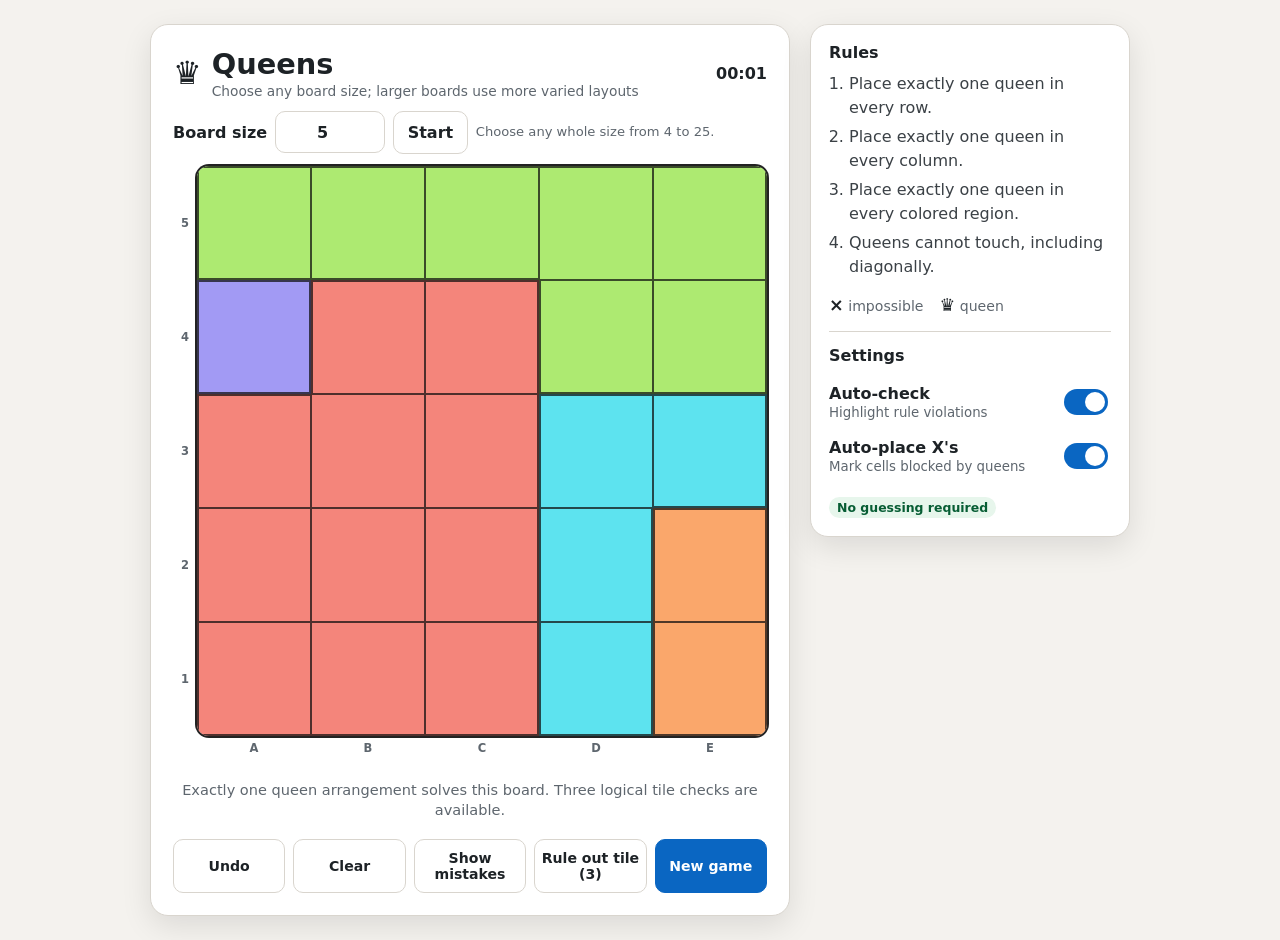
==== index.html @ d6d28327 "Add files via upload" ====
<!doctype html>
<html lang="en">
<head>
<meta charset="utf-8">
<meta name="viewport" content="width=device-width,initial-scale=1,viewport-fit=cover">
<title>Queens Logic</title>
<style>
:root{
  --bg:#f4f2ee;--panel:#fff;--ink:#1d2226;--muted:#5e666e;--line:#d9d5ce;
  --accent:#0a66c2;--danger:#b42318;--ok:#057642;--shadow:0 10px 30px rgba(0,0,0,.10);
  font-family:Inter,ui-sans-serif,system-ui,-apple-system,BlinkMacSystemFont,"Segoe UI",sans-serif;
}
*{box-sizing:border-box}
html,body{margin:0;min-height:100%;background:var(--bg);color:var(--ink)}
body{padding:clamp(10px,2vw,24px);touch-action:manipulation}
button,input{font:inherit}
button{border:1px solid var(--line);background:#fff;color:var(--ink);border-radius:999px;padding:.68rem 1rem;font-weight:700;cursor:pointer}
button:not(.cell):hover{background:#f7f7f7}button:active{transform:translateY(1px)}button:disabled{opacity:.5;cursor:not-allowed}
button.primary{background:var(--accent);border-color:var(--accent);color:#fff}
.app{width:min(100%,980px);margin:auto;display:grid;grid-template-columns:minmax(0,640px) minmax(250px,1fr);gap:20px;align-items:start}
.card{background:var(--panel);border:1px solid var(--line);border-radius:18px;box-shadow:var(--shadow)}
.main{padding:clamp(12px,2vw,22px)}
.topbar{display:flex;align-items:center;justify-content:space-between;gap:12px;margin-bottom:12px}
.title{display:flex;align-items:center;gap:10px}.logo{font-size:2rem;line-height:1}.title h1{font-size:clamp(1.25rem,4vw,1.8rem);margin:0}.subtitle{font-size:.86rem;color:var(--muted);margin-top:2px}
.timer{font-variant-numeric:tabular-nums;font-weight:800;white-space:nowrap}
.size-control{display:grid;grid-template-columns:auto minmax(78px,110px) auto 1fr;gap:8px;align-items:center;margin:12px 0}
.size-control label{font-weight:800;white-space:nowrap}.size-control input{width:100%;border:1px solid var(--line);border-radius:10px;padding:.66rem .72rem;background:#fff;color:var(--ink);font-weight:800;text-align:center}
.size-control input:focus{outline:3px solid rgba(10,102,194,.22);border-color:var(--accent)}.size-control button{border-radius:10px;padding:.68rem .85rem}.size-help{color:var(--muted);font-size:.82rem;line-height:1.25}
.board-shell{width:min(100%,646px);margin:auto;display:grid;grid-template-columns:24px minmax(0,1fr);grid-template-rows:auto 24px;align-items:stretch}.col-labels{grid-column:2;grid-row:2;display:grid;align-items:center;text-align:center;font-size:.72rem;font-weight:800;color:var(--muted)}.row-labels{grid-column:1;grid-row:1;display:grid;align-items:center;text-align:center;font-size:.72rem;font-weight:800;color:var(--muted)}.coord-label{display:grid;place-items:center;min-width:0;overflow:hidden}.board-wrap{grid-column:2;grid-row:1;position:relative;width:100%;margin:0;border-radius:12px;overflow:hidden;background:#ddd;box-shadow:0 0 0 2px #222}.board-wrap::before{content:"";display:block;padding-top:100%}
.board{position:absolute;top:0;right:0;bottom:0;left:0;display:grid;width:100%;height:100%;min-width:0;min-height:0;user-select:none;-webkit-user-select:none;touch-action:none}
.cell{appearance:none;-webkit-appearance:none;position:relative;width:100%;height:100%;min-width:0;min-height:0;overflow:hidden;border:0 solid rgba(15,15,15,.72);display:block;padding:0;margin:0;background-color:#fff;background-color:var(--cell);border-radius:0;outline:none;line-height:1}
.cell::after{content:"";position:absolute;top:8%;right:8%;bottom:8%;left:8%;border-radius:8px;pointer-events:none}.cell:focus-visible::after{box-shadow:inset 0 0 0 3px var(--accent)}
.cell .mark{position:absolute;z-index:2;top:0;right:0;bottom:0;left:0;display:grid;place-items:center;overflow:hidden;font-size:min(42px,calc(58vmin / var(--n)));font-weight:900;line-height:1;text-shadow:0 1px 0 rgba(255,255,255,.45);pointer-events:none}
.cell:active{transform:none}.cell.queen .mark{top:50%;left:50%;right:auto;bottom:auto;width:auto;height:auto;display:block;overflow:visible;text-align:center;transform:translate(-50%,-50%);line-height:1}
.cell.x .mark{font-size:0;opacity:.78;text-shadow:none}.cell.x .mark::before,.cell.x .mark::after{content:"";position:absolute;left:18%;top:calc(50% - 2px);width:64%;height:clamp(2px,.32em,4px);border-radius:999px;background:currentColor;transform-origin:center}.cell.x .mark::before{transform:rotate(45deg)}.cell.x .mark::after{transform:rotate(-45deg)}
.cell.conflict::after{background:repeating-linear-gradient(135deg,rgba(180,35,24,.20) 0 6px,rgba(180,35,24,.42) 6px 11px);box-shadow:inset 0 0 0 3px var(--danger)}
.cell.hint-area::before,.cell.hint-target::before{content:"";position:absolute;z-index:4;pointer-events:none;border-radius:8px}
.cell.hint-area::before{inset:7%;border:2px solid rgba(10,102,194,.72);background:rgba(255,255,255,.12)}
.cell.hint-target::before{inset:13%;border:3px solid var(--accent);background:rgba(10,102,194,.16);box-shadow:0 0 0 3px rgba(255,255,255,.70),0 0 0 6px rgba(10,102,194,.24);animation:hintPulse 1.15s ease-in-out infinite alternate}
.cell.hint-problem::before{border-color:var(--danger);background:rgba(180,35,24,.18);box-shadow:0 0 0 3px rgba(255,255,255,.72),0 0 0 6px rgba(180,35,24,.24)}
@keyframes hintPulse{from{transform:scale(.96);opacity:.72}to{transform:scale(1);opacity:1}}
.cell.idle-forced::before{content:"";position:absolute;z-index:5;inset:13%;border-radius:9px;pointer-events:none;border:3px solid rgba(255,255,255,.96);box-shadow:0 0 0 4px rgba(10,102,194,.82),0 0 18px 5px rgba(10,102,194,.45);animation:forcedTileFlash .9s ease-in-out infinite}
@keyframes forcedTileFlash{0%,100%{transform:scale(.84);opacity:.12}45%{transform:scale(1);opacity:1}}
.cell.simulated-queen .mark{color:var(--accent);filter:drop-shadow(0 1px 0 #fff) drop-shadow(0 0 5px rgba(10,102,194,.55));animation:simQueenPop .34s ease-out}
.cell.simulated-x{color:var(--accent)}
.cell.simulated-x .mark{opacity:.95}
.cell.hint-problem .mark,.cell.simulated-queen.hint-problem .mark{color:var(--danger);filter:drop-shadow(0 1px 0 #fff) drop-shadow(0 0 5px rgba(180,35,24,.55))}
@keyframes simQueenPop{from{transform:translate(-50%,-50%) scale(.45);opacity:.2}to{transform:translate(-50%,-50%) scale(1);opacity:1}}
.status.hint ol{margin:.15rem 0 .35rem;padding-left:1.7rem;width:100%}.status.hint li{padding:.18rem .35rem;border-radius:6px;opacity:.48;transition:.2s}.status.hint li.done{opacity:.78}.status.hint li.active{opacity:1;background:#dcecff;color:#123f6b;font-weight:800;box-shadow:inset 3px 0 0 var(--accent)}.status.hint .hint-footer{margin-top:.25rem;font-weight:750;color:#23415f}
.generating{position:absolute;top:0;right:0;bottom:0;left:0;z-index:10;display:none;place-items:center;background:rgba(255,255,255,.88);font-weight:800;text-align:center;padding:20px}.generating.show{display:grid}.spinner{width:32px;height:32px;border:4px solid #cfd8e3;border-top-color:var(--accent);border-radius:50%;animation:spin .8s linear infinite;margin:0 auto 10px}@keyframes spin{to{transform:rotate(360deg)}}
.status{min-height:3.25em;margin:12px 0 4px;padding:8px;text-align:center;color:var(--muted);font-size:.91rem;line-height:1.4;display:grid;place-items:center}.status.ok{color:var(--ok);font-weight:800}.status.bad{color:var(--danger);font-weight:800}.status.hint{color:#23415f;background:#f2f7fc;border:1px solid #c8dff5;border-radius:10px;white-space:pre-line;text-align:left;place-items:start}
.actions{display:grid;grid-template-columns:repeat(5,1fr);gap:8px;margin-top:10px}.actions button{padding:.65rem .3rem;border-radius:10px;font-size:.88rem}
.side{padding:18px}.side h2{font-size:1rem;margin:0 0 10px}.rules{margin:0;padding-left:1.25rem;color:#3b4146;line-height:1.5}.rules li+li{margin-top:5px}.legend{display:flex;gap:16px;margin:16px 0;color:var(--muted);font-size:.88rem}.legend b{color:var(--ink);font-size:1.1rem}
.settings{border-top:1px solid var(--line);padding-top:14px;margin-top:14px}.setting{display:flex;align-items:center;justify-content:space-between;gap:12px;padding:9px 0}.setting label{font-weight:650}.setting small{display:block;color:var(--muted);font-weight:400;margin-top:2px}.switch{appearance:none;width:44px;height:26px;border-radius:999px;background:#aeb4b9;position:relative;cursor:pointer;flex:0 0 auto}.switch::after{content:"";position:absolute;width:20px;height:20px;top:3px;left:3px;border-radius:50%;background:#fff;transition:.18s}.switch:checked{background:var(--accent)}.switch:checked::after{left:21px}.meta{margin-top:14px}.badge{display:inline-block;padding:3px 8px;border-radius:999px;background:#e7f6ec;color:#075d34;font-size:.78rem;font-weight:800}
.win{position:fixed;top:0;right:0;bottom:0;left:0;display:none;place-items:center;background:rgba(0,0,0,.45);z-index:30;padding:18px}.win.show{display:grid}.win-card{width:min(92vw,390px);background:#fff;border-radius:20px;padding:26px;text-align:center;box-shadow:var(--shadow)}.win-crown{font-size:4.2rem}.win h2{margin:.2rem 0}.win p{color:var(--muted)}.win .row{display:flex;gap:8px;justify-content:center;margin-top:16px}
@media(max-width:760px){body{padding:8px}.app{grid-template-columns:1fr;gap:10px}.side{box-shadow:none}.main,.side{border-radius:14px}.actions{grid-template-columns:repeat(2,1fr)}.board-shell{width:100%;grid-template-columns:20px minmax(0,1fr);grid-template-rows:auto 20px}.col-labels,.row-labels{font-size:.62rem}.board-wrap{width:100%;min-width:0;min-height:0}.subtitle{display:none}.size-control{grid-template-columns:auto minmax(72px,95px) auto}.size-help{grid-column:1/-1}}
@media(max-width:360px){.topbar{align-items:flex-start}.main{padding:10px}.size-control{gap:6px}.size-control button{padding:.65rem .55rem}}
</style>
</head>
<body>
<div class="app">
  <main class="card main">
    <div class="topbar"><div class="title"><div class="logo">♛</div><div><h1>Queens</h1><div class="subtitle">Choose any board size; larger boards use more varied layouts</div></div></div><div class="timer" id="timer">00:00</div></div>
    <div class="size-control"><label for="boardSize">Board size</label><input id="boardSize" type="number" min="4" max="25" step="1" value="5" inputmode="numeric"><button id="applySize">Start</button><span class="size-help" id="sizeHelp">Choose any whole size from 4 to 25.</span></div>
    <div class="board-shell"><div class="col-labels" id="colLabels" aria-hidden="true"></div><div class="row-labels" id="rowLabels" aria-hidden="true"></div><div class="board-wrap"><div class="board" id="board" role="grid" aria-label="Queens board"></div><div class="generating" id="generating"><div><div class="spinner"></div>Generating a unique logic puzzle…</div></div></div></div>
    <div class="status" id="status" aria-live="polite">Click: empty → × → queen. Drag across cells to paint X marks.</div>
    <div class="actions"><button id="undo">Undo</button><button id="clear">Clear</button><button id="mistakes">Show mistakes</button><button id="hint">Rule out tile (3)</button><button class="primary" id="newGame">New game</button></div>
  </main>
  <aside class="card side"><h2>Rules</h2><ol class="rules"><li>Place exactly one queen in every row.</li><li>Place exactly one queen in every column.</li><li>Place exactly one queen in every colored region.</li><li>Queens cannot touch, including diagonally.</li></ol><div class="legend"><span><b>×</b> impossible</span><span><b>♛</b> queen</span></div><div class="settings"><h2>Settings</h2><div class="setting"><label for="autoCheck">Auto-check<small>Highlight rule violations</small></label><input class="switch" id="autoCheck" type="checkbox" checked></div><div class="setting"><label for="autoXs">Auto-place X's<small>Mark cells blocked by queens</small></label><input class="switch" id="autoXs" type="checkbox" checked></div></div><div class="meta"><span class="badge">No guessing required</span></div></aside>
</div>
<div class="win" id="win"><div class="win-card"><div class="win-crown">♛</div><h2>Puzzle solved</h2><p id="winText"></p><div class="row"><button id="closeWin">View board</button><button class="primary" id="winNew">New game</button></div></div></div>
<script>
(function(){
'use strict';
var MIN_SIZE=4,MAX_SIZE=25,MAX_GENERATED_BASE=9;
var $=function(s){return document.querySelector(s)};
var boardEl=$('#board'),colLabelsEl=$('#colLabels'),rowLabelsEl=$('#rowLabels'),statusEl=$('#status'),genEl=$('#generating'),timerEl=$('#timer'),sizeInput=$('#boardSize');
var n=5,regions=[],solution=[],regionColors=[],cells=[],history=[],moves=0,startedAt=0,timerId=null,solved=false,generationToken=0,dragState=null,hintsLeft=3,hintHistory=[],hintFocus=null,hintVisual=null,recentSolutionFamilies={},IDLE_HINT_MS=30000,idleHintTimer=null,idleFlashTimer=null,idleForcedTiles=[],lastValidMarkAt=0,hintPlaybackTimer=null,hintPlaybackToken=0;
function randInt(max){return Math.floor(Math.random()*max)}
function shuffle(a){for(var i=a.length-1;i>0;i--){var j=randInt(i+1),t=a[i];a[i]=a[j];a[j]=t}return a}
function fmtTime(ms){var s=Math.max(0,Math.floor(ms/1000)),m=Math.floor(s/60);return String(m).padStart(2,'0')+':'+String(s%60).padStart(2,'0')}
function startTimer(){clearInterval(timerId);startedAt=Date.now();timerEl.textContent='00:00';timerId=setInterval(function(){if(!solved)timerEl.textContent=fmtTime(Date.now()-startedAt)},500)}
function setStatus(text,type){statusEl.textContent=text;statusEl.className='status'+(type?' '+type:'')}
function baseConfig(size){return{maxAttempts:size<=5?55:size===6?75:size===7?100:size===8?135:190,preferSingleton:size<=5,minRegion:size>=8?2:1}}
var COLORS=[[5,85,72],[215,88,72],[125,66,67],[48,96,68],[282,76,75],[185,82,65],[330,84,75],[90,74,68],[25,94,70],[245,80,78],[160,74,64],[60,94,72],[350,76,62],[205,80,60],[110,56,78],[40,86,82],[295,64,62],[175,66,80],[320,66,65],[80,66,80],[15,78,82],[230,66,62],[145,60,80],[55,78,58],[270,60,82],[195,70,78],[340,66,84],[100,58,58],[30,70,58],[255,58,62]];
function colorDistance(a,b){var dh=Math.abs(a[0]-b[0]);dh=Math.min(dh,360-dh)/180;return dh*3+Math.abs(a[1]-b[1])/34+Math.abs(a[2]-b[2])/18}
function makePalette(count,map,size){var adjacency=Array.from({length:count},function(){return new Set()});for(var r=0;r<size;r++)for(var c=0;c<size;c++){var i=r*size+c,id=map[i];if(c+1<size&&map[i+1]!==id){adjacency[id].add(map[i+1]);adjacency[map[i+1]].add(id)}if(r+1<size&&map[i+size]!==id){adjacency[id].add(map[i+size]);adjacency[map[i+size]].add(id)}}var order=Array.from({length:count},function(_,i){return i}).sort(function(a,b){return adjacency[b].size-adjacency[a].size||a-b}),assigned=Array(count).fill(-1),used=new Set(),limit=size>11?COLORS.length:Math.min(12,COLORS.length);for(var oi=0;oi<order.length;oi++){var rid=order[oi],best=-1,bestScore=-Infinity;for(var ci=0;ci<limit;ci++){if(used.has(ci))continue;var ns=Array.from(adjacency[rid]).map(function(x){return assigned[x]}).filter(function(x){return x>=0});var sep=ns.length?Math.min.apply(null,ns.map(function(x){return colorDistance(COLORS[ci],COLORS[x])})):5;var all=assigned.filter(function(x){return x>=0});var spread=all.length?Math.min.apply(null,all.map(function(x){return colorDistance(COLORS[ci],COLORS[x])})):2;var score=sep*4+spread;if(score>bestScore){bestScore=score;best=ci}}if(best<0){for(ci=0;ci<COLORS.length;ci++)if(!used.has(ci)){best=ci;break}}assigned[rid]=best;used.add(best)}return assigned.map(function(ci){var c=COLORS[ci];return 'hsl('+c[0]+', '+c[1]+'%, '+c[2]+'%)'})}
function makeSolution(size){var used=Array(size).fill(false),out=[];function dfs(r){var opts=shuffle(Array.from({length:size},function(_,i){return i}));for(var k=0;k<opts.length;k++){var c=opts[k];if(used[c]||(r>0&&Math.abs(c-out[r-1])===1))continue;used[c]=true;out[r]=c;if(r===size-1||dfs(r+1))return true;used[c]=false}return false}return dfs(0)?out.slice():null}
function solvePuzzle(map,size,limit){limit=limit||2;var count=0,first=null,assigned=Array(size).fill(-1),rows=Array.from({length:size},function(){return[]});for(var r=0;r<size;r++)for(var c=0;c<size;c++)if(map[r*size+c]>=0)rows[r].push(c);function legalForRow(row,usedCols,usedRegions){var out=[],above=row>0?assigned[row-1]:-1,below=row<size-1?assigned[row+1]:-1;for(var k=0;k<rows[row].length;k++){var c=rows[row][k],rid=map[row*size+c],colBit=1<<c,regionBit=1<<rid;if((usedCols&colBit)||(usedRegions&regionBit))continue;if(above>=0&&Math.abs(c-above)<=1)continue;if(below>=0&&Math.abs(c-below)<=1)continue;out.push(c)}return out}function dfs(depth,usedCols,usedRegions){if(count>=limit)return;if(depth===size){count++;if(!first)first=assigned.slice();return}var chosen=-1,choices=null;for(var row=0;row<size;row++)if(assigned[row]<0){var legal=legalForRow(row,usedCols,usedRegions);if(!legal.length)return;if(choices===null||legal.length<choices.length){chosen=row;choices=legal;if(legal.length===1)break}}for(var i=0;i<choices.length;i++){var c=choices[i],rid=map[chosen*size+c];assigned[chosen]=c;dfs(depth+1,usedCols|(1<<c),usedRegions|(1<<rid));assigned[chosen]=-1;if(count>=limit)return}}dfs(0,0,0);return{count:count,solution:first}}
function solveCount(map,size,limit){return solvePuzzle(map,size,limit).count}
function growUnique(size,sol,conf){var map=Array(size*size).fill(-1),sizes=Array(size).fill(1);for(var r=0;r<size;r++)map[r*size+sol[r]]=r;var frozen=conf.preferSingleton?randInt(size):-1,remaining=size*size-size;while(remaining){var options=[];for(r=0;r<size;r++)for(var c=0;c<size;c++){var i=r*size+c;if(map[i]>=0)continue;var near=new Set();if(r>0&&map[i-size]>=0)near.add(map[i-size]);if(r<size-1&&map[i+size]>=0)near.add(map[i+size]);if(c>0&&map[i-1]>=0)near.add(map[i-1]);if(c<size-1&&map[i+1]>=0)near.add(map[i+1]);Array.from(near).forEach(function(rid){if(rid!==frozen)options.push([i,rid,sizes[rid]])})}if(!options.length)return null;shuffle(options);options.sort(function(a,b){return a[2]-b[2]+(Math.random()-.5)*2.2});var placed=false;for(var o=0;o<options.length;o++){i=options[o][0];var rid=options[o][1];map[i]=rid;if(solveCount(map,size,2)===1){sizes[rid]++;remaining--;placed=true;break}map[i]=-1}if(!placed)return null}if(Math.min.apply(null,sizes)<conf.minRegion)return null;return map}
var FALLBACK={4:{sol:[1,3,0,2],map:[0,0,0,1,0,1,1,1,2,2,3,3,2,3,3,3]},5:{sol:[4,2,0,3,1],map:[1,1,0,0,0,2,1,1,3,0,2,1,1,3,0,2,4,4,3,0,4,4,3,3,3]},6:{sol:[2,4,0,3,1,5],map:[0,0,0,1,5,5,2,2,0,1,1,5,2,2,3,3,3,5,2,4,4,3,5,5,2,4,4,3,5,5,2,2,5,5,5,5]},7:{sol:[6,2,0,4,1,5,3],map:[1,1,3,3,0,0,0,2,1,1,3,0,0,0,2,1,3,3,0,3,0,2,2,3,3,3,3,0,4,4,3,3,3,5,0,4,4,4,5,5,5,0,6,6,6,6,5,5,5]},8:{sol:[6,0,3,7,5,2,4,1],map:[0,0,0,0,0,0,0,0,1,0,0,0,0,0,0,0,1,1,1,2,2,0,0,0,1,1,2,2,2,3,3,3,1,5,2,2,2,4,4,3,7,5,5,5,6,4,4,3,7,7,5,5,6,6,4,3,7,7,5,6,6,6,4,4]},9:{sol:[5,2,4,7,0,8,3,1,6],map:[1,1,1,1,1,0,0,0,0,4,4,1,1,1,0,3,0,0,4,4,1,1,2,2,3,3,3,4,4,6,1,1,2,2,3,3,4,4,6,6,6,2,2,5,5,4,4,6,6,6,2,2,8,5,4,4,6,6,6,2,2,8,8,4,7,7,7,7,7,2,8,8,7,7,7,7,7,7,8,8,8]}};
function transformPuzzle(data,size){var turns=randInt(4),mirror=Math.random()<.5,newMap=Array(size*size),newSol=Array(size);function tx(r,c){if(mirror)c=size-1-c;for(var k=0;k<turns;k++){var t=r;r=c;c=size-1-t}return[r,c]}for(var r=0;r<size;r++)for(var c=0;c<size;c++){var p=tx(r,c);newMap[p[0]*size+p[1]]=data.map[r*size+c]}for(r=0;r<size;r++){p=tx(r,data.sol[r]);newSol[p[0]]=p[1]}return{map:newMap,sol:newSol,unique:data.unique===true}}
function insertionCandidates(data,size){var out=[];for(var row=0;row<=size;row++)for(var col=0;col<=size;col++){var up=row>0?(data.sol[row-1]>=col?data.sol[row-1]+1:data.sol[row-1]):-99,down=row<size?(data.sol[row]>=col?data.sol[row]+1:data.sol[row]):-99;if(row>0&&Math.abs(up-col)<=1)continue;if(row<size&&Math.abs(down-col)<=1)continue;out.push({row:row,col:col,edge:(row===0||row===size?1:0)+(col===0||col===size?1:0)})}shuffle(out);out.sort(function(a,b){return a.edge-b.edge+(Math.random()-.5)*.7});return out}
function buildInsertedPuzzle(data,size,row,col,arms){var next=size+1,map=Array(next*next).fill(-1),sol=Array(next);for(var r=0;r<size;r++)for(var c=0;c<size;c++){var nr=r>=row?r+1:r,nc=c>=col?c+1:c;map[nr*next+nc]=data.map[r*size+c]}for(r=0;r<size;r++){nr=r>=row?r+1:r;sol[nr]=data.sol[r]>=col?data.sol[r]+1:data.sol[r]}sol[row]=col;var lower=Math.random()<.5,run=1+randInt(3);for(c=0;c<next;c++)if(c!==col){if(--run<=0){lower=!lower;run=1+randInt(4)}var oc=c<col?c:c-1,orow=row===0?0:row===size?size-1:(lower?row:row-1);map[row*next+c]=data.map[orow*size+oc]}var right=Math.random()<.5;run=1+randInt(3);for(r=0;r<next;r++)if(r!==row){if(--run<=0){right=!right;run=1+randInt(4)}orow=r<row?r:r-1;oc=col===0?0:col===size?size-1:(right?col:col-1);map[r*next+col]=data.map[orow*size+oc]}map[row*next+col]=size;var around=shuffle([[row-1,col],[row+1,col],[row,col-1],[row,col+1]]).filter(function(p){return p[0]>=0&&p[0]<next&&p[1]>=0&&p[1]<next});for(var a=0;a<arms&&a<around.length;a++)map[around[a][0]*next+around[a][1]]=size;return{map:map,sol:sol}}
function guaranteedEdgeExtension(data,size){var options=[];if(data.sol[0]!==0)options.push({row:0,col:0});if(data.sol[0]!==size-1)options.push({row:0,col:size});if(data.sol[size-1]!==0)options.push({row:size,col:0});if(data.sol[size-1]!==size-1)options.push({row:size,col:size});if(!options.length)return null;var pick=options[randInt(options.length)],candidate=buildInsertedPuzzle(data,size,pick.row,pick.col,0);candidate.unique=data.unique===true;return candidate}
function extendPuzzle(data,size){var picks=insertionCandidates(data,size),tries=size<10?8:size<12?3:size<14?1:0;for(var i=0;i<tries&&i<picks.length;i++){var pick=picks[i],maxArms=size>=11?2:4,arms=1+randInt(maxArms),expanded=buildInsertedPuzzle(data,size,pick.row,pick.col,arms),checked=solvePuzzle(expanded.map,size+1,2);if(checked.count===1){expanded.sol=checked.solution;expanded.unique=true;return expanded}expanded=buildInsertedPuzzle(data,size,pick.row,pick.col,0);checked=solvePuzzle(expanded.map,size+1,2);if(checked.count===1){expanded.sol=checked.solution;expanded.unique=true;return expanded}}return guaranteedEdgeExtension(data,size)}
function relabelRegions(map,size){var ids=shuffle(Array.from({length:size},function(_,i){return i}));return map.map(function(id){return ids[id]})}
function solutionFamilySignature(sol,size){var signatures=[];for(var mirror=0;mirror<2;mirror++)for(var turns=0;turns<4;turns++){var transformed=Array(size);for(var r=0;r<size;r++){var rr=r,c=sol[r];if(mirror)c=size-1-c;for(var k=0;k<turns;k++){var t=rr;rr=c;c=size-1-t}transformed[rr]=c}signatures.push(transformed.join(','))}signatures.sort();return signatures[0]}
function isRecentSolution(size,sol){var list=recentSolutionFamilies[size]||[];return list.indexOf(solutionFamilySignature(sol,size))>=0}
function rememberSolution(size,sol){var key=solutionFamilySignature(sol,size),list=recentSolutionFamilies[size]||(recentSolutionFamilies[size]=[]);if(list.indexOf(key)<0)list.push(key);if(list.length>18)list.shift()}
function validSolvedLayout(map,sol,size){if(!sol||sol.length!==size)return false;var cols=new Set(),usedRegions=new Set();for(var r=0;r<size;r++){var c=sol[r];if(!Number.isInteger(c)||c<0||c>=size||cols.has(c))return false;var rid=map[r*size+c];if(rid<0||rid>=size||usedRegions.has(rid))return false;if(r>0&&Math.abs(c-sol[r-1])<=1)return false;cols.add(c);usedRegions.add(rid)}return cols.size===size&&usedRegions.size===size}
function finalUniqueValidation(candidate,size){return!!candidate&&candidate.unique===true&&validSolvedLayout(candidate.map,candidate.sol,size)}
function buildBasePuzzle(size,conf){for(var attempt=0;attempt<conf.maxAttempts;attempt++){var sol=makeSolution(size);if(!sol)continue;var map=growUnique(size,sol,conf);if(map){var checked=solvePuzzle(map,size,2);if(checked.count===1)return{map:map,sol:checked.solution,unique:true}}}var fallback=FALLBACK[size],candidate=transformPuzzle({map:fallback.map.slice(),sol:fallback.sol.slice()},size),verified=solvePuzzle(candidate.map,size,2);return verified.count===1?{map:candidate.map,sol:verified.solution,unique:true}:null}
async function generateGame(){stopHintPlayback();cancelIdleHint();var token=++generationToken,target=n,base=Math.min(target,MAX_GENERATED_BASE),conf=baseConfig(base);solved=false;genEl.classList.add('show');setControls(false);setStatus('Creating a varied board with exactly one solution…');await new Promise(function(r){setTimeout(r,30)});var best=null,firstValid=null,boardAttempts=target<=6?10:target<=9?8:6;for(var boardTry=0;boardTry<boardAttempts&&token===generationToken;boardTry++){var candidate=buildBasePuzzle(base,conf);if(!candidate)continue;var current=base,failed=false;while(current<target){candidate=extendPuzzle(candidate,current);if(!candidate){failed=true;break}current++}if(failed)continue;candidate=transformPuzzle(candidate,target);candidate.map=relabelRegions(candidate.map,target);if(!finalUniqueValidation(candidate,target))continue;if(!firstValid)firstValid=candidate;if(!isRecentSolution(target,candidate.sol)){best=candidate;break}if(boardTry%2===1)await new Promise(function(r){setTimeout(r,0)})}if(token!==generationToken)return;best=best||firstValid;if(!best){var emergency=buildBasePuzzle(base,conf),emergencySize=base;while(emergency&&emergencySize<target){emergency=guaranteedEdgeExtension(emergency,emergencySize);emergencySize++}if(emergency){emergency=transformPuzzle(emergency,target);emergency.map=relabelRegions(emergency.map,target);if(finalUniqueValidation(emergency,target))best=emergency}}if(!best){genEl.classList.remove('show');setControls(true);setStatus('A unique board could not be created. Press New game to try again.','bad');return}rememberSolution(target,best.sol);regions=best.map;solution=best.sol;regionColors=makePalette(target,regions,target);cells=Array(target*target).fill(0);history=[];moves=0;hintsLeft=3;hintHistory=[];hintFocus=null;hintVisual=null;renderBoard();genEl.classList.remove('show');setControls(true);setStatus('Exactly one queen arrangement solves this board. Three logical tile checks are available.');startTimer();resetIdleHint()}
function borderStyle(i){var r=Math.floor(i/n),c=i%n,id=regions[i];return{top:r===0?2.5:(regions[i-n]!==id?2.5:.4),right:c===n-1?2.5:(regions[i+1]!==id?2.5:.4),bottom:r===n-1?2.5:(regions[i+n]!==id?2.5:.4),left:c===0?2.5:(regions[i-1]!==id?2.5:.4)}}
function autoBlockedSet(){var out=new Set(),queens=[];cells.forEach(function(v,i){if(v===2)queens.push(i)});for(var q=0;q<queens.length;q++){var qi=queens[q],qr=Math.floor(qi/n),qc=qi%n,rid=regions[qi];for(var i=0;i<n*n;i++){if(i===qi||cells[i]===2)continue;var r=Math.floor(i/n),c=i%n;if(r===qr||c===qc||regions[i]===rid||(Math.abs(r-qr)<=1&&Math.abs(c-qc)<=1))out.add(i)}}return out}
function conflictSet(force){var bad=new Set();if(!force&&!$('#autoCheck').checked)return bad;var qs=[];cells.forEach(function(v,i){if(v===2)qs.push(i)});for(var a=0;a<qs.length;a++)for(var b=a+1;b<qs.length;b++){var i=qs[a],j=qs[b],r1=Math.floor(i/n),c1=i%n,r2=Math.floor(j/n),c2=j%n;if(r1===r2||c1===c2||regions[i]===regions[j]||(Math.abs(r1-r2)<=1&&Math.abs(c1-c2)<=1)){bad.add(i);bad.add(j)}}return bad}
function columnName(c){return String.fromCharCode(65+c)}
function rowNumber(r){return n-r}
function renderBoard(){
  boardEl.style.gridTemplateColumns='repeat('+n+',minmax(0,1fr))';boardEl.style.gridTemplateRows='repeat('+n+',minmax(0,1fr))';boardEl.style.setProperty('--n',n);colLabelsEl.style.gridTemplateColumns='repeat('+n+',minmax(0,1fr))';rowLabelsEl.style.gridTemplateRows='repeat('+n+',minmax(0,1fr))';colLabelsEl.innerHTML='';rowLabelsEl.innerHTML='';
  for(var label=0;label<n;label++){var col=document.createElement('span');col.className='coord-label';col.textContent=columnName(label);colLabelsEl.appendChild(col);var row=document.createElement('span');row.className='coord-label';row.textContent=String(rowNumber(label));rowLabelsEl.appendChild(row)}
  boardEl.innerHTML='';
  var auto=autoBlockedSet(),bad=conflictSet(false),hintArea=new Set(hintVisual&&hintVisual.area||[]),hintTargets=new Set(hintVisual&&hintVisual.targets||[]),hintProblem=!!(hintVisual&&hintVisual.problem),problemTiles=new Set(hintVisual&&hintVisual.problemTiles||[]),simQueens=new Set(hintVisual&&hintVisual.simQueens||[]),simXs=new Set(hintVisual&&hintVisual.simXs||[]),idleForced=new Set(idleForcedTiles);
  for(var i=0;i<n*n;i++){
    var b=borderStyle(i),base=cells[i],simQueen=base!==2&&simQueens.has(i),simX=base===0&&!simQueen&&simXs.has(i),effective=base===0&&$('#autoXs').checked&&auto.has(i)?1:base,xShown=!simQueen&&(effective===1||simX),isProblem=problemTiles.has(i)||(hintProblem&&hintTargets.has(i)),btn=document.createElement('button');
    btn.className='cell'+(xShown?' x':'')+(simX?' simulated-x':'')+(base===2?' queen':'')+(simQueen?' queen simulated-queen':'')+(bad.has(i)?' conflict':'')+(hintArea.has(i)?' hint-area':'')+((hintTargets.has(i)||problemTiles.has(i))?' hint-target':'')+(isProblem?' hint-problem':'')+(idleForced.has(i)&&base===0?' idle-forced':'');
    btn.style.setProperty('--cell',regionColors[regions[i]]);btn.style.borderTopWidth=b.top+'px';btn.style.borderRightWidth=b.right+'px';btn.style.borderBottomWidth=b.bottom+'px';btn.style.borderLeftWidth=b.left+'px';btn.dataset.i=i;btn.setAttribute('aria-label',squareName(i));btn.innerHTML='<span class="mark">'+(base===2||simQueen?'♛':'')+'</span>';boardEl.appendChild(btn)
  }
  updateButtons()
}
function pushHistory(){history.push(cells.slice());if(history.length>200)history.shift()}
function stopHintPlayback(){hintPlaybackToken++;clearTimeout(hintPlaybackTimer);hintPlaybackTimer=null}
function clearHintVisual(){stopHintPlayback();hintVisual=null}
function placedMarkIsValid(i){var r=Math.floor(i/n),isSolutionTile=solution[r]===i%n;if(cells[i]===1)return!isSolutionTile;if(cells[i]===2)return isSolutionTile;return false}
function cycleCell(i,isAuto,reverse){if(solved)return;clearHintVisual();pushHistory();var effective=cells[i]===0&&isAuto?1:cells[i];cells[i]=reverse?(effective===0?2:effective===2?1:0):(effective===0?1:effective===1?2:0);moves++;if(placedMarkIsValid(i))resetIdleHint();else resumeIdleHint();renderBoard();checkProgress()}
function checkProgress(){var bad=conflictSet(false);if(bad.size){setStatus('Two or more queens break a rule.','bad');return}var queens=cells.filter(function(v){return v===2}).length;if(queens===n){var valid=solution.every(function(c,r){return cells[r*n+c]===2});if(valid){solved=true;clearHintVisual();cancelIdleHint();clearInterval(timerId);setStatus('Solved without guessing.','ok');renderBoard();$('#winText').textContent=n+'×'+n+' · '+timerEl.textContent+' · '+moves+' moves';$('#win').classList.add('show')}else setStatus('The board is full, but at least one queen is misplaced.','bad')}else setStatus(queens+' of '+n+' queens placed.')}
function updateButtons(){var hasMarks=cells.some(function(v){return v!==0});$('#undo').disabled=!history.length||solved;$('#clear').disabled=!hasMarks||solved;$('#mistakes').disabled=!hasMarks||solved;$('#hint').disabled=solved||hintsLeft<=0;$('#hint').textContent='Rule out tile ('+hintsLeft+')'}
function setControls(on){document.querySelectorAll('.actions button,.size-control button,.size-control input').forEach(function(el){el.disabled=!on})}
function undo(){if(!history.length||solved)return;clearHintVisual();cells=history.pop();moves++;resetIdleHint();renderBoard();checkProgress()}
function clearBoard(){if(!cells.some(function(v){return v!==0})||solved)return;clearHintVisual();pushHistory();cells.fill(0);moves++;resetIdleHint();renderBoard();setStatus('Board cleared.')}
function playableCells(){var blocked=autoBlockedSet(),out=[];for(var i=0;i<n*n;i++)if(cells[i]===0&&!blocked.has(i))out.push(i);return out}
function unitHasQueen(type,index){for(var i=0;i<n*n;i++)if(cells[i]===2){var r=Math.floor(i/n),c=i%n;if(type==='row'&&r===index||type==='col'&&c===index||type==='region'&&regions[i]===index)return true}return false}
function unitCandidates(type,index,playable){return playable.filter(function(i){var r=Math.floor(i/n),c=i%n;return type==='row'?r===index:type==='col'?c===index:regions[i]===index})}
function coordinate(i){return{row:rowNumber(Math.floor(i/n)),col:columnName(i%n)}}
function unitText(u,stage){
  var ref=coordinate(u.cells[Math.floor((u.cells.length-1)/2)]);
  if(stage===0){
    if(u.type==='row')return'Focus on row '+rowNumber(u.index)+'. Compare its open cells with their colored regions.';
    if(u.type==='col')return'Focus on column '+columnName(u.index)+'. Compare its open cells with the rows they affect.';
    return'Focus on the colored region containing the available cell at row '+ref.row+', column '+ref.col+'. Compare its open rows and columns.';
  }
  if(stage===1){
    if(u.count===1){
      if(u.type==='row')return'Row '+rowNumber(u.index)+' now has one playable cell left. Verify it using both the column and region rules.';
      if(u.type==='col')return'Column '+columnName(u.index)+' now has one playable cell left. Verify it using both the row and region rules.';
      return'The colored region containing the available cell at row '+ref.row+', column '+ref.col+' has one playable cell left. Verify its row and column.';
    }
    if(u.type==='row')return'Row '+rowNumber(u.index)+' has '+u.count+' playable cells left. Check which colored region creates the tightest restriction.';
    if(u.type==='col')return'Column '+columnName(u.index)+' has '+u.count+' playable cells left. Check which row loses an option first.';
    return'The colored region containing the available cell at row '+ref.row+', column '+ref.col+' has '+u.count+' playable cells left. Compare their rows and columns.';
  }
  if(u.count===1){
    if(u.type==='row')return'Row '+rowNumber(u.index)+' is forced, but the exact square still follows from its column and colored region.';
    if(u.type==='col')return'Column '+columnName(u.index)+' is forced, but the exact square still follows from its row and colored region.';
    return'The colored region containing the available cell at row '+ref.row+', column '+ref.col+' is forced. Confirm the square from its row and column.';
  }
  if(u.count===2){
    if(u.type==='row')return'Row '+rowNumber(u.index)+' has two playable cells. Test which one would leave another column without a place.';
    if(u.type==='col')return'Column '+columnName(u.index)+' has two playable cells. Test which one would leave another row without a place.';
    return'The colored region containing the available cell at row '+ref.row+', column '+ref.col+' has two playable cells. One makes another unit impossible.';
  }
  if(u.type==='row')return'Row '+rowNumber(u.index)+' is down to '+u.count+' playable cells. Eliminate the choice that creates a dead end in another column.';
  if(u.type==='col')return'Column '+columnName(u.index)+' is down to '+u.count+' playable cells. Eliminate the choice that creates a dead end in another row.';
  return'The colored region containing the available cell at row '+ref.row+', column '+ref.col+' is down to '+u.count+' playable cells. Eliminate the choice that blocks another unit.';
}
function unitBoardCells(type,index){var out=[];for(var i=0;i<n*n;i++){var r=Math.floor(i/n),c=i%n;if(type==='row'&&r===index||type==='col'&&c===index||type==='region'&&regions[i]===index)out.push(i)}return out}
function hintVisualFor(key){
  var m,type,index,area=[],targets=[],problem=false,playable=playableCells();
  if((m=/^(row|col|region)-(\d+)$/.exec(key))){
    type=m[1];index=Number(m[2]);area=unitBoardCells(type,index);targets=unitCandidates(type,index,playable);return{area:area,targets:targets,problem:false};
  }
  if((m=/^conflict-(\d+)$/.exec(key))){index=Number(m[1])-1;area=unitBoardCells('row',index);targets=Array.from(conflictSet(true));problem=true;return{area:area,targets:targets,problem:problem}}
  if((m=/^wrongq-(\d+)$/.exec(key))){index=Number(m[1])-1;area=unitBoardCells('row',index);targets=area.filter(function(i){return cells[i]===2});problem=true;return{area:area,targets:targets,problem:problem}}
  if((m=/^wrongx-(\d+)$/.exec(key))){index=Number(m[1]);area=unitBoardCells('row',index);targets=area.filter(function(i){return cells[i]===1});problem=true;return{area:area,targets:targets.length?targets:area,problem:problem}}
  return{area:[],targets:[],problem:false};
}
function problemHint(kind,row,stage){
  if(kind==='conflict'){
    if(stage===0)return'Recheck the queens involving row '+row+'; one of the four rules is broken.';
    if(stage===1)return'A queen involving row '+row+' shares a row, column, colored region, or neighboring square with another queen.';
    return'Move or remove a conflicting queen involving row '+row+' before continuing elsewhere.';
  }
  if(kind==='wrongq'){
    if(stage===0)return'Reconsider the queen in row '+row+'.';
    if(stage===1)return'Keeping the queen in row '+row+' prevents all remaining rows from being completed.';
    return'Move the queen in row '+row+' before working on another area.';
  }
  if(stage===0)return'Recheck the X marks in row '+row+'.';
  if(stage===1)return'One X in row '+row+' removes every complete solution.';
  return'Restore one possible square in row '+row+' before continuing.';
}
function buildHint(){
  var stage=3-hintsLeft,bad=Array.from(conflictSet(true));
  if(bad.length){var rr=Math.floor(bad[0]/n)+1;hintFocus='conflict-'+rr;return{key:hintFocus,text:problemHint('conflict',rowNumber(rr-1),stage)}}
  var wrongQ=[];for(var i=0;i<n*n;i++)if(cells[i]===2&&solution[Math.floor(i/n)]!==i%n)wrongQ.push(i);
  if(wrongQ.length){rr=Math.floor(wrongQ[0]/n)+1;hintFocus='wrongq-'+rr;return{key:hintFocus,text:problemHint('wrongq',rowNumber(rr-1),stage)}}
  var wrongX=[];for(var r=0;r<n;r++){i=r*n+solution[r];if(cells[i]===1)wrongX.push(r)}
  if(wrongX.length){r=wrongX[0];hintFocus='wrongx-'+r;return{key:hintFocus,text:problemHint('wrongx',rowNumber(r),stage)}}
  var playable=playableCells(),units=[],contradictions=[];
  for(r=0;r<n;r++)if(!unitHasQueen('row',r)){var list=unitCandidates('row',r,playable),u={key:'row-'+r,type:'row',index:r,count:list.length,cells:list};(list.length?units:contradictions).push(u)}
  for(var c=0;c<n;c++)if(!unitHasQueen('col',c)){list=unitCandidates('col',c,playable);u={key:'col-'+c,type:'col',index:c,count:list.length,cells:list};(list.length?units:contradictions).push(u)}
  for(var rid=0;rid<n;rid++)if(!unitHasQueen('region',rid)){list=unitCandidates('region',rid,playable);u={key:'region-'+rid,type:'region',index:rid,count:list.length,cells:list};(list.length?units:contradictions).push(u)}
  if(contradictions.length){
    u=contradictions.find(function(x){return x.key===hintFocus})||contradictions.find(function(x){return hintHistory.indexOf(x.key)<0})||contradictions[0];hintFocus=u.key;
    if(u.type==='row')return{key:u.key,text:'Row '+rowNumber(u.index)+' has no playable cell left. Recheck nearby X marks.'};
    if(u.type==='col')return{key:u.key,text:'Column '+columnName(u.index)+' has no playable cell left. Recheck nearby X marks.'};
    return{key:u.key,text:'A colored region has no playable cell left. Recheck the X marks around its boundary.'};
  }
  var focused=stage>0&&hintFocus?units.find(function(x){return x.key===hintFocus}):null;
  if(focused)return{key:focused.key,text:unitText(focused,stage)};
  var fresh=units.filter(function(x){return hintHistory.indexOf(x.key)<0}),pool=fresh.length?fresh:units,preferred;
  if(stage===0){preferred=pool.filter(function(x){return x.count>=2&&x.count<=5});if(!preferred.length)preferred=pool.filter(function(x){return x.count<=6})}
  else if(stage===1){preferred=pool.filter(function(x){return x.count>=1&&x.count<=4});if(!preferred.length)preferred=pool.filter(function(x){return x.count<=5})}
  else preferred=pool.filter(function(x){return x.count<=3});
  if(!preferred||!preferred.length)preferred=pool;
  if(!preferred.length)return{key:'general',text:'Compare two unresolved neighboring rows; their queens cannot use adjacent columns.'};
  preferred.sort(function(a,b){var pa=a.type==='region'?-0.2:0,pb=b.type==='region'?-0.2:0;return a.count+pa-(b.count+pb)});
  u=preferred[0];hintFocus=u.key;return{key:u.key,text:unitText(u,stage)};
}
function queenConflictReason(a,b){
  var ar=Math.floor(a/n),ac=a%n,br=Math.floor(b/n),bc=b%n;
  if(ar===br)return'same row';
  if(ac===bc)return'same column';
  if(regions[a]===regions[b])return'same colored region';
  if(Math.abs(ar-br)<=1&&Math.abs(ac-bc)<=1)return'queens cannot touch';
  return'';
}
function currentQueens(){var out=[];for(var i=0;i<n*n;i++)if(cells[i]===2)out.push(i);return out}
function directBlock(i,queens){
  for(var q=0;q<queens.length;q++){var why=queenConflictReason(i,queens[q]);if(why)return{queen:queens[q],why:why}}
  return null;
}
function openCandidates(){
  var queens=currentQueens(),out=[];
  for(var i=0;i<n*n;i++)if(cells[i]===0&&!directBlock(i,queens))out.push(i);
  return out;
}
function squareName(i){return columnName(i%n)+rowNumber(Math.floor(i/n))}
function forcedQueenDeductions(open){
  var forced=[],seen=new Set();
  function add(type,index,list){if(list.length===1&&!seen.has(list[0])){seen.add(list[0]);forced.push({tile:list[0],type:type,index:index})}}
  for(var r=0;r<n;r++)if(!unitHasQueen('row',r))add('row',r,unitCandidates('row',r,open));
  for(var c=0;c<n;c++)if(!unitHasQueen('col',c))add('col',c,unitCandidates('col',c,open));
  for(var rid=0;rid<n;rid++)if(!unitHasQueen('region',rid))add('region',rid,unitCandidates('region',rid,open));
  return forced;
}
function cancelIdleHint(){clearTimeout(idleHintTimer);clearTimeout(idleFlashTimer);idleHintTimer=null;idleFlashTimer=null;idleForcedTiles=[]}
function armIdleHint(resetClock){
  cancelIdleHint();if(solved||!cells.length)return;
  if(resetClock||!lastValidMarkAt)lastValidMarkAt=Date.now();
  var delay=Math.max(0,IDLE_HINT_MS-(Date.now()-lastValidMarkAt));
  idleHintTimer=setTimeout(showIdleForcedFlash,delay)
}
function resetIdleHint(){armIdleHint(true)}
function resumeIdleHint(){armIdleHint(false)}
function retryIdleForcedCheck(){clearTimeout(idleHintTimer);if(!solved)idleHintTimer=setTimeout(showIdleForcedFlash,1000)}
function showIdleForcedFlash(){
  idleHintTimer=null;
  if(solved)return;
  if(hintPlaybackTimer||hintVisual||conflictSet(true).size){retryIdleForcedCheck();return}
  var forced=forcedQueenDeductions(openCandidates());
  if(!forced.length){retryIdleForcedCheck();return}
  idleForcedTiles=forced.map(function(f){return f.tile});renderBoard()
}
function forcedReason(f){
  var where=squareName(f.tile);
  if(f.type==='row')return'Row '+rowNumber(f.index)+' has only one possible queen tile ('+where+')';
  if(f.type==='col')return'Column '+columnName(f.index)+' has only one possible queen tile ('+where+')';
  return'The colored region has only one possible queen tile ('+where+')';
}
function blockReasonText(block){
  var where=squareName(block.queen);
  if(block.why==='same row')return'A queen at '+where+' already uses this row.';
  if(block.why==='same column')return'A queen at '+where+' already uses this column.';
  if(block.why==='same colored region')return'A queen at '+where+' already uses this colored region.';
  return'A queen at '+where+' would touch this tile.';
}
function unitLabel(type,index,reference){
  if(type==='row')return'Row '+rowNumber(index);
  if(type==='col')return'Column '+columnName(index);
  return'The colored region containing '+squareName(reference!=null?reference:unitBoardCells('region',index)[0]);
}
function ruleText(why,a,b){
  if(why==='same row')return squareName(a)+' and '+squareName(b)+' would place two queens in row '+rowNumber(Math.floor(a/n))+'.';
  if(why==='same column')return squareName(a)+' and '+squareName(b)+' would place two queens in column '+columnName(a%n)+'.';
  if(why==='same colored region')return squareName(a)+' and '+squareName(b)+' would place two queens in the same colored region.';
  return squareName(a)+' would touch '+squareName(b)+'.';
}
function logicalProofForTile(extraQueen){
  var queens=new Set(),eliminated=new Set(),reasons=new Map(),steps=[],events=[],baseQueens=new Set(),baseXs=new Set(),maxSteps=Math.max(12,n*2);
  for(var seed=0;seed<n*n;seed++){if(cells[seed]===2)baseQueens.add(seed);if(cells[seed]===1)baseXs.add(seed)}
  function recordElimination(i,text){if(!queens.has(i)&&!eliminated.has(i)){eliminated.add(i);reasons.set(i,text);return true}return false}
  function unique(list){return Array.from(new Set(list||[]))}
  function snapshot(text,opt){
    opt=opt||{};steps.push(text);
    var simulated=Array.from(queens).filter(function(q){return!baseQueens.has(q)}).concat(opt.extraQueens||[]),shownXs=Array.from(eliminated).filter(function(x){return!baseXs.has(x)&&!queens.has(x)});
    events.push({text:text,simQueens:unique(simulated),simXs:unique(shownXs),targets:unique(opt.targets||[]),problemTiles:unique(opt.problemTiles||[]),area:unique(opt.area||[])})
  }
  function addQueen(i){
    if(queens.has(i))return null;
    var existing=Array.from(queens).sort(function(a,b){return a-b});
    for(var q=0;q<existing.length;q++){var why=queenConflictReason(i,existing[q]);if(why)return{contradiction:ruleText(why,i,existing[q]),problemTiles:[i,existing[q]]}}
    if(eliminated.has(i))return{contradiction:squareName(i)+' is unavailable: '+reasons.get(i)+'.',problemTiles:[i]};
    queens.add(i);
    for(var t=0;t<n*n;t++)if(t!==i){var why2=queenConflictReason(t,i);if(why2)recordElimination(t,'blocked by queen at '+squareName(i)+' ('+why2+')')}
    return null
  }
  for(var i=0;i<n*n;i++)if(cells[i]===1)recordElimination(i,'marked X');
  for(i=0;i<n*n;i++)if(cells[i]===2){var seeded=addQueen(i);if(seeded)return{baselineInvalid:true,text:'The current board already contains a contradiction: '+seeded.contradiction}}
  if(extraQueen>=0){
    var assumed=addQueen(extraQueen);snapshot('Assume a queen at '+squareName(extraQueen)+'.',{targets:[extraQueen],extraQueens:assumed?[extraQueen]:[]});
    if(assumed){snapshot('Contradiction: '+assumed.contradiction,{problemTiles:assumed.problemTiles,extraQueens:[extraQueen]});return{tile:extraQueen,steps:steps,events:events}}
  }
  function candidateList(type,index){return unitBoardCells(type,index).filter(function(x){return!queens.has(x)&&!eliminated.has(x)})}
  function queenInUnit(type,index){var found=-1;queens.forEach(function(q){var r=Math.floor(q/n),c=q%n;if(type==='row'&&r===index||type==='col'&&c===index||type==='region'&&regions[q]===index)found=q});return found}
  function contradictionFor(type,index,reference){var tiles=unitBoardCells(type,index).map(squareName);return unitLabel(type,index,reference)+' has no legal tile'+(tiles.length<=8?' ('+tiles.join(', ')+')':'')+'.'}
  function forcedStep(type,index,tile){if(type==='row')return'Row '+rowNumber(index)+': only '+squareName(tile)+' remains, so a queen is forced there.';if(type==='col')return'Column '+columnName(index)+': only '+squareName(tile)+' remains, so a queen is forced there.';return'Only '+squareName(tile)+' remains in its colored region, so a queen is forced there.'}
  function ruledOutText(list){return list.map(squareName).join(', ')+' '+(list.length===1?'is':'are')+' ruled out.'}
  function forcePass(){
    var types=['row','col','region'];
    for(var ti=0;ti<types.length;ti++)for(var index=0;index<n;index++){
      var type=types[ti];if(queenInUnit(type,index)>=0)continue;var list=candidateList(type,index),unit=unitBoardCells(type,index),reference=list[0]!=null?list[0]:unit[0];
      if(!list.length)return{contradiction:contradictionFor(type,index,reference),area:unit,problemTiles:unit};
      if(list.length===1){var tile=list[0],result=addQueen(tile),text=forcedStep(type,index,tile);if(result)return{contradiction:result.contradiction,area:unit,problemTiles:result.problemTiles,extraQueens:[tile]};snapshot(text,{targets:[tile],area:unit});return{changed:true}}
    }
    return{changed:false}
  }
  function lockedPass(){
    var source,target,newTiles,desc,reference;
    for(var r=0;r<n;r++)if(queenInUnit('row',r)<0){source=candidateList('row',r);if(source.length>1){var regs=Array.from(new Set(source.map(function(x){return regions[x]})));if(regs.length===1){target=unitBoardCells('region',regs[0]).filter(function(x){return Math.floor(x/n)!==r});newTiles=target.filter(function(x){return recordElimination(x,'row '+rowNumber(r)+' must place its queen inside this colored region')});if(newTiles.length){reference=source[0];desc='Row '+rowNumber(r)+' is confined to the region at '+squareName(reference)+', so '+ruledOutText(newTiles);snapshot(desc,{area:source.concat(newTiles),targets:newTiles});return true}}}}
    for(var c=0;c<n;c++)if(queenInUnit('col',c)<0){source=candidateList('col',c);if(source.length>1){regs=Array.from(new Set(source.map(function(x){return regions[x]})));if(regs.length===1){target=unitBoardCells('region',regs[0]).filter(function(x){return x%n!==c});newTiles=target.filter(function(x){return recordElimination(x,'column '+columnName(c)+' must place its queen inside this colored region')});if(newTiles.length){reference=source[0];desc='Column '+columnName(c)+' is confined to the region at '+squareName(reference)+', so '+ruledOutText(newTiles);snapshot(desc,{area:source.concat(newTiles),targets:newTiles});return true}}}}
    for(var rid=0;rid<n;rid++)if(queenInUnit('region',rid)<0){source=candidateList('region',rid);if(source.length>1){var rows=Array.from(new Set(source.map(function(x){return Math.floor(x/n)})));if(rows.length===1){target=unitBoardCells('row',rows[0]).filter(function(x){return regions[x]!==rid});newTiles=target.filter(function(x){return recordElimination(x,'this colored region must place its queen in row '+rowNumber(rows[0]))});if(newTiles.length){reference=source[0];snapshot('The region at '+squareName(reference)+' is confined to row '+rowNumber(rows[0])+', so '+ruledOutText(newTiles),{area:source.concat(newTiles),targets:newTiles});return true}}var cols=Array.from(new Set(source.map(function(x){return x%n})));if(cols.length===1){target=unitBoardCells('col',cols[0]).filter(function(x){return regions[x]!==rid});newTiles=target.filter(function(x){return recordElimination(x,'this colored region must place its queen in column '+columnName(cols[0]))});if(newTiles.length){reference=source[0];snapshot('The region at '+squareName(reference)+' is confined to column '+columnName(cols[0])+', so '+ruledOutText(newTiles),{area:source.concat(newTiles),targets:newTiles});return true}}}}
    return false
  }
  for(var pass=0;pass<maxSteps;pass++){
    var forced=forcePass();
    if(forced.contradiction){snapshot('Contradiction: '+forced.contradiction,{area:forced.area,problemTiles:forced.problemTiles,extraQueens:forced.extraQueens});return{tile:extraQueen,steps:steps,events:events}}
    if(forced.changed)continue;
    if(lockedPass())continue;
    break
  }
  return null
}
function formatProof(steps){var seen=new Set(),clean=[];steps.forEach(function(step){var key=step.replace(/\s+/g,' ').trim();if(key&&!seen.has(key)){seen.add(key);clean.push(key)}});return clean.map(function(step,index){return(index+1)+'. '+step}).join('\n')}
function findImpossibleTile(){
  var baseline=logicalProofForTile(-1);if(baseline){if(baseline.baselineInvalid)return{tile:-1,text:baseline.text};if(baseline.steps)return{tile:-1,text:'The current queens or X marks already cause a contradiction:\n'+formatProof(baseline.steps)}};
  var shownBlocked=$('#autoXs').checked?autoBlockedSet():new Set(),candidates=[];
  for(var i=0;i<n*n;i++)if(cells[i]===0&&!shownBlocked.has(i)&&hintHistory.indexOf(i)<0)candidates.push(i);
  var proofs=[];
  for(var k=0;k<candidates.length;k++){var proof=logicalProofForTile(candidates[k]);if(proof&&proof.steps)proofs.push(proof)}
  proofs.sort(function(a,b){return a.steps.length-b.steps.length||a.tile-b.tile});
  return proofs.length?proofs[0]:null;
}
function setHintProofStatus(events,activeIndex,remaining,finished){
  statusEl.textContent='';statusEl.className='status hint';var list=document.createElement('ol');
  events.forEach(function(event,index){var item=document.createElement('li');item.textContent=event.text;if(index<activeIndex||finished)item.className='done';if(index===activeIndex&&!finished)item.className='active';list.appendChild(item)});statusEl.appendChild(list);
  var footer=document.createElement('div');footer.className='hint-footer';footer.textContent=remaining+' check'+(remaining===1?'':'s')+' left.';statusEl.appendChild(footer)
}
function hintVisualFromEvent(event){return{area:event.area||[],targets:event.targets||[],problem:false,problemTiles:event.problemTiles||[],simQueens:event.simQueens||[],simXs:event.simXs||[]}}
function playHintProof(result){
  stopHintPlayback();cancelIdleHint();
  var events=(result.events||[]).slice(),last=events.length?events[events.length-1]:{area:[],targets:[],problemTiles:[],simQueens:[],simXs:[]};
  function merged(a,b){return Array.from(new Set((a||[]).concat(b||[])))}
  var finalEvent={
    text:'Therefore '+squareName(result.tile)+' cannot contain a queen.',
    area:last.area||[],
    targets:merged(last.targets,[result.tile]),
    problemTiles:last.problemTiles||[],
    simQueens:last.simQueens||[],
    simXs:merged(last.simXs,[result.tile])
  };
  events.push(finalEvent);
  hintVisual=hintVisualFromEvent(finalEvent);
  renderBoard();
  setHintProofStatus(events,-1,hintsLeft,true)
}
function hint(){
  if(solved||hintsLeft<=0)return;
  clearHintVisual();var result=findImpossibleTile();
  if(!result||result.tile<0){renderBoard();setStatus(result&&result.text||'No empty, unmarked tile can currently be ruled out by a direct logical contradiction. Add more queens or X marks first.','hint');resetIdleHint();return}
  hintsLeft--;hintHistory.push(result.tile);playHintProof(result)
}
function showMistakes(){if(solved)return;var wrong=[];for(var i=0;i<n*n;i++){var r=Math.floor(i/n),correct=solution[r]===i%n;if(cells[i]===2&&!correct||cells[i]===1&&correct)wrong.push(i)}hintVisual={area:[],targets:wrong,problem:true};renderBoard();if(wrong.length)setStatus(wrong.length+' incorrectly marked tile'+(wrong.length===1?' is':'s are')+' highlighted.','bad');else setStatus('No incorrectly placed marks found.','ok')}
function cellFromTarget(target){var cell=target&&target.closest?target.closest('.cell'):null;return cell&&boardEl.contains(cell)?Number(cell.dataset.i):-1}
function cellFromPoint(x,y){return cellFromTarget(document.elementFromPoint(x,y))}
function lineCells(from,to){var r1=Math.floor(from/n),c1=from%n,r2=Math.floor(to/n),c2=to%n,steps=Math.max(Math.abs(r2-r1),Math.abs(c2-c1)),out=[];if(!steps)return[from];for(var k=0;k<=steps;k++){var r=Math.round(r1+(r2-r1)*k/steps),c=Math.round(c1+(c2-c1)*k/steps),i=r*n+c;if(out[out.length-1]!==i)out.push(i)}return out}
function paintXs(indices){var changed=indices.filter(function(i){return i>=0&&cells[i]!==1&&cells[i]!==2});if(!changed.length)return false;clearHintVisual();if(!dragState.historySaved){pushHistory();dragState.historySaved=true}changed.forEach(function(i){cells[i]=1;if(solution[Math.floor(i/n)]!==i%n)dragState.validPlaced=true});dragState.changed=true;renderBoard();return true}
function finishDrag(click){var state=dragState;if(!state)return;dragState=null;if(state.active){if(state.changed){moves++;if(state.validPlaced)resetIdleHint();else resumeIdleHint();renderBoard();checkProgress()}else setStatus('No cells changed.')}else if(click)cycleCell(state.start,autoBlockedSet().has(state.start),false)}
function beginDrag(id,i){dragState={pointerId:id,start:i,last:i,active:false,historySaved:false,changed:false,validPlaced:false}}
function moveDrag(id,x,y){if(!dragState||dragState.pointerId!==id)return;var i=cellFromPoint(x,y);if(i<0||i===dragState.last)return;var prev=dragState.last;dragState.last=i;dragState.active=true;paintXs(lineCells(prev,i).concat(dragState.historySaved?[]:[dragState.start]))}
if(window.PointerEvent){boardEl.addEventListener('pointerdown',function(e){if(solved||e.button!==0)return;var i=cellFromTarget(e.target);if(i<0)return;e.preventDefault();beginDrag(e.pointerId,i);try{boardEl.setPointerCapture(e.pointerId)}catch(err){}});boardEl.addEventListener('pointermove',function(e){if(!dragState||dragState.pointerId!==e.pointerId)return;e.preventDefault();moveDrag(e.pointerId,e.clientX,e.clientY)});boardEl.addEventListener('pointerup',function(e){if(dragState&&dragState.pointerId===e.pointerId){e.preventDefault();finishDrag(true)}});boardEl.addEventListener('pointercancel',function(e){if(dragState&&dragState.pointerId===e.pointerId)finishDrag(false)})}else{boardEl.addEventListener('touchstart',function(e){if(!e.touches.length)return;var t=e.touches[0],i=cellFromPoint(t.clientX,t.clientY);if(i<0)return;e.preventDefault();beginDrag('touch',i)},{passive:false});boardEl.addEventListener('touchmove',function(e){if(!dragState||!e.touches.length)return;var t=e.touches[0];e.preventDefault();moveDrag('touch',t.clientX,t.clientY)},{passive:false});boardEl.addEventListener('touchend',function(e){if(dragState){e.preventDefault();finishDrag(true)}},{passive:false});boardEl.addEventListener('mousedown',function(e){var i=cellFromTarget(e.target);if(i>=0){e.preventDefault();beginDrag('mouse',i)}});window.addEventListener('mousemove',function(e){if(dragState&&dragState.pointerId==='mouse')moveDrag('mouse',e.clientX,e.clientY)});window.addEventListener('mouseup',function(){if(dragState&&dragState.pointerId==='mouse')finishDrag(true)})}
boardEl.addEventListener('click',function(e){if(e.detail!==0)return;var i=cellFromTarget(e.target);if(i>=0)cycleCell(i,autoBlockedSet().has(i),false)});boardEl.addEventListener('contextmenu',function(e){var i=cellFromTarget(e.target);if(i>=0){e.preventDefault();cycleCell(i,autoBlockedSet().has(i),true)}});
function applySize(){var value=Number(sizeInput.value);if(!Number.isInteger(value)||value<MIN_SIZE||value>MAX_SIZE){setStatus('Enter a whole board size from 4 to 25.','bad');return}n=value;generateGame()}
$('#applySize').addEventListener('click',applySize);sizeInput.addEventListener('keydown',function(e){if(e.key==='Enter')applySize()});$('#newGame').addEventListener('click',generateGame);$('#undo').addEventListener('click',undo);$('#clear').addEventListener('click',clearBoard);$('#mistakes').addEventListener('click',showMistakes);$('#hint').addEventListener('click',hint);$('#autoCheck').addEventListener('change',function(){clearHintVisual();resetIdleHint();renderBoard();checkProgress()});$('#autoXs').addEventListener('change',function(){clearHintVisual();resetIdleHint();renderBoard()});$('#closeWin').addEventListener('click',function(){$('#win').classList.remove('show')});$('#winNew').addEventListener('click',function(){$('#win').classList.remove('show');generateGame()});
window.__queensDebug={playableCells:playableCells,findImpossibleTile:findImpossibleTile,getCells:function(){return cells.slice()},getN:function(){return n},forcedQueenDeductions:function(){return forcedQueenDeductions(openCandidates())},showIdleForcedFlash:showIdleForcedFlash,getHintVisual:function(){return hintVisual}};
generateGame();
})();
</script>
</body>
</html>
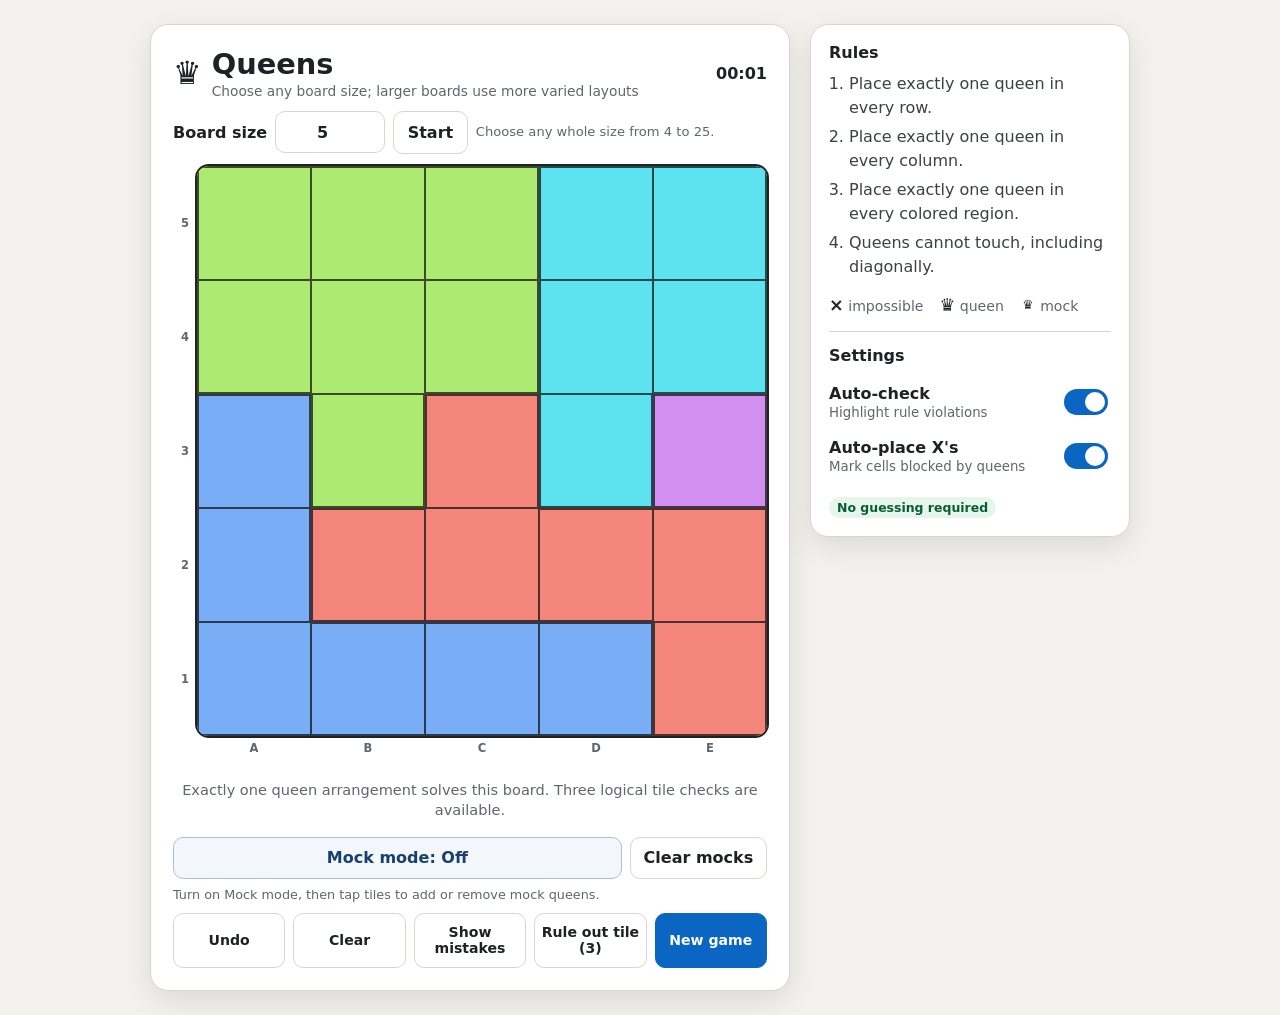
==== commit cb46313a: "Add files via upload" ====
--- a/index.html
+++ b/index.html
@@ -30,7 +30,7 @@
 .board{position:absolute;top:0;right:0;bottom:0;left:0;display:grid;width:100%;height:100%;min-width:0;min-height:0;user-select:none;-webkit-user-select:none;touch-action:none}
 .cell{appearance:none;-webkit-appearance:none;position:relative;width:100%;height:100%;min-width:0;min-height:0;overflow:hidden;border:0 solid rgba(15,15,15,.72);display:block;padding:0;margin:0;background-color:#fff;background-color:var(--cell);border-radius:0;outline:none;line-height:1}
 .cell::after{content:"";position:absolute;top:8%;right:8%;bottom:8%;left:8%;border-radius:8px;pointer-events:none}.cell:focus-visible::after{box-shadow:inset 0 0 0 3px var(--accent)}
-.cell .mark{position:absolute;z-index:2;top:0;right:0;bottom:0;left:0;display:grid;place-items:center;overflow:hidden;font-size:min(42px,calc(58vmin / var(--n)));font-weight:900;line-height:1;text-shadow:0 1px 0 rgba(255,255,255,.45);pointer-events:none}
+.cell .mark{position:absolute;z-index:5;top:0;right:0;bottom:0;left:0;display:grid;place-items:center;overflow:hidden;font-size:min(42px,calc(58vmin / var(--n)));font-weight:900;line-height:1;text-shadow:0 1px 0 rgba(255,255,255,.45);pointer-events:none}
 .cell:active{transform:none}.cell.queen .mark{top:50%;left:50%;right:auto;bottom:auto;width:auto;height:auto;display:block;overflow:visible;text-align:center;transform:translate(-50%,-50%);line-height:1}
 .cell.x .mark{font-size:0;opacity:.78;text-shadow:none}.cell.x .mark::before,.cell.x .mark::after{content:"";position:absolute;left:18%;top:calc(50% - 2px);width:64%;height:clamp(2px,.32em,4px);border-radius:999px;background:currentColor;transform-origin:center}.cell.x .mark::before{transform:rotate(45deg)}.cell.x .mark::after{transform:rotate(-45deg)}
 .cell.conflict::after{background:repeating-linear-gradient(135deg,rgba(180,35,24,.20) 0 6px,rgba(180,35,24,.42) 6px 11px);box-shadow:inset 0 0 0 3px var(--danger)}
@@ -39,6 +39,14 @@
 .cell.hint-target::before{inset:13%;border:3px solid var(--accent);background:rgba(10,102,194,.16);box-shadow:0 0 0 3px rgba(255,255,255,.70),0 0 0 6px rgba(10,102,194,.24);animation:hintPulse 1.15s ease-in-out infinite alternate}
 .cell.hint-problem::before{border-color:var(--danger);background:rgba(180,35,24,.18);box-shadow:0 0 0 3px rgba(255,255,255,.72),0 0 0 6px rgba(180,35,24,.24)}
 @keyframes hintPulse{from{transform:scale(.96);opacity:.72}to{transform:scale(1);opacity:1}}
+
+.cell .mock-shade{position:absolute;z-index:3;inset:7%;border-radius:7px;background:rgba(0,0,0,.20);box-shadow:inset 0 0 0 1px rgba(0,0,0,.10);pointer-events:none}.cell .mock-shade.overlap{background:rgba(0,0,0,.28)}
+.cell .mock-mark{position:absolute;z-index:7;left:50%;top:50%;transform:translate(-50%,-50%) scale(.64);font-size:min(42px,calc(58vmin / var(--n)));font-weight:900;line-height:1;color:#174ea6;text-shadow:0 1px 0 rgba(255,255,255,.9);filter:drop-shadow(0 0 4px rgba(23,78,166,.45));pointer-events:none}
+.cell .mock-count{position:absolute;z-index:8;right:7%;top:7%;min-width:1.4em;height:1.4em;padding:0 .24em;display:grid;place-items:center;border-radius:999px;background:#174ea6;color:#fff;border:2px solid rgba(255,255,255,.92);box-shadow:0 1px 5px rgba(0,0,0,.25);font-size:min(16px,calc(25vmin / var(--n)));font-weight:900;line-height:1;pointer-events:none}
+.cell.mock-queen::after{box-shadow:inset 0 0 0 2px rgba(23,78,166,.72)}
+.mock-tools{display:grid;grid-template-columns:minmax(145px,1fr) auto;gap:8px;align-items:center;margin:8px 0 2px}.mock-tools button{border-radius:10px;padding:.67rem .8rem}.mock-tools .mock-toggle{background:#f3f6fb;border-color:#a9bfdf;color:#17406f}.mock-tools .mock-toggle.active{background:#174ea6;border-color:#174ea6;color:#fff;box-shadow:0 0 0 3px rgba(23,78,166,.16)}.mock-tools .mock-help{grid-column:1/-1;color:var(--muted);font-size:.8rem;line-height:1.25;min-height:1.25em}.mock-tools .mock-help.active{color:#17406f;font-weight:700}
+.mock-legend{display:inline-block;transform:scale(.72);color:#174ea6}
+
 .cell.idle-forced::before{content:"";position:absolute;z-index:5;inset:13%;border-radius:9px;pointer-events:none;border:3px solid rgba(255,255,255,.96);box-shadow:0 0 0 4px rgba(10,102,194,.82),0 0 18px 5px rgba(10,102,194,.45);animation:forcedTileFlash .9s ease-in-out infinite}
 @keyframes forcedTileFlash{0%,100%{transform:scale(.84);opacity:.12}45%{transform:scale(1);opacity:1}}
 .cell.simulated-queen .mark{color:var(--accent);filter:drop-shadow(0 1px 0 #fff) drop-shadow(0 0 5px rgba(10,102,194,.55));animation:simQueenPop .34s ease-out}
@@ -53,7 +61,7 @@
 .side{padding:18px}.side h2{font-size:1rem;margin:0 0 10px}.rules{margin:0;padding-left:1.25rem;color:#3b4146;line-height:1.5}.rules li+li{margin-top:5px}.legend{display:flex;gap:16px;margin:16px 0;color:var(--muted);font-size:.88rem}.legend b{color:var(--ink);font-size:1.1rem}
 .settings{border-top:1px solid var(--line);padding-top:14px;margin-top:14px}.setting{display:flex;align-items:center;justify-content:space-between;gap:12px;padding:9px 0}.setting label{font-weight:650}.setting small{display:block;color:var(--muted);font-weight:400;margin-top:2px}.switch{appearance:none;width:44px;height:26px;border-radius:999px;background:#aeb4b9;position:relative;cursor:pointer;flex:0 0 auto}.switch::after{content:"";position:absolute;width:20px;height:20px;top:3px;left:3px;border-radius:50%;background:#fff;transition:.18s}.switch:checked{background:var(--accent)}.switch:checked::after{left:21px}.meta{margin-top:14px}.badge{display:inline-block;padding:3px 8px;border-radius:999px;background:#e7f6ec;color:#075d34;font-size:.78rem;font-weight:800}
 .win{position:fixed;top:0;right:0;bottom:0;left:0;display:none;place-items:center;background:rgba(0,0,0,.45);z-index:30;padding:18px}.win.show{display:grid}.win-card{width:min(92vw,390px);background:#fff;border-radius:20px;padding:26px;text-align:center;box-shadow:var(--shadow)}.win-crown{font-size:4.2rem}.win h2{margin:.2rem 0}.win p{color:var(--muted)}.win .row{display:flex;gap:8px;justify-content:center;margin-top:16px}
-@media(max-width:760px){body{padding:8px}.app{grid-template-columns:1fr;gap:10px}.side{box-shadow:none}.main,.side{border-radius:14px}.actions{grid-template-columns:repeat(2,1fr)}.board-shell{width:100%;grid-template-columns:20px minmax(0,1fr);grid-template-rows:auto 20px}.col-labels,.row-labels{font-size:.62rem}.board-wrap{width:100%;min-width:0;min-height:0}.subtitle{display:none}.size-control{grid-template-columns:auto minmax(72px,95px) auto}.size-help{grid-column:1/-1}}
+@media(max-width:760px){body{padding:8px}.app{grid-template-columns:1fr;gap:10px}.side{box-shadow:none}.main,.side{border-radius:14px}.actions{grid-template-columns:repeat(2,1fr)}.mock-tools{grid-template-columns:1fr auto}.board-shell{width:100%;grid-template-columns:20px minmax(0,1fr);grid-template-rows:auto 20px}.col-labels,.row-labels{font-size:.62rem}.board-wrap{width:100%;min-width:0;min-height:0}.subtitle{display:none}.size-control{grid-template-columns:auto minmax(72px,95px) auto}.size-help{grid-column:1/-1}}
 @media(max-width:360px){.topbar{align-items:flex-start}.main{padding:10px}.size-control{gap:6px}.size-control button{padding:.65rem .55rem}}
 </style>
 </head>
@@ -64,9 +72,10 @@
     <div class="size-control"><label for="boardSize">Board size</label><input id="boardSize" type="number" min="4" max="25" step="1" value="5" inputmode="numeric"><button id="applySize">Start</button><span class="size-help" id="sizeHelp">Choose any whole size from 4 to 25.</span></div>
     <div class="board-shell"><div class="col-labels" id="colLabels" aria-hidden="true"></div><div class="row-labels" id="rowLabels" aria-hidden="true"></div><div class="board-wrap"><div class="board" id="board" role="grid" aria-label="Queens board"></div><div class="generating" id="generating"><div><div class="spinner"></div>Generating a unique logic puzzle…</div></div></div></div>
     <div class="status" id="status" aria-live="polite">Click: empty → × → queen. Drag across cells to paint X marks.</div>
+    <div class="mock-tools"><button class="mock-toggle" id="mockMode" type="button" aria-pressed="false">Mock mode: Off</button><button id="clearMocks" type="button" disabled>Clear mocks</button><div class="mock-help" id="mockHelp">Turn on Mock mode, then tap tiles to add or remove mock queens.</div></div>
     <div class="actions"><button id="undo">Undo</button><button id="clear">Clear</button><button id="mistakes">Show mistakes</button><button id="hint">Rule out tile (3)</button><button class="primary" id="newGame">New game</button></div>
   </main>
-  <aside class="card side"><h2>Rules</h2><ol class="rules"><li>Place exactly one queen in every row.</li><li>Place exactly one queen in every column.</li><li>Place exactly one queen in every colored region.</li><li>Queens cannot touch, including diagonally.</li></ol><div class="legend"><span><b>×</b> impossible</span><span><b>♛</b> queen</span></div><div class="settings"><h2>Settings</h2><div class="setting"><label for="autoCheck">Auto-check<small>Highlight rule violations</small></label><input class="switch" id="autoCheck" type="checkbox" checked></div><div class="setting"><label for="autoXs">Auto-place X's<small>Mark cells blocked by queens</small></label><input class="switch" id="autoXs" type="checkbox" checked></div></div><div class="meta"><span class="badge">No guessing required</span></div></aside>
+  <aside class="card side"><h2>Rules</h2><ol class="rules"><li>Place exactly one queen in every row.</li><li>Place exactly one queen in every column.</li><li>Place exactly one queen in every colored region.</li><li>Queens cannot touch, including diagonally.</li></ol><div class="legend"><span><b>×</b> impossible</span><span><b>♛</b> queen</span><span><b class="mock-legend">♛</b> mock</span></div><div class="settings"><h2>Settings</h2><div class="setting"><label for="autoCheck">Auto-check<small>Highlight rule violations</small></label><input class="switch" id="autoCheck" type="checkbox" checked></div><div class="setting"><label for="autoXs">Auto-place X's<small>Mark cells blocked by queens</small></label><input class="switch" id="autoXs" type="checkbox" checked></div></div><div class="meta"><span class="badge">No guessing required</span></div></aside>
 </div>
 <div class="win" id="win"><div class="win-card"><div class="win-crown">♛</div><h2>Puzzle solved</h2><p id="winText"></p><div class="row"><button id="closeWin">View board</button><button class="primary" id="winNew">New game</button></div></div></div>
 <script>
@@ -75,7 +84,7 @@
 var MIN_SIZE=4,MAX_SIZE=25,MAX_GENERATED_BASE=9;
 var $=function(s){return document.querySelector(s)};
 var boardEl=$('#board'),colLabelsEl=$('#colLabels'),rowLabelsEl=$('#rowLabels'),statusEl=$('#status'),genEl=$('#generating'),timerEl=$('#timer'),sizeInput=$('#boardSize');
-var n=5,regions=[],solution=[],regionColors=[],cells=[],history=[],moves=0,startedAt=0,timerId=null,solved=false,generationToken=0,dragState=null,hintsLeft=3,hintHistory=[],hintFocus=null,hintVisual=null,recentSolutionFamilies={},IDLE_HINT_MS=30000,idleHintTimer=null,idleFlashTimer=null,idleForcedTiles=[],lastValidMarkAt=0,hintPlaybackTimer=null,hintPlaybackToken=0;
+var n=5,regions=[],solution=[],regionColors=[],cells=[],history=[],moves=0,startedAt=0,timerId=null,solved=false,generationToken=0,dragState=null,hintsLeft=3,hintHistory=[],hintFocus=null,hintVisual=null,recentSolutionFamilies={},IDLE_HINT_MS=30000,idleHintTimer=null,idleFlashTimer=null,idleForcedTiles=[],lastValidMarkAt=0,hintPlaybackTimer=null,hintPlaybackToken=0,mockMode=false,mockQueens=new Set(),mockClearOnNextPress=false,mockClearTimer=null;
 function randInt(max){return Math.floor(Math.random()*max)}
 function shuffle(a){for(var i=a.length-1;i>0;i--){var j=randInt(i+1),t=a[i];a[i]=a[j];a[j]=t}return a}
 function fmtTime(ms){var s=Math.max(0,Math.floor(ms/1000)),m=Math.floor(s/60);return String(m).padStart(2,'0')+':'+String(s%60).padStart(2,'0')}
@@ -102,23 +111,51 @@
 function validSolvedLayout(map,sol,size){if(!sol||sol.length!==size)return false;var cols=new Set(),usedRegions=new Set();for(var r=0;r<size;r++){var c=sol[r];if(!Number.isInteger(c)||c<0||c>=size||cols.has(c))return false;var rid=map[r*size+c];if(rid<0||rid>=size||usedRegions.has(rid))return false;if(r>0&&Math.abs(c-sol[r-1])<=1)return false;cols.add(c);usedRegions.add(rid)}return cols.size===size&&usedRegions.size===size}
 function finalUniqueValidation(candidate,size){return!!candidate&&candidate.unique===true&&validSolvedLayout(candidate.map,candidate.sol,size)}
 function buildBasePuzzle(size,conf){for(var attempt=0;attempt<conf.maxAttempts;attempt++){var sol=makeSolution(size);if(!sol)continue;var map=growUnique(size,sol,conf);if(map){var checked=solvePuzzle(map,size,2);if(checked.count===1)return{map:map,sol:checked.solution,unique:true}}}var fallback=FALLBACK[size],candidate=transformPuzzle({map:fallback.map.slice(),sol:fallback.sol.slice()},size),verified=solvePuzzle(candidate.map,size,2);return verified.count===1?{map:candidate.map,sol:verified.solution,unique:true}:null}
-async function generateGame(){stopHintPlayback();cancelIdleHint();var token=++generationToken,target=n,base=Math.min(target,MAX_GENERATED_BASE),conf=baseConfig(base);solved=false;genEl.classList.add('show');setControls(false);setStatus('Creating a varied board with exactly one solution…');await new Promise(function(r){setTimeout(r,30)});var best=null,firstValid=null,boardAttempts=target<=6?10:target<=9?8:6;for(var boardTry=0;boardTry<boardAttempts&&token===generationToken;boardTry++){var candidate=buildBasePuzzle(base,conf);if(!candidate)continue;var current=base,failed=false;while(current<target){candidate=extendPuzzle(candidate,current);if(!candidate){failed=true;break}current++}if(failed)continue;candidate=transformPuzzle(candidate,target);candidate.map=relabelRegions(candidate.map,target);if(!finalUniqueValidation(candidate,target))continue;if(!firstValid)firstValid=candidate;if(!isRecentSolution(target,candidate.sol)){best=candidate;break}if(boardTry%2===1)await new Promise(function(r){setTimeout(r,0)})}if(token!==generationToken)return;best=best||firstValid;if(!best){var emergency=buildBasePuzzle(base,conf),emergencySize=base;while(emergency&&emergencySize<target){emergency=guaranteedEdgeExtension(emergency,emergencySize);emergencySize++}if(emergency){emergency=transformPuzzle(emergency,target);emergency.map=relabelRegions(emergency.map,target);if(finalUniqueValidation(emergency,target))best=emergency}}if(!best){genEl.classList.remove('show');setControls(true);setStatus('A unique board could not be created. Press New game to try again.','bad');return}rememberSolution(target,best.sol);regions=best.map;solution=best.sol;regionColors=makePalette(target,regions,target);cells=Array(target*target).fill(0);history=[];moves=0;hintsLeft=3;hintHistory=[];hintFocus=null;hintVisual=null;renderBoard();genEl.classList.remove('show');setControls(true);setStatus('Exactly one queen arrangement solves this board. Three logical tile checks are available.');startTimer();resetIdleHint()}
+async function generateGame(){stopHintPlayback();cancelIdleHint();clearTimeout(mockClearTimer);mockClearTimer=null;var token=++generationToken,target=n,base=Math.min(target,MAX_GENERATED_BASE),conf=baseConfig(base);solved=false;genEl.classList.add('show');setControls(false);setStatus('Creating a varied board with exactly one solution…');await new Promise(function(r){setTimeout(r,30)});var best=null,firstValid=null,boardAttempts=target<=6?10:target<=9?8:6;for(var boardTry=0;boardTry<boardAttempts&&token===generationToken;boardTry++){var candidate=buildBasePuzzle(base,conf);if(!candidate)continue;var current=base,failed=false;while(current<target){candidate=extendPuzzle(candidate,current);if(!candidate){failed=true;break}current++}if(failed)continue;candidate=transformPuzzle(candidate,target);candidate.map=relabelRegions(candidate.map,target);if(!finalUniqueValidation(candidate,target))continue;if(!firstValid)firstValid=candidate;if(!isRecentSolution(target,candidate.sol)){best=candidate;break}if(boardTry%2===1)await new Promise(function(r){setTimeout(r,0)})}if(token!==generationToken)return;best=best||firstValid;if(!best){var emergency=buildBasePuzzle(base,conf),emergencySize=base;while(emergency&&emergencySize<target){emergency=guaranteedEdgeExtension(emergency,emergencySize);emergencySize++}if(emergency){emergency=transformPuzzle(emergency,target);emergency.map=relabelRegions(emergency.map,target);if(finalUniqueValidation(emergency,target))best=emergency}}if(!best){genEl.classList.remove('show');setControls(true);setStatus('A unique board could not be created. Press New game to try again.','bad');return}rememberSolution(target,best.sol);regions=best.map;solution=best.sol;regionColors=makePalette(target,regions,target);cells=Array(target*target).fill(0);history=[];moves=0;hintsLeft=3;hintHistory=[];hintFocus=null;hintVisual=null;mockQueens.clear();mockClearOnNextPress=false;renderBoard();genEl.classList.remove('show');setControls(true);setStatus('Exactly one queen arrangement solves this board. Three logical tile checks are available.');startTimer();resetIdleHint()}
 function borderStyle(i){var r=Math.floor(i/n),c=i%n,id=regions[i];return{top:r===0?2.5:(regions[i-n]!==id?2.5:.4),right:c===n-1?2.5:(regions[i+1]!==id?2.5:.4),bottom:r===n-1?2.5:(regions[i+n]!==id?2.5:.4),left:c===0?2.5:(regions[i-1]!==id?2.5:.4)}}
 function autoBlockedSet(){var out=new Set(),queens=[];cells.forEach(function(v,i){if(v===2)queens.push(i)});for(var q=0;q<queens.length;q++){var qi=queens[q],qr=Math.floor(qi/n),qc=qi%n,rid=regions[qi];for(var i=0;i<n*n;i++){if(i===qi||cells[i]===2)continue;var r=Math.floor(i/n),c=i%n;if(r===qr||c===qc||regions[i]===rid||(Math.abs(r-qr)<=1&&Math.abs(c-qc)<=1))out.add(i)}}return out}
 function conflictSet(force){var bad=new Set();if(!force&&!$('#autoCheck').checked)return bad;var qs=[];cells.forEach(function(v,i){if(v===2)qs.push(i)});for(var a=0;a<qs.length;a++)for(var b=a+1;b<qs.length;b++){var i=qs[a],j=qs[b],r1=Math.floor(i/n),c1=i%n,r2=Math.floor(j/n),c2=j%n;if(r1===r2||c1===c2||regions[i]===regions[j]||(Math.abs(r1-r2)<=1&&Math.abs(c1-c2)<=1)){bad.add(i);bad.add(j)}}return bad}
 function columnName(c){return String.fromCharCode(65+c)}
 function rowNumber(r){return n-r}
+function mockAffectedTiles(q){
+  var out=[],qr=Math.floor(q/n),qc=q%n,rid=regions[q];
+  for(var i=0;i<n*n;i++)if(i!==q){var r=Math.floor(i/n),c=i%n;if(r===qr||c===qc||regions[i]===rid||(Math.abs(r-qr)<=1&&Math.abs(c-qc)<=1))out.push(i)}
+  return out
+}
+function mockInfluenceData(){
+  var sources=Array.from({length:n*n},function(){return new Set()});
+  mockQueens.forEach(function(q){mockAffectedTiles(q).forEach(function(tile){sources[tile].add(q)})});
+  return{counts:sources.map(function(set){return set.size})}
+}
+function updateMockControls(){
+  var button=$('#mockMode'),help=$('#mockHelp');button.textContent='Mock mode: '+(mockMode?'On':'Off');button.classList.toggle('active',mockMode);button.setAttribute('aria-pressed',String(mockMode));$('#clearMocks').disabled=!mockQueens.size||solved;help.classList.toggle('active',mockMode);help.textContent=mockMode?'Mock mode is on: tap a tile to add or remove a small mock queen. Translucent black squares show blocked tiles; numbers show overlaps.':mockClearOnNextPress?'Mock queens are frozen for inspection and will disappear on your next press.':'Turn on Mock mode, then tap tiles to add or remove mock queens.'
+}
+function setMockMode(on){
+  mockMode=!!on;mockClearOnNextPress=!mockMode&&mockQueens.size>0;clearHintVisual();updateMockControls();renderBoard();setStatus(mockMode?'Mock mode on. Tap tiles to shade every square that a mock queen blocks; tap it again to remove it.':mockClearOnNextPress?'Mock mode off. Mock queens remain visible until your next press.':'Mock mode off.')
+}
+function toggleMockQueen(i){
+  if(solved)return;clearHintVisual();
+  if(cells[i]===2){setStatus('A mock queen cannot be placed on a real queen.','bad');renderBoard();return}
+  if(mockQueens.has(i))mockQueens.delete(i);else mockQueens.add(i);
+  renderBoard();setStatus(mockQueens.size+' mock queen'+(mockQueens.size===1?'':'s')+' placed. Black squares show blocked tiles; overlap numbers count contributing mock queens.')
+}
+function clearMockQueens(showStatus){
+  clearTimeout(mockClearTimer);mockClearTimer=null;mockClearOnNextPress=false;if(!mockQueens.size){updateMockControls();return}mockQueens.clear();renderBoard();if(showStatus!==false)setStatus('Mock queens cleared.')
+}
+function clearHeldMocksOnPress(){
+  if(mockMode||!mockClearOnNextPress)return false;mockClearOnNextPress=false;updateMockControls();clearTimeout(mockClearTimer);mockClearTimer=setTimeout(function(){mockClearTimer=null;if(!mockQueens.size){updateMockControls();return}mockQueens.clear();renderBoard();setStatus('Mock queens cleared.')},0);return true
+}
 function renderBoard(){
   boardEl.style.gridTemplateColumns='repeat('+n+',minmax(0,1fr))';boardEl.style.gridTemplateRows='repeat('+n+',minmax(0,1fr))';boardEl.style.setProperty('--n',n);colLabelsEl.style.gridTemplateColumns='repeat('+n+',minmax(0,1fr))';rowLabelsEl.style.gridTemplateRows='repeat('+n+',minmax(0,1fr))';colLabelsEl.innerHTML='';rowLabelsEl.innerHTML='';
   for(var label=0;label<n;label++){var col=document.createElement('span');col.className='coord-label';col.textContent=columnName(label);colLabelsEl.appendChild(col);var row=document.createElement('span');row.className='coord-label';row.textContent=String(rowNumber(label));rowLabelsEl.appendChild(row)}
   boardEl.innerHTML='';
-  var auto=autoBlockedSet(),bad=conflictSet(false),hintArea=new Set(hintVisual&&hintVisual.area||[]),hintTargets=new Set(hintVisual&&hintVisual.targets||[]),hintProblem=!!(hintVisual&&hintVisual.problem),problemTiles=new Set(hintVisual&&hintVisual.problemTiles||[]),simQueens=new Set(hintVisual&&hintVisual.simQueens||[]),simXs=new Set(hintVisual&&hintVisual.simXs||[]),idleForced=new Set(idleForcedTiles);
+  var auto=autoBlockedSet(),bad=conflictSet(false),hintArea=new Set(hintVisual&&hintVisual.area||[]),hintTargets=new Set(hintVisual&&hintVisual.targets||[]),hintProblem=!!(hintVisual&&hintVisual.problem),problemTiles=new Set(hintVisual&&hintVisual.problemTiles||[]),simQueens=new Set(hintVisual&&hintVisual.simQueens||[]),simXs=new Set(hintVisual&&hintVisual.simXs||[]),idleForced=new Set(idleForcedTiles),mockData=mockInfluenceData();
   for(var i=0;i<n*n;i++){
     var b=borderStyle(i),base=cells[i],simQueen=base!==2&&simQueens.has(i),simX=base===0&&!simQueen&&simXs.has(i),effective=base===0&&$('#autoXs').checked&&auto.has(i)?1:base,xShown=!simQueen&&(effective===1||simX),isProblem=problemTiles.has(i)||(hintProblem&&hintTargets.has(i)),btn=document.createElement('button');
-    btn.className='cell'+(xShown?' x':'')+(simX?' simulated-x':'')+(base===2?' queen':'')+(simQueen?' queen simulated-queen':'')+(bad.has(i)?' conflict':'')+(hintArea.has(i)?' hint-area':'')+((hintTargets.has(i)||problemTiles.has(i))?' hint-target':'')+(isProblem?' hint-problem':'')+(idleForced.has(i)&&base===0?' idle-forced':'');
-    btn.style.setProperty('--cell',regionColors[regions[i]]);btn.style.borderTopWidth=b.top+'px';btn.style.borderRightWidth=b.right+'px';btn.style.borderBottomWidth=b.bottom+'px';btn.style.borderLeftWidth=b.left+'px';btn.dataset.i=i;btn.setAttribute('aria-label',squareName(i));btn.innerHTML='<span class="mark">'+(base===2||simQueen?'♛':'')+'</span>';boardEl.appendChild(btn)
-  }
-  updateButtons()
+    btn.className='cell'+(xShown?' x':'')+(simX?' simulated-x':'')+(base===2?' queen':'')+(simQueen?' queen simulated-queen':'')+(bad.has(i)?' conflict':'')+(hintArea.has(i)?' hint-area':'')+((hintTargets.has(i)||problemTiles.has(i))?' hint-target':'')+(isProblem?' hint-problem':'')+(idleForced.has(i)&&base===0?' idle-forced':'')+(mockQueens.has(i)?' mock-queen':'');
+    btn.style.setProperty('--cell',regionColors[regions[i]]);btn.style.borderTopWidth=b.top+'px';btn.style.borderRightWidth=b.right+'px';btn.style.borderBottomWidth=b.bottom+'px';btn.style.borderLeftWidth=b.left+'px';btn.dataset.i=i;btn.setAttribute('aria-label',squareName(i));btn.innerHTML='<span class="mark">'+(base===2||simQueen?'♛':'')+'</span>'+(mockData.counts[i]>0?'<span class="mock-shade'+(mockData.counts[i]>=2?' overlap':'')+'"></span>':'')+(mockQueens.has(i)?'<span class="mock-mark">♛</span>':'')+(mockData.counts[i]>=2?'<span class="mock-count">'+mockData.counts[i]+'</span>':'');boardEl.appendChild(btn)
+  }
+  updateButtons();updateMockControls()
 }
 function pushHistory(){history.push(cells.slice());if(history.length>200)history.shift()}
 function stopHintPlayback(){hintPlaybackToken++;clearTimeout(hintPlaybackTimer);hintPlaybackTimer=null}
@@ -126,10 +163,10 @@
 function placedMarkIsValid(i){var r=Math.floor(i/n),isSolutionTile=solution[r]===i%n;if(cells[i]===1)return!isSolutionTile;if(cells[i]===2)return isSolutionTile;return false}
 function cycleCell(i,isAuto,reverse){if(solved)return;clearHintVisual();pushHistory();var effective=cells[i]===0&&isAuto?1:cells[i];cells[i]=reverse?(effective===0?2:effective===2?1:0):(effective===0?1:effective===1?2:0);moves++;if(placedMarkIsValid(i))resetIdleHint();else resumeIdleHint();renderBoard();checkProgress()}
 function checkProgress(){var bad=conflictSet(false);if(bad.size){setStatus('Two or more queens break a rule.','bad');return}var queens=cells.filter(function(v){return v===2}).length;if(queens===n){var valid=solution.every(function(c,r){return cells[r*n+c]===2});if(valid){solved=true;clearHintVisual();cancelIdleHint();clearInterval(timerId);setStatus('Solved without guessing.','ok');renderBoard();$('#winText').textContent=n+'×'+n+' · '+timerEl.textContent+' · '+moves+' moves';$('#win').classList.add('show')}else setStatus('The board is full, but at least one queen is misplaced.','bad')}else setStatus(queens+' of '+n+' queens placed.')}
-function updateButtons(){var hasMarks=cells.some(function(v){return v!==0});$('#undo').disabled=!history.length||solved;$('#clear').disabled=!hasMarks||solved;$('#mistakes').disabled=!hasMarks||solved;$('#hint').disabled=solved||hintsLeft<=0;$('#hint').textContent='Rule out tile ('+hintsLeft+')'}
-function setControls(on){document.querySelectorAll('.actions button,.size-control button,.size-control input').forEach(function(el){el.disabled=!on})}
+function updateButtons(){var hasMarks=cells.some(function(v){return v!==0});$('#undo').disabled=!history.length||solved;$('#clear').disabled=(!hasMarks&&!mockQueens.size)||solved;$('#mistakes').disabled=!hasMarks||solved;$('#hint').disabled=solved||hintsLeft<=0;$('#hint').textContent='Rule out tile ('+hintsLeft+')'}
+function setControls(on){document.querySelectorAll('.actions button,.mock-tools button,.size-control button,.size-control input').forEach(function(el){el.disabled=!on})}
 function undo(){if(!history.length||solved)return;clearHintVisual();cells=history.pop();moves++;resetIdleHint();renderBoard();checkProgress()}
-function clearBoard(){if(!cells.some(function(v){return v!==0})||solved)return;clearHintVisual();pushHistory();cells.fill(0);moves++;resetIdleHint();renderBoard();setStatus('Board cleared.')}
+function clearBoard(){var hasReal=cells.some(function(v){return v!==0});if((!hasReal&&!mockQueens.size)||solved)return;clearHintVisual();if(hasReal){pushHistory();cells.fill(0);moves++;resetIdleHint()}mockQueens.clear();mockClearOnNextPress=false;renderBoard();setStatus('Board cleared.')}
 function playableCells(){var blocked=autoBlockedSet(),out=[];for(var i=0;i<n*n;i++)if(cells[i]===0&&!blocked.has(i))out.push(i);return out}
 function unitHasQueen(type,index){for(var i=0;i<n*n;i++)if(cells[i]===2){var r=Math.floor(i/n),c=i%n;if(type==='row'&&r===index||type==='col'&&c===index||type==='region'&&regions[i]===index)return true}return false}
 function unitCandidates(type,index,playable){return playable.filter(function(i){var r=Math.floor(i/n),c=i%n;return type==='row'?r===index:type==='col'?c===index:regions[i]===index})}
@@ -387,14 +424,15 @@
 function cellFromPoint(x,y){return cellFromTarget(document.elementFromPoint(x,y))}
 function lineCells(from,to){var r1=Math.floor(from/n),c1=from%n,r2=Math.floor(to/n),c2=to%n,steps=Math.max(Math.abs(r2-r1),Math.abs(c2-c1)),out=[];if(!steps)return[from];for(var k=0;k<=steps;k++){var r=Math.round(r1+(r2-r1)*k/steps),c=Math.round(c1+(c2-c1)*k/steps),i=r*n+c;if(out[out.length-1]!==i)out.push(i)}return out}
 function paintXs(indices){var changed=indices.filter(function(i){return i>=0&&cells[i]!==1&&cells[i]!==2});if(!changed.length)return false;clearHintVisual();if(!dragState.historySaved){pushHistory();dragState.historySaved=true}changed.forEach(function(i){cells[i]=1;if(solution[Math.floor(i/n)]!==i%n)dragState.validPlaced=true});dragState.changed=true;renderBoard();return true}
-function finishDrag(click){var state=dragState;if(!state)return;dragState=null;if(state.active){if(state.changed){moves++;if(state.validPlaced)resetIdleHint();else resumeIdleHint();renderBoard();checkProgress()}else setStatus('No cells changed.')}else if(click)cycleCell(state.start,autoBlockedSet().has(state.start),false)}
-function beginDrag(id,i){dragState={pointerId:id,start:i,last:i,active:false,historySaved:false,changed:false,validPlaced:false}}
-function moveDrag(id,x,y){if(!dragState||dragState.pointerId!==id)return;var i=cellFromPoint(x,y);if(i<0||i===dragState.last)return;var prev=dragState.last;dragState.last=i;dragState.active=true;paintXs(lineCells(prev,i).concat(dragState.historySaved?[]:[dragState.start]))}
+function finishDrag(click){var state=dragState;if(!state)return;dragState=null;if(state.mock){if(click)toggleMockQueen(state.start);return}if(state.active){if(state.changed){moves++;if(state.validPlaced)resetIdleHint();else resumeIdleHint();renderBoard();checkProgress()}else setStatus('No cells changed.')}else if(click)cycleCell(state.start,autoBlockedSet().has(state.start),false)}
+function beginDrag(id,i){dragState={pointerId:id,start:i,last:i,active:false,historySaved:false,changed:false,validPlaced:false,mock:mockMode}}
+function moveDrag(id,x,y){if(!dragState||dragState.pointerId!==id||dragState.mock)return;var i=cellFromPoint(x,y);if(i<0||i===dragState.last)return;var prev=dragState.last;dragState.last=i;dragState.active=true;paintXs(lineCells(prev,i).concat(dragState.historySaved?[]:[dragState.start]))}
 if(window.PointerEvent){boardEl.addEventListener('pointerdown',function(e){if(solved||e.button!==0)return;var i=cellFromTarget(e.target);if(i<0)return;e.preventDefault();beginDrag(e.pointerId,i);try{boardEl.setPointerCapture(e.pointerId)}catch(err){}});boardEl.addEventListener('pointermove',function(e){if(!dragState||dragState.pointerId!==e.pointerId)return;e.preventDefault();moveDrag(e.pointerId,e.clientX,e.clientY)});boardEl.addEventListener('pointerup',function(e){if(dragState&&dragState.pointerId===e.pointerId){e.preventDefault();finishDrag(true)}});boardEl.addEventListener('pointercancel',function(e){if(dragState&&dragState.pointerId===e.pointerId)finishDrag(false)})}else{boardEl.addEventListener('touchstart',function(e){if(!e.touches.length)return;var t=e.touches[0],i=cellFromPoint(t.clientX,t.clientY);if(i<0)return;e.preventDefault();beginDrag('touch',i)},{passive:false});boardEl.addEventListener('touchmove',function(e){if(!dragState||!e.touches.length)return;var t=e.touches[0];e.preventDefault();moveDrag('touch',t.clientX,t.clientY)},{passive:false});boardEl.addEventListener('touchend',function(e){if(dragState){e.preventDefault();finishDrag(true)}},{passive:false});boardEl.addEventListener('mousedown',function(e){var i=cellFromTarget(e.target);if(i>=0){e.preventDefault();beginDrag('mouse',i)}});window.addEventListener('mousemove',function(e){if(dragState&&dragState.pointerId==='mouse')moveDrag('mouse',e.clientX,e.clientY)});window.addEventListener('mouseup',function(){if(dragState&&dragState.pointerId==='mouse')finishDrag(true)})}
-boardEl.addEventListener('click',function(e){if(e.detail!==0)return;var i=cellFromTarget(e.target);if(i>=0)cycleCell(i,autoBlockedSet().has(i),false)});boardEl.addEventListener('contextmenu',function(e){var i=cellFromTarget(e.target);if(i>=0){e.preventDefault();cycleCell(i,autoBlockedSet().has(i),true)}});
+boardEl.addEventListener('click',function(e){if(e.detail!==0)return;var i=cellFromTarget(e.target);if(i>=0){if(mockMode)toggleMockQueen(i);else cycleCell(i,autoBlockedSet().has(i),false)}});boardEl.addEventListener('contextmenu',function(e){var i=cellFromTarget(e.target);if(i>=0){e.preventDefault();if(mockMode)toggleMockQueen(i);else cycleCell(i,autoBlockedSet().has(i),true)}});
 function applySize(){var value=Number(sizeInput.value);if(!Number.isInteger(value)||value<MIN_SIZE||value>MAX_SIZE){setStatus('Enter a whole board size from 4 to 25.','bad');return}n=value;generateGame()}
-$('#applySize').addEventListener('click',applySize);sizeInput.addEventListener('keydown',function(e){if(e.key==='Enter')applySize()});$('#newGame').addEventListener('click',generateGame);$('#undo').addEventListener('click',undo);$('#clear').addEventListener('click',clearBoard);$('#mistakes').addEventListener('click',showMistakes);$('#hint').addEventListener('click',hint);$('#autoCheck').addEventListener('change',function(){clearHintVisual();resetIdleHint();renderBoard();checkProgress()});$('#autoXs').addEventListener('change',function(){clearHintVisual();resetIdleHint();renderBoard()});$('#closeWin').addEventListener('click',function(){$('#win').classList.remove('show')});$('#winNew').addEventListener('click',function(){$('#win').classList.remove('show');generateGame()});
-window.__queensDebug={playableCells:playableCells,findImpossibleTile:findImpossibleTile,getCells:function(){return cells.slice()},getN:function(){return n},forcedQueenDeductions:function(){return forcedQueenDeductions(openCandidates())},showIdleForcedFlash:showIdleForcedFlash,getHintVisual:function(){return hintVisual}};
+['pointerdown','mousedown','touchstart'].forEach(function(type){document.addEventListener(type,function(){clearHeldMocksOnPress()},true)});document.addEventListener('keydown',function(){clearHeldMocksOnPress()},true);
+$('#mockMode').addEventListener('click',function(){setMockMode(!mockMode)});$('#clearMocks').addEventListener('click',function(){clearHintVisual();clearMockQueens(true)});document.addEventListener('keydown',function(e){if((e.key==='m'||e.key==='M')&&!/INPUT|TEXTAREA|SELECT/.test((e.target&&e.target.tagName)||'')){e.preventDefault();setMockMode(!mockMode)}});$('#applySize').addEventListener('click',applySize);sizeInput.addEventListener('keydown',function(e){if(e.key==='Enter')applySize()});$('#newGame').addEventListener('click',generateGame);$('#undo').addEventListener('click',undo);$('#clear').addEventListener('click',clearBoard);$('#mistakes').addEventListener('click',showMistakes);$('#hint').addEventListener('click',hint);$('#autoCheck').addEventListener('change',function(){clearHintVisual();resetIdleHint();renderBoard();checkProgress()});$('#autoXs').addEventListener('change',function(){clearHintVisual();resetIdleHint();renderBoard()});$('#closeWin').addEventListener('click',function(){$('#win').classList.remove('show')});$('#winNew').addEventListener('click',function(){$('#win').classList.remove('show');generateGame()});
+window.__queensDebug={playableCells:playableCells,findImpossibleTile:findImpossibleTile,getCells:function(){return cells.slice()},getN:function(){return n},forcedQueenDeductions:function(){return forcedQueenDeductions(openCandidates())},showIdleForcedFlash:showIdleForcedFlash,getHintVisual:function(){return hintVisual},getMockQueens:function(){return Array.from(mockQueens)},setMockMode:setMockMode,toggleMockQueen:toggleMockQueen,mockInfluenceData:mockInfluenceData,clearHeldMocksOnPress:clearHeldMocksOnPress,isMockClearArmed:function(){return mockClearOnNextPress}};
 generateGame();
 })();
 </script>
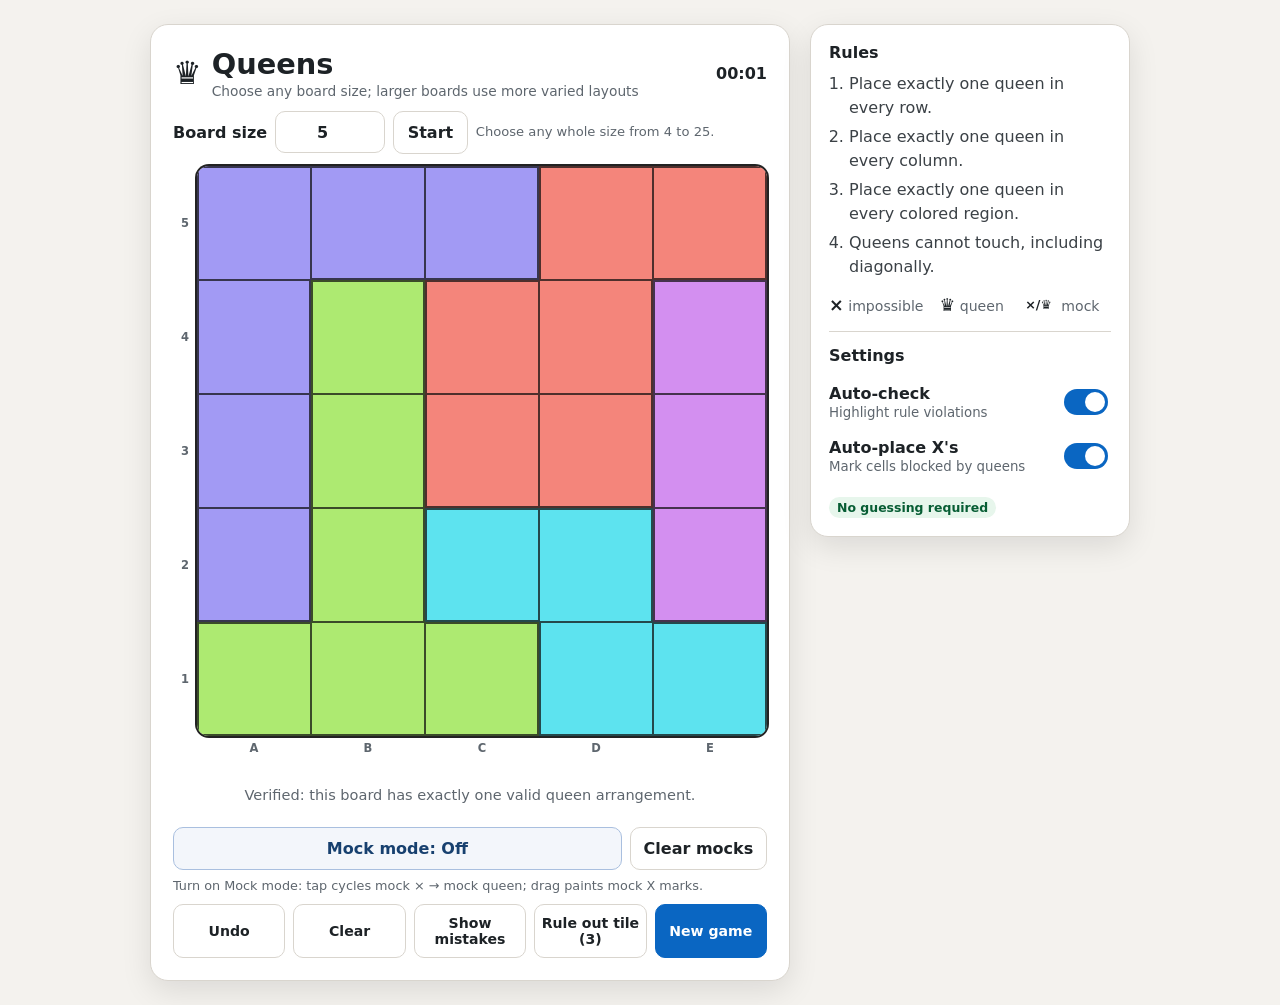
==== commit e4e8df00: "Add files via upload" ====
--- a/index.html
+++ b/index.html
@@ -42,8 +42,9 @@
 
 .cell .mock-shade{position:absolute;z-index:3;inset:7%;border-radius:7px;background:rgba(0,0,0,.20);box-shadow:inset 0 0 0 1px rgba(0,0,0,.10);pointer-events:none}.cell .mock-shade.overlap{background:rgba(0,0,0,.28)}
 .cell .mock-mark{position:absolute;z-index:7;left:50%;top:50%;transform:translate(-50%,-50%) scale(.64);font-size:min(42px,calc(58vmin / var(--n)));font-weight:900;line-height:1;color:#174ea6;text-shadow:0 1px 0 rgba(255,255,255,.9);filter:drop-shadow(0 0 4px rgba(23,78,166,.45));pointer-events:none}
+.cell .mock-x-mark{position:absolute;z-index:7;inset:0;color:#174ea6;opacity:.9;pointer-events:none}.cell .mock-x-mark::before,.cell .mock-x-mark::after{content:"";position:absolute;left:25%;top:calc(50% - 1.5px);width:50%;height:clamp(2px,.25em,3px);border-radius:999px;background:currentColor;box-shadow:0 0 0 1px rgba(255,255,255,.65);transform-origin:center}.cell .mock-x-mark::before{transform:rotate(45deg)}.cell .mock-x-mark::after{transform:rotate(-45deg)}
 .cell .mock-count{position:absolute;z-index:8;right:7%;top:7%;min-width:1.4em;height:1.4em;padding:0 .24em;display:grid;place-items:center;border-radius:999px;background:#174ea6;color:#fff;border:2px solid rgba(255,255,255,.92);box-shadow:0 1px 5px rgba(0,0,0,.25);font-size:min(16px,calc(25vmin / var(--n)));font-weight:900;line-height:1;pointer-events:none}
-.cell.mock-queen::after{box-shadow:inset 0 0 0 2px rgba(23,78,166,.72)}
+.cell.mock-queen::after,.cell.mock-x::after{box-shadow:inset 0 0 0 2px rgba(23,78,166,.72)}
 .mock-tools{display:grid;grid-template-columns:minmax(145px,1fr) auto;gap:8px;align-items:center;margin:8px 0 2px}.mock-tools button{border-radius:10px;padding:.67rem .8rem}.mock-tools .mock-toggle{background:#f3f6fb;border-color:#a9bfdf;color:#17406f}.mock-tools .mock-toggle.active{background:#174ea6;border-color:#174ea6;color:#fff;box-shadow:0 0 0 3px rgba(23,78,166,.16)}.mock-tools .mock-help{grid-column:1/-1;color:var(--muted);font-size:.8rem;line-height:1.25;min-height:1.25em}.mock-tools .mock-help.active{color:#17406f;font-weight:700}
 .mock-legend{display:inline-block;transform:scale(.72);color:#174ea6}
 
@@ -72,10 +73,10 @@
     <div class="size-control"><label for="boardSize">Board size</label><input id="boardSize" type="number" min="4" max="25" step="1" value="5" inputmode="numeric"><button id="applySize">Start</button><span class="size-help" id="sizeHelp">Choose any whole size from 4 to 25.</span></div>
     <div class="board-shell"><div class="col-labels" id="colLabels" aria-hidden="true"></div><div class="row-labels" id="rowLabels" aria-hidden="true"></div><div class="board-wrap"><div class="board" id="board" role="grid" aria-label="Queens board"></div><div class="generating" id="generating"><div><div class="spinner"></div>Generating a unique logic puzzle…</div></div></div></div>
     <div class="status" id="status" aria-live="polite">Click: empty → × → queen. Drag across cells to paint X marks.</div>
-    <div class="mock-tools"><button class="mock-toggle" id="mockMode" type="button" aria-pressed="false">Mock mode: Off</button><button id="clearMocks" type="button" disabled>Clear mocks</button><div class="mock-help" id="mockHelp">Turn on Mock mode, then tap tiles to add or remove mock queens.</div></div>
+    <div class="mock-tools"><button class="mock-toggle" id="mockMode" type="button" aria-pressed="false">Mock mode: Off</button><button id="clearMocks" type="button" disabled>Clear mocks</button><div class="mock-help" id="mockHelp">Turn on Mock mode: tap cycles mock × → mock queen; drag paints mock X's.</div></div>
     <div class="actions"><button id="undo">Undo</button><button id="clear">Clear</button><button id="mistakes">Show mistakes</button><button id="hint">Rule out tile (3)</button><button class="primary" id="newGame">New game</button></div>
   </main>
-  <aside class="card side"><h2>Rules</h2><ol class="rules"><li>Place exactly one queen in every row.</li><li>Place exactly one queen in every column.</li><li>Place exactly one queen in every colored region.</li><li>Queens cannot touch, including diagonally.</li></ol><div class="legend"><span><b>×</b> impossible</span><span><b>♛</b> queen</span><span><b class="mock-legend">♛</b> mock</span></div><div class="settings"><h2>Settings</h2><div class="setting"><label for="autoCheck">Auto-check<small>Highlight rule violations</small></label><input class="switch" id="autoCheck" type="checkbox" checked></div><div class="setting"><label for="autoXs">Auto-place X's<small>Mark cells blocked by queens</small></label><input class="switch" id="autoXs" type="checkbox" checked></div></div><div class="meta"><span class="badge">No guessing required</span></div></aside>
+  <aside class="card side"><h2>Rules</h2><ol class="rules"><li>Place exactly one queen in every row.</li><li>Place exactly one queen in every column.</li><li>Place exactly one queen in every colored region.</li><li>Queens cannot touch, including diagonally.</li></ol><div class="legend"><span><b>×</b> impossible</span><span><b>♛</b> queen</span><span><b class="mock-legend">×/♛</b> mock</span></div><div class="settings"><h2>Settings</h2><div class="setting"><label for="autoCheck">Auto-check<small>Highlight rule violations</small></label><input class="switch" id="autoCheck" type="checkbox" checked></div><div class="setting"><label for="autoXs">Auto-place X's<small>Mark cells blocked by queens</small></label><input class="switch" id="autoXs" type="checkbox" checked></div></div><div class="meta"><span class="badge">No guessing required</span></div></aside>
 </div>
 <div class="win" id="win"><div class="win-card"><div class="win-crown">♛</div><h2>Puzzle solved</h2><p id="winText"></p><div class="row"><button id="closeWin">View board</button><button class="primary" id="winNew">New game</button></div></div></div>
 <script>
@@ -84,7 +85,7 @@
 var MIN_SIZE=4,MAX_SIZE=25,MAX_GENERATED_BASE=9;
 var $=function(s){return document.querySelector(s)};
 var boardEl=$('#board'),colLabelsEl=$('#colLabels'),rowLabelsEl=$('#rowLabels'),statusEl=$('#status'),genEl=$('#generating'),timerEl=$('#timer'),sizeInput=$('#boardSize');
-var n=5,regions=[],solution=[],regionColors=[],cells=[],history=[],moves=0,startedAt=0,timerId=null,solved=false,generationToken=0,dragState=null,hintsLeft=3,hintHistory=[],hintFocus=null,hintVisual=null,recentSolutionFamilies={},IDLE_HINT_MS=30000,idleHintTimer=null,idleFlashTimer=null,idleForcedTiles=[],lastValidMarkAt=0,hintPlaybackTimer=null,hintPlaybackToken=0,mockMode=false,mockQueens=new Set(),mockClearOnNextPress=false,mockClearTimer=null;
+var n=5,regions=[],solution=[],regionColors=[],cells=[],history=[],moves=0,startedAt=0,timerId=null,solved=false,generationToken=0,dragState=null,hintsLeft=3,hintHistory=[],hintFocus=null,hintVisual=null,recentSolutionFamilies={},IDLE_HINT_MS=30000,idleHintTimer=null,idleFlashTimer=null,idleForcedTiles=[],lastValidMarkAt=0,hintPlaybackTimer=null,hintPlaybackToken=0,mockMode=false,mockQueens=new Set(),mockXs=new Set(),mockClearOnNextPress=false,mockClearTimer=null;
 function randInt(max){return Math.floor(Math.random()*max)}
 function shuffle(a){for(var i=a.length-1;i>0;i--){var j=randInt(i+1),t=a[i];a[i]=a[j];a[j]=t}return a}
 function fmtTime(ms){var s=Math.max(0,Math.floor(ms/1000)),m=Math.floor(s/60);return String(m).padStart(2,'0')+':'+String(s%60).padStart(2,'0')}
@@ -95,23 +96,87 @@
 function colorDistance(a,b){var dh=Math.abs(a[0]-b[0]);dh=Math.min(dh,360-dh)/180;return dh*3+Math.abs(a[1]-b[1])/34+Math.abs(a[2]-b[2])/18}
 function makePalette(count,map,size){var adjacency=Array.from({length:count},function(){return new Set()});for(var r=0;r<size;r++)for(var c=0;c<size;c++){var i=r*size+c,id=map[i];if(c+1<size&&map[i+1]!==id){adjacency[id].add(map[i+1]);adjacency[map[i+1]].add(id)}if(r+1<size&&map[i+size]!==id){adjacency[id].add(map[i+size]);adjacency[map[i+size]].add(id)}}var order=Array.from({length:count},function(_,i){return i}).sort(function(a,b){return adjacency[b].size-adjacency[a].size||a-b}),assigned=Array(count).fill(-1),used=new Set(),limit=size>11?COLORS.length:Math.min(12,COLORS.length);for(var oi=0;oi<order.length;oi++){var rid=order[oi],best=-1,bestScore=-Infinity;for(var ci=0;ci<limit;ci++){if(used.has(ci))continue;var ns=Array.from(adjacency[rid]).map(function(x){return assigned[x]}).filter(function(x){return x>=0});var sep=ns.length?Math.min.apply(null,ns.map(function(x){return colorDistance(COLORS[ci],COLORS[x])})):5;var all=assigned.filter(function(x){return x>=0});var spread=all.length?Math.min.apply(null,all.map(function(x){return colorDistance(COLORS[ci],COLORS[x])})):2;var score=sep*4+spread;if(score>bestScore){bestScore=score;best=ci}}if(best<0){for(ci=0;ci<COLORS.length;ci++)if(!used.has(ci)){best=ci;break}}assigned[rid]=best;used.add(best)}return assigned.map(function(ci){var c=COLORS[ci];return 'hsl('+c[0]+', '+c[1]+'%, '+c[2]+'%)'})}
 function makeSolution(size){var used=Array(size).fill(false),out=[];function dfs(r){var opts=shuffle(Array.from({length:size},function(_,i){return i}));for(var k=0;k<opts.length;k++){var c=opts[k];if(used[c]||(r>0&&Math.abs(c-out[r-1])===1))continue;used[c]=true;out[r]=c;if(r===size-1||dfs(r+1))return true;used[c]=false}return false}return dfs(0)?out.slice():null}
-function solvePuzzle(map,size,limit){limit=limit||2;var count=0,first=null,assigned=Array(size).fill(-1),rows=Array.from({length:size},function(){return[]});for(var r=0;r<size;r++)for(var c=0;c<size;c++)if(map[r*size+c]>=0)rows[r].push(c);function legalForRow(row,usedCols,usedRegions){var out=[],above=row>0?assigned[row-1]:-1,below=row<size-1?assigned[row+1]:-1;for(var k=0;k<rows[row].length;k++){var c=rows[row][k],rid=map[row*size+c],colBit=1<<c,regionBit=1<<rid;if((usedCols&colBit)||(usedRegions&regionBit))continue;if(above>=0&&Math.abs(c-above)<=1)continue;if(below>=0&&Math.abs(c-below)<=1)continue;out.push(c)}return out}function dfs(depth,usedCols,usedRegions){if(count>=limit)return;if(depth===size){count++;if(!first)first=assigned.slice();return}var chosen=-1,choices=null;for(var row=0;row<size;row++)if(assigned[row]<0){var legal=legalForRow(row,usedCols,usedRegions);if(!legal.length)return;if(choices===null||legal.length<choices.length){chosen=row;choices=legal;if(legal.length===1)break}}for(var i=0;i<choices.length;i++){var c=choices[i],rid=map[chosen*size+c];assigned[chosen]=c;dfs(depth+1,usedCols|(1<<c),usedRegions|(1<<rid));assigned[chosen]=-1;if(count>=limit)return}}dfs(0,0,0);return{count:count,solution:first}}
+function solvePuzzle(map,size,limit){
+  limit=limit||2;
+  if(!Array.isArray(map)||map.length!==size*size)return{count:0,solution:null};
+  var count=0,first=null,assigned=Array(size).fill(-1),regionTiles=Array.from({length:size},function(){return[]});
+  for(var r=0;r<size;r++)for(var c=0;c<size;c++){var rid=map[r*size+c];if(!Number.isInteger(rid)||rid<0||rid>=size)return{count:0,solution:null};regionTiles[rid].push([r,c])}
+  for(r=0;r<size;r++)if(!regionTiles[r].length)return{count:0,solution:null};
+  function legal(r,c,usedCols,usedRegions){var rid=map[r*size+c],cb=1<<c,rb=1<<rid;if(assigned[r]>=0||(usedCols&cb)||(usedRegions&rb))return false;if(r>0&&assigned[r-1]>=0&&Math.abs(c-assigned[r-1])<=1)return false;if(r<size-1&&assigned[r+1]>=0&&Math.abs(c-assigned[r+1])<=1)return false;return true}
+  function dfs(depth,usedCols,usedRegions){
+    if(count>=limit)return;
+    if(depth===size){count++;if(!first)first=assigned.slice();return}
+    var best=null,list,i,p,r,c,rid;
+    function consider(candidate){if(!candidate.length)return false;if(best===null||candidate.length<best.length)best=candidate;return true}
+    for(r=0;r<size;r++)if(assigned[r]<0){list=[];for(c=0;c<size;c++)if(legal(r,c,usedCols,usedRegions))list.push([r,c]);if(!consider(list))return;if(best.length===1)break}
+    if(best.length!==1)for(c=0;c<size;c++)if(!(usedCols&(1<<c))){list=[];for(r=0;r<size;r++)if(legal(r,c,usedCols,usedRegions))list.push([r,c]);if(!consider(list))return;if(best.length===1)break}
+    if(best.length!==1)for(rid=0;rid<size;rid++)if(!(usedRegions&(1<<rid))){list=[];for(i=0;i<regionTiles[rid].length;i++){p=regionTiles[rid][i];if(legal(p[0],p[1],usedCols,usedRegions))list.push(p)}if(!consider(list))return;if(best.length===1)break}
+    for(i=0;i<best.length;i++){r=best[i][0];c=best[i][1];rid=map[r*size+c];assigned[r]=c;dfs(depth+1,usedCols|(1<<c),usedRegions|(1<<rid));assigned[r]=-1;if(count>=limit)return}
+  }
+  dfs(0,0,0);return{count:count,solution:first}
+}
 function solveCount(map,size,limit){return solvePuzzle(map,size,limit).count}
 function growUnique(size,sol,conf){var map=Array(size*size).fill(-1),sizes=Array(size).fill(1);for(var r=0;r<size;r++)map[r*size+sol[r]]=r;var frozen=conf.preferSingleton?randInt(size):-1,remaining=size*size-size;while(remaining){var options=[];for(r=0;r<size;r++)for(var c=0;c<size;c++){var i=r*size+c;if(map[i]>=0)continue;var near=new Set();if(r>0&&map[i-size]>=0)near.add(map[i-size]);if(r<size-1&&map[i+size]>=0)near.add(map[i+size]);if(c>0&&map[i-1]>=0)near.add(map[i-1]);if(c<size-1&&map[i+1]>=0)near.add(map[i+1]);Array.from(near).forEach(function(rid){if(rid!==frozen)options.push([i,rid,sizes[rid]])})}if(!options.length)return null;shuffle(options);options.sort(function(a,b){return a[2]-b[2]+(Math.random()-.5)*2.2});var placed=false;for(var o=0;o<options.length;o++){i=options[o][0];var rid=options[o][1];map[i]=rid;if(solveCount(map,size,2)===1){sizes[rid]++;remaining--;placed=true;break}map[i]=-1}if(!placed)return null}if(Math.min.apply(null,sizes)<conf.minRegion)return null;return map}
 var FALLBACK={4:{sol:[1,3,0,2],map:[0,0,0,1,0,1,1,1,2,2,3,3,2,3,3,3]},5:{sol:[4,2,0,3,1],map:[1,1,0,0,0,2,1,1,3,0,2,1,1,3,0,2,4,4,3,0,4,4,3,3,3]},6:{sol:[2,4,0,3,1,5],map:[0,0,0,1,5,5,2,2,0,1,1,5,2,2,3,3,3,5,2,4,4,3,5,5,2,4,4,3,5,5,2,2,5,5,5,5]},7:{sol:[6,2,0,4,1,5,3],map:[1,1,3,3,0,0,0,2,1,1,3,0,0,0,2,1,3,3,0,3,0,2,2,3,3,3,3,0,4,4,3,3,3,5,0,4,4,4,5,5,5,0,6,6,6,6,5,5,5]},8:{sol:[6,0,3,7,5,2,4,1],map:[0,0,0,0,0,0,0,0,1,0,0,0,0,0,0,0,1,1,1,2,2,0,0,0,1,1,2,2,2,3,3,3,1,5,2,2,2,4,4,3,7,5,5,5,6,4,4,3,7,7,5,5,6,6,4,3,7,7,5,6,6,6,4,4]},9:{sol:[5,2,4,7,0,8,3,1,6],map:[1,1,1,1,1,0,0,0,0,4,4,1,1,1,0,3,0,0,4,4,1,1,2,2,3,3,3,4,4,6,1,1,2,2,3,3,4,4,6,6,6,2,2,5,5,4,4,6,6,6,2,2,8,5,4,4,6,6,6,2,2,8,8,4,7,7,7,7,7,2,8,8,7,7,7,7,7,7,8,8,8]}};
 function transformPuzzle(data,size){var turns=randInt(4),mirror=Math.random()<.5,newMap=Array(size*size),newSol=Array(size);function tx(r,c){if(mirror)c=size-1-c;for(var k=0;k<turns;k++){var t=r;r=c;c=size-1-t}return[r,c]}for(var r=0;r<size;r++)for(var c=0;c<size;c++){var p=tx(r,c);newMap[p[0]*size+p[1]]=data.map[r*size+c]}for(r=0;r<size;r++){p=tx(r,data.sol[r]);newSol[p[0]]=p[1]}return{map:newMap,sol:newSol,unique:data.unique===true}}
 function insertionCandidates(data,size){var out=[];for(var row=0;row<=size;row++)for(var col=0;col<=size;col++){var up=row>0?(data.sol[row-1]>=col?data.sol[row-1]+1:data.sol[row-1]):-99,down=row<size?(data.sol[row]>=col?data.sol[row]+1:data.sol[row]):-99;if(row>0&&Math.abs(up-col)<=1)continue;if(row<size&&Math.abs(down-col)<=1)continue;out.push({row:row,col:col,edge:(row===0||row===size?1:0)+(col===0||col===size?1:0)})}shuffle(out);out.sort(function(a,b){return a.edge-b.edge+(Math.random()-.5)*.7});return out}
 function buildInsertedPuzzle(data,size,row,col,arms){var next=size+1,map=Array(next*next).fill(-1),sol=Array(next);for(var r=0;r<size;r++)for(var c=0;c<size;c++){var nr=r>=row?r+1:r,nc=c>=col?c+1:c;map[nr*next+nc]=data.map[r*size+c]}for(r=0;r<size;r++){nr=r>=row?r+1:r;sol[nr]=data.sol[r]>=col?data.sol[r]+1:data.sol[r]}sol[row]=col;var lower=Math.random()<.5,run=1+randInt(3);for(c=0;c<next;c++)if(c!==col){if(--run<=0){lower=!lower;run=1+randInt(4)}var oc=c<col?c:c-1,orow=row===0?0:row===size?size-1:(lower?row:row-1);map[row*next+c]=data.map[orow*size+oc]}var right=Math.random()<.5;run=1+randInt(3);for(r=0;r<next;r++)if(r!==row){if(--run<=0){right=!right;run=1+randInt(4)}orow=r<row?r:r-1;oc=col===0?0:col===size?size-1:(right?col:col-1);map[r*next+col]=data.map[orow*size+oc]}map[row*next+col]=size;var around=shuffle([[row-1,col],[row+1,col],[row,col-1],[row,col+1]]).filter(function(p){return p[0]>=0&&p[0]<next&&p[1]>=0&&p[1]<next});for(var a=0;a<arms&&a<around.length;a++)map[around[a][0]*next+around[a][1]]=size;return{map:map,sol:sol}}
-function guaranteedEdgeExtension(data,size){var options=[];if(data.sol[0]!==0)options.push({row:0,col:0});if(data.sol[0]!==size-1)options.push({row:0,col:size});if(data.sol[size-1]!==0)options.push({row:size,col:0});if(data.sol[size-1]!==size-1)options.push({row:size,col:size});if(!options.length)return null;var pick=options[randInt(options.length)],candidate=buildInsertedPuzzle(data,size,pick.row,pick.col,0);candidate.unique=data.unique===true;return candidate}
-function extendPuzzle(data,size){var picks=insertionCandidates(data,size),tries=size<10?8:size<12?3:size<14?1:0;for(var i=0;i<tries&&i<picks.length;i++){var pick=picks[i],maxArms=size>=11?2:4,arms=1+randInt(maxArms),expanded=buildInsertedPuzzle(data,size,pick.row,pick.col,arms),checked=solvePuzzle(expanded.map,size+1,2);if(checked.count===1){expanded.sol=checked.solution;expanded.unique=true;return expanded}expanded=buildInsertedPuzzle(data,size,pick.row,pick.col,0);checked=solvePuzzle(expanded.map,size+1,2);if(checked.count===1){expanded.sol=checked.solution;expanded.unique=true;return expanded}}return guaranteedEdgeExtension(data,size)}
+function verifiedInsertedPuzzle(data,size,pick,arms){var expanded=buildInsertedPuzzle(data,size,pick.row,pick.col,arms);return finalUniqueValidation(expanded,size+1)?expanded:null}
+function guaranteedUniqueExtension(data,size){
+  var picks=insertionCandidates(data,size);
+  for(var round=0;round<6;round++)for(var i=0;i<picks.length;i++){var expanded=verifiedInsertedPuzzle(data,size,picks[i],0);if(expanded)return expanded}
+  return null
+}
+function extendPuzzle(data,size){
+  var picks=insertionCandidates(data,size),tries=Math.min(picks.length,size<10?12:size<14?8:4);
+  for(var i=0;i<tries;i++){var pick=picks[i],maxArms=size>=14?1:size>=11?2:4,arms=1+randInt(maxArms),expanded=verifiedInsertedPuzzle(data,size,pick,arms);if(expanded)return expanded}
+  return guaranteedUniqueExtension(data,size)
+}
 function relabelRegions(map,size){var ids=shuffle(Array.from({length:size},function(_,i){return i}));return map.map(function(id){return ids[id]})}
 function solutionFamilySignature(sol,size){var signatures=[];for(var mirror=0;mirror<2;mirror++)for(var turns=0;turns<4;turns++){var transformed=Array(size);for(var r=0;r<size;r++){var rr=r,c=sol[r];if(mirror)c=size-1-c;for(var k=0;k<turns;k++){var t=rr;rr=c;c=size-1-t}transformed[rr]=c}signatures.push(transformed.join(','))}signatures.sort();return signatures[0]}
 function isRecentSolution(size,sol){var list=recentSolutionFamilies[size]||[];return list.indexOf(solutionFamilySignature(sol,size))>=0}
 function rememberSolution(size,sol){var key=solutionFamilySignature(sol,size),list=recentSolutionFamilies[size]||(recentSolutionFamilies[size]=[]);if(list.indexOf(key)<0)list.push(key);if(list.length>18)list.shift()}
 function validSolvedLayout(map,sol,size){if(!sol||sol.length!==size)return false;var cols=new Set(),usedRegions=new Set();for(var r=0;r<size;r++){var c=sol[r];if(!Number.isInteger(c)||c<0||c>=size||cols.has(c))return false;var rid=map[r*size+c];if(rid<0||rid>=size||usedRegions.has(rid))return false;if(r>0&&Math.abs(c-sol[r-1])<=1)return false;cols.add(c);usedRegions.add(rid)}return cols.size===size&&usedRegions.size===size}
-function finalUniqueValidation(candidate,size){return!!candidate&&candidate.unique===true&&validSolvedLayout(candidate.map,candidate.sol,size)}
+function validRegionMap(map,size){
+  if(!Array.isArray(map)||map.length!==size*size)return false;
+  var counts=Array(size).fill(0),starts=Array(size).fill(-1);
+  for(var i=0;i<map.length;i++){var rid=map[i];if(!Number.isInteger(rid)||rid<0||rid>=size)return false;counts[rid]++;if(starts[rid]<0)starts[rid]=i}
+  for(rid=0;rid<size;rid++){
+    if(!counts[rid])return false;
+    var seen=new Set([starts[rid]]),stack=[starts[rid]];
+    while(stack.length){var at=stack.pop(),r=Math.floor(at/size),c=at%size,near=[];if(r>0)near.push(at-size);if(r<size-1)near.push(at+size);if(c>0)near.push(at-1);if(c<size-1)near.push(at+1);for(var k=0;k<near.length;k++)if(map[near[k]]===rid&&!seen.has(near[k])){seen.add(near[k]);stack.push(near[k])}}
+    if(seen.size!==counts[rid])return false
+  }
+  return true
+}
+function finalUniqueValidation(candidate,size){
+  if(!candidate||!validRegionMap(candidate.map,size))return false;
+  var checked=solvePuzzle(candidate.map,size,2);
+  if(checked.count!==1||!validSolvedLayout(candidate.map,checked.solution,size))return false;
+  candidate.sol=checked.solution;candidate.unique=true;return true
+}
 function buildBasePuzzle(size,conf){for(var attempt=0;attempt<conf.maxAttempts;attempt++){var sol=makeSolution(size);if(!sol)continue;var map=growUnique(size,sol,conf);if(map){var checked=solvePuzzle(map,size,2);if(checked.count===1)return{map:map,sol:checked.solution,unique:true}}}var fallback=FALLBACK[size],candidate=transformPuzzle({map:fallback.map.slice(),sol:fallback.sol.slice()},size),verified=solvePuzzle(candidate.map,size,2);return verified.count===1?{map:candidate.map,sol:verified.solution,unique:true}:null}
-async function generateGame(){stopHintPlayback();cancelIdleHint();clearTimeout(mockClearTimer);mockClearTimer=null;var token=++generationToken,target=n,base=Math.min(target,MAX_GENERATED_BASE),conf=baseConfig(base);solved=false;genEl.classList.add('show');setControls(false);setStatus('Creating a varied board with exactly one solution…');await new Promise(function(r){setTimeout(r,30)});var best=null,firstValid=null,boardAttempts=target<=6?10:target<=9?8:6;for(var boardTry=0;boardTry<boardAttempts&&token===generationToken;boardTry++){var candidate=buildBasePuzzle(base,conf);if(!candidate)continue;var current=base,failed=false;while(current<target){candidate=extendPuzzle(candidate,current);if(!candidate){failed=true;break}current++}if(failed)continue;candidate=transformPuzzle(candidate,target);candidate.map=relabelRegions(candidate.map,target);if(!finalUniqueValidation(candidate,target))continue;if(!firstValid)firstValid=candidate;if(!isRecentSolution(target,candidate.sol)){best=candidate;break}if(boardTry%2===1)await new Promise(function(r){setTimeout(r,0)})}if(token!==generationToken)return;best=best||firstValid;if(!best){var emergency=buildBasePuzzle(base,conf),emergencySize=base;while(emergency&&emergencySize<target){emergency=guaranteedEdgeExtension(emergency,emergencySize);emergencySize++}if(emergency){emergency=transformPuzzle(emergency,target);emergency.map=relabelRegions(emergency.map,target);if(finalUniqueValidation(emergency,target))best=emergency}}if(!best){genEl.classList.remove('show');setControls(true);setStatus('A unique board could not be created. Press New game to try again.','bad');return}rememberSolution(target,best.sol);regions=best.map;solution=best.sol;regionColors=makePalette(target,regions,target);cells=Array(target*target).fill(0);history=[];moves=0;hintsLeft=3;hintHistory=[];hintFocus=null;hintVisual=null;mockQueens.clear();mockClearOnNextPress=false;renderBoard();genEl.classList.remove('show');setControls(true);setStatus('Exactly one queen arrangement solves this board. Three logical tile checks are available.');startTimer();resetIdleHint()}
+async function generateGame(){
+  stopHintPlayback();cancelIdleHint();clearTimeout(mockClearTimer);mockClearTimer=null;
+  var token=++generationToken,target=n,base=Math.min(target,MAX_GENERATED_BASE),conf=baseConfig(base);solved=false;genEl.classList.add('show');setControls(false);setStatus('Creating and verifying a puzzle with exactly one solution…');await new Promise(function(r){setTimeout(r,30)});
+  var best=null,firstValid=null,boardAttempts=target<=6?10:target<=9?8:6;
+  for(var boardTry=0;boardTry<boardAttempts&&token===generationToken;boardTry++){
+    var candidate=buildBasePuzzle(base,conf);if(!candidate)continue;var current=base,failed=false;
+    while(current<target){candidate=extendPuzzle(candidate,current);if(!candidate){failed=true;break}current++}
+    if(failed)continue;candidate=transformPuzzle(candidate,target);candidate.map=relabelRegions(candidate.map,target);if(!finalUniqueValidation(candidate,target))continue;
+    if(!firstValid)firstValid=candidate;if(!isRecentSolution(target,candidate.sol)){best=candidate;break}if(boardTry%2===1)await new Promise(function(r){setTimeout(r,0)})
+  }
+  if(token!==generationToken)return;best=best||firstValid;
+  if(!best){
+    var fb=FALLBACK[base],emergency=transformPuzzle({map:fb.map.slice(),sol:fb.sol.slice(),unique:true},base),emergencySize=base;
+    if(!finalUniqueValidation(emergency,base))emergency=null;
+    while(emergency&&emergencySize<target){emergency=guaranteedUniqueExtension(emergency,emergencySize);emergencySize++}
+    if(emergency){emergency=transformPuzzle(emergency,target);emergency.map=relabelRegions(emergency.map,target);if(finalUniqueValidation(emergency,target))best=emergency}
+  }
+  if(best&&!finalUniqueValidation(best,target))best=null;
+  if(!best){setStatus('Verification failed before display. Retrying automatically; no unverified board will be shown.');setTimeout(function(){if(token===generationToken)generateGame()},80);return}
+  rememberSolution(target,best.sol);regions=best.map;solution=best.sol;regionColors=makePalette(target,regions,target);cells=Array(target*target).fill(0);history=[];moves=0;hintsLeft=3;hintHistory=[];hintFocus=null;hintVisual=null;mockQueens.clear();mockXs.clear();mockClearOnNextPress=false;renderBoard();genEl.classList.remove('show');setControls(true);setStatus('Verified: this board has exactly one valid queen arrangement.');startTimer();resetIdleHint()
+}
 function borderStyle(i){var r=Math.floor(i/n),c=i%n,id=regions[i];return{top:r===0?2.5:(regions[i-n]!==id?2.5:.4),right:c===n-1?2.5:(regions[i+1]!==id?2.5:.4),bottom:r===n-1?2.5:(regions[i+n]!==id?2.5:.4),left:c===0?2.5:(regions[i-1]!==id?2.5:.4)}}
 function autoBlockedSet(){var out=new Set(),queens=[];cells.forEach(function(v,i){if(v===2)queens.push(i)});for(var q=0;q<queens.length;q++){var qi=queens[q],qr=Math.floor(qi/n),qc=qi%n,rid=regions[qi];for(var i=0;i<n*n;i++){if(i===qi||cells[i]===2)continue;var r=Math.floor(i/n),c=i%n;if(r===qr||c===qc||regions[i]===rid||(Math.abs(r-qr)<=1&&Math.abs(c-qc)<=1))out.add(i)}}return out}
 function conflictSet(force){var bad=new Set();if(!force&&!$('#autoCheck').checked)return bad;var qs=[];cells.forEach(function(v,i){if(v===2)qs.push(i)});for(var a=0;a<qs.length;a++)for(var b=a+1;b<qs.length;b++){var i=qs[a],j=qs[b],r1=Math.floor(i/n),c1=i%n,r2=Math.floor(j/n),c2=j%n;if(r1===r2||c1===c2||regions[i]===regions[j]||(Math.abs(r1-r2)<=1&&Math.abs(c1-c2)<=1)){bad.add(i);bad.add(j)}}return bad}
@@ -127,23 +192,28 @@
   mockQueens.forEach(function(q){mockAffectedTiles(q).forEach(function(tile){sources[tile].add(q)})});
   return{counts:sources.map(function(set){return set.size})}
 }
+function mockMarkCount(){return mockQueens.size+mockXs.size}
 function updateMockControls(){
-  var button=$('#mockMode'),help=$('#mockHelp');button.textContent='Mock mode: '+(mockMode?'On':'Off');button.classList.toggle('active',mockMode);button.setAttribute('aria-pressed',String(mockMode));$('#clearMocks').disabled=!mockQueens.size||solved;help.classList.toggle('active',mockMode);help.textContent=mockMode?'Mock mode is on: tap a tile to add or remove a small mock queen. Translucent black squares show blocked tiles; numbers show overlaps.':mockClearOnNextPress?'Mock queens are frozen for inspection and will disappear on your next press.':'Turn on Mock mode, then tap tiles to add or remove mock queens.'
+  var button=$('#mockMode'),help=$('#mockHelp'),count=mockMarkCount();button.textContent='Mock mode: '+(mockMode?'On':'Off');button.classList.toggle('active',mockMode);button.setAttribute('aria-pressed',String(mockMode));$('#clearMocks').disabled=!count||solved;help.classList.toggle('active',mockMode);help.textContent=mockMode?'Mock mode is on: tap cycles mock × → mock queen → empty. Drag paints mock X marks. Black squares show mock-queen blocking; numbers show overlaps.':mockClearOnNextPress?'Mock queens and X marks are frozen for inspection and will disappear on your next press.':'Turn on Mock mode: tap cycles mock × → mock queen; drag paints mock X marks.'
 }
 function setMockMode(on){
-  mockMode=!!on;mockClearOnNextPress=!mockMode&&mockQueens.size>0;clearHintVisual();updateMockControls();renderBoard();setStatus(mockMode?'Mock mode on. Tap tiles to shade every square that a mock queen blocks; tap it again to remove it.':mockClearOnNextPress?'Mock mode off. Mock queens remain visible until your next press.':'Mock mode off.')
-}
-function toggleMockQueen(i){
-  if(solved)return;clearHintVisual();
-  if(cells[i]===2){setStatus('A mock queen cannot be placed on a real queen.','bad');renderBoard();return}
-  if(mockQueens.has(i))mockQueens.delete(i);else mockQueens.add(i);
-  renderBoard();setStatus(mockQueens.size+' mock queen'+(mockQueens.size===1?'':'s')+' placed. Black squares show blocked tiles; overlap numbers count contributing mock queens.')
+  mockMode=!!on;mockClearOnNextPress=!mockMode&&mockMarkCount()>0;clearHintVisual();updateMockControls();renderBoard();setStatus(mockMode?'Mock mode on. Tap: empty → mock × → mock queen. Drag to paint mock X marks.':mockClearOnNextPress?'Mock mode off. All mock marks remain visible until your next press.':'Mock mode off.')
+}
+function cycleMockCell(i,reverse){
+  if(solved)return;clearHintVisual();var hasQ=mockQueens.has(i),hasX=mockXs.has(i);
+  if(reverse){if(hasX){mockXs.delete(i)}else if(hasQ){mockQueens.delete(i);mockXs.add(i)}else if(cells[i]!==2){mockQueens.add(i)}}
+  else{if(hasQ){mockQueens.delete(i)}else if(hasX){mockXs.delete(i);if(cells[i]!==2)mockQueens.add(i)}else mockXs.add(i)}
+  renderBoard();setStatus(mockQueens.size+' mock queen'+(mockQueens.size===1?'':'s')+' and '+mockXs.size+' mock X'+(mockXs.size===1?'':'s')+'. Black squares show tiles blocked by mock queens.')
+}
+function toggleMockQueen(i){if(mockQueens.has(i)){mockQueens.delete(i)}else if(cells[i]!==2){mockXs.delete(i);mockQueens.add(i)}renderBoard();updateMockControls()}
+function paintMockXs(indices){
+  var changed=false;indices.forEach(function(i){if(i>=0&&!mockXs.has(i)){mockQueens.delete(i);mockXs.add(i);changed=true}});if(changed)renderBoard();return changed
 }
 function clearMockQueens(showStatus){
-  clearTimeout(mockClearTimer);mockClearTimer=null;mockClearOnNextPress=false;if(!mockQueens.size){updateMockControls();return}mockQueens.clear();renderBoard();if(showStatus!==false)setStatus('Mock queens cleared.')
+  clearTimeout(mockClearTimer);mockClearTimer=null;mockClearOnNextPress=false;if(!mockMarkCount()){updateMockControls();return}mockQueens.clear();mockXs.clear();renderBoard();if(showStatus!==false)setStatus('Mock queens and X marks cleared.')
 }
 function clearHeldMocksOnPress(){
-  if(mockMode||!mockClearOnNextPress)return false;mockClearOnNextPress=false;updateMockControls();clearTimeout(mockClearTimer);mockClearTimer=setTimeout(function(){mockClearTimer=null;if(!mockQueens.size){updateMockControls();return}mockQueens.clear();renderBoard();setStatus('Mock queens cleared.')},0);return true
+  if(mockMode||!mockClearOnNextPress)return false;mockClearOnNextPress=false;updateMockControls();clearTimeout(mockClearTimer);mockClearTimer=setTimeout(function(){mockClearTimer=null;if(!mockMarkCount()){updateMockControls();return}mockQueens.clear();mockXs.clear();renderBoard();setStatus('Mock queens and X marks cleared.')},0);return true
 }
 function renderBoard(){
   boardEl.style.gridTemplateColumns='repeat('+n+',minmax(0,1fr))';boardEl.style.gridTemplateRows='repeat('+n+',minmax(0,1fr))';boardEl.style.setProperty('--n',n);colLabelsEl.style.gridTemplateColumns='repeat('+n+',minmax(0,1fr))';rowLabelsEl.style.gridTemplateRows='repeat('+n+',minmax(0,1fr))';colLabelsEl.innerHTML='';rowLabelsEl.innerHTML='';
@@ -152,8 +222,8 @@
   var auto=autoBlockedSet(),bad=conflictSet(false),hintArea=new Set(hintVisual&&hintVisual.area||[]),hintTargets=new Set(hintVisual&&hintVisual.targets||[]),hintProblem=!!(hintVisual&&hintVisual.problem),problemTiles=new Set(hintVisual&&hintVisual.problemTiles||[]),simQueens=new Set(hintVisual&&hintVisual.simQueens||[]),simXs=new Set(hintVisual&&hintVisual.simXs||[]),idleForced=new Set(idleForcedTiles),mockData=mockInfluenceData();
   for(var i=0;i<n*n;i++){
     var b=borderStyle(i),base=cells[i],simQueen=base!==2&&simQueens.has(i),simX=base===0&&!simQueen&&simXs.has(i),effective=base===0&&$('#autoXs').checked&&auto.has(i)?1:base,xShown=!simQueen&&(effective===1||simX),isProblem=problemTiles.has(i)||(hintProblem&&hintTargets.has(i)),btn=document.createElement('button');
-    btn.className='cell'+(xShown?' x':'')+(simX?' simulated-x':'')+(base===2?' queen':'')+(simQueen?' queen simulated-queen':'')+(bad.has(i)?' conflict':'')+(hintArea.has(i)?' hint-area':'')+((hintTargets.has(i)||problemTiles.has(i))?' hint-target':'')+(isProblem?' hint-problem':'')+(idleForced.has(i)&&base===0?' idle-forced':'')+(mockQueens.has(i)?' mock-queen':'');
-    btn.style.setProperty('--cell',regionColors[regions[i]]);btn.style.borderTopWidth=b.top+'px';btn.style.borderRightWidth=b.right+'px';btn.style.borderBottomWidth=b.bottom+'px';btn.style.borderLeftWidth=b.left+'px';btn.dataset.i=i;btn.setAttribute('aria-label',squareName(i));btn.innerHTML='<span class="mark">'+(base===2||simQueen?'♛':'')+'</span>'+(mockData.counts[i]>0?'<span class="mock-shade'+(mockData.counts[i]>=2?' overlap':'')+'"></span>':'')+(mockQueens.has(i)?'<span class="mock-mark">♛</span>':'')+(mockData.counts[i]>=2?'<span class="mock-count">'+mockData.counts[i]+'</span>':'');boardEl.appendChild(btn)
+    btn.className='cell'+(xShown?' x':'')+(simX?' simulated-x':'')+(base===2?' queen':'')+(simQueen?' queen simulated-queen':'')+(bad.has(i)?' conflict':'')+(hintArea.has(i)?' hint-area':'')+((hintTargets.has(i)||problemTiles.has(i))?' hint-target':'')+(isProblem?' hint-problem':'')+(idleForced.has(i)&&base===0?' idle-forced':'')+(mockQueens.has(i)?' mock-queen':'')+(mockXs.has(i)?' mock-x':'');
+    btn.style.setProperty('--cell',regionColors[regions[i]]);btn.style.borderTopWidth=b.top+'px';btn.style.borderRightWidth=b.right+'px';btn.style.borderBottomWidth=b.bottom+'px';btn.style.borderLeftWidth=b.left+'px';btn.dataset.i=i;btn.setAttribute('aria-label',squareName(i));btn.innerHTML='<span class="mark">'+(base===2||simQueen?'♛':'')+'</span>'+(mockData.counts[i]>0?'<span class="mock-shade'+(mockData.counts[i]>=2?' overlap':'')+'"></span>':'')+(mockQueens.has(i)?'<span class="mock-mark">♛</span>':'')+(mockXs.has(i)?'<span class="mock-x-mark"></span>':'')+(mockData.counts[i]>=2?'<span class="mock-count">'+mockData.counts[i]+'</span>':'');boardEl.appendChild(btn)
   }
   updateButtons();updateMockControls()
 }
@@ -163,10 +233,10 @@
 function placedMarkIsValid(i){var r=Math.floor(i/n),isSolutionTile=solution[r]===i%n;if(cells[i]===1)return!isSolutionTile;if(cells[i]===2)return isSolutionTile;return false}
 function cycleCell(i,isAuto,reverse){if(solved)return;clearHintVisual();pushHistory();var effective=cells[i]===0&&isAuto?1:cells[i];cells[i]=reverse?(effective===0?2:effective===2?1:0):(effective===0?1:effective===1?2:0);moves++;if(placedMarkIsValid(i))resetIdleHint();else resumeIdleHint();renderBoard();checkProgress()}
 function checkProgress(){var bad=conflictSet(false);if(bad.size){setStatus('Two or more queens break a rule.','bad');return}var queens=cells.filter(function(v){return v===2}).length;if(queens===n){var valid=solution.every(function(c,r){return cells[r*n+c]===2});if(valid){solved=true;clearHintVisual();cancelIdleHint();clearInterval(timerId);setStatus('Solved without guessing.','ok');renderBoard();$('#winText').textContent=n+'×'+n+' · '+timerEl.textContent+' · '+moves+' moves';$('#win').classList.add('show')}else setStatus('The board is full, but at least one queen is misplaced.','bad')}else setStatus(queens+' of '+n+' queens placed.')}
-function updateButtons(){var hasMarks=cells.some(function(v){return v!==0});$('#undo').disabled=!history.length||solved;$('#clear').disabled=(!hasMarks&&!mockQueens.size)||solved;$('#mistakes').disabled=!hasMarks||solved;$('#hint').disabled=solved||hintsLeft<=0;$('#hint').textContent='Rule out tile ('+hintsLeft+')'}
+function updateButtons(){var hasMarks=cells.some(function(v){return v!==0});$('#undo').disabled=!history.length||solved;$('#clear').disabled=(!hasMarks&&!mockMarkCount())||solved;$('#mistakes').disabled=!hasMarks||solved;$('#hint').disabled=solved||hintsLeft<=0;$('#hint').textContent='Rule out tile ('+hintsLeft+')'}
 function setControls(on){document.querySelectorAll('.actions button,.mock-tools button,.size-control button,.size-control input').forEach(function(el){el.disabled=!on})}
 function undo(){if(!history.length||solved)return;clearHintVisual();cells=history.pop();moves++;resetIdleHint();renderBoard();checkProgress()}
-function clearBoard(){var hasReal=cells.some(function(v){return v!==0});if((!hasReal&&!mockQueens.size)||solved)return;clearHintVisual();if(hasReal){pushHistory();cells.fill(0);moves++;resetIdleHint()}mockQueens.clear();mockClearOnNextPress=false;renderBoard();setStatus('Board cleared.')}
+function clearBoard(){var hasReal=cells.some(function(v){return v!==0});if((!hasReal&&!mockMarkCount())||solved)return;clearHintVisual();if(hasReal){pushHistory();cells.fill(0);moves++;resetIdleHint()}mockQueens.clear();mockXs.clear();mockClearOnNextPress=false;renderBoard();setStatus('Board cleared.')}
 function playableCells(){var blocked=autoBlockedSet(),out=[];for(var i=0;i<n*n;i++)if(cells[i]===0&&!blocked.has(i))out.push(i);return out}
 function unitHasQueen(type,index){for(var i=0;i<n*n;i++)if(cells[i]===2){var r=Math.floor(i/n),c=i%n;if(type==='row'&&r===index||type==='col'&&c===index||type==='region'&&regions[i]===index)return true}return false}
 function unitCandidates(type,index,playable){return playable.filter(function(i){var r=Math.floor(i/n),c=i%n;return type==='row'?r===index:type==='col'?c===index:regions[i]===index})}
@@ -424,15 +494,15 @@
 function cellFromPoint(x,y){return cellFromTarget(document.elementFromPoint(x,y))}
 function lineCells(from,to){var r1=Math.floor(from/n),c1=from%n,r2=Math.floor(to/n),c2=to%n,steps=Math.max(Math.abs(r2-r1),Math.abs(c2-c1)),out=[];if(!steps)return[from];for(var k=0;k<=steps;k++){var r=Math.round(r1+(r2-r1)*k/steps),c=Math.round(c1+(c2-c1)*k/steps),i=r*n+c;if(out[out.length-1]!==i)out.push(i)}return out}
 function paintXs(indices){var changed=indices.filter(function(i){return i>=0&&cells[i]!==1&&cells[i]!==2});if(!changed.length)return false;clearHintVisual();if(!dragState.historySaved){pushHistory();dragState.historySaved=true}changed.forEach(function(i){cells[i]=1;if(solution[Math.floor(i/n)]!==i%n)dragState.validPlaced=true});dragState.changed=true;renderBoard();return true}
-function finishDrag(click){var state=dragState;if(!state)return;dragState=null;if(state.mock){if(click)toggleMockQueen(state.start);return}if(state.active){if(state.changed){moves++;if(state.validPlaced)resetIdleHint();else resumeIdleHint();renderBoard();checkProgress()}else setStatus('No cells changed.')}else if(click)cycleCell(state.start,autoBlockedSet().has(state.start),false)}
+function finishDrag(click){var state=dragState;if(!state)return;dragState=null;if(state.mock){if(state.active){setStatus(mockQueens.size+' mock queen'+(mockQueens.size===1?'':'s')+' and '+mockXs.size+' mock X'+(mockXs.size===1?'':'s')+'.')}else if(click)cycleMockCell(state.start,false);return}if(state.active){if(state.changed){moves++;if(state.validPlaced)resetIdleHint();else resumeIdleHint();renderBoard();checkProgress()}else setStatus('No cells changed.')}else if(click)cycleCell(state.start,autoBlockedSet().has(state.start),false)}
 function beginDrag(id,i){dragState={pointerId:id,start:i,last:i,active:false,historySaved:false,changed:false,validPlaced:false,mock:mockMode}}
-function moveDrag(id,x,y){if(!dragState||dragState.pointerId!==id||dragState.mock)return;var i=cellFromPoint(x,y);if(i<0||i===dragState.last)return;var prev=dragState.last;dragState.last=i;dragState.active=true;paintXs(lineCells(prev,i).concat(dragState.historySaved?[]:[dragState.start]))}
+function moveDrag(id,x,y){if(!dragState||dragState.pointerId!==id)return;var i=cellFromPoint(x,y);if(i<0||i===dragState.last)return;var prev=dragState.last;dragState.last=i;dragState.active=true;if(dragState.mock){paintMockXs(lineCells(prev,i).concat([dragState.start]));return}paintXs(lineCells(prev,i).concat(dragState.historySaved?[]:[dragState.start]))}
 if(window.PointerEvent){boardEl.addEventListener('pointerdown',function(e){if(solved||e.button!==0)return;var i=cellFromTarget(e.target);if(i<0)return;e.preventDefault();beginDrag(e.pointerId,i);try{boardEl.setPointerCapture(e.pointerId)}catch(err){}});boardEl.addEventListener('pointermove',function(e){if(!dragState||dragState.pointerId!==e.pointerId)return;e.preventDefault();moveDrag(e.pointerId,e.clientX,e.clientY)});boardEl.addEventListener('pointerup',function(e){if(dragState&&dragState.pointerId===e.pointerId){e.preventDefault();finishDrag(true)}});boardEl.addEventListener('pointercancel',function(e){if(dragState&&dragState.pointerId===e.pointerId)finishDrag(false)})}else{boardEl.addEventListener('touchstart',function(e){if(!e.touches.length)return;var t=e.touches[0],i=cellFromPoint(t.clientX,t.clientY);if(i<0)return;e.preventDefault();beginDrag('touch',i)},{passive:false});boardEl.addEventListener('touchmove',function(e){if(!dragState||!e.touches.length)return;var t=e.touches[0];e.preventDefault();moveDrag('touch',t.clientX,t.clientY)},{passive:false});boardEl.addEventListener('touchend',function(e){if(dragState){e.preventDefault();finishDrag(true)}},{passive:false});boardEl.addEventListener('mousedown',function(e){var i=cellFromTarget(e.target);if(i>=0){e.preventDefault();beginDrag('mouse',i)}});window.addEventListener('mousemove',function(e){if(dragState&&dragState.pointerId==='mouse')moveDrag('mouse',e.clientX,e.clientY)});window.addEventListener('mouseup',function(){if(dragState&&dragState.pointerId==='mouse')finishDrag(true)})}
-boardEl.addEventListener('click',function(e){if(e.detail!==0)return;var i=cellFromTarget(e.target);if(i>=0){if(mockMode)toggleMockQueen(i);else cycleCell(i,autoBlockedSet().has(i),false)}});boardEl.addEventListener('contextmenu',function(e){var i=cellFromTarget(e.target);if(i>=0){e.preventDefault();if(mockMode)toggleMockQueen(i);else cycleCell(i,autoBlockedSet().has(i),true)}});
+boardEl.addEventListener('click',function(e){if(e.detail!==0)return;var i=cellFromTarget(e.target);if(i>=0){if(mockMode)cycleMockCell(i,false);else cycleCell(i,autoBlockedSet().has(i),false)}});boardEl.addEventListener('contextmenu',function(e){var i=cellFromTarget(e.target);if(i>=0){e.preventDefault();if(mockMode)cycleMockCell(i,true);else cycleCell(i,autoBlockedSet().has(i),true)}});
 function applySize(){var value=Number(sizeInput.value);if(!Number.isInteger(value)||value<MIN_SIZE||value>MAX_SIZE){setStatus('Enter a whole board size from 4 to 25.','bad');return}n=value;generateGame()}
 ['pointerdown','mousedown','touchstart'].forEach(function(type){document.addEventListener(type,function(){clearHeldMocksOnPress()},true)});document.addEventListener('keydown',function(){clearHeldMocksOnPress()},true);
 $('#mockMode').addEventListener('click',function(){setMockMode(!mockMode)});$('#clearMocks').addEventListener('click',function(){clearHintVisual();clearMockQueens(true)});document.addEventListener('keydown',function(e){if((e.key==='m'||e.key==='M')&&!/INPUT|TEXTAREA|SELECT/.test((e.target&&e.target.tagName)||'')){e.preventDefault();setMockMode(!mockMode)}});$('#applySize').addEventListener('click',applySize);sizeInput.addEventListener('keydown',function(e){if(e.key==='Enter')applySize()});$('#newGame').addEventListener('click',generateGame);$('#undo').addEventListener('click',undo);$('#clear').addEventListener('click',clearBoard);$('#mistakes').addEventListener('click',showMistakes);$('#hint').addEventListener('click',hint);$('#autoCheck').addEventListener('change',function(){clearHintVisual();resetIdleHint();renderBoard();checkProgress()});$('#autoXs').addEventListener('change',function(){clearHintVisual();resetIdleHint();renderBoard()});$('#closeWin').addEventListener('click',function(){$('#win').classList.remove('show')});$('#winNew').addEventListener('click',function(){$('#win').classList.remove('show');generateGame()});
-window.__queensDebug={playableCells:playableCells,findImpossibleTile:findImpossibleTile,getCells:function(){return cells.slice()},getN:function(){return n},forcedQueenDeductions:function(){return forcedQueenDeductions(openCandidates())},showIdleForcedFlash:showIdleForcedFlash,getHintVisual:function(){return hintVisual},getMockQueens:function(){return Array.from(mockQueens)},setMockMode:setMockMode,toggleMockQueen:toggleMockQueen,mockInfluenceData:mockInfluenceData,clearHeldMocksOnPress:clearHeldMocksOnPress,isMockClearArmed:function(){return mockClearOnNextPress}};
+window.__queensDebug={playableCells:playableCells,findImpossibleTile:findImpossibleTile,getCells:function(){return cells.slice()},getN:function(){return n},forcedQueenDeductions:function(){return forcedQueenDeductions(openCandidates())},showIdleForcedFlash:showIdleForcedFlash,getHintVisual:function(){return hintVisual},getMockQueens:function(){return Array.from(mockQueens)},getMockXs:function(){return Array.from(mockXs)},setMockMode:setMockMode,toggleMockQueen:toggleMockQueen,cycleMockCell:cycleMockCell,mockInfluenceData:mockInfluenceData,clearHeldMocksOnPress:clearHeldMocksOnPress,isMockClearArmed:function(){return mockClearOnNextPress},verifyCurrentBoard:function(){var checked=solvePuzzle(regions,n,2);return{count:checked.count,solution:checked.solution,regionsValid:validRegionMap(regions,n)}}};
 generateGame();
 })();
 </script>
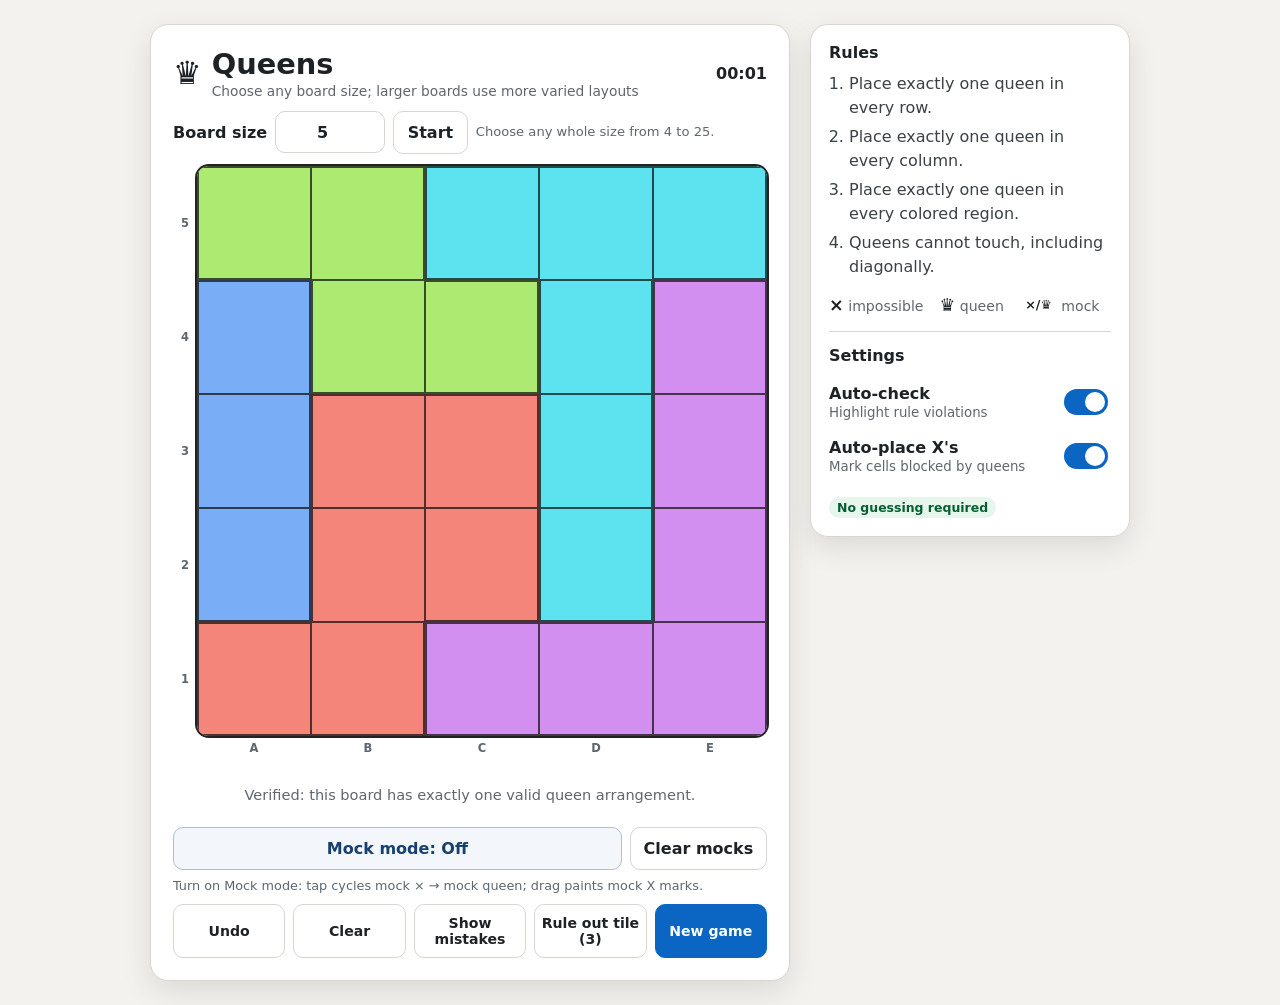
==== commit 63ead2f5: "Add files via upload" ====
--- a/index.html
+++ b/index.html
@@ -40,10 +40,8 @@
 .cell.hint-problem::before{border-color:var(--danger);background:rgba(180,35,24,.18);box-shadow:0 0 0 3px rgba(255,255,255,.72),0 0 0 6px rgba(180,35,24,.24)}
 @keyframes hintPulse{from{transform:scale(.96);opacity:.72}to{transform:scale(1);opacity:1}}
 
-.cell .mock-shade{position:absolute;z-index:3;inset:7%;border-radius:7px;background:rgba(0,0,0,.20);box-shadow:inset 0 0 0 1px rgba(0,0,0,.10);pointer-events:none}.cell .mock-shade.overlap{background:rgba(0,0,0,.28)}
 .cell .mock-mark{position:absolute;z-index:7;left:50%;top:50%;transform:translate(-50%,-50%) scale(.64);font-size:min(42px,calc(58vmin / var(--n)));font-weight:900;line-height:1;color:#174ea6;text-shadow:0 1px 0 rgba(255,255,255,.9);filter:drop-shadow(0 0 4px rgba(23,78,166,.45));pointer-events:none}
-.cell .mock-x-mark{position:absolute;z-index:7;inset:0;color:#174ea6;opacity:.9;pointer-events:none}.cell .mock-x-mark::before,.cell .mock-x-mark::after{content:"";position:absolute;left:25%;top:calc(50% - 1.5px);width:50%;height:clamp(2px,.25em,3px);border-radius:999px;background:currentColor;box-shadow:0 0 0 1px rgba(255,255,255,.65);transform-origin:center}.cell .mock-x-mark::before{transform:rotate(45deg)}.cell .mock-x-mark::after{transform:rotate(-45deg)}
-.cell .mock-count{position:absolute;z-index:8;right:7%;top:7%;min-width:1.4em;height:1.4em;padding:0 .24em;display:grid;place-items:center;border-radius:999px;background:#174ea6;color:#fff;border:2px solid rgba(255,255,255,.92);box-shadow:0 1px 5px rgba(0,0,0,.25);font-size:min(16px,calc(25vmin / var(--n)));font-weight:900;line-height:1;pointer-events:none}
+.cell .mock-x-mark{position:absolute;z-index:6;inset:0;color:#174ea6;opacity:.9;pointer-events:none}.cell .mock-x-mark::before,.cell .mock-x-mark::after{content:"";position:absolute;left:25%;top:calc(50% - 1.5px);width:50%;height:clamp(2px,.25em,3px);border-radius:999px;background:currentColor;box-shadow:0 0 0 1px rgba(255,255,255,.72),0 0 4px rgba(23,78,166,.22);transform-origin:center}.cell .mock-x-mark::before{transform:rotate(45deg)}.cell .mock-x-mark::after{transform:rotate(-45deg)}
 .cell.mock-queen::after,.cell.mock-x::after{box-shadow:inset 0 0 0 2px rgba(23,78,166,.72)}
 .mock-tools{display:grid;grid-template-columns:minmax(145px,1fr) auto;gap:8px;align-items:center;margin:8px 0 2px}.mock-tools button{border-radius:10px;padding:.67rem .8rem}.mock-tools .mock-toggle{background:#f3f6fb;border-color:#a9bfdf;color:#17406f}.mock-tools .mock-toggle.active{background:#174ea6;border-color:#174ea6;color:#fff;box-shadow:0 0 0 3px rgba(23,78,166,.16)}.mock-tools .mock-help{grid-column:1/-1;color:var(--muted);font-size:.8rem;line-height:1.25;min-height:1.25em}.mock-tools .mock-help.active{color:#17406f;font-weight:700}
 .mock-legend{display:inline-block;transform:scale(.72);color:#174ea6}
@@ -194,7 +192,7 @@
 }
 function mockMarkCount(){return mockQueens.size+mockXs.size}
 function updateMockControls(){
-  var button=$('#mockMode'),help=$('#mockHelp'),count=mockMarkCount();button.textContent='Mock mode: '+(mockMode?'On':'Off');button.classList.toggle('active',mockMode);button.setAttribute('aria-pressed',String(mockMode));$('#clearMocks').disabled=!count||solved;help.classList.toggle('active',mockMode);help.textContent=mockMode?'Mock mode is on: tap cycles mock × → mock queen → empty. Drag paints mock X marks. Black squares show mock-queen blocking; numbers show overlaps.':mockClearOnNextPress?'Mock queens and X marks are frozen for inspection and will disappear on your next press.':'Turn on Mock mode: tap cycles mock × → mock queen; drag paints mock X marks.'
+  var button=$('#mockMode'),help=$('#mockHelp'),count=mockMarkCount();button.textContent='Mock mode: '+(mockMode?'On':'Off');button.classList.toggle('active',mockMode);button.setAttribute('aria-pressed',String(mockMode));$('#clearMocks').disabled=!count||solved;help.classList.toggle('active',mockMode);help.textContent=mockMode?'Mock mode is on: tap cycles mock × → mock queen → empty. Drag paints mock X marks. Blue mock X marks show mock-queen blocking.':mockClearOnNextPress?'Mock queens and X marks are frozen for inspection and will disappear on your next press.':'Turn on Mock mode: tap cycles mock × → mock queen; drag paints mock X marks.'
 }
 function setMockMode(on){
   mockMode=!!on;mockClearOnNextPress=!mockMode&&mockMarkCount()>0;clearHintVisual();updateMockControls();renderBoard();setStatus(mockMode?'Mock mode on. Tap: empty → mock × → mock queen. Drag to paint mock X marks.':mockClearOnNextPress?'Mock mode off. All mock marks remain visible until your next press.':'Mock mode off.')
@@ -203,7 +201,7 @@
   if(solved)return;clearHintVisual();var hasQ=mockQueens.has(i),hasX=mockXs.has(i);
   if(reverse){if(hasX){mockXs.delete(i)}else if(hasQ){mockQueens.delete(i);mockXs.add(i)}else if(cells[i]!==2){mockQueens.add(i)}}
   else{if(hasQ){mockQueens.delete(i)}else if(hasX){mockXs.delete(i);if(cells[i]!==2)mockQueens.add(i)}else mockXs.add(i)}
-  renderBoard();setStatus(mockQueens.size+' mock queen'+(mockQueens.size===1?'':'s')+' and '+mockXs.size+' mock X'+(mockXs.size===1?'':'s')+'. Black squares show tiles blocked by mock queens.')
+  renderBoard();setStatus(mockQueens.size+' mock queen'+(mockQueens.size===1?'':'s')+' and '+mockXs.size+' mock X'+(mockXs.size===1?'':'s')+'. Blue mock X marks show tiles blocked by mock queens.')
 }
 function toggleMockQueen(i){if(mockQueens.has(i)){mockQueens.delete(i)}else if(cells[i]!==2){mockXs.delete(i);mockQueens.add(i)}renderBoard();updateMockControls()}
 function paintMockXs(indices){
@@ -221,9 +219,9 @@
   boardEl.innerHTML='';
   var auto=autoBlockedSet(),bad=conflictSet(false),hintArea=new Set(hintVisual&&hintVisual.area||[]),hintTargets=new Set(hintVisual&&hintVisual.targets||[]),hintProblem=!!(hintVisual&&hintVisual.problem),problemTiles=new Set(hintVisual&&hintVisual.problemTiles||[]),simQueens=new Set(hintVisual&&hintVisual.simQueens||[]),simXs=new Set(hintVisual&&hintVisual.simXs||[]),idleForced=new Set(idleForcedTiles),mockData=mockInfluenceData();
   for(var i=0;i<n*n;i++){
-    var b=borderStyle(i),base=cells[i],simQueen=base!==2&&simQueens.has(i),simX=base===0&&!simQueen&&simXs.has(i),effective=base===0&&$('#autoXs').checked&&auto.has(i)?1:base,xShown=!simQueen&&(effective===1||simX),isProblem=problemTiles.has(i)||(hintProblem&&hintTargets.has(i)),btn=document.createElement('button');
-    btn.className='cell'+(xShown?' x':'')+(simX?' simulated-x':'')+(base===2?' queen':'')+(simQueen?' queen simulated-queen':'')+(bad.has(i)?' conflict':'')+(hintArea.has(i)?' hint-area':'')+((hintTargets.has(i)||problemTiles.has(i))?' hint-target':'')+(isProblem?' hint-problem':'')+(idleForced.has(i)&&base===0?' idle-forced':'')+(mockQueens.has(i)?' mock-queen':'')+(mockXs.has(i)?' mock-x':'');
-    btn.style.setProperty('--cell',regionColors[regions[i]]);btn.style.borderTopWidth=b.top+'px';btn.style.borderRightWidth=b.right+'px';btn.style.borderBottomWidth=b.bottom+'px';btn.style.borderLeftWidth=b.left+'px';btn.dataset.i=i;btn.setAttribute('aria-label',squareName(i));btn.innerHTML='<span class="mark">'+(base===2||simQueen?'♛':'')+'</span>'+(mockData.counts[i]>0?'<span class="mock-shade'+(mockData.counts[i]>=2?' overlap':'')+'"></span>':'')+(mockQueens.has(i)?'<span class="mock-mark">♛</span>':'')+(mockXs.has(i)?'<span class="mock-x-mark"></span>':'')+(mockData.counts[i]>=2?'<span class="mock-count">'+mockData.counts[i]+'</span>':'');boardEl.appendChild(btn)
+    var b=borderStyle(i),base=cells[i],simQueen=base!==2&&simQueens.has(i),simX=base===0&&!simQueen&&simXs.has(i),effective=base===0&&$('#autoXs').checked&&auto.has(i)?1:base,xShown=!simQueen&&(effective===1||simX),isProblem=problemTiles.has(i)||(hintProblem&&hintTargets.has(i)),mockXVisible=mockData.counts[i]>0||mockXs.has(i),btn=document.createElement('button');
+    btn.className='cell'+(xShown?' x':'')+(simX?' simulated-x':'')+(base===2?' queen':'')+(simQueen?' queen simulated-queen':'')+(bad.has(i)?' conflict':'')+(hintArea.has(i)?' hint-area':'')+((hintTargets.has(i)||problemTiles.has(i))?' hint-target':'')+(isProblem?' hint-problem':'')+(idleForced.has(i)&&base===0?' idle-forced':'')+(mockQueens.has(i)?' mock-queen':'')+(mockXVisible?' mock-x':'');
+    btn.style.setProperty('--cell',regionColors[regions[i]]);btn.style.borderTopWidth=b.top+'px';btn.style.borderRightWidth=b.right+'px';btn.style.borderBottomWidth=b.bottom+'px';btn.style.borderLeftWidth=b.left+'px';btn.dataset.i=i;btn.setAttribute('aria-label',squareName(i));btn.innerHTML='<span class="mark">'+(base===2||simQueen?'♛':'')+'</span>'+(mockXVisible?'<span class="mock-x-mark"></span>':'')+(mockQueens.has(i)?'<span class="mock-mark">♛</span>':'');boardEl.appendChild(btn)
   }
   updateButtons();updateMockControls()
 }
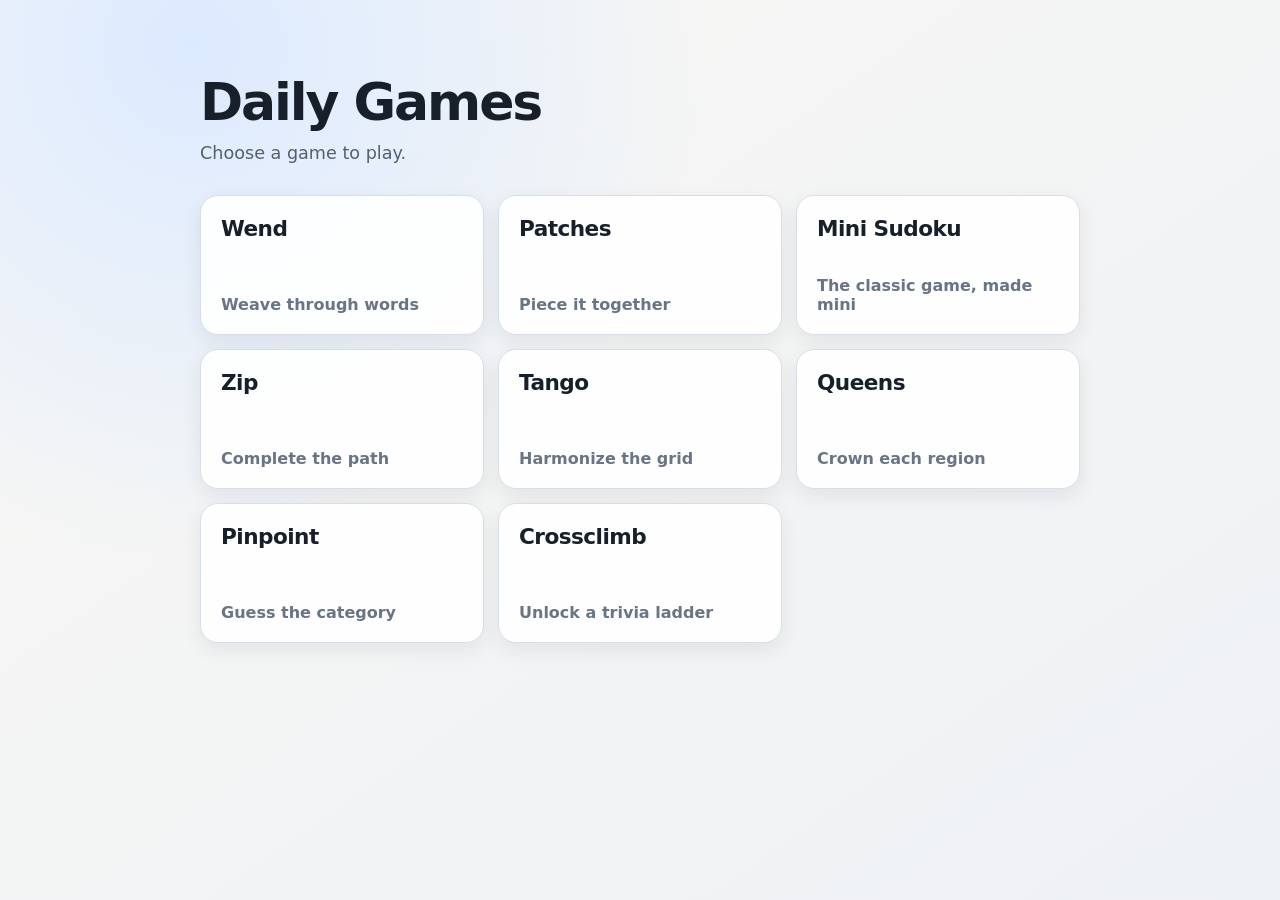
==== commit 45d76d7e: "Initial commit" ====
--- a/index.html
+++ b/index.html
@@ -1,508 +1,37 @@
 <!doctype html>
 <html lang="en">
 <head>
-<meta charset="utf-8">
-<meta name="viewport" content="width=device-width,initial-scale=1,viewport-fit=cover">
-<title>Queens Logic</title>
-<style>
-:root{
-  --bg:#f4f2ee;--panel:#fff;--ink:#1d2226;--muted:#5e666e;--line:#d9d5ce;
-  --accent:#0a66c2;--danger:#b42318;--ok:#057642;--shadow:0 10px 30px rgba(0,0,0,.10);
-  font-family:Inter,ui-sans-serif,system-ui,-apple-system,BlinkMacSystemFont,"Segoe UI",sans-serif;
-}
-*{box-sizing:border-box}
-html,body{margin:0;min-height:100%;background:var(--bg);color:var(--ink)}
-body{padding:clamp(10px,2vw,24px);touch-action:manipulation}
-button,input{font:inherit}
-button{border:1px solid var(--line);background:#fff;color:var(--ink);border-radius:999px;padding:.68rem 1rem;font-weight:700;cursor:pointer}
-button:not(.cell):hover{background:#f7f7f7}button:active{transform:translateY(1px)}button:disabled{opacity:.5;cursor:not-allowed}
-button.primary{background:var(--accent);border-color:var(--accent);color:#fff}
-.app{width:min(100%,980px);margin:auto;display:grid;grid-template-columns:minmax(0,640px) minmax(250px,1fr);gap:20px;align-items:start}
-.card{background:var(--panel);border:1px solid var(--line);border-radius:18px;box-shadow:var(--shadow)}
-.main{padding:clamp(12px,2vw,22px)}
-.topbar{display:flex;align-items:center;justify-content:space-between;gap:12px;margin-bottom:12px}
-.title{display:flex;align-items:center;gap:10px}.logo{font-size:2rem;line-height:1}.title h1{font-size:clamp(1.25rem,4vw,1.8rem);margin:0}.subtitle{font-size:.86rem;color:var(--muted);margin-top:2px}
-.timer{font-variant-numeric:tabular-nums;font-weight:800;white-space:nowrap}
-.size-control{display:grid;grid-template-columns:auto minmax(78px,110px) auto 1fr;gap:8px;align-items:center;margin:12px 0}
-.size-control label{font-weight:800;white-space:nowrap}.size-control input{width:100%;border:1px solid var(--line);border-radius:10px;padding:.66rem .72rem;background:#fff;color:var(--ink);font-weight:800;text-align:center}
-.size-control input:focus{outline:3px solid rgba(10,102,194,.22);border-color:var(--accent)}.size-control button{border-radius:10px;padding:.68rem .85rem}.size-help{color:var(--muted);font-size:.82rem;line-height:1.25}
-.board-shell{width:min(100%,646px);margin:auto;display:grid;grid-template-columns:24px minmax(0,1fr);grid-template-rows:auto 24px;align-items:stretch}.col-labels{grid-column:2;grid-row:2;display:grid;align-items:center;text-align:center;font-size:.72rem;font-weight:800;color:var(--muted)}.row-labels{grid-column:1;grid-row:1;display:grid;align-items:center;text-align:center;font-size:.72rem;font-weight:800;color:var(--muted)}.coord-label{display:grid;place-items:center;min-width:0;overflow:hidden}.board-wrap{grid-column:2;grid-row:1;position:relative;width:100%;margin:0;border-radius:12px;overflow:hidden;background:#ddd;box-shadow:0 0 0 2px #222}.board-wrap::before{content:"";display:block;padding-top:100%}
-.board{position:absolute;top:0;right:0;bottom:0;left:0;display:grid;width:100%;height:100%;min-width:0;min-height:0;user-select:none;-webkit-user-select:none;touch-action:none}
-.cell{appearance:none;-webkit-appearance:none;position:relative;width:100%;height:100%;min-width:0;min-height:0;overflow:hidden;border:0 solid rgba(15,15,15,.72);display:block;padding:0;margin:0;background-color:#fff;background-color:var(--cell);border-radius:0;outline:none;line-height:1}
-.cell::after{content:"";position:absolute;top:8%;right:8%;bottom:8%;left:8%;border-radius:8px;pointer-events:none}.cell:focus-visible::after{box-shadow:inset 0 0 0 3px var(--accent)}
-.cell .mark{position:absolute;z-index:5;top:0;right:0;bottom:0;left:0;display:grid;place-items:center;overflow:hidden;font-size:min(42px,calc(58vmin / var(--n)));font-weight:900;line-height:1;text-shadow:0 1px 0 rgba(255,255,255,.45);pointer-events:none}
-.cell:active{transform:none}.cell.queen .mark{top:50%;left:50%;right:auto;bottom:auto;width:auto;height:auto;display:block;overflow:visible;text-align:center;transform:translate(-50%,-50%);line-height:1}
-.cell.x .mark{font-size:0;opacity:.78;text-shadow:none}.cell.x .mark::before,.cell.x .mark::after{content:"";position:absolute;left:18%;top:calc(50% - 2px);width:64%;height:clamp(2px,.32em,4px);border-radius:999px;background:currentColor;transform-origin:center}.cell.x .mark::before{transform:rotate(45deg)}.cell.x .mark::after{transform:rotate(-45deg)}
-.cell.conflict::after{background:repeating-linear-gradient(135deg,rgba(180,35,24,.20) 0 6px,rgba(180,35,24,.42) 6px 11px);box-shadow:inset 0 0 0 3px var(--danger)}
-.cell.hint-area::before,.cell.hint-target::before{content:"";position:absolute;z-index:4;pointer-events:none;border-radius:8px}
-.cell.hint-area::before{inset:7%;border:2px solid rgba(10,102,194,.72);background:rgba(255,255,255,.12)}
-.cell.hint-target::before{inset:13%;border:3px solid var(--accent);background:rgba(10,102,194,.16);box-shadow:0 0 0 3px rgba(255,255,255,.70),0 0 0 6px rgba(10,102,194,.24);animation:hintPulse 1.15s ease-in-out infinite alternate}
-.cell.hint-problem::before{border-color:var(--danger);background:rgba(180,35,24,.18);box-shadow:0 0 0 3px rgba(255,255,255,.72),0 0 0 6px rgba(180,35,24,.24)}
-@keyframes hintPulse{from{transform:scale(.96);opacity:.72}to{transform:scale(1);opacity:1}}
-
-.cell .mock-mark{position:absolute;z-index:7;left:50%;top:50%;transform:translate(-50%,-50%) scale(.64);font-size:min(42px,calc(58vmin / var(--n)));font-weight:900;line-height:1;color:#174ea6;text-shadow:0 1px 0 rgba(255,255,255,.9);filter:drop-shadow(0 0 4px rgba(23,78,166,.45));pointer-events:none}
-.cell .mock-x-mark{position:absolute;z-index:6;inset:0;color:#174ea6;opacity:.9;pointer-events:none}.cell .mock-x-mark::before,.cell .mock-x-mark::after{content:"";position:absolute;left:25%;top:calc(50% - 1.5px);width:50%;height:clamp(2px,.25em,3px);border-radius:999px;background:currentColor;box-shadow:0 0 0 1px rgba(255,255,255,.72),0 0 4px rgba(23,78,166,.22);transform-origin:center}.cell .mock-x-mark::before{transform:rotate(45deg)}.cell .mock-x-mark::after{transform:rotate(-45deg)}
-.cell.mock-queen::after,.cell.mock-x::after{box-shadow:inset 0 0 0 2px rgba(23,78,166,.72)}
-.mock-tools{display:grid;grid-template-columns:minmax(145px,1fr) auto;gap:8px;align-items:center;margin:8px 0 2px}.mock-tools button{border-radius:10px;padding:.67rem .8rem}.mock-tools .mock-toggle{background:#f3f6fb;border-color:#a9bfdf;color:#17406f}.mock-tools .mock-toggle.active{background:#174ea6;border-color:#174ea6;color:#fff;box-shadow:0 0 0 3px rgba(23,78,166,.16)}.mock-tools .mock-help{grid-column:1/-1;color:var(--muted);font-size:.8rem;line-height:1.25;min-height:1.25em}.mock-tools .mock-help.active{color:#17406f;font-weight:700}
-.mock-legend{display:inline-block;transform:scale(.72);color:#174ea6}
-
-.cell.idle-forced::before{content:"";position:absolute;z-index:5;inset:13%;border-radius:9px;pointer-events:none;border:3px solid rgba(255,255,255,.96);box-shadow:0 0 0 4px rgba(10,102,194,.82),0 0 18px 5px rgba(10,102,194,.45);animation:forcedTileFlash .9s ease-in-out infinite}
-@keyframes forcedTileFlash{0%,100%{transform:scale(.84);opacity:.12}45%{transform:scale(1);opacity:1}}
-.cell.simulated-queen .mark{color:var(--accent);filter:drop-shadow(0 1px 0 #fff) drop-shadow(0 0 5px rgba(10,102,194,.55));animation:simQueenPop .34s ease-out}
-.cell.simulated-x{color:var(--accent)}
-.cell.simulated-x .mark{opacity:.95}
-.cell.hint-problem .mark,.cell.simulated-queen.hint-problem .mark{color:var(--danger);filter:drop-shadow(0 1px 0 #fff) drop-shadow(0 0 5px rgba(180,35,24,.55))}
-@keyframes simQueenPop{from{transform:translate(-50%,-50%) scale(.45);opacity:.2}to{transform:translate(-50%,-50%) scale(1);opacity:1}}
-.status.hint ol{margin:.15rem 0 .35rem;padding-left:1.7rem;width:100%}.status.hint li{padding:.18rem .35rem;border-radius:6px;opacity:.48;transition:.2s}.status.hint li.done{opacity:.78}.status.hint li.active{opacity:1;background:#dcecff;color:#123f6b;font-weight:800;box-shadow:inset 3px 0 0 var(--accent)}.status.hint .hint-footer{margin-top:.25rem;font-weight:750;color:#23415f}
-.generating{position:absolute;top:0;right:0;bottom:0;left:0;z-index:10;display:none;place-items:center;background:rgba(255,255,255,.88);font-weight:800;text-align:center;padding:20px}.generating.show{display:grid}.spinner{width:32px;height:32px;border:4px solid #cfd8e3;border-top-color:var(--accent);border-radius:50%;animation:spin .8s linear infinite;margin:0 auto 10px}@keyframes spin{to{transform:rotate(360deg)}}
-.status{min-height:3.25em;margin:12px 0 4px;padding:8px;text-align:center;color:var(--muted);font-size:.91rem;line-height:1.4;display:grid;place-items:center}.status.ok{color:var(--ok);font-weight:800}.status.bad{color:var(--danger);font-weight:800}.status.hint{color:#23415f;background:#f2f7fc;border:1px solid #c8dff5;border-radius:10px;white-space:pre-line;text-align:left;place-items:start}
-.actions{display:grid;grid-template-columns:repeat(5,1fr);gap:8px;margin-top:10px}.actions button{padding:.65rem .3rem;border-radius:10px;font-size:.88rem}
-.side{padding:18px}.side h2{font-size:1rem;margin:0 0 10px}.rules{margin:0;padding-left:1.25rem;color:#3b4146;line-height:1.5}.rules li+li{margin-top:5px}.legend{display:flex;gap:16px;margin:16px 0;color:var(--muted);font-size:.88rem}.legend b{color:var(--ink);font-size:1.1rem}
-.settings{border-top:1px solid var(--line);padding-top:14px;margin-top:14px}.setting{display:flex;align-items:center;justify-content:space-between;gap:12px;padding:9px 0}.setting label{font-weight:650}.setting small{display:block;color:var(--muted);font-weight:400;margin-top:2px}.switch{appearance:none;width:44px;height:26px;border-radius:999px;background:#aeb4b9;position:relative;cursor:pointer;flex:0 0 auto}.switch::after{content:"";position:absolute;width:20px;height:20px;top:3px;left:3px;border-radius:50%;background:#fff;transition:.18s}.switch:checked{background:var(--accent)}.switch:checked::after{left:21px}.meta{margin-top:14px}.badge{display:inline-block;padding:3px 8px;border-radius:999px;background:#e7f6ec;color:#075d34;font-size:.78rem;font-weight:800}
-.win{position:fixed;top:0;right:0;bottom:0;left:0;display:none;place-items:center;background:rgba(0,0,0,.45);z-index:30;padding:18px}.win.show{display:grid}.win-card{width:min(92vw,390px);background:#fff;border-radius:20px;padding:26px;text-align:center;box-shadow:var(--shadow)}.win-crown{font-size:4.2rem}.win h2{margin:.2rem 0}.win p{color:var(--muted)}.win .row{display:flex;gap:8px;justify-content:center;margin-top:16px}
-@media(max-width:760px){body{padding:8px}.app{grid-template-columns:1fr;gap:10px}.side{box-shadow:none}.main,.side{border-radius:14px}.actions{grid-template-columns:repeat(2,1fr)}.mock-tools{grid-template-columns:1fr auto}.board-shell{width:100%;grid-template-columns:20px minmax(0,1fr);grid-template-rows:auto 20px}.col-labels,.row-labels{font-size:.62rem}.board-wrap{width:100%;min-width:0;min-height:0}.subtitle{display:none}.size-control{grid-template-columns:auto minmax(72px,95px) auto}.size-help{grid-column:1/-1}}
-@media(max-width:360px){.topbar{align-items:flex-start}.main{padding:10px}.size-control{gap:6px}.size-control button{padding:.65rem .55rem}}
-</style>
+  <meta charset="utf-8">
+  <meta name="viewport" content="width=device-width, initial-scale=1">
+  <title>Daily Games</title>
+  <style>
+    :root { font-family: Inter, ui-sans-serif, system-ui, -apple-system, BlinkMacSystemFont, "Segoe UI", sans-serif; color: #17202a; background: #eef1f5; }
+    * { box-sizing: border-box; }
+    body { min-height: 100vh; margin: 0; padding: clamp(24px, 6vw, 72px) 20px; background: radial-gradient(circle at 15% 5%, #dceaff, transparent 32rem), linear-gradient(145deg, #f8f7f4, #eef1f5); }
+    main { width: min(100%, 880px); margin: auto; }
+    h1 { margin: 0; font-size: clamp(2rem, 5vw, 3.25rem); letter-spacing: -.04em; }
+    p { margin: .7rem 0 2rem; color: #526171; font-size: 1.1rem; }
+    .games { display: grid; grid-template-columns: repeat(auto-fit, minmax(210px, 1fr)); gap: 14px; }
+    a { min-height: 140px; display: flex; flex-direction: column; justify-content: space-between; padding: 20px; border: 1px solid #d7dee7; border-radius: 18px; background: rgba(255,255,255,.92); color: inherit; box-shadow: 0 7px 20px rgba(25,39,55,.08); text-decoration: none; transition: transform 150ms ease, box-shadow 150ms ease, border-color 150ms ease; }
+    a:hover, a:focus-visible { transform: translateY(-3px); border-color: #1769d2; box-shadow: 0 14px 30px rgba(25,39,55,.14); outline: none; }
+    .name { font-size: 1.35rem; font-weight: 800; letter-spacing: -.025em; }
+    .tag { color: #687586; font-weight: 650; }
+  </style>
 </head>
 <body>
-<div class="app">
-  <main class="card main">
-    <div class="topbar"><div class="title"><div class="logo">♛</div><div><h1>Queens</h1><div class="subtitle">Choose any board size; larger boards use more varied layouts</div></div></div><div class="timer" id="timer">00:00</div></div>
-    <div class="size-control"><label for="boardSize">Board size</label><input id="boardSize" type="number" min="4" max="25" step="1" value="5" inputmode="numeric"><button id="applySize">Start</button><span class="size-help" id="sizeHelp">Choose any whole size from 4 to 25.</span></div>
-    <div class="board-shell"><div class="col-labels" id="colLabels" aria-hidden="true"></div><div class="row-labels" id="rowLabels" aria-hidden="true"></div><div class="board-wrap"><div class="board" id="board" role="grid" aria-label="Queens board"></div><div class="generating" id="generating"><div><div class="spinner"></div>Generating a unique logic puzzle…</div></div></div></div>
-    <div class="status" id="status" aria-live="polite">Click: empty → × → queen. Drag across cells to paint X marks.</div>
-    <div class="mock-tools"><button class="mock-toggle" id="mockMode" type="button" aria-pressed="false">Mock mode: Off</button><button id="clearMocks" type="button" disabled>Clear mocks</button><div class="mock-help" id="mockHelp">Turn on Mock mode: tap cycles mock × → mock queen; drag paints mock X's.</div></div>
-    <div class="actions"><button id="undo">Undo</button><button id="clear">Clear</button><button id="mistakes">Show mistakes</button><button id="hint">Rule out tile (3)</button><button class="primary" id="newGame">New game</button></div>
+  <main>
+    <h1>Daily Games</h1>
+    <p>Choose a game to play.</p>
+    <nav class="games" aria-label="Games">
+      <a href="wend.html"><span class="name">Wend</span><span class="tag">Weave through words</span></a>
+      <a href="patches.html"><span class="name">Patches</span><span class="tag">Piece it together</span></a>
+      <a href="sudoku.html"><span class="name">Mini Sudoku</span><span class="tag">The classic game, made mini</span></a>
+      <a href="zip.html"><span class="name">Zip</span><span class="tag">Complete the path</span></a>
+      <a href="tango.html"><span class="name">Tango</span><span class="tag">Harmonize the grid</span></a>
+      <a href="queens.html"><span class="name">Queens</span><span class="tag">Crown each region</span></a>
+      <a href="pinpoint.html"><span class="name">Pinpoint</span><span class="tag">Guess the category</span></a>
+      <a href="crossclimb.html"><span class="name">Crossclimb</span><span class="tag">Unlock a trivia ladder</span></a>
+    </nav>
   </main>
-  <aside class="card side"><h2>Rules</h2><ol class="rules"><li>Place exactly one queen in every row.</li><li>Place exactly one queen in every column.</li><li>Place exactly one queen in every colored region.</li><li>Queens cannot touch, including diagonally.</li></ol><div class="legend"><span><b>×</b> impossible</span><span><b>♛</b> queen</span><span><b class="mock-legend">×/♛</b> mock</span></div><div class="settings"><h2>Settings</h2><div class="setting"><label for="autoCheck">Auto-check<small>Highlight rule violations</small></label><input class="switch" id="autoCheck" type="checkbox" checked></div><div class="setting"><label for="autoXs">Auto-place X's<small>Mark cells blocked by queens</small></label><input class="switch" id="autoXs" type="checkbox" checked></div></div><div class="meta"><span class="badge">No guessing required</span></div></aside>
-</div>
-<div class="win" id="win"><div class="win-card"><div class="win-crown">♛</div><h2>Puzzle solved</h2><p id="winText"></p><div class="row"><button id="closeWin">View board</button><button class="primary" id="winNew">New game</button></div></div></div>
-<script>
-(function(){
-'use strict';
-var MIN_SIZE=4,MAX_SIZE=25,MAX_GENERATED_BASE=9;
-var $=function(s){return document.querySelector(s)};
-var boardEl=$('#board'),colLabelsEl=$('#colLabels'),rowLabelsEl=$('#rowLabels'),statusEl=$('#status'),genEl=$('#generating'),timerEl=$('#timer'),sizeInput=$('#boardSize');
-var n=5,regions=[],solution=[],regionColors=[],cells=[],history=[],moves=0,startedAt=0,timerId=null,solved=false,generationToken=0,dragState=null,hintsLeft=3,hintHistory=[],hintFocus=null,hintVisual=null,recentSolutionFamilies={},IDLE_HINT_MS=30000,idleHintTimer=null,idleFlashTimer=null,idleForcedTiles=[],lastValidMarkAt=0,hintPlaybackTimer=null,hintPlaybackToken=0,mockMode=false,mockQueens=new Set(),mockXs=new Set(),mockClearOnNextPress=false,mockClearTimer=null;
-function randInt(max){return Math.floor(Math.random()*max)}
-function shuffle(a){for(var i=a.length-1;i>0;i--){var j=randInt(i+1),t=a[i];a[i]=a[j];a[j]=t}return a}
-function fmtTime(ms){var s=Math.max(0,Math.floor(ms/1000)),m=Math.floor(s/60);return String(m).padStart(2,'0')+':'+String(s%60).padStart(2,'0')}
-function startTimer(){clearInterval(timerId);startedAt=Date.now();timerEl.textContent='00:00';timerId=setInterval(function(){if(!solved)timerEl.textContent=fmtTime(Date.now()-startedAt)},500)}
-function setStatus(text,type){statusEl.textContent=text;statusEl.className='status'+(type?' '+type:'')}
-function baseConfig(size){return{maxAttempts:size<=5?55:size===6?75:size===7?100:size===8?135:190,preferSingleton:size<=5,minRegion:size>=8?2:1}}
-var COLORS=[[5,85,72],[215,88,72],[125,66,67],[48,96,68],[282,76,75],[185,82,65],[330,84,75],[90,74,68],[25,94,70],[245,80,78],[160,74,64],[60,94,72],[350,76,62],[205,80,60],[110,56,78],[40,86,82],[295,64,62],[175,66,80],[320,66,65],[80,66,80],[15,78,82],[230,66,62],[145,60,80],[55,78,58],[270,60,82],[195,70,78],[340,66,84],[100,58,58],[30,70,58],[255,58,62]];
-function colorDistance(a,b){var dh=Math.abs(a[0]-b[0]);dh=Math.min(dh,360-dh)/180;return dh*3+Math.abs(a[1]-b[1])/34+Math.abs(a[2]-b[2])/18}
-function makePalette(count,map,size){var adjacency=Array.from({length:count},function(){return new Set()});for(var r=0;r<size;r++)for(var c=0;c<size;c++){var i=r*size+c,id=map[i];if(c+1<size&&map[i+1]!==id){adjacency[id].add(map[i+1]);adjacency[map[i+1]].add(id)}if(r+1<size&&map[i+size]!==id){adjacency[id].add(map[i+size]);adjacency[map[i+size]].add(id)}}var order=Array.from({length:count},function(_,i){return i}).sort(function(a,b){return adjacency[b].size-adjacency[a].size||a-b}),assigned=Array(count).fill(-1),used=new Set(),limit=size>11?COLORS.length:Math.min(12,COLORS.length);for(var oi=0;oi<order.length;oi++){var rid=order[oi],best=-1,bestScore=-Infinity;for(var ci=0;ci<limit;ci++){if(used.has(ci))continue;var ns=Array.from(adjacency[rid]).map(function(x){return assigned[x]}).filter(function(x){return x>=0});var sep=ns.length?Math.min.apply(null,ns.map(function(x){return colorDistance(COLORS[ci],COLORS[x])})):5;var all=assigned.filter(function(x){return x>=0});var spread=all.length?Math.min.apply(null,all.map(function(x){return colorDistance(COLORS[ci],COLORS[x])})):2;var score=sep*4+spread;if(score>bestScore){bestScore=score;best=ci}}if(best<0){for(ci=0;ci<COLORS.length;ci++)if(!used.has(ci)){best=ci;break}}assigned[rid]=best;used.add(best)}return assigned.map(function(ci){var c=COLORS[ci];return 'hsl('+c[0]+', '+c[1]+'%, '+c[2]+'%)'})}
-function makeSolution(size){var used=Array(size).fill(false),out=[];function dfs(r){var opts=shuffle(Array.from({length:size},function(_,i){return i}));for(var k=0;k<opts.length;k++){var c=opts[k];if(used[c]||(r>0&&Math.abs(c-out[r-1])===1))continue;used[c]=true;out[r]=c;if(r===size-1||dfs(r+1))return true;used[c]=false}return false}return dfs(0)?out.slice():null}
-function solvePuzzle(map,size,limit){
-  limit=limit||2;
-  if(!Array.isArray(map)||map.length!==size*size)return{count:0,solution:null};
-  var count=0,first=null,assigned=Array(size).fill(-1),regionTiles=Array.from({length:size},function(){return[]});
-  for(var r=0;r<size;r++)for(var c=0;c<size;c++){var rid=map[r*size+c];if(!Number.isInteger(rid)||rid<0||rid>=size)return{count:0,solution:null};regionTiles[rid].push([r,c])}
-  for(r=0;r<size;r++)if(!regionTiles[r].length)return{count:0,solution:null};
-  function legal(r,c,usedCols,usedRegions){var rid=map[r*size+c],cb=1<<c,rb=1<<rid;if(assigned[r]>=0||(usedCols&cb)||(usedRegions&rb))return false;if(r>0&&assigned[r-1]>=0&&Math.abs(c-assigned[r-1])<=1)return false;if(r<size-1&&assigned[r+1]>=0&&Math.abs(c-assigned[r+1])<=1)return false;return true}
-  function dfs(depth,usedCols,usedRegions){
-    if(count>=limit)return;
-    if(depth===size){count++;if(!first)first=assigned.slice();return}
-    var best=null,list,i,p,r,c,rid;
-    function consider(candidate){if(!candidate.length)return false;if(best===null||candidate.length<best.length)best=candidate;return true}
-    for(r=0;r<size;r++)if(assigned[r]<0){list=[];for(c=0;c<size;c++)if(legal(r,c,usedCols,usedRegions))list.push([r,c]);if(!consider(list))return;if(best.length===1)break}
-    if(best.length!==1)for(c=0;c<size;c++)if(!(usedCols&(1<<c))){list=[];for(r=0;r<size;r++)if(legal(r,c,usedCols,usedRegions))list.push([r,c]);if(!consider(list))return;if(best.length===1)break}
-    if(best.length!==1)for(rid=0;rid<size;rid++)if(!(usedRegions&(1<<rid))){list=[];for(i=0;i<regionTiles[rid].length;i++){p=regionTiles[rid][i];if(legal(p[0],p[1],usedCols,usedRegions))list.push(p)}if(!consider(list))return;if(best.length===1)break}
-    for(i=0;i<best.length;i++){r=best[i][0];c=best[i][1];rid=map[r*size+c];assigned[r]=c;dfs(depth+1,usedCols|(1<<c),usedRegions|(1<<rid));assigned[r]=-1;if(count>=limit)return}
-  }
-  dfs(0,0,0);return{count:count,solution:first}
-}
-function solveCount(map,size,limit){return solvePuzzle(map,size,limit).count}
-function growUnique(size,sol,conf){var map=Array(size*size).fill(-1),sizes=Array(size).fill(1);for(var r=0;r<size;r++)map[r*size+sol[r]]=r;var frozen=conf.preferSingleton?randInt(size):-1,remaining=size*size-size;while(remaining){var options=[];for(r=0;r<size;r++)for(var c=0;c<size;c++){var i=r*size+c;if(map[i]>=0)continue;var near=new Set();if(r>0&&map[i-size]>=0)near.add(map[i-size]);if(r<size-1&&map[i+size]>=0)near.add(map[i+size]);if(c>0&&map[i-1]>=0)near.add(map[i-1]);if(c<size-1&&map[i+1]>=0)near.add(map[i+1]);Array.from(near).forEach(function(rid){if(rid!==frozen)options.push([i,rid,sizes[rid]])})}if(!options.length)return null;shuffle(options);options.sort(function(a,b){return a[2]-b[2]+(Math.random()-.5)*2.2});var placed=false;for(var o=0;o<options.length;o++){i=options[o][0];var rid=options[o][1];map[i]=rid;if(solveCount(map,size,2)===1){sizes[rid]++;remaining--;placed=true;break}map[i]=-1}if(!placed)return null}if(Math.min.apply(null,sizes)<conf.minRegion)return null;return map}
-var FALLBACK={4:{sol:[1,3,0,2],map:[0,0,0,1,0,1,1,1,2,2,3,3,2,3,3,3]},5:{sol:[4,2,0,3,1],map:[1,1,0,0,0,2,1,1,3,0,2,1,1,3,0,2,4,4,3,0,4,4,3,3,3]},6:{sol:[2,4,0,3,1,5],map:[0,0,0,1,5,5,2,2,0,1,1,5,2,2,3,3,3,5,2,4,4,3,5,5,2,4,4,3,5,5,2,2,5,5,5,5]},7:{sol:[6,2,0,4,1,5,3],map:[1,1,3,3,0,0,0,2,1,1,3,0,0,0,2,1,3,3,0,3,0,2,2,3,3,3,3,0,4,4,3,3,3,5,0,4,4,4,5,5,5,0,6,6,6,6,5,5,5]},8:{sol:[6,0,3,7,5,2,4,1],map:[0,0,0,0,0,0,0,0,1,0,0,0,0,0,0,0,1,1,1,2,2,0,0,0,1,1,2,2,2,3,3,3,1,5,2,2,2,4,4,3,7,5,5,5,6,4,4,3,7,7,5,5,6,6,4,3,7,7,5,6,6,6,4,4]},9:{sol:[5,2,4,7,0,8,3,1,6],map:[1,1,1,1,1,0,0,0,0,4,4,1,1,1,0,3,0,0,4,4,1,1,2,2,3,3,3,4,4,6,1,1,2,2,3,3,4,4,6,6,6,2,2,5,5,4,4,6,6,6,2,2,8,5,4,4,6,6,6,2,2,8,8,4,7,7,7,7,7,2,8,8,7,7,7,7,7,7,8,8,8]}};
-function transformPuzzle(data,size){var turns=randInt(4),mirror=Math.random()<.5,newMap=Array(size*size),newSol=Array(size);function tx(r,c){if(mirror)c=size-1-c;for(var k=0;k<turns;k++){var t=r;r=c;c=size-1-t}return[r,c]}for(var r=0;r<size;r++)for(var c=0;c<size;c++){var p=tx(r,c);newMap[p[0]*size+p[1]]=data.map[r*size+c]}for(r=0;r<size;r++){p=tx(r,data.sol[r]);newSol[p[0]]=p[1]}return{map:newMap,sol:newSol,unique:data.unique===true}}
-function insertionCandidates(data,size){var out=[];for(var row=0;row<=size;row++)for(var col=0;col<=size;col++){var up=row>0?(data.sol[row-1]>=col?data.sol[row-1]+1:data.sol[row-1]):-99,down=row<size?(data.sol[row]>=col?data.sol[row]+1:data.sol[row]):-99;if(row>0&&Math.abs(up-col)<=1)continue;if(row<size&&Math.abs(down-col)<=1)continue;out.push({row:row,col:col,edge:(row===0||row===size?1:0)+(col===0||col===size?1:0)})}shuffle(out);out.sort(function(a,b){return a.edge-b.edge+(Math.random()-.5)*.7});return out}
-function buildInsertedPuzzle(data,size,row,col,arms){var next=size+1,map=Array(next*next).fill(-1),sol=Array(next);for(var r=0;r<size;r++)for(var c=0;c<size;c++){var nr=r>=row?r+1:r,nc=c>=col?c+1:c;map[nr*next+nc]=data.map[r*size+c]}for(r=0;r<size;r++){nr=r>=row?r+1:r;sol[nr]=data.sol[r]>=col?data.sol[r]+1:data.sol[r]}sol[row]=col;var lower=Math.random()<.5,run=1+randInt(3);for(c=0;c<next;c++)if(c!==col){if(--run<=0){lower=!lower;run=1+randInt(4)}var oc=c<col?c:c-1,orow=row===0?0:row===size?size-1:(lower?row:row-1);map[row*next+c]=data.map[orow*size+oc]}var right=Math.random()<.5;run=1+randInt(3);for(r=0;r<next;r++)if(r!==row){if(--run<=0){right=!right;run=1+randInt(4)}orow=r<row?r:r-1;oc=col===0?0:col===size?size-1:(right?col:col-1);map[r*next+col]=data.map[orow*size+oc]}map[row*next+col]=size;var around=shuffle([[row-1,col],[row+1,col],[row,col-1],[row,col+1]]).filter(function(p){return p[0]>=0&&p[0]<next&&p[1]>=0&&p[1]<next});for(var a=0;a<arms&&a<around.length;a++)map[around[a][0]*next+around[a][1]]=size;return{map:map,sol:sol}}
-function verifiedInsertedPuzzle(data,size,pick,arms){var expanded=buildInsertedPuzzle(data,size,pick.row,pick.col,arms);return finalUniqueValidation(expanded,size+1)?expanded:null}
-function guaranteedUniqueExtension(data,size){
-  var picks=insertionCandidates(data,size);
-  for(var round=0;round<6;round++)for(var i=0;i<picks.length;i++){var expanded=verifiedInsertedPuzzle(data,size,picks[i],0);if(expanded)return expanded}
-  return null
-}
-function extendPuzzle(data,size){
-  var picks=insertionCandidates(data,size),tries=Math.min(picks.length,size<10?12:size<14?8:4);
-  for(var i=0;i<tries;i++){var pick=picks[i],maxArms=size>=14?1:size>=11?2:4,arms=1+randInt(maxArms),expanded=verifiedInsertedPuzzle(data,size,pick,arms);if(expanded)return expanded}
-  return guaranteedUniqueExtension(data,size)
-}
-function relabelRegions(map,size){var ids=shuffle(Array.from({length:size},function(_,i){return i}));return map.map(function(id){return ids[id]})}
-function solutionFamilySignature(sol,size){var signatures=[];for(var mirror=0;mirror<2;mirror++)for(var turns=0;turns<4;turns++){var transformed=Array(size);for(var r=0;r<size;r++){var rr=r,c=sol[r];if(mirror)c=size-1-c;for(var k=0;k<turns;k++){var t=rr;rr=c;c=size-1-t}transformed[rr]=c}signatures.push(transformed.join(','))}signatures.sort();return signatures[0]}
-function isRecentSolution(size,sol){var list=recentSolutionFamilies[size]||[];return list.indexOf(solutionFamilySignature(sol,size))>=0}
-function rememberSolution(size,sol){var key=solutionFamilySignature(sol,size),list=recentSolutionFamilies[size]||(recentSolutionFamilies[size]=[]);if(list.indexOf(key)<0)list.push(key);if(list.length>18)list.shift()}
-function validSolvedLayout(map,sol,size){if(!sol||sol.length!==size)return false;var cols=new Set(),usedRegions=new Set();for(var r=0;r<size;r++){var c=sol[r];if(!Number.isInteger(c)||c<0||c>=size||cols.has(c))return false;var rid=map[r*size+c];if(rid<0||rid>=size||usedRegions.has(rid))return false;if(r>0&&Math.abs(c-sol[r-1])<=1)return false;cols.add(c);usedRegions.add(rid)}return cols.size===size&&usedRegions.size===size}
-function validRegionMap(map,size){
-  if(!Array.isArray(map)||map.length!==size*size)return false;
-  var counts=Array(size).fill(0),starts=Array(size).fill(-1);
-  for(var i=0;i<map.length;i++){var rid=map[i];if(!Number.isInteger(rid)||rid<0||rid>=size)return false;counts[rid]++;if(starts[rid]<0)starts[rid]=i}
-  for(rid=0;rid<size;rid++){
-    if(!counts[rid])return false;
-    var seen=new Set([starts[rid]]),stack=[starts[rid]];
-    while(stack.length){var at=stack.pop(),r=Math.floor(at/size),c=at%size,near=[];if(r>0)near.push(at-size);if(r<size-1)near.push(at+size);if(c>0)near.push(at-1);if(c<size-1)near.push(at+1);for(var k=0;k<near.length;k++)if(map[near[k]]===rid&&!seen.has(near[k])){seen.add(near[k]);stack.push(near[k])}}
-    if(seen.size!==counts[rid])return false
-  }
-  return true
-}
-function finalUniqueValidation(candidate,size){
-  if(!candidate||!validRegionMap(candidate.map,size))return false;
-  var checked=solvePuzzle(candidate.map,size,2);
-  if(checked.count!==1||!validSolvedLayout(candidate.map,checked.solution,size))return false;
-  candidate.sol=checked.solution;candidate.unique=true;return true
-}
-function buildBasePuzzle(size,conf){for(var attempt=0;attempt<conf.maxAttempts;attempt++){var sol=makeSolution(size);if(!sol)continue;var map=growUnique(size,sol,conf);if(map){var checked=solvePuzzle(map,size,2);if(checked.count===1)return{map:map,sol:checked.solution,unique:true}}}var fallback=FALLBACK[size],candidate=transformPuzzle({map:fallback.map.slice(),sol:fallback.sol.slice()},size),verified=solvePuzzle(candidate.map,size,2);return verified.count===1?{map:candidate.map,sol:verified.solution,unique:true}:null}
-async function generateGame(){
-  stopHintPlayback();cancelIdleHint();clearTimeout(mockClearTimer);mockClearTimer=null;
-  var token=++generationToken,target=n,base=Math.min(target,MAX_GENERATED_BASE),conf=baseConfig(base);solved=false;genEl.classList.add('show');setControls(false);setStatus('Creating and verifying a puzzle with exactly one solution…');await new Promise(function(r){setTimeout(r,30)});
-  var best=null,firstValid=null,boardAttempts=target<=6?10:target<=9?8:6;
-  for(var boardTry=0;boardTry<boardAttempts&&token===generationToken;boardTry++){
-    var candidate=buildBasePuzzle(base,conf);if(!candidate)continue;var current=base,failed=false;
-    while(current<target){candidate=extendPuzzle(candidate,current);if(!candidate){failed=true;break}current++}
-    if(failed)continue;candidate=transformPuzzle(candidate,target);candidate.map=relabelRegions(candidate.map,target);if(!finalUniqueValidation(candidate,target))continue;
-    if(!firstValid)firstValid=candidate;if(!isRecentSolution(target,candidate.sol)){best=candidate;break}if(boardTry%2===1)await new Promise(function(r){setTimeout(r,0)})
-  }
-  if(token!==generationToken)return;best=best||firstValid;
-  if(!best){
-    var fb=FALLBACK[base],emergency=transformPuzzle({map:fb.map.slice(),sol:fb.sol.slice(),unique:true},base),emergencySize=base;
-    if(!finalUniqueValidation(emergency,base))emergency=null;
-    while(emergency&&emergencySize<target){emergency=guaranteedUniqueExtension(emergency,emergencySize);emergencySize++}
-    if(emergency){emergency=transformPuzzle(emergency,target);emergency.map=relabelRegions(emergency.map,target);if(finalUniqueValidation(emergency,target))best=emergency}
-  }
-  if(best&&!finalUniqueValidation(best,target))best=null;
-  if(!best){setStatus('Verification failed before display. Retrying automatically; no unverified board will be shown.');setTimeout(function(){if(token===generationToken)generateGame()},80);return}
-  rememberSolution(target,best.sol);regions=best.map;solution=best.sol;regionColors=makePalette(target,regions,target);cells=Array(target*target).fill(0);history=[];moves=0;hintsLeft=3;hintHistory=[];hintFocus=null;hintVisual=null;mockQueens.clear();mockXs.clear();mockClearOnNextPress=false;renderBoard();genEl.classList.remove('show');setControls(true);setStatus('Verified: this board has exactly one valid queen arrangement.');startTimer();resetIdleHint()
-}
-function borderStyle(i){var r=Math.floor(i/n),c=i%n,id=regions[i];return{top:r===0?2.5:(regions[i-n]!==id?2.5:.4),right:c===n-1?2.5:(regions[i+1]!==id?2.5:.4),bottom:r===n-1?2.5:(regions[i+n]!==id?2.5:.4),left:c===0?2.5:(regions[i-1]!==id?2.5:.4)}}
-function autoBlockedSet(){var out=new Set(),queens=[];cells.forEach(function(v,i){if(v===2)queens.push(i)});for(var q=0;q<queens.length;q++){var qi=queens[q],qr=Math.floor(qi/n),qc=qi%n,rid=regions[qi];for(var i=0;i<n*n;i++){if(i===qi||cells[i]===2)continue;var r=Math.floor(i/n),c=i%n;if(r===qr||c===qc||regions[i]===rid||(Math.abs(r-qr)<=1&&Math.abs(c-qc)<=1))out.add(i)}}return out}
-function conflictSet(force){var bad=new Set();if(!force&&!$('#autoCheck').checked)return bad;var qs=[];cells.forEach(function(v,i){if(v===2)qs.push(i)});for(var a=0;a<qs.length;a++)for(var b=a+1;b<qs.length;b++){var i=qs[a],j=qs[b],r1=Math.floor(i/n),c1=i%n,r2=Math.floor(j/n),c2=j%n;if(r1===r2||c1===c2||regions[i]===regions[j]||(Math.abs(r1-r2)<=1&&Math.abs(c1-c2)<=1)){bad.add(i);bad.add(j)}}return bad}
-function columnName(c){return String.fromCharCode(65+c)}
-function rowNumber(r){return n-r}
-function mockAffectedTiles(q){
-  var out=[],qr=Math.floor(q/n),qc=q%n,rid=regions[q];
-  for(var i=0;i<n*n;i++)if(i!==q){var r=Math.floor(i/n),c=i%n;if(r===qr||c===qc||regions[i]===rid||(Math.abs(r-qr)<=1&&Math.abs(c-qc)<=1))out.push(i)}
-  return out
-}
-function mockInfluenceData(){
-  var sources=Array.from({length:n*n},function(){return new Set()});
-  mockQueens.forEach(function(q){mockAffectedTiles(q).forEach(function(tile){sources[tile].add(q)})});
-  return{counts:sources.map(function(set){return set.size})}
-}
-function mockMarkCount(){return mockQueens.size+mockXs.size}
-function updateMockControls(){
-  var button=$('#mockMode'),help=$('#mockHelp'),count=mockMarkCount();button.textContent='Mock mode: '+(mockMode?'On':'Off');button.classList.toggle('active',mockMode);button.setAttribute('aria-pressed',String(mockMode));$('#clearMocks').disabled=!count||solved;help.classList.toggle('active',mockMode);help.textContent=mockMode?'Mock mode is on: tap cycles mock × → mock queen → empty. Drag paints mock X marks. Blue mock X marks show mock-queen blocking.':mockClearOnNextPress?'Mock queens and X marks are frozen for inspection and will disappear on your next press.':'Turn on Mock mode: tap cycles mock × → mock queen; drag paints mock X marks.'
-}
-function setMockMode(on){
-  mockMode=!!on;mockClearOnNextPress=!mockMode&&mockMarkCount()>0;clearHintVisual();updateMockControls();renderBoard();setStatus(mockMode?'Mock mode on. Tap: empty → mock × → mock queen. Drag to paint mock X marks.':mockClearOnNextPress?'Mock mode off. All mock marks remain visible until your next press.':'Mock mode off.')
-}
-function cycleMockCell(i,reverse){
-  if(solved)return;clearHintVisual();var hasQ=mockQueens.has(i),hasX=mockXs.has(i);
-  if(reverse){if(hasX){mockXs.delete(i)}else if(hasQ){mockQueens.delete(i);mockXs.add(i)}else if(cells[i]!==2){mockQueens.add(i)}}
-  else{if(hasQ){mockQueens.delete(i)}else if(hasX){mockXs.delete(i);if(cells[i]!==2)mockQueens.add(i)}else mockXs.add(i)}
-  renderBoard();setStatus(mockQueens.size+' mock queen'+(mockQueens.size===1?'':'s')+' and '+mockXs.size+' mock X'+(mockXs.size===1?'':'s')+'. Blue mock X marks show tiles blocked by mock queens.')
-}
-function toggleMockQueen(i){if(mockQueens.has(i)){mockQueens.delete(i)}else if(cells[i]!==2){mockXs.delete(i);mockQueens.add(i)}renderBoard();updateMockControls()}
-function paintMockXs(indices){
-  var changed=false;indices.forEach(function(i){if(i>=0&&!mockXs.has(i)){mockQueens.delete(i);mockXs.add(i);changed=true}});if(changed)renderBoard();return changed
-}
-function clearMockQueens(showStatus){
-  clearTimeout(mockClearTimer);mockClearTimer=null;mockClearOnNextPress=false;if(!mockMarkCount()){updateMockControls();return}mockQueens.clear();mockXs.clear();renderBoard();if(showStatus!==false)setStatus('Mock queens and X marks cleared.')
-}
-function clearHeldMocksOnPress(){
-  if(mockMode||!mockClearOnNextPress)return false;mockClearOnNextPress=false;updateMockControls();clearTimeout(mockClearTimer);mockClearTimer=setTimeout(function(){mockClearTimer=null;if(!mockMarkCount()){updateMockControls();return}mockQueens.clear();mockXs.clear();renderBoard();setStatus('Mock queens and X marks cleared.')},0);return true
-}
-function renderBoard(){
-  boardEl.style.gridTemplateColumns='repeat('+n+',minmax(0,1fr))';boardEl.style.gridTemplateRows='repeat('+n+',minmax(0,1fr))';boardEl.style.setProperty('--n',n);colLabelsEl.style.gridTemplateColumns='repeat('+n+',minmax(0,1fr))';rowLabelsEl.style.gridTemplateRows='repeat('+n+',minmax(0,1fr))';colLabelsEl.innerHTML='';rowLabelsEl.innerHTML='';
-  for(var label=0;label<n;label++){var col=document.createElement('span');col.className='coord-label';col.textContent=columnName(label);colLabelsEl.appendChild(col);var row=document.createElement('span');row.className='coord-label';row.textContent=String(rowNumber(label));rowLabelsEl.appendChild(row)}
-  boardEl.innerHTML='';
-  var auto=autoBlockedSet(),bad=conflictSet(false),hintArea=new Set(hintVisual&&hintVisual.area||[]),hintTargets=new Set(hintVisual&&hintVisual.targets||[]),hintProblem=!!(hintVisual&&hintVisual.problem),problemTiles=new Set(hintVisual&&hintVisual.problemTiles||[]),simQueens=new Set(hintVisual&&hintVisual.simQueens||[]),simXs=new Set(hintVisual&&hintVisual.simXs||[]),idleForced=new Set(idleForcedTiles),mockData=mockInfluenceData();
-  for(var i=0;i<n*n;i++){
-    var b=borderStyle(i),base=cells[i],simQueen=base!==2&&simQueens.has(i),simX=base===0&&!simQueen&&simXs.has(i),effective=base===0&&$('#autoXs').checked&&auto.has(i)?1:base,xShown=!simQueen&&(effective===1||simX),isProblem=problemTiles.has(i)||(hintProblem&&hintTargets.has(i)),mockXVisible=mockData.counts[i]>0||mockXs.has(i),btn=document.createElement('button');
-    btn.className='cell'+(xShown?' x':'')+(simX?' simulated-x':'')+(base===2?' queen':'')+(simQueen?' queen simulated-queen':'')+(bad.has(i)?' conflict':'')+(hintArea.has(i)?' hint-area':'')+((hintTargets.has(i)||problemTiles.has(i))?' hint-target':'')+(isProblem?' hint-problem':'')+(idleForced.has(i)&&base===0?' idle-forced':'')+(mockQueens.has(i)?' mock-queen':'')+(mockXVisible?' mock-x':'');
-    btn.style.setProperty('--cell',regionColors[regions[i]]);btn.style.borderTopWidth=b.top+'px';btn.style.borderRightWidth=b.right+'px';btn.style.borderBottomWidth=b.bottom+'px';btn.style.borderLeftWidth=b.left+'px';btn.dataset.i=i;btn.setAttribute('aria-label',squareName(i));btn.innerHTML='<span class="mark">'+(base===2||simQueen?'♛':'')+'</span>'+(mockXVisible?'<span class="mock-x-mark"></span>':'')+(mockQueens.has(i)?'<span class="mock-mark">♛</span>':'');boardEl.appendChild(btn)
-  }
-  updateButtons();updateMockControls()
-}
-function pushHistory(){history.push(cells.slice());if(history.length>200)history.shift()}
-function stopHintPlayback(){hintPlaybackToken++;clearTimeout(hintPlaybackTimer);hintPlaybackTimer=null}
-function clearHintVisual(){stopHintPlayback();hintVisual=null}
-function placedMarkIsValid(i){var r=Math.floor(i/n),isSolutionTile=solution[r]===i%n;if(cells[i]===1)return!isSolutionTile;if(cells[i]===2)return isSolutionTile;return false}
-function cycleCell(i,isAuto,reverse){if(solved)return;clearHintVisual();pushHistory();var effective=cells[i]===0&&isAuto?1:cells[i];cells[i]=reverse?(effective===0?2:effective===2?1:0):(effective===0?1:effective===1?2:0);moves++;if(placedMarkIsValid(i))resetIdleHint();else resumeIdleHint();renderBoard();checkProgress()}
-function checkProgress(){var bad=conflictSet(false);if(bad.size){setStatus('Two or more queens break a rule.','bad');return}var queens=cells.filter(function(v){return v===2}).length;if(queens===n){var valid=solution.every(function(c,r){return cells[r*n+c]===2});if(valid){solved=true;clearHintVisual();cancelIdleHint();clearInterval(timerId);setStatus('Solved without guessing.','ok');renderBoard();$('#winText').textContent=n+'×'+n+' · '+timerEl.textContent+' · '+moves+' moves';$('#win').classList.add('show')}else setStatus('The board is full, but at least one queen is misplaced.','bad')}else setStatus(queens+' of '+n+' queens placed.')}
-function updateButtons(){var hasMarks=cells.some(function(v){return v!==0});$('#undo').disabled=!history.length||solved;$('#clear').disabled=(!hasMarks&&!mockMarkCount())||solved;$('#mistakes').disabled=!hasMarks||solved;$('#hint').disabled=solved||hintsLeft<=0;$('#hint').textContent='Rule out tile ('+hintsLeft+')'}
-function setControls(on){document.querySelectorAll('.actions button,.mock-tools button,.size-control button,.size-control input').forEach(function(el){el.disabled=!on})}
-function undo(){if(!history.length||solved)return;clearHintVisual();cells=history.pop();moves++;resetIdleHint();renderBoard();checkProgress()}
-function clearBoard(){var hasReal=cells.some(function(v){return v!==0});if((!hasReal&&!mockMarkCount())||solved)return;clearHintVisual();if(hasReal){pushHistory();cells.fill(0);moves++;resetIdleHint()}mockQueens.clear();mockXs.clear();mockClearOnNextPress=false;renderBoard();setStatus('Board cleared.')}
-function playableCells(){var blocked=autoBlockedSet(),out=[];for(var i=0;i<n*n;i++)if(cells[i]===0&&!blocked.has(i))out.push(i);return out}
-function unitHasQueen(type,index){for(var i=0;i<n*n;i++)if(cells[i]===2){var r=Math.floor(i/n),c=i%n;if(type==='row'&&r===index||type==='col'&&c===index||type==='region'&&regions[i]===index)return true}return false}
-function unitCandidates(type,index,playable){return playable.filter(function(i){var r=Math.floor(i/n),c=i%n;return type==='row'?r===index:type==='col'?c===index:regions[i]===index})}
-function coordinate(i){return{row:rowNumber(Math.floor(i/n)),col:columnName(i%n)}}
-function unitText(u,stage){
-  var ref=coordinate(u.cells[Math.floor((u.cells.length-1)/2)]);
-  if(stage===0){
-    if(u.type==='row')return'Focus on row '+rowNumber(u.index)+'. Compare its open cells with their colored regions.';
-    if(u.type==='col')return'Focus on column '+columnName(u.index)+'. Compare its open cells with the rows they affect.';
-    return'Focus on the colored region containing the available cell at row '+ref.row+', column '+ref.col+'. Compare its open rows and columns.';
-  }
-  if(stage===1){
-    if(u.count===1){
-      if(u.type==='row')return'Row '+rowNumber(u.index)+' now has one playable cell left. Verify it using both the column and region rules.';
-      if(u.type==='col')return'Column '+columnName(u.index)+' now has one playable cell left. Verify it using both the row and region rules.';
-      return'The colored region containing the available cell at row '+ref.row+', column '+ref.col+' has one playable cell left. Verify its row and column.';
-    }
-    if(u.type==='row')return'Row '+rowNumber(u.index)+' has '+u.count+' playable cells left. Check which colored region creates the tightest restriction.';
-    if(u.type==='col')return'Column '+columnName(u.index)+' has '+u.count+' playable cells left. Check which row loses an option first.';
-    return'The colored region containing the available cell at row '+ref.row+', column '+ref.col+' has '+u.count+' playable cells left. Compare their rows and columns.';
-  }
-  if(u.count===1){
-    if(u.type==='row')return'Row '+rowNumber(u.index)+' is forced, but the exact square still follows from its column and colored region.';
-    if(u.type==='col')return'Column '+columnName(u.index)+' is forced, but the exact square still follows from its row and colored region.';
-    return'The colored region containing the available cell at row '+ref.row+', column '+ref.col+' is forced. Confirm the square from its row and column.';
-  }
-  if(u.count===2){
-    if(u.type==='row')return'Row '+rowNumber(u.index)+' has two playable cells. Test which one would leave another column without a place.';
-    if(u.type==='col')return'Column '+columnName(u.index)+' has two playable cells. Test which one would leave another row without a place.';
-    return'The colored region containing the available cell at row '+ref.row+', column '+ref.col+' has two playable cells. One makes another unit impossible.';
-  }
-  if(u.type==='row')return'Row '+rowNumber(u.index)+' is down to '+u.count+' playable cells. Eliminate the choice that creates a dead end in another column.';
-  if(u.type==='col')return'Column '+columnName(u.index)+' is down to '+u.count+' playable cells. Eliminate the choice that creates a dead end in another row.';
-  return'The colored region containing the available cell at row '+ref.row+', column '+ref.col+' is down to '+u.count+' playable cells. Eliminate the choice that blocks another unit.';
-}
-function unitBoardCells(type,index){var out=[];for(var i=0;i<n*n;i++){var r=Math.floor(i/n),c=i%n;if(type==='row'&&r===index||type==='col'&&c===index||type==='region'&&regions[i]===index)out.push(i)}return out}
-function hintVisualFor(key){
-  var m,type,index,area=[],targets=[],problem=false,playable=playableCells();
-  if((m=/^(row|col|region)-(\d+)$/.exec(key))){
-    type=m[1];index=Number(m[2]);area=unitBoardCells(type,index);targets=unitCandidates(type,index,playable);return{area:area,targets:targets,problem:false};
-  }
-  if((m=/^conflict-(\d+)$/.exec(key))){index=Number(m[1])-1;area=unitBoardCells('row',index);targets=Array.from(conflictSet(true));problem=true;return{area:area,targets:targets,problem:problem}}
-  if((m=/^wrongq-(\d+)$/.exec(key))){index=Number(m[1])-1;area=unitBoardCells('row',index);targets=area.filter(function(i){return cells[i]===2});problem=true;return{area:area,targets:targets,problem:problem}}
-  if((m=/^wrongx-(\d+)$/.exec(key))){index=Number(m[1]);area=unitBoardCells('row',index);targets=area.filter(function(i){return cells[i]===1});problem=true;return{area:area,targets:targets.length?targets:area,problem:problem}}
-  return{area:[],targets:[],problem:false};
-}
-function problemHint(kind,row,stage){
-  if(kind==='conflict'){
-    if(stage===0)return'Recheck the queens involving row '+row+'; one of the four rules is broken.';
-    if(stage===1)return'A queen involving row '+row+' shares a row, column, colored region, or neighboring square with another queen.';
-    return'Move or remove a conflicting queen involving row '+row+' before continuing elsewhere.';
-  }
-  if(kind==='wrongq'){
-    if(stage===0)return'Reconsider the queen in row '+row+'.';
-    if(stage===1)return'Keeping the queen in row '+row+' prevents all remaining rows from being completed.';
-    return'Move the queen in row '+row+' before working on another area.';
-  }
-  if(stage===0)return'Recheck the X marks in row '+row+'.';
-  if(stage===1)return'One X in row '+row+' removes every complete solution.';
-  return'Restore one possible square in row '+row+' before continuing.';
-}
-function buildHint(){
-  var stage=3-hintsLeft,bad=Array.from(conflictSet(true));
-  if(bad.length){var rr=Math.floor(bad[0]/n)+1;hintFocus='conflict-'+rr;return{key:hintFocus,text:problemHint('conflict',rowNumber(rr-1),stage)}}
-  var wrongQ=[];for(var i=0;i<n*n;i++)if(cells[i]===2&&solution[Math.floor(i/n)]!==i%n)wrongQ.push(i);
-  if(wrongQ.length){rr=Math.floor(wrongQ[0]/n)+1;hintFocus='wrongq-'+rr;return{key:hintFocus,text:problemHint('wrongq',rowNumber(rr-1),stage)}}
-  var wrongX=[];for(var r=0;r<n;r++){i=r*n+solution[r];if(cells[i]===1)wrongX.push(r)}
-  if(wrongX.length){r=wrongX[0];hintFocus='wrongx-'+r;return{key:hintFocus,text:problemHint('wrongx',rowNumber(r),stage)}}
-  var playable=playableCells(),units=[],contradictions=[];
-  for(r=0;r<n;r++)if(!unitHasQueen('row',r)){var list=unitCandidates('row',r,playable),u={key:'row-'+r,type:'row',index:r,count:list.length,cells:list};(list.length?units:contradictions).push(u)}
-  for(var c=0;c<n;c++)if(!unitHasQueen('col',c)){list=unitCandidates('col',c,playable);u={key:'col-'+c,type:'col',index:c,count:list.length,cells:list};(list.length?units:contradictions).push(u)}
-  for(var rid=0;rid<n;rid++)if(!unitHasQueen('region',rid)){list=unitCandidates('region',rid,playable);u={key:'region-'+rid,type:'region',index:rid,count:list.length,cells:list};(list.length?units:contradictions).push(u)}
-  if(contradictions.length){
-    u=contradictions.find(function(x){return x.key===hintFocus})||contradictions.find(function(x){return hintHistory.indexOf(x.key)<0})||contradictions[0];hintFocus=u.key;
-    if(u.type==='row')return{key:u.key,text:'Row '+rowNumber(u.index)+' has no playable cell left. Recheck nearby X marks.'};
-    if(u.type==='col')return{key:u.key,text:'Column '+columnName(u.index)+' has no playable cell left. Recheck nearby X marks.'};
-    return{key:u.key,text:'A colored region has no playable cell left. Recheck the X marks around its boundary.'};
-  }
-  var focused=stage>0&&hintFocus?units.find(function(x){return x.key===hintFocus}):null;
-  if(focused)return{key:focused.key,text:unitText(focused,stage)};
-  var fresh=units.filter(function(x){return hintHistory.indexOf(x.key)<0}),pool=fresh.length?fresh:units,preferred;
-  if(stage===0){preferred=pool.filter(function(x){return x.count>=2&&x.count<=5});if(!preferred.length)preferred=pool.filter(function(x){return x.count<=6})}
-  else if(stage===1){preferred=pool.filter(function(x){return x.count>=1&&x.count<=4});if(!preferred.length)preferred=pool.filter(function(x){return x.count<=5})}
-  else preferred=pool.filter(function(x){return x.count<=3});
-  if(!preferred||!preferred.length)preferred=pool;
-  if(!preferred.length)return{key:'general',text:'Compare two unresolved neighboring rows; their queens cannot use adjacent columns.'};
-  preferred.sort(function(a,b){var pa=a.type==='region'?-0.2:0,pb=b.type==='region'?-0.2:0;return a.count+pa-(b.count+pb)});
-  u=preferred[0];hintFocus=u.key;return{key:u.key,text:unitText(u,stage)};
-}
-function queenConflictReason(a,b){
-  var ar=Math.floor(a/n),ac=a%n,br=Math.floor(b/n),bc=b%n;
-  if(ar===br)return'same row';
-  if(ac===bc)return'same column';
-  if(regions[a]===regions[b])return'same colored region';
-  if(Math.abs(ar-br)<=1&&Math.abs(ac-bc)<=1)return'queens cannot touch';
-  return'';
-}
-function currentQueens(){var out=[];for(var i=0;i<n*n;i++)if(cells[i]===2)out.push(i);return out}
-function directBlock(i,queens){
-  for(var q=0;q<queens.length;q++){var why=queenConflictReason(i,queens[q]);if(why)return{queen:queens[q],why:why}}
-  return null;
-}
-function openCandidates(){
-  var queens=currentQueens(),out=[];
-  for(var i=0;i<n*n;i++)if(cells[i]===0&&!directBlock(i,queens))out.push(i);
-  return out;
-}
-function squareName(i){return columnName(i%n)+rowNumber(Math.floor(i/n))}
-function forcedQueenDeductions(open){
-  var forced=[],seen=new Set();
-  function add(type,index,list){if(list.length===1&&!seen.has(list[0])){seen.add(list[0]);forced.push({tile:list[0],type:type,index:index})}}
-  for(var r=0;r<n;r++)if(!unitHasQueen('row',r))add('row',r,unitCandidates('row',r,open));
-  for(var c=0;c<n;c++)if(!unitHasQueen('col',c))add('col',c,unitCandidates('col',c,open));
-  for(var rid=0;rid<n;rid++)if(!unitHasQueen('region',rid))add('region',rid,unitCandidates('region',rid,open));
-  return forced;
-}
-function cancelIdleHint(){clearTimeout(idleHintTimer);clearTimeout(idleFlashTimer);idleHintTimer=null;idleFlashTimer=null;idleForcedTiles=[]}
-function armIdleHint(resetClock){
-  cancelIdleHint();if(solved||!cells.length)return;
-  if(resetClock||!lastValidMarkAt)lastValidMarkAt=Date.now();
-  var delay=Math.max(0,IDLE_HINT_MS-(Date.now()-lastValidMarkAt));
-  idleHintTimer=setTimeout(showIdleForcedFlash,delay)
-}
-function resetIdleHint(){armIdleHint(true)}
-function resumeIdleHint(){armIdleHint(false)}
-function retryIdleForcedCheck(){clearTimeout(idleHintTimer);if(!solved)idleHintTimer=setTimeout(showIdleForcedFlash,1000)}
-function showIdleForcedFlash(){
-  idleHintTimer=null;
-  if(solved)return;
-  if(hintPlaybackTimer||hintVisual||conflictSet(true).size){retryIdleForcedCheck();return}
-  var forced=forcedQueenDeductions(openCandidates());
-  if(!forced.length){retryIdleForcedCheck();return}
-  idleForcedTiles=forced.map(function(f){return f.tile});renderBoard()
-}
-function forcedReason(f){
-  var where=squareName(f.tile);
-  if(f.type==='row')return'Row '+rowNumber(f.index)+' has only one possible queen tile ('+where+')';
-  if(f.type==='col')return'Column '+columnName(f.index)+' has only one possible queen tile ('+where+')';
-  return'The colored region has only one possible queen tile ('+where+')';
-}
-function blockReasonText(block){
-  var where=squareName(block.queen);
-  if(block.why==='same row')return'A queen at '+where+' already uses this row.';
-  if(block.why==='same column')return'A queen at '+where+' already uses this column.';
-  if(block.why==='same colored region')return'A queen at '+where+' already uses this colored region.';
-  return'A queen at '+where+' would touch this tile.';
-}
-function unitLabel(type,index,reference){
-  if(type==='row')return'Row '+rowNumber(index);
-  if(type==='col')return'Column '+columnName(index);
-  return'The colored region containing '+squareName(reference!=null?reference:unitBoardCells('region',index)[0]);
-}
-function ruleText(why,a,b){
-  if(why==='same row')return squareName(a)+' and '+squareName(b)+' would place two queens in row '+rowNumber(Math.floor(a/n))+'.';
-  if(why==='same column')return squareName(a)+' and '+squareName(b)+' would place two queens in column '+columnName(a%n)+'.';
-  if(why==='same colored region')return squareName(a)+' and '+squareName(b)+' would place two queens in the same colored region.';
-  return squareName(a)+' would touch '+squareName(b)+'.';
-}
-function logicalProofForTile(extraQueen){
-  var queens=new Set(),eliminated=new Set(),reasons=new Map(),steps=[],events=[],baseQueens=new Set(),baseXs=new Set(),maxSteps=Math.max(12,n*2);
-  for(var seed=0;seed<n*n;seed++){if(cells[seed]===2)baseQueens.add(seed);if(cells[seed]===1)baseXs.add(seed)}
-  function recordElimination(i,text){if(!queens.has(i)&&!eliminated.has(i)){eliminated.add(i);reasons.set(i,text);return true}return false}
-  function unique(list){return Array.from(new Set(list||[]))}
-  function snapshot(text,opt){
-    opt=opt||{};steps.push(text);
-    var simulated=Array.from(queens).filter(function(q){return!baseQueens.has(q)}).concat(opt.extraQueens||[]),shownXs=Array.from(eliminated).filter(function(x){return!baseXs.has(x)&&!queens.has(x)});
-    events.push({text:text,simQueens:unique(simulated),simXs:unique(shownXs),targets:unique(opt.targets||[]),problemTiles:unique(opt.problemTiles||[]),area:unique(opt.area||[])})
-  }
-  function addQueen(i){
-    if(queens.has(i))return null;
-    var existing=Array.from(queens).sort(function(a,b){return a-b});
-    for(var q=0;q<existing.length;q++){var why=queenConflictReason(i,existing[q]);if(why)return{contradiction:ruleText(why,i,existing[q]),problemTiles:[i,existing[q]]}}
-    if(eliminated.has(i))return{contradiction:squareName(i)+' is unavailable: '+reasons.get(i)+'.',problemTiles:[i]};
-    queens.add(i);
-    for(var t=0;t<n*n;t++)if(t!==i){var why2=queenConflictReason(t,i);if(why2)recordElimination(t,'blocked by queen at '+squareName(i)+' ('+why2+')')}
-    return null
-  }
-  for(var i=0;i<n*n;i++)if(cells[i]===1)recordElimination(i,'marked X');
-  for(i=0;i<n*n;i++)if(cells[i]===2){var seeded=addQueen(i);if(seeded)return{baselineInvalid:true,text:'The current board already contains a contradiction: '+seeded.contradiction}}
-  if(extraQueen>=0){
-    var assumed=addQueen(extraQueen);snapshot('Assume a queen at '+squareName(extraQueen)+'.',{targets:[extraQueen],extraQueens:assumed?[extraQueen]:[]});
-    if(assumed){snapshot('Contradiction: '+assumed.contradiction,{problemTiles:assumed.problemTiles,extraQueens:[extraQueen]});return{tile:extraQueen,steps:steps,events:events}}
-  }
-  function candidateList(type,index){return unitBoardCells(type,index).filter(function(x){return!queens.has(x)&&!eliminated.has(x)})}
-  function queenInUnit(type,index){var found=-1;queens.forEach(function(q){var r=Math.floor(q/n),c=q%n;if(type==='row'&&r===index||type==='col'&&c===index||type==='region'&&regions[q]===index)found=q});return found}
-  function contradictionFor(type,index,reference){var tiles=unitBoardCells(type,index).map(squareName);return unitLabel(type,index,reference)+' has no legal tile'+(tiles.length<=8?' ('+tiles.join(', ')+')':'')+'.'}
-  function forcedStep(type,index,tile){if(type==='row')return'Row '+rowNumber(index)+': only '+squareName(tile)+' remains, so a queen is forced there.';if(type==='col')return'Column '+columnName(index)+': only '+squareName(tile)+' remains, so a queen is forced there.';return'Only '+squareName(tile)+' remains in its colored region, so a queen is forced there.'}
-  function ruledOutText(list){return list.map(squareName).join(', ')+' '+(list.length===1?'is':'are')+' ruled out.'}
-  function forcePass(){
-    var types=['row','col','region'];
-    for(var ti=0;ti<types.length;ti++)for(var index=0;index<n;index++){
-      var type=types[ti];if(queenInUnit(type,index)>=0)continue;var list=candidateList(type,index),unit=unitBoardCells(type,index),reference=list[0]!=null?list[0]:unit[0];
-      if(!list.length)return{contradiction:contradictionFor(type,index,reference),area:unit,problemTiles:unit};
-      if(list.length===1){var tile=list[0],result=addQueen(tile),text=forcedStep(type,index,tile);if(result)return{contradiction:result.contradiction,area:unit,problemTiles:result.problemTiles,extraQueens:[tile]};snapshot(text,{targets:[tile],area:unit});return{changed:true}}
-    }
-    return{changed:false}
-  }
-  function lockedPass(){
-    var source,target,newTiles,desc,reference;
-    for(var r=0;r<n;r++)if(queenInUnit('row',r)<0){source=candidateList('row',r);if(source.length>1){var regs=Array.from(new Set(source.map(function(x){return regions[x]})));if(regs.length===1){target=unitBoardCells('region',regs[0]).filter(function(x){return Math.floor(x/n)!==r});newTiles=target.filter(function(x){return recordElimination(x,'row '+rowNumber(r)+' must place its queen inside this colored region')});if(newTiles.length){reference=source[0];desc='Row '+rowNumber(r)+' is confined to the region at '+squareName(reference)+', so '+ruledOutText(newTiles);snapshot(desc,{area:source.concat(newTiles),targets:newTiles});return true}}}}
-    for(var c=0;c<n;c++)if(queenInUnit('col',c)<0){source=candidateList('col',c);if(source.length>1){regs=Array.from(new Set(source.map(function(x){return regions[x]})));if(regs.length===1){target=unitBoardCells('region',regs[0]).filter(function(x){return x%n!==c});newTiles=target.filter(function(x){return recordElimination(x,'column '+columnName(c)+' must place its queen inside this colored region')});if(newTiles.length){reference=source[0];desc='Column '+columnName(c)+' is confined to the region at '+squareName(reference)+', so '+ruledOutText(newTiles);snapshot(desc,{area:source.concat(newTiles),targets:newTiles});return true}}}}
-    for(var rid=0;rid<n;rid++)if(queenInUnit('region',rid)<0){source=candidateList('region',rid);if(source.length>1){var rows=Array.from(new Set(source.map(function(x){return Math.floor(x/n)})));if(rows.length===1){target=unitBoardCells('row',rows[0]).filter(function(x){return regions[x]!==rid});newTiles=target.filter(function(x){return recordElimination(x,'this colored region must place its queen in row '+rowNumber(rows[0]))});if(newTiles.length){reference=source[0];snapshot('The region at '+squareName(reference)+' is confined to row '+rowNumber(rows[0])+', so '+ruledOutText(newTiles),{area:source.concat(newTiles),targets:newTiles});return true}}var cols=Array.from(new Set(source.map(function(x){return x%n})));if(cols.length===1){target=unitBoardCells('col',cols[0]).filter(function(x){return regions[x]!==rid});newTiles=target.filter(function(x){return recordElimination(x,'this colored region must place its queen in column '+columnName(cols[0]))});if(newTiles.length){reference=source[0];snapshot('The region at '+squareName(reference)+' is confined to column '+columnName(cols[0])+', so '+ruledOutText(newTiles),{area:source.concat(newTiles),targets:newTiles});return true}}}}
-    return false
-  }
-  for(var pass=0;pass<maxSteps;pass++){
-    var forced=forcePass();
-    if(forced.contradiction){snapshot('Contradiction: '+forced.contradiction,{area:forced.area,problemTiles:forced.problemTiles,extraQueens:forced.extraQueens});return{tile:extraQueen,steps:steps,events:events}}
-    if(forced.changed)continue;
-    if(lockedPass())continue;
-    break
-  }
-  return null
-}
-function formatProof(steps){var seen=new Set(),clean=[];steps.forEach(function(step){var key=step.replace(/\s+/g,' ').trim();if(key&&!seen.has(key)){seen.add(key);clean.push(key)}});return clean.map(function(step,index){return(index+1)+'. '+step}).join('\n')}
-function findImpossibleTile(){
-  var baseline=logicalProofForTile(-1);if(baseline){if(baseline.baselineInvalid)return{tile:-1,text:baseline.text};if(baseline.steps)return{tile:-1,text:'The current queens or X marks already cause a contradiction:\n'+formatProof(baseline.steps)}};
-  var shownBlocked=$('#autoXs').checked?autoBlockedSet():new Set(),candidates=[];
-  for(var i=0;i<n*n;i++)if(cells[i]===0&&!shownBlocked.has(i)&&hintHistory.indexOf(i)<0)candidates.push(i);
-  var proofs=[];
-  for(var k=0;k<candidates.length;k++){var proof=logicalProofForTile(candidates[k]);if(proof&&proof.steps)proofs.push(proof)}
-  proofs.sort(function(a,b){return a.steps.length-b.steps.length||a.tile-b.tile});
-  return proofs.length?proofs[0]:null;
-}
-function setHintProofStatus(events,activeIndex,remaining,finished){
-  statusEl.textContent='';statusEl.className='status hint';var list=document.createElement('ol');
-  events.forEach(function(event,index){var item=document.createElement('li');item.textContent=event.text;if(index<activeIndex||finished)item.className='done';if(index===activeIndex&&!finished)item.className='active';list.appendChild(item)});statusEl.appendChild(list);
-  var footer=document.createElement('div');footer.className='hint-footer';footer.textContent=remaining+' check'+(remaining===1?'':'s')+' left.';statusEl.appendChild(footer)
-}
-function hintVisualFromEvent(event){return{area:event.area||[],targets:event.targets||[],problem:false,problemTiles:event.problemTiles||[],simQueens:event.simQueens||[],simXs:event.simXs||[]}}
-function playHintProof(result){
-  stopHintPlayback();cancelIdleHint();
-  var events=(result.events||[]).slice(),last=events.length?events[events.length-1]:{area:[],targets:[],problemTiles:[],simQueens:[],simXs:[]};
-  function merged(a,b){return Array.from(new Set((a||[]).concat(b||[])))}
-  var finalEvent={
-    text:'Therefore '+squareName(result.tile)+' cannot contain a queen.',
-    area:last.area||[],
-    targets:merged(last.targets,[result.tile]),
-    problemTiles:last.problemTiles||[],
-    simQueens:last.simQueens||[],
-    simXs:merged(last.simXs,[result.tile])
-  };
-  events.push(finalEvent);
-  hintVisual=hintVisualFromEvent(finalEvent);
-  renderBoard();
-  setHintProofStatus(events,-1,hintsLeft,true)
-}
-function hint(){
-  if(solved||hintsLeft<=0)return;
-  clearHintVisual();var result=findImpossibleTile();
-  if(!result||result.tile<0){renderBoard();setStatus(result&&result.text||'No empty, unmarked tile can currently be ruled out by a direct logical contradiction. Add more queens or X marks first.','hint');resetIdleHint();return}
-  hintsLeft--;hintHistory.push(result.tile);playHintProof(result)
-}
-function showMistakes(){if(solved)return;var wrong=[];for(var i=0;i<n*n;i++){var r=Math.floor(i/n),correct=solution[r]===i%n;if(cells[i]===2&&!correct||cells[i]===1&&correct)wrong.push(i)}hintVisual={area:[],targets:wrong,problem:true};renderBoard();if(wrong.length)setStatus(wrong.length+' incorrectly marked tile'+(wrong.length===1?' is':'s are')+' highlighted.','bad');else setStatus('No incorrectly placed marks found.','ok')}
-function cellFromTarget(target){var cell=target&&target.closest?target.closest('.cell'):null;return cell&&boardEl.contains(cell)?Number(cell.dataset.i):-1}
-function cellFromPoint(x,y){return cellFromTarget(document.elementFromPoint(x,y))}
-function lineCells(from,to){var r1=Math.floor(from/n),c1=from%n,r2=Math.floor(to/n),c2=to%n,steps=Math.max(Math.abs(r2-r1),Math.abs(c2-c1)),out=[];if(!steps)return[from];for(var k=0;k<=steps;k++){var r=Math.round(r1+(r2-r1)*k/steps),c=Math.round(c1+(c2-c1)*k/steps),i=r*n+c;if(out[out.length-1]!==i)out.push(i)}return out}
-function paintXs(indices){var changed=indices.filter(function(i){return i>=0&&cells[i]!==1&&cells[i]!==2});if(!changed.length)return false;clearHintVisual();if(!dragState.historySaved){pushHistory();dragState.historySaved=true}changed.forEach(function(i){cells[i]=1;if(solution[Math.floor(i/n)]!==i%n)dragState.validPlaced=true});dragState.changed=true;renderBoard();return true}
-function finishDrag(click){var state=dragState;if(!state)return;dragState=null;if(state.mock){if(state.active){setStatus(mockQueens.size+' mock queen'+(mockQueens.size===1?'':'s')+' and '+mockXs.size+' mock X'+(mockXs.size===1?'':'s')+'.')}else if(click)cycleMockCell(state.start,false);return}if(state.active){if(state.changed){moves++;if(state.validPlaced)resetIdleHint();else resumeIdleHint();renderBoard();checkProgress()}else setStatus('No cells changed.')}else if(click)cycleCell(state.start,autoBlockedSet().has(state.start),false)}
-function beginDrag(id,i){dragState={pointerId:id,start:i,last:i,active:false,historySaved:false,changed:false,validPlaced:false,mock:mockMode}}
-function moveDrag(id,x,y){if(!dragState||dragState.pointerId!==id)return;var i=cellFromPoint(x,y);if(i<0||i===dragState.last)return;var prev=dragState.last;dragState.last=i;dragState.active=true;if(dragState.mock){paintMockXs(lineCells(prev,i).concat([dragState.start]));return}paintXs(lineCells(prev,i).concat(dragState.historySaved?[]:[dragState.start]))}
-if(window.PointerEvent){boardEl.addEventListener('pointerdown',function(e){if(solved||e.button!==0)return;var i=cellFromTarget(e.target);if(i<0)return;e.preventDefault();beginDrag(e.pointerId,i);try{boardEl.setPointerCapture(e.pointerId)}catch(err){}});boardEl.addEventListener('pointermove',function(e){if(!dragState||dragState.pointerId!==e.pointerId)return;e.preventDefault();moveDrag(e.pointerId,e.clientX,e.clientY)});boardEl.addEventListener('pointerup',function(e){if(dragState&&dragState.pointerId===e.pointerId){e.preventDefault();finishDrag(true)}});boardEl.addEventListener('pointercancel',function(e){if(dragState&&dragState.pointerId===e.pointerId)finishDrag(false)})}else{boardEl.addEventListener('touchstart',function(e){if(!e.touches.length)return;var t=e.touches[0],i=cellFromPoint(t.clientX,t.clientY);if(i<0)return;e.preventDefault();beginDrag('touch',i)},{passive:false});boardEl.addEventListener('touchmove',function(e){if(!dragState||!e.touches.length)return;var t=e.touches[0];e.preventDefault();moveDrag('touch',t.clientX,t.clientY)},{passive:false});boardEl.addEventListener('touchend',function(e){if(dragState){e.preventDefault();finishDrag(true)}},{passive:false});boardEl.addEventListener('mousedown',function(e){var i=cellFromTarget(e.target);if(i>=0){e.preventDefault();beginDrag('mouse',i)}});window.addEventListener('mousemove',function(e){if(dragState&&dragState.pointerId==='mouse')moveDrag('mouse',e.clientX,e.clientY)});window.addEventListener('mouseup',function(){if(dragState&&dragState.pointerId==='mouse')finishDrag(true)})}
-boardEl.addEventListener('click',function(e){if(e.detail!==0)return;var i=cellFromTarget(e.target);if(i>=0){if(mockMode)cycleMockCell(i,false);else cycleCell(i,autoBlockedSet().has(i),false)}});boardEl.addEventListener('contextmenu',function(e){var i=cellFromTarget(e.target);if(i>=0){e.preventDefault();if(mockMode)cycleMockCell(i,true);else cycleCell(i,autoBlockedSet().has(i),true)}});
-function applySize(){var value=Number(sizeInput.value);if(!Number.isInteger(value)||value<MIN_SIZE||value>MAX_SIZE){setStatus('Enter a whole board size from 4 to 25.','bad');return}n=value;generateGame()}
-['pointerdown','mousedown','touchstart'].forEach(function(type){document.addEventListener(type,function(){clearHeldMocksOnPress()},true)});document.addEventListener('keydown',function(){clearHeldMocksOnPress()},true);
-$('#mockMode').addEventListener('click',function(){setMockMode(!mockMode)});$('#clearMocks').addEventListener('click',function(){clearHintVisual();clearMockQueens(true)});document.addEventListener('keydown',function(e){if((e.key==='m'||e.key==='M')&&!/INPUT|TEXTAREA|SELECT/.test((e.target&&e.target.tagName)||'')){e.preventDefault();setMockMode(!mockMode)}});$('#applySize').addEventListener('click',applySize);sizeInput.addEventListener('keydown',function(e){if(e.key==='Enter')applySize()});$('#newGame').addEventListener('click',generateGame);$('#undo').addEventListener('click',undo);$('#clear').addEventListener('click',clearBoard);$('#mistakes').addEventListener('click',showMistakes);$('#hint').addEventListener('click',hint);$('#autoCheck').addEventListener('change',function(){clearHintVisual();resetIdleHint();renderBoard();checkProgress()});$('#autoXs').addEventListener('change',function(){clearHintVisual();resetIdleHint();renderBoard()});$('#closeWin').addEventListener('click',function(){$('#win').classList.remove('show')});$('#winNew').addEventListener('click',function(){$('#win').classList.remove('show');generateGame()});
-window.__queensDebug={playableCells:playableCells,findImpossibleTile:findImpossibleTile,getCells:function(){return cells.slice()},getN:function(){return n},forcedQueenDeductions:function(){return forcedQueenDeductions(openCandidates())},showIdleForcedFlash:showIdleForcedFlash,getHintVisual:function(){return hintVisual},getMockQueens:function(){return Array.from(mockQueens)},getMockXs:function(){return Array.from(mockXs)},setMockMode:setMockMode,toggleMockQueen:toggleMockQueen,cycleMockCell:cycleMockCell,mockInfluenceData:mockInfluenceData,clearHeldMocksOnPress:clearHeldMocksOnPress,isMockClearArmed:function(){return mockClearOnNextPress},verifyCurrentBoard:function(){var checked=solvePuzzle(regions,n,2);return{count:checked.count,solution:checked.solution,regionsValid:validRegionMap(regions,n)}}};
-generateGame();
-})();
-</script>
 </body>
-</html>+</html>
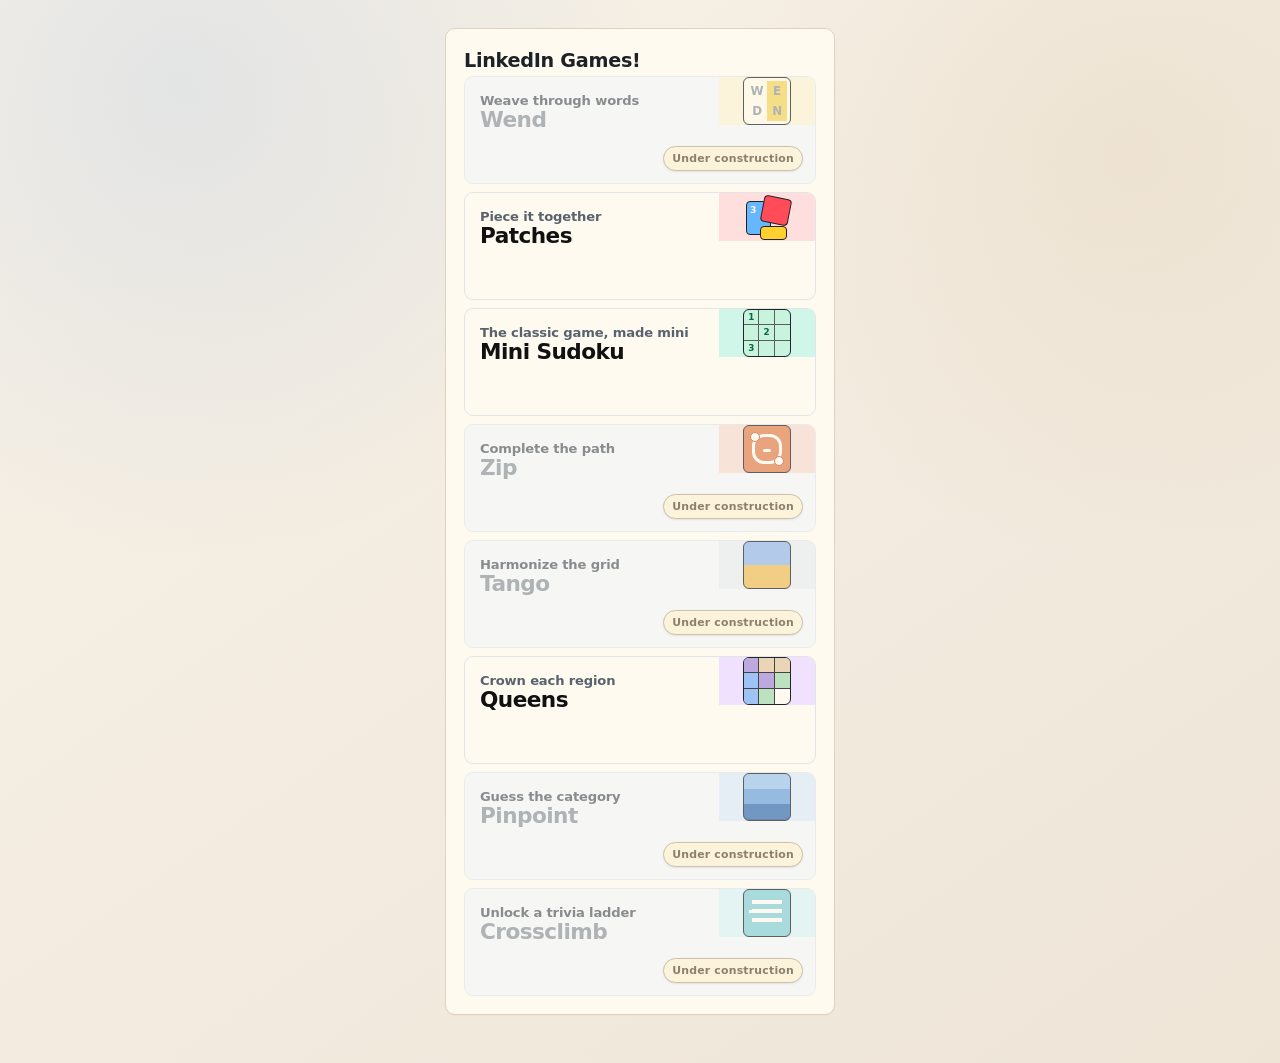
==== commit 4bad075d: "test" ====
--- a/index.html
+++ b/index.html
@@ -1,37 +1,1702 @@
 <!doctype html>
 <html lang="en">
 <head>
-  <meta charset="utf-8">
-  <meta name="viewport" content="width=device-width, initial-scale=1">
-  <title>Daily Games</title>
-  <style>
-    :root { font-family: Inter, ui-sans-serif, system-ui, -apple-system, BlinkMacSystemFont, "Segoe UI", sans-serif; color: #17202a; background: #eef1f5; }
-    * { box-sizing: border-box; }
-    body { min-height: 100vh; margin: 0; padding: clamp(24px, 6vw, 72px) 20px; background: radial-gradient(circle at 15% 5%, #dceaff, transparent 32rem), linear-gradient(145deg, #f8f7f4, #eef1f5); }
-    main { width: min(100%, 880px); margin: auto; }
-    h1 { margin: 0; font-size: clamp(2rem, 5vw, 3.25rem); letter-spacing: -.04em; }
-    p { margin: .7rem 0 2rem; color: #526171; font-size: 1.1rem; }
-    .games { display: grid; grid-template-columns: repeat(auto-fit, minmax(210px, 1fr)); gap: 14px; }
-    a { min-height: 140px; display: flex; flex-direction: column; justify-content: space-between; padding: 20px; border: 1px solid #d7dee7; border-radius: 18px; background: rgba(255,255,255,.92); color: inherit; box-shadow: 0 7px 20px rgba(25,39,55,.08); text-decoration: none; transition: transform 150ms ease, box-shadow 150ms ease, border-color 150ms ease; }
-    a:hover, a:focus-visible { transform: translateY(-3px); border-color: #1769d2; box-shadow: 0 14px 30px rgba(25,39,55,.14); outline: none; }
-    .name { font-size: 1.35rem; font-weight: 800; letter-spacing: -.025em; }
-    .tag { color: #687586; font-weight: 650; }
-  </style>
+<meta charset="utf-8">
+<meta name="viewport" content="width=device-width,initial-scale=1,viewport-fit=cover">
+<title>Daily Games</title>
+<style>
+:root{
+  --bg:#eef1f5;
+  --bg-warm:#f8f7f4;
+  --panel:rgba(255,250,240,.94);
+  --panel-solid:#fffaf0;
+  --ink:#17202a;
+  --ink-soft:#344150;
+  --muted:#687586;
+  --line:#d7dee7;
+  --line-strong:#bdc8d5;
+  --accent:#1769d2;
+  --accent-dark:#0d54b5;
+  --accent-soft:#eaf2ff;
+  --accent-ring:rgba(23,105,210,.22);
+  --danger:#b42318;
+  --danger-soft:#fff0ee;
+  --ok:#087443;
+  --ok-soft:#eaf8f0;
+  --shadow-sm:0 3px 10px rgba(25,39,55,.08);
+  --shadow:0 16px 42px rgba(25,39,55,.12),0 2px 7px rgba(25,39,55,.06);
+  --shadow-board:0 18px 34px rgba(24,34,46,.18),0 2px 7px rgba(24,34,46,.12);
+  --radius:20px;
+  --ease:cubic-bezier(.2,.8,.2,1);
+  font-family:Inter,ui-sans-serif,system-ui,-apple-system,BlinkMacSystemFont,"Segoe UI",sans-serif;
+  color-scheme:light;
+}
+*{box-sizing:border-box}
+html{min-height:100%;background:var(--bg)}
+body{
+  margin:0;
+  min-height:100vh;
+  padding:clamp(10px,2.2vw,28px);
+  color:var(--ink);
+  background:
+    radial-gradient(circle at 14% 8%,rgba(23,105,210,.10),transparent 30rem),
+    radial-gradient(circle at 88% 14%,rgba(66,153,225,.08),transparent 26rem),
+    linear-gradient(145deg,var(--bg-warm),var(--bg));
+  touch-action:manipulation;
+  -webkit-font-smoothing:antialiased;
+  text-rendering:optimizeLegibility;
+}
+button,input{font:inherit}
+button{
+  min-height:42px;
+  border:1px solid var(--line);
+  border-radius:12px;
+  padding:.68rem 1rem;
+  color:var(--ink-soft);
+  background:linear-gradient(#fffaf0,#f8fafc);
+  box-shadow:0 1px 2px rgba(23,32,42,.06);
+  font-weight:750;
+  letter-spacing:-.01em;
+  cursor:pointer;
+  transition:transform 130ms var(--ease),box-shadow 160ms var(--ease),border-color 160ms var(--ease),background-color 160ms var(--ease),color 160ms var(--ease),opacity 160ms var(--ease);
+  -webkit-tap-highlight-color:transparent;
+}
+button:not(.cell):active:not(:disabled){
+  transform:translateY(1px) scale(.985);
+  box-shadow:0 1px 3px rgba(25,39,55,.10);
+  transition-duration:70ms;
+}
+button:focus-visible,input:focus-visible{
+  outline:3px solid var(--accent-ring);
+  outline-offset:2px;
+}
+button:disabled{
+  color:#8d98a5;
+  background:#f3f5f7;
+  border-color:#e1e5ea;
+  box-shadow:none;
+  opacity:.68;
+  cursor:not-allowed;
+  transform:none;
+}
+button.primary{
+  color:#fffaf0;
+  border-color:var(--accent);
+  background:linear-gradient(180deg,#2378de,var(--accent));
+  box-shadow:0 7px 16px rgba(23,105,210,.22),inset 0 1px rgba(255,250,240,.24);
+}
+.app{
+  width:min(100%,1120px);
+  margin:auto;
+  display:grid;
+  grid-template-columns:minmax(0,720px) minmax(270px,330px);
+  gap:clamp(14px,2vw,24px);
+  align-items:start;
+}
+.card{
+  position:relative;
+  overflow:hidden;
+  border:1px solid rgba(202,211,222,.88);
+  border-radius:var(--radius);
+  background:var(--panel);
+  box-shadow:var(--shadow);
+  backdrop-filter:blur(14px);
+  -webkit-backdrop-filter:blur(14px);
+  animation:cardIn 340ms var(--ease) both;
+}
+.card::before{
+  content:"";
+  position:absolute;
+  inset:0 0 auto;
+  height:1px;
+  background:linear-gradient(90deg,transparent,rgba(255,250,240,.95),transparent);
+  pointer-events:none;
+}
+.main{padding:clamp(14px,2vw,24px)}
+.side{padding:20px;animation-delay:60ms}
+.topbar{
+  display:flex;
+  align-items:center;
+  justify-content:space-between;
+  gap:16px;
+  margin-bottom:14px;
+}
+.title{display:flex;align-items:center;gap:12px;min-width:0}
+.logo{
+  width:42px;
+  height:42px;
+  flex:0 0 42px;
+  display:grid;
+  place-items:center;
+  border:1px solid #d7e4f7;
+  border-radius:13px;
+  color:#123e73;
+  background:linear-gradient(145deg,#f7fbff,#e7f1ff);
+  box-shadow:inset 0 1px rgba(255,250,240,.9),0 4px 12px rgba(23,105,210,.10);
+  font-size:1.65rem;
+  line-height:1;
+}
+.title h1{
+  margin:0;
+  font-size:clamp(1.35rem,3vw,1.82rem);
+  line-height:1.05;
+  letter-spacing:-.045em;
+  color:#13202e;
+}
+.subtitle{
+  margin-top:5px;
+  overflow:hidden;
+  color:var(--muted);
+  font-size:.82rem;
+  line-height:1.25;
+  text-overflow:ellipsis;
+  white-space:nowrap;
+}
+.timer{
+  flex:0 0 auto;
+  min-width:74px;
+  padding:.55rem .72rem;
+  border:1px solid #dce4ed;
+  border-radius:12px;
+  color:#263646;
+  background:#f8fafc;
+  box-shadow:inset 0 1px rgba(255,250,240,.9);
+  font-variant-numeric:tabular-nums;
+  font-size:.94rem;
+  font-weight:850;
+  letter-spacing:.035em;
+  text-align:center;
+  white-space:nowrap;
+}
+.size-control{
+  display:grid;
+  grid-template-columns:auto minmax(74px,102px) auto minmax(150px,1fr);
+  gap:9px;
+  align-items:center;
+  margin:0 0 16px;
+  padding:11px;
+  border:1px solid #e1e6ec;
+  border-radius:14px;
+  background:#f8fafc;
+}
+.size-control label{
+  color:#293746;
+  font-size:.86rem;
+  font-weight:800;
+  white-space:nowrap;
+}
+.size-control input{
+  width:100%;
+  height:42px;
+  border:1px solid var(--line-strong);
+  border-radius:10px;
+  padding:.55rem .7rem;
+  color:var(--ink);
+  background:#fffaf0;
+  box-shadow:inset 0 1px 2px rgba(25,39,55,.06);
+  font-weight:850;
+  text-align:center;
+  transition:border-color 150ms var(--ease),box-shadow 150ms var(--ease),background 150ms var(--ease);
+}
+.size-control input:focus{border-color:var(--accent);box-shadow:0 0 0 3px var(--accent-ring)}
+.size-control button{height:42px;padding:.55rem .9rem}
+.size-help{color:var(--muted);font-size:.77rem;line-height:1.3}
+.board-shell{
+  width:min(100%,666px);
+  margin:auto;
+  display:grid;
+  grid-template-columns:27px minmax(0,1fr);
+  grid-template-rows:auto 27px;
+  align-items:stretch;
+}
+.col-labels,.row-labels{
+  color:#4d5d6d;
+  font-size:.78rem;
+  font-weight:900;
+  letter-spacing:.025em;
+}
+.col-labels{grid-column:2;grid-row:2;display:grid;align-items:center;text-align:center}
+.row-labels{grid-column:1;grid-row:1;display:grid;align-items:center;text-align:center}
+.coord-label{display:grid;place-items:center;min-width:0;overflow:hidden}
+.board-wrap{
+  grid-column:2;
+  grid-row:1;
+  position:relative;
+  width:100%;
+  margin:0;
+  overflow:hidden;
+  border-radius:13px;
+  background:#d7dbe0;
+  box-shadow:var(--shadow-board),0 0 0 2px #26313c,0 0 0 6px rgba(255,250,240,.8);
+  isolation:isolate;
+}
+.board-wrap::before{content:"";display:block;padding-top:100%}
+.board-wrap::after{
+  content:"";
+  position:absolute;
+  z-index:9;
+  inset:0;
+  border-radius:inherit;
+  box-shadow:inset 0 0 0 1px rgba(255,250,240,.28),inset 0 10px 20px rgba(255,250,240,.05);
+  pointer-events:none;
+}
+.board{
+  position:absolute;
+  inset:0;
+  display:grid;
+  width:100%;
+  height:100%;
+  min-width:0;
+  min-height:0;
+  user-select:none;
+  -webkit-user-select:none;
+  touch-action:none;
+}
+.cell{
+  appearance:none;
+  -webkit-appearance:none;
+  position:relative;
+  display:block;
+  width:100%;
+  height:100%;
+  min-width:0;
+  min-height:0;
+  overflow:hidden;
+  margin:0;
+  padding:0;
+  border:0 solid rgba(20,27,34,.76);
+  border-radius:0;
+  outline:none;
+  color:#1f2b37;
+  background:var(--cell);
+  background-image:none;
+  box-shadow:none;
+  line-height:1;
+  cursor:pointer;
+  transition:filter 110ms var(--ease),box-shadow 110ms var(--ease);
+}
+.cell:active{transform:none;filter:brightness(.97) saturate(1.04)}
+.cell::after{
+  content:"";
+  position:absolute;
+  z-index:8;
+  inset:8%;
+  border-radius:8px;
+  border:0 solid transparent;
+  opacity:1;
+  pointer-events:none;
+  transition:box-shadow 140ms var(--ease),background 140ms var(--ease),border-color 140ms var(--ease),transform 140ms var(--ease),opacity 140ms var(--ease);
+}
+.cell:focus-visible::after{
+  box-shadow:inset 0 0 0 3px #fffaf0,0 0 0 3px var(--accent),0 0 0 6px rgba(23,105,210,.20);
+}
+.cell .mark{
+  position:absolute;
+  z-index:5;
+  inset:0;
+  display:grid;
+  place-items:center;
+  overflow:hidden;
+  color:#182431;
+  font-size:min(42px,calc(58vmin / var(--n)));
+  font-weight:900;
+  line-height:1;
+  text-shadow:0 1px 0 rgba(255,250,240,.62),0 2px 5px rgba(18,29,40,.14);
+  pointer-events:none;
+}
+.cell.queen .mark{
+  top:50%;
+  right:auto;
+  bottom:auto;
+  left:50%;
+  width:auto;
+  height:auto;
+  display:block;
+  overflow:visible;
+  text-align:center;
+  transform:translate(-50%,-50%);
+}
+.cell.queen.queen-enter .mark{
+  animation:queenIn 170ms var(--ease) both;
+}
+.cell.x .mark{font-size:0;opacity:.78;text-shadow:none}
+.cell.x .mark::before,.cell.x .mark::after{
+  content:"";
+  position:absolute;
+  left:18%;
+  top:calc(50% - 2px);
+  width:64%;
+  height:clamp(2px,.32em,4px);
+  border-radius:999px;
+  background:currentColor;
+  transform-origin:center;
+}
+.cell.x.x-enter .mark::before,.cell.x.x-enter .mark::after{
+  animation:xIn 140ms var(--ease) both;
+}
+.cell.x .mark::before{transform:rotate(45deg)}
+.cell.x .mark::after{transform:rotate(-45deg)}
+.cell.conflict::after{
+  background:repeating-linear-gradient(135deg,rgba(180,35,24,.14) 0 6px,rgba(180,35,24,.36) 6px 11px);
+  box-shadow:inset 0 0 0 3px var(--danger),0 0 0 2px rgba(255,250,240,.68),0 0 14px rgba(180,35,24,.34);
+  animation:conflictNudge 220ms var(--ease) both;
+}
+.cell.hint-area::before,.cell.hint-target::before{
+  content:"";
+  position:absolute;
+  z-index:4;
+  border-radius:8px;
+  pointer-events:none;
+}
+.cell.hint-area::before{
+  inset:7%;
+  border:2px solid rgba(23,105,210,.72);
+  background:rgba(255,250,240,.13);
+  animation:hintAreaIn 160ms var(--ease) both;
+}
+.cell.hint-target::before{
+  inset:13%;
+  border:3px solid var(--accent);
+  background:rgba(23,105,210,.17);
+  box-shadow:0 0 0 3px rgba(255,250,240,.72),0 0 0 6px rgba(23,105,210,.25),0 0 18px rgba(23,105,210,.24);
+  animation:hintPulse .72s var(--ease) infinite alternate;
+}
+.cell.hint-problem::before{
+  border-color:var(--danger);
+  background:rgba(180,35,24,.18);
+  box-shadow:0 0 0 3px rgba(255,250,240,.72),0 0 0 6px rgba(180,35,24,.25),0 0 18px rgba(180,35,24,.22);
+}
+.cell .mock-mark{
+  position:absolute;
+  z-index:7;
+  left:50%;
+  top:50%;
+  color:#174ea6;
+  font-size:min(42px,calc(58vmin / var(--n)));
+  font-weight:900;
+  line-height:1;
+  text-shadow:0 1px 0 rgba(255,250,240,.94);
+  filter:drop-shadow(0 2px 4px rgba(23,78,166,.32));
+  transform:translate(-50%,-50%) scale(.64);
+  pointer-events:none;
+}
+.cell.mock-queen-enter .mock-mark{
+  animation:mockQueenIn 160ms var(--ease) both;
+}
+.cell .mock-x-mark{
+  position:absolute;
+  z-index:6;
+  inset:0;
+  color:#174ea6;
+  opacity:.92;
+  pointer-events:none;
+}
+.cell .mock-x-mark::before,.cell .mock-x-mark::after{
+  content:"";
+  position:absolute;
+  left:25%;
+  top:calc(50% - 1.5px);
+  width:50%;
+  height:clamp(2px,.25em,3px);
+  border-radius:999px;
+  background:currentColor;
+  box-shadow:0 0 0 1px rgba(255,250,240,.76),0 1px 4px rgba(23,78,166,.24);
+  transform-origin:center;
+}
+.cell.mock-x-enter .mock-x-mark::before,.cell.mock-x-enter .mock-x-mark::after{
+  animation:mockXIn 140ms var(--ease) both;
+}
+.cell .mock-x-mark::before{transform:rotate(45deg)}
+.cell .mock-x-mark::after{transform:rotate(-45deg)}
+.cell.mock-queen::after,.cell.mock-x::after{
+  background:rgba(255,250,240,.07);
+  box-shadow:inset 0 0 0 2px rgba(23,78,166,.75),0 0 0 1px rgba(255,250,240,.55);
+}
+.mock-tools{
+  display:grid;
+  grid-template-columns:minmax(145px,1fr) auto;
+  gap:9px;
+  align-items:center;
+  margin:10px 0 3px;
+  padding:10px;
+  border:1px solid #e1e7ee;
+  border-radius:14px;
+  background:#f8fafc;
+}
+.mock-tools button{min-height:42px;border-radius:10px;padding:.62rem .82rem}
+.mock-tools .mock-toggle{
+  color:#17406f;
+  border-color:#b9cae1;
+  background:linear-gradient(#f8fbff,#eef5ff);
+}
+.mock-tools .mock-toggle.active{
+  color:#fffaf0;
+  border-color:#174ea6;
+  background:linear-gradient(180deg,#2866bc,#174ea6);
+  box-shadow:0 7px 16px rgba(23,78,166,.22),inset 0 1px rgba(255,250,240,.2);
+  animation:toggleOn 180ms var(--ease) both;
+}
+.mock-tools .mock-help{
+  grid-column:1/-1;
+  min-height:1.25em;
+  color:var(--muted);
+  font-size:.76rem;
+  line-height:1.35;
+}
+.mock-tools .mock-help.active{color:#17406f;font-weight:700}
+.mock-legend{display:inline-block;color:#174ea6;transform:scale(.78)}
+.cell.idle-forced::before{
+  content:"";
+  position:absolute;
+  z-index:5;
+  inset:13%;
+  border:3px solid rgba(255,250,240,.97);
+  border-radius:9px;
+  box-shadow:0 0 0 4px rgba(23,105,210,.86),0 0 20px 6px rgba(23,105,210,.42);
+  pointer-events:none;
+  animation:forcedTileFlash .76s var(--ease) infinite;
+}
+.cell.simulated-queen .mark{
+  color:var(--accent);
+  filter:drop-shadow(0 1px 0 #fffaf0) drop-shadow(0 0 6px rgba(23,105,210,.50));
+  animation:simQueenPop 180ms var(--ease) both;
+}
+.cell.simulated-x{color:var(--accent)}
+.cell.simulated-x .mark{opacity:.96}
+.cell.hint-problem .mark,.cell.simulated-queen.hint-problem .mark{
+  color:var(--danger);
+  filter:drop-shadow(0 1px 0 #fffaf0) drop-shadow(0 0 6px rgba(180,35,24,.48));
+}
+.generating{
+  position:absolute;
+  z-index:10;
+  inset:0;
+  display:none;
+  place-items:center;
+  padding:22px;
+  color:#223449;
+  background:rgba(250,252,255,.90);
+  backdrop-filter:blur(5px);
+  -webkit-backdrop-filter:blur(5px);
+  font-weight:800;
+  text-align:center;
+}
+.generating.show{display:grid;animation:overlayIn 150ms ease-out both}
+.spinner{
+  width:35px;
+  height:35px;
+  margin:0 auto 11px;
+  border:4px solid #d8e1eb;
+  border-top-color:var(--accent);
+  border-radius:50%;
+  box-shadow:0 0 0 4px rgba(255,250,240,.65);
+  animation:spin .66s linear infinite;
+}
+.status{
+  min-height:3.4em;
+  margin:13px 0 4px;
+  padding:9px 12px;
+  display:grid;
+  place-items:center;
+  border:1px solid transparent;
+  border-radius:11px;
+  color:var(--muted);
+  background:transparent;
+  font-size:.87rem;
+  line-height:1.4;
+  text-align:center;
+  transition:color 150ms var(--ease),background 150ms var(--ease),border-color 150ms var(--ease),box-shadow 150ms var(--ease);
+}
+.status.ok{
+  color:var(--ok);
+  border-color:#bee5cf;
+  background:var(--ok-soft);
+  box-shadow:inset 3px 0 0 #2da86b;
+  font-weight:800;
+}
+.status.bad{
+  color:var(--danger);
+  border-color:#f0c5bf;
+  background:var(--danger-soft);
+  box-shadow:inset 3px 0 0 var(--danger);
+  font-weight:800;
+}
+.status.hint{
+  place-items:start;
+  color:#23415f;
+  border-color:#c6daf2;
+  background:#f2f7fd;
+  box-shadow:inset 3px 0 0 var(--accent);
+  white-space:pre-line;
+  text-align:left;
+}
+.status.hint ol{width:100%;margin:.1rem 0 .35rem;padding-left:1.65rem}
+.status.hint li{
+  padding:.22rem .42rem;
+  border-radius:7px;
+  opacity:.48;
+  transition:opacity 150ms var(--ease),background 150ms var(--ease),transform 150ms var(--ease);
+}
+.status.hint li.done{opacity:.74}
+.status.hint li.active{
+  color:#123f6b;
+  background:#dcecff;
+  box-shadow:inset 3px 0 0 var(--accent);
+  font-weight:800;
+  opacity:1;
+  transform:translateX(2px);
+}
+.status.hint .hint-footer{margin-top:.25rem;color:#23415f;font-weight:750}
+.actions{
+  display:grid;
+  grid-template-columns:repeat(5,minmax(0,1fr));
+  gap:8px;
+  margin-top:10px;
+}
+.actions button{min-width:0;padding:.65rem .35rem;border-radius:11px;font-size:.82rem;white-space:normal}
+.side h2{
+  margin:0 0 11px;
+  color:#1e2b39;
+  font-size:.92rem;
+  letter-spacing:.015em;
+  text-transform:uppercase;
+}
+.rules{
+  margin:0;
+  padding-left:1.28rem;
+  color:#394858;
+  font-size:.88rem;
+  line-height:1.55;
+}
+.rules li{padding-left:.12rem}
+.rules li+li{margin-top:7px}
+.rules li::marker{color:var(--accent);font-weight:850}
+.legend{
+  display:flex;
+  flex-wrap:wrap;
+  gap:9px 14px;
+  margin:17px 0 3px;
+  padding:11px 0 0;
+  border-top:1px solid #e4e8ed;
+  color:var(--muted);
+  font-size:.8rem;
+}
+.legend span{display:inline-flex;align-items:center;gap:5px}
+.legend b{color:var(--ink);font-size:1.05rem}
+.settings{margin-top:15px;padding-top:15px;border-top:1px solid var(--line)}
+.setting{
+  display:flex;
+  align-items:center;
+  justify-content:space-between;
+  gap:12px;
+  padding:10px 0;
+}
+.setting+.setting{border-top:1px solid #edf0f3}
+.setting label{color:#293746;font-size:.86rem;font-weight:750;cursor:pointer}
+.setting small{display:block;margin-top:3px;color:var(--muted);font-size:.75rem;font-weight:400;line-height:1.25}
+.switch{
+  appearance:none;
+  position:relative;
+  width:46px;
+  height:27px;
+  flex:0 0 auto;
+  margin:0;
+  border:1px solid #aab5c1;
+  border-radius:999px;
+  background:#b9c1ca;
+  box-shadow:inset 0 1px 3px rgba(22,33,44,.14);
+  cursor:pointer;
+  transition:background 170ms var(--ease),border-color 170ms var(--ease),box-shadow 170ms var(--ease);
+}
+.switch::after{
+  content:"";
+  position:absolute;
+  top:3px;
+  left:3px;
+  width:19px;
+  height:19px;
+  border-radius:50%;
+  background:#fffaf0;
+  box-shadow:0 2px 5px rgba(20,30,40,.24);
+  transition:transform 170ms var(--ease),box-shadow 170ms var(--ease);
+}
+.switch:checked{
+  border-color:var(--accent);
+  background:var(--accent);
+  box-shadow:inset 0 1px 3px rgba(4,49,105,.18),0 0 0 3px rgba(23,105,210,.10);
+}
+.switch:checked::after{transform:translateX(19px)}
+.switch:active::after{box-shadow:0 1px 3px rgba(20,30,40,.28)}
+.meta{margin-top:14px}
+.badge{
+  display:inline-flex;
+  align-items:center;
+  gap:5px;
+  padding:5px 9px;
+  border:1px solid #bfe4ce;
+  border-radius:999px;
+  color:#075d34;
+  background:#e8f7ee;
+  font-size:.72rem;
+  font-weight:850;
+  letter-spacing:.01em;
+}
+.badge::before{content:"✓";font-size:.78rem}
+.win{
+  position:fixed;
+  z-index:30;
+  inset:0;
+  display:none;
+  place-items:center;
+  padding:18px;
+  background:rgba(15,25,36,.52);
+  backdrop-filter:blur(7px);
+  -webkit-backdrop-filter:blur(7px);
+}
+.win.show{display:grid;animation:modalBackdropIn 180ms ease-out both}
+.win-card{
+  width:min(92vw,405px);
+  padding:29px;
+  border:1px solid rgba(255,250,240,.8);
+  border-radius:22px;
+  background:#fffaf0;
+  box-shadow:0 28px 70px rgba(10,20,32,.30);
+  text-align:center;
+  animation:modalCardIn 260ms var(--ease) both;
+}
+.win-crown{
+  width:82px;
+  height:82px;
+  margin:0 auto 10px;
+  display:grid;
+  place-items:center;
+  border:1px solid #cfe0f6;
+  border-radius:24px;
+  color:#134c8b;
+  background:linear-gradient(145deg,#f7fbff,#e6f1ff);
+  box-shadow:0 12px 26px rgba(23,105,210,.16),inset 0 1px rgba(255,250,240,.9);
+  font-size:3.4rem;
+}
+.win h2{margin:.25rem 0;color:#172535;font-size:1.55rem;letter-spacing:-.035em}
+.win p{margin:.55rem 0;color:var(--muted)}
+.win .row{display:flex;gap:9px;justify-content:center;margin-top:18px}
+.win .row button{min-width:120px}
+@keyframes cardIn{from{opacity:0;transform:translateY(8px)}to{opacity:1;transform:none}}
+@keyframes queenIn{0%{opacity:.2;transform:translate(-50%,-50%) scale(.62)}70%{opacity:1;transform:translate(-50%,-50%) scale(1.06)}100%{transform:translate(-50%,-50%) scale(1)}}
+@keyframes xIn{from{opacity:.2;scale:.5}to{opacity:1;scale:1}}
+@keyframes mockQueenIn{from{opacity:.2;transform:translate(-50%,-50%) scale(.38)}to{opacity:1;transform:translate(-50%,-50%) scale(.64)}}
+@keyframes mockXIn{from{opacity:.1;scale:.55}to{opacity:1;scale:1}}
+@keyframes conflictNudge{0%,100%{transform:none}35%{transform:translateX(-2px)}70%{transform:translateX(2px)}}
+@keyframes hintAreaIn{from{opacity:0;transform:scale(.88)}to{opacity:1;transform:none}}
+@keyframes hintPulse{from{transform:scale(.94);opacity:.72}to{transform:scale(1);opacity:1}}
+@keyframes forcedTileFlash{0%,100%{transform:scale(.84);opacity:.14}46%{transform:scale(1);opacity:1}}
+@keyframes simQueenPop{from{transform:translate(-50%,-50%) scale(.55);opacity:.2}to{transform:translate(-50%,-50%) scale(1);opacity:1}}
+@keyframes toggleOn{from{transform:scale(.98)}65%{transform:scale(1.015)}to{transform:none}}
+@keyframes spin{to{transform:rotate(360deg)}}
+@keyframes overlayIn{from{opacity:0}to{opacity:1}}
+@keyframes modalBackdropIn{from{opacity:0}to{opacity:1}}
+@keyframes modalCardIn{from{opacity:0;transform:translateY(10px) scale(.97)}to{opacity:1;transform:none}}
+@media(min-width:761px){.side{position:sticky;top:clamp(10px,2.2vw,28px)}}
+@media(max-width:900px){
+  .app{grid-template-columns:minmax(0,1fr) minmax(245px,285px);gap:14px}
+  .main{padding:16px}
+  .side{padding:17px}
+  .size-control{grid-template-columns:auto minmax(72px,94px) auto}.size-help{grid-column:1/-1}
+  .actions{grid-template-columns:repeat(3,minmax(0,1fr))}.actions .primary{grid-column:span 2}
+}
+@media(max-width:760px){
+  body{padding:8px}
+  .app{grid-template-columns:1fr;gap:10px}
+  .card{border-radius:16px;box-shadow:0 10px 28px rgba(25,39,55,.10)}
+  .main{padding:12px}
+  .side{padding:16px;box-shadow:0 7px 20px rgba(25,39,55,.08)}
+  .topbar{margin-bottom:12px}
+  .logo{width:38px;height:38px;flex-basis:38px;border-radius:11px;font-size:1.48rem}
+  .subtitle{display:none}
+  .timer{min-width:68px;padding:.5rem .6rem}
+  .size-control{grid-template-columns:auto minmax(70px,94px) auto;margin-bottom:13px;padding:9px}
+  .size-help{grid-column:1/-1}
+  .board-shell{width:100%;grid-template-columns:22px minmax(0,1fr);grid-template-rows:auto 22px}
+  .col-labels,.row-labels{font-size:.7rem}
+  .board-wrap{width:100%;min-width:0;min-height:0;border-radius:10px;box-shadow:0 11px 23px rgba(24,34,46,.15),0 0 0 2px #26313c,0 0 0 4px rgba(255,250,240,.72)}
+  .status{margin-top:11px;font-size:.82rem}
+  .mock-tools{grid-template-columns:1fr auto;padding:9px}
+  .actions{grid-template-columns:repeat(2,minmax(0,1fr));gap:7px}
+  .actions .primary{grid-column:span 2}
+  .legend{margin-top:14px}
+}
+@media(max-width:410px){
+  body{padding:6px}
+  .main{padding:10px}
+  .topbar{gap:8px}
+  .title{gap:8px}
+  .title h1{font-size:1.28rem}
+  .timer{min-width:62px;font-size:.84rem}
+  .size-control{grid-template-columns:auto minmax(62px,1fr) auto;gap:6px;padding:8px}
+  .size-control label{font-size:.78rem}
+  .size-control button{padding:.5rem .65rem}
+  .mock-tools{grid-template-columns:minmax(0,1fr) auto;gap:7px}
+  .mock-tools button{padding:.55rem .62rem;font-size:.78rem}
+  .actions button{font-size:.78rem}
+  .win-card{padding:22px 18px}
+  .win .row{flex-direction:column}.win .row button{width:100%}
+}
+@media(max-width:340px){
+  .logo{display:none}
+  .board-shell{grid-template-columns:18px minmax(0,1fr);grid-template-rows:auto 18px}
+  .size-control{grid-template-columns:1fr 68px}.size-control label{align-self:center}.size-control button{grid-column:1/-1}.size-help{grid-column:1/-1}
+}
+@media(prefers-reduced-motion:reduce){
+  *,*::before,*::after{scroll-behavior:auto!important;animation-duration:.01ms!important;animation-iteration-count:1!important;transition-duration:.01ms!important}
+}
+
+/* Daily games hub and companion games */
+[hidden]{display:none!important}
+.game-screen{width:100%}
+.suite-back{
+  position:fixed;z-index:40;top:max(10px,env(safe-area-inset-top));left:max(10px,env(safe-area-inset-left));
+  display:inline-flex;align-items:center;gap:7px;min-height:42px;padding:.55rem .82rem;border-radius:12px;
+  border:1px solid #d9e0e7;background:rgba(255,250,240,.96);box-shadow:0 5px 16px rgba(27,42,58,.12);
+  color:#263646;font-size:.84rem;font-weight:820;backdrop-filter:blur(10px)
+}
+.suite-back:active{transform:scale(.98);background:#f3f6f8}
+.games-home{display:grid;place-items:start center;min-height:calc(100vh - 20px);padding:0 0 20px}
+.games-hub{
+  width:min(100%,390px);padding:18px;border:1px solid #dfe3e7;border-radius:10px;background:#fffaf0;
+  box-shadow:0 1px 0 rgba(0,0,0,.02)
+}
+.games-hub h1{margin:2px 0 3px;font-size:1.2rem;line-height:1.25;letter-spacing:-.015em;color:#1d2226}
+.games-hub>p{margin:0 0 17px;color:#59636d;font-size:.88rem;line-height:1.35}
+.game-list{display:grid;gap:8px}
+.game-launch{
+  display:grid;grid-template-columns:minmax(0,1fr) 96px;min-height:108px;padding:0;overflow:hidden;
+  border:1px solid #e1e5e8;border-radius:9px;background:#fffaf0;color:#111;text-align:left;box-shadow:none
+}
+.game-launch:active{transform:scale(.995);background:#fbfbfb}
+.game-copy{display:flex;flex-direction:column;justify-content:space-between;min-width:0;padding:16px 15px 14px}
+.game-kicker{color:#59636d;font-size:.82rem;line-height:1.25}
+.game-name{font-size:1.35rem;font-weight:760;line-height:1.05;letter-spacing:-.025em}
+.game-art{display:grid;place-items:center;position:relative;overflow:hidden}
+.art-wend{background:#fff2c6}.art-patches{background:#ffdede}.art-sudoku{background:#cff6e8}.art-zip{background:#ffd9ca}
+.art-tango{background:#e7edf3}.art-queens{background:#f0e1ff}.art-pinpoint{background:#d8eaff}.art-crossclimb{background:#d3f4f7}
+.hub-icon{position:relative;width:48px;height:48px;border:1.8px solid #20252a;border-radius:6px;background:#fffaf0;box-shadow:0 1px 0 rgba(0,0,0,.08)}
+.wend-icon{display:grid;grid-template-columns:1fr 1fr;grid-template-rows:1fr 1fr;padding:3px;background:#fff8dc}
+.wend-icon span{display:grid;place-items:center;font-size:.74rem;font-weight:850}.wend-icon span:nth-child(2),.wend-icon span:nth-child(4){background:#ffd52f}
+.patches-icon{border:0;background:transparent;box-shadow:none}.patch-card{position:absolute;border:1.5px solid #222;border-radius:4px;background:#fffaf0}
+.patch-card.one{left:3px;top:8px;width:25px;height:34px;background:#65b8ff}.patch-card.two{right:1px;top:4px;width:28px;height:27px;background:#ff4c58;transform:rotate(11deg)}
+.patch-card.three{right:4px;bottom:1px;width:27px;height:14px;background:#ffd02e}.patch-card b{position:absolute;left:3px;top:2px;font-size:.58rem;color:#fffaf0}
+.sudoku-icon{display:grid;grid-template-columns:repeat(3,1fr);grid-template-rows:repeat(3,1fr);background:#c8f3dd}
+.sudoku-icon span{display:grid;place-items:center;border-right:1px solid #57605f;border-bottom:1px solid #57605f;font-size:.55rem;color:#096647}.sudoku-icon span:nth-child(3n){border-right:0}.sudoku-icon span:nth-child(n+7){border-bottom:0}
+.zip-icon{background:#ff7b39}.zip-track{position:absolute;inset:8px;border:3px solid #fffaf0;border-radius:12px}.zip-track:before,.zip-track:after{content:"";position:absolute;width:8px;height:8px;border-radius:50%;background:#fffaf0;border:1px solid #e45722}.zip-track:before{left:-5px;top:-5px}.zip-track:after{right:-5px;bottom:-5px}.zip-track i{position:absolute;left:8px;right:8px;top:50%;height:3px;background:#fffaf0;border-radius:3px}
+.tango-icon{overflow:hidden;background:linear-gradient(#8ab9ff 0 50%,#ffbd36 50% 100%)}
+.queens-icon{display:grid;grid-template-columns:repeat(3,1fr);grid-template-rows:repeat(3,1fr);overflow:hidden}.queens-icon i{border-right:1px solid #444;border-bottom:1px solid #444}.queens-icon i:nth-child(3n){border-right:0}.queens-icon i:nth-child(n+7){border-bottom:0}.queens-icon i:nth-child(1),.queens-icon i:nth-child(5){background:#bea9df}.queens-icon i:nth-child(2),.queens-icon i:nth-child(3){background:#ead6b7}.queens-icon i:nth-child(4),.queens-icon i:nth-child(7){background:#9ec3f5}.queens-icon i:nth-child(6),.queens-icon i:nth-child(8){background:#bce2bf}
+.pinpoint-icon{background:linear-gradient(#93c7ff 0 33%,#5fa7f3 33% 66%,#2876ce 66%);box-shadow:inset 0 -1px rgba(0,0,0,.2)}
+.cross-icon{background:#72d6df;padding:6px}.cross-icon:before{content:"";position:absolute;left:8px;right:8px;top:10px;height:4px;background:#fffaf0;box-shadow:0 9px 0 #fffaf0,0 18px 0 #fffaf0}.cross-icon:after{content:"";position:absolute;left:5px;top:20px;width:8px;height:3px;background:#fffaf0}
+.mini-game-screen{padding:8px 0 28px}
+.mini-game-layout{width:min(100%,900px);margin:auto;display:grid;grid-template-columns:minmax(0,610px) minmax(225px,1fr);gap:16px;align-items:start;padding-top:48px}
+.mini-main,.mini-side{background:#fffaf0;border:1px solid #dce3ea;border-radius:18px;box-shadow:0 12px 34px rgba(23,39,55,.11)}
+.mini-main{padding:clamp(14px,3vw,22px)}.mini-side{padding:18px}
+.mini-head{display:flex;align-items:center;justify-content:space-between;gap:12px;margin-bottom:15px}.mini-title{display:flex;align-items:center;gap:10px}.mini-title h1{margin:0;font-size:1.55rem;letter-spacing:-.035em}.mini-title p{margin:3px 0 0;color:#66717c;font-size:.82rem}.mini-emblem{display:grid;place-items:center;width:42px;height:42px;border:1px solid #d7dee5;border-radius:11px;font-weight:900;background:#f6f8fa}
+.mini-side h2{margin:0 0 10px;font-size:1rem}.mini-side ol,.mini-side ul{margin:0;padding-left:1.2rem;color:#3e4852;font-size:.9rem;line-height:1.5}.mini-side li+li{margin-top:5px}
+.mini-status{min-height:42px;margin:12px 0 8px;padding:10px 12px;border-radius:10px;background:#f6f8fa;color:#5a6570;font-size:.88rem;line-height:1.35;text-align:center}.mini-status.good{background:#eaf7ee;color:#0b6b3a;font-weight:750}.mini-status.bad{background:#fff0ee;color:#a43227;font-weight:750}
+.mini-actions{display:grid;grid-template-columns:repeat(3,minmax(0,1fr));gap:8px;margin-top:10px}.mini-actions button{min-height:44px;border-radius:10px;font-size:.84rem}.mini-actions .wide{grid-column:span 2}.mini-primary{background:#0a66c2!important;border-color:#0a66c2!important;color:#fffaf0!important}
+.wend-board{display:grid;grid-template-columns:repeat(4,1fr);gap:7px;width:min(100%,420px);margin:8px auto}.wend-cell{aspect-ratio:1;border:1px solid #cfd6dd;border-radius:11px;background:#fffaf0;font-size:clamp(1.25rem,7vw,2rem);font-weight:850}.wend-cell.selected{background:#fff0b8;border-color:#c89d00}.wend-cell.used{background:#dcefe4;border-color:#6caa82;color:#246b3c}.wend-word-line{display:flex;justify-content:space-between;gap:12px;padding:10px 12px;border:1px solid #e0e5ea;border-radius:10px;background:#fafbfc}.wend-found{display:flex;flex-wrap:wrap;gap:7px;margin-top:10px}.wend-chip{padding:5px 9px;border-radius:999px;background:#e8f5ed;color:#17663c;font-size:.78rem;font-weight:750}
+.patch-board{display:grid;grid-template-columns:repeat(5,1fr);width:min(100%,470px);margin:8px auto;border:2px solid #252b31;border-radius:10px;overflow:hidden;touch-action:none}.patch-cell{position:relative;aspect-ratio:1;border:0;border-right:1px solid #cbd2d9;border-bottom:1px solid #cbd2d9;border-radius:0;background:#fffaf0;font-size:1rem}.patch-cell:nth-child(5n){border-right:0}.patch-cell:nth-child(n+21){border-bottom:0}.patch-cell.start{box-shadow:inset 0 0 0 3px #0a66c2}.patch-cell .clue{display:grid;place-items:center;position:absolute;left:50%;top:50%;transform:translate(-50%,-50%);width:30px;height:30px;border:2px solid #20262c;border-radius:50%;background:#fffaf0;font-weight:850}.patch-cell.shape-0{background:#bfe8ff}.patch-cell.shape-1{background:#ffd3dc}.patch-cell.shape-2{background:#d8f2c5}.patch-cell.shape-3{background:#ffe9a8}.patch-cell.shape-4{background:#d9cff7}.patch-cell.shape-5{background:#ccefe9}
+.sudoku-board{display:grid;grid-template-columns:repeat(4,1fr);width:min(100%,430px);margin:10px auto;border:3px solid #252b31;border-radius:10px;overflow:hidden}.sudoku-cell{aspect-ratio:1;border:0;border-right:1px solid #8b949d;border-bottom:1px solid #8b949d;border-radius:0;background:#fffaf0;font-size:clamp(1.25rem,7vw,2rem);font-weight:780}.sudoku-cell:nth-child(2n){border-right:3px solid #252b31}.sudoku-cell:nth-child(4n){border-right:0}.sudoku-cell:nth-child(n+5):nth-child(-n+8){border-bottom:3px solid #252b31}.sudoku-cell:nth-child(n+13){border-bottom:0}.sudoku-cell.given{background:#e8f7f1;color:#176448}.sudoku-cell.conflict{background:#ffe7e4;color:#a12b20}
+.zip-board{display:grid;grid-template-columns:repeat(5,1fr);width:min(100%,470px);margin:10px auto;border:2px solid #222b31;border-radius:10px;overflow:hidden;touch-action:none}.zip-cell{position:relative;aspect-ratio:1;border:0;border-right:1px solid #d1d6db;border-bottom:1px solid #d1d6db;border-radius:0;background:#fffaf0}.zip-cell:nth-child(5n){border-right:0}.zip-cell:nth-child(n+21){border-bottom:0}.zip-cell.path{background:#ffd2bd;box-shadow:inset 0 0 0 5px #ff7a38}.zip-cell.current{box-shadow:inset 0 0 0 6px #d94f10}.zip-cell .num{position:absolute;left:50%;top:50%;transform:translate(-50%,-50%);display:grid;place-items:center;width:30px;height:30px;border:2px solid #252b31;border-radius:50%;background:#fffaf0;font-weight:850;z-index:2}.zip-cell .step{position:absolute;right:5px;bottom:3px;color:#7b3b1e;font-size:.58rem;font-weight:800}
+.tango-wrap{position:relative;width:min(100%,470px);margin:10px auto}.tango-board{display:grid;grid-template-columns:repeat(6,1fr);border:2px solid #252b31;border-radius:10px;overflow:hidden}.tango-cell{aspect-ratio:1;border:0;border-right:1px solid #c9d0d7;border-bottom:1px solid #c9d0d7;border-radius:0;background:#fffaf0;font-size:clamp(1.15rem,6vw,1.9rem)}.tango-cell:nth-child(6n){border-right:0}.tango-cell:nth-child(n+31){border-bottom:0}.tango-cell.sun{background:#fff2bd;color:#d78b00}.tango-cell.moon{background:#dceaff;color:#226dc1}.tango-cell.given{box-shadow:inset 0 0 0 3px rgba(35,45,55,.18)}.tango-cell.conflict{background:#ffe0dd!important;color:#a5281d!important}.tango-relation{position:absolute;z-index:4;display:grid;place-items:center;width:20px;height:20px;border:1px solid #2a3035;border-radius:5px;background:#fffaf0;font-size:.7rem;font-weight:900;transform:translate(-50%,-50%);pointer-events:none}
+.pinpoint-clues{display:grid;gap:8px;margin:12px 0}.pin-clue{padding:13px 14px;border:1px solid #d8e0e8;border-radius:11px;background:#e9f3ff;color:#154e8a;font-size:1rem;font-weight:750}.pin-clue.hidden{color:transparent;background:#f2f4f6;position:relative}.pin-clue.hidden:after{content:"Hidden clue";position:absolute;left:14px;color:#7b858f;font-weight:600}.pin-form{display:grid;grid-template-columns:minmax(0,1fr) auto;gap:8px}.pin-form input,.cross-answer{min-height:44px;border:1px solid #cbd4dc;border-radius:10px;padding:.7rem .8rem;font:inherit}.pin-form input:focus,.cross-answer:focus{outline:3px solid rgba(10,102,194,.16);border-color:#0a66c2}
+.cross-clues{display:grid;gap:8px}.cross-clue{display:grid;grid-template-columns:minmax(0,1fr) 120px;gap:8px;align-items:center;padding:10px;border:1px solid #dce2e7;border-radius:10px;background:#fafbfc}.cross-clue label{font-size:.86rem;color:#45515c}.cross-order{display:grid;gap:7px;margin-top:12px}.cross-rung{display:grid;grid-template-columns:40px 1fr 40px;align-items:center;gap:7px}.cross-rung button{min-height:38px;padding:0;border-radius:8px}.cross-word{padding:10px;border:1px solid #b8c9d8;border-radius:9px;background:#eaf7f8;text-align:center;font-weight:850;letter-spacing:.12em}
+.suite-win{z-index:60}.suite-win .win-card{max-width:370px}
+@media(max-width:760px){
+  .suite-back{position:absolute;top:8px;left:8px}.mini-game-layout{grid-template-columns:1fr;gap:10px;padding-top:48px}.mini-side{box-shadow:none}.mini-main,.mini-side{border-radius:14px}.games-hub{width:min(100%,390px);padding:14px}.game-launch{grid-template-columns:minmax(0,1fr) 90px;min-height:104px}.game-name{font-size:1.25rem}.mini-actions{grid-template-columns:repeat(2,minmax(0,1fr))}.mini-actions .wide{grid-column:auto}.cross-clue{grid-template-columns:1fr}.cross-answer{width:100%}
+}
+@media(max-width:380px){.game-launch{grid-template-columns:minmax(0,1fr) 82px}.game-copy{padding:14px 12px}.games-hub{padding:11px}.mini-main{padding:12px}.mini-title h1{font-size:1.35rem}}
+
+
+/* Per-game sizing and richer scalable boards */
+.mini-head{flex-wrap:wrap;align-items:flex-start}
+.mini-size-control{
+  display:flex;align-items:center;gap:8px;min-height:40px;padding:5px 6px 5px 10px;
+  border:1px solid #dce3ea;border-radius:11px;background:#f7f9fb;color:#42505e
+}
+.mini-size-control label{font-size:.75rem;font-weight:800;white-space:nowrap}
+.mini-size-control select{
+  min-height:30px;border:1px solid #c8d2dc;border-radius:8px;padding:3px 28px 3px 8px;
+  color:#1f2d3a;background:#fffaf0;font:inherit;font-size:.78rem;font-weight:800
+}
+.mini-size-control select:focus-visible{outline:3px solid rgba(10,102,194,.16);outline-offset:1px;border-color:#0a66c2}
+.mini-actions.four{grid-template-columns:repeat(4,minmax(0,1fr))}
+.wend-board,.patch-board,.sudoku-board,.zip-board,.tango-board{max-width:100%}
+.wend-board{--wend-size:4;grid-template-columns:repeat(var(--wend-size),1fr)}
+.wend-board[data-size="5"]{width:min(100%,470px);gap:5px}.wend-board[data-size="3"]{width:min(100%,360px)}
+.patch-board{--patch-size:5;grid-template-columns:repeat(var(--patch-size),1fr);background:#f7f9fb}
+.patch-cell{position:relative;isolation:isolate;overflow:hidden;transition:none}
+.patch-cell .clue{z-index:4;box-shadow:0 2px 5px rgba(20,30,40,.14)}
+.patch-cell.filled{color:#1b2a38}
+.patch-cell.shape-0{background:linear-gradient(145deg,#9bdcff,#c8efff)}
+.patch-cell.shape-1{background:linear-gradient(145deg,#ff9eab,#ffd1d7)}
+.patch-cell.shape-2{background:linear-gradient(145deg,#a8e68f,#d8f5ca)}
+.patch-cell.shape-3{background:linear-gradient(145deg,#ffd45c,#ffedb0)}
+.patch-cell.shape-4{background:linear-gradient(145deg,#bca4f2,#dfd3fb)}
+.patch-cell.shape-5{background:linear-gradient(145deg,#8cded0,#c9f1ea)}
+.patch-cell.shape-6{background:linear-gradient(145deg,#ffb878,#ffe0bd)}
+.patch-cell.shape-7{background:linear-gradient(145deg,#8db8ff,#c8dcff)}
+.patch-cell.shape-8{background:linear-gradient(145deg,#f3a4e5,#f8d4f2)}
+.patch-cell.shape-9{background:linear-gradient(145deg,#9fd7a8,#d3efd8)}
+.patch-cell.shape-10{background:linear-gradient(145deg,#f5c88b,#f9e3bd)}
+.patch-cell.shape-11{background:linear-gradient(145deg,#94d3e7,#caedf5)}
+.patch-cell.patch-anchor::after{
+  content:"";position:absolute;z-index:2;right:10%;bottom:10%;opacity:.32;pointer-events:none;
+  border:2px solid currentColor;background:rgba(255,250,240,.28)
+}
+.patch-cell.patch-anchor.patch-square::after{width:28%;aspect-ratio:1;border-radius:4px}
+.patch-cell.patch-anchor.patch-wide::after{width:44%;height:16%;border-radius:999px}
+.patch-cell.patch-anchor.patch-tall::after{width:16%;height:44%;border-radius:999px}
+.patch-cell.start{z-index:3;box-shadow:inset 0 0 0 4px #0a66c2,0 0 0 2px rgba(255,250,240,.85)}
+.sudoku-board{--sudoku-size:4;grid-template-columns:repeat(var(--sudoku-size),1fr)}
+.sudoku-board[data-size="6"]{width:min(100%,470px)}.sudoku-board[data-size="9"]{width:min(100%,520px)}
+.sudoku-board[data-size="6"] .sudoku-cell{font-size:clamp(1rem,5.2vw,1.55rem)}
+.sudoku-board[data-size="9"] .sudoku-cell{font-size:clamp(.78rem,3.9vw,1.22rem)}
+.zip-board{--zip-size:5;grid-template-columns:repeat(var(--zip-size),1fr)}
+.zip-board[data-size="7"],.zip-board[data-size="8"]{width:min(100%,520px)}
+.zip-board[data-size="7"] .zip-cell .num,.zip-board[data-size="8"] .zip-cell .num{width:25px;height:25px;font-size:.76rem}
+.zip-board[data-size="7"] .zip-cell .step,.zip-board[data-size="8"] .zip-cell .step{font-size:.48rem}
+.tango-board{--tango-size:6;grid-template-columns:repeat(var(--tango-size),1fr)}
+.tango-wrap[data-size="4"]{width:min(100%,380px)}.tango-wrap[data-size="8"]{width:min(100%,520px)}
+.tango-wrap[data-size="8"] .tango-cell{font-size:clamp(.82rem,4vw,1.35rem)}
+.pinpoint-clues[data-count="6"]{gap:6px}.pinpoint-clues[data-count="6"] .pin-clue{padding:10px 12px;font-size:.9rem}
+.cross-order[data-length="6"]{gap:5px}.cross-order[data-length="6"] .cross-word{padding:8px}
+@media(max-width:620px){
+  .mini-size-control{width:100%;justify-content:space-between}
+  .mini-size-control select{min-width:104px}
+  .mini-actions.four{grid-template-columns:repeat(2,minmax(0,1fr))}
+}
+@media(max-width:380px){
+  .mini-size-control{padding-left:8px}.mini-size-control label{font-size:.72rem}.mini-size-control select{font-size:.74rem}
+}
+
+
+/* Difficulty controls and verified-puzzle presentation */
+.queens-controls{
+  grid-template-columns:auto minmax(72px,96px) auto minmax(94px,118px) auto 1fr;
+}
+.size-control select{
+  height:42px;min-width:0;border:1px solid var(--line);border-radius:10px;padding:0 30px 0 10px;
+  color:var(--ink);background:#fffaf0;font:inherit;font-size:.82rem;font-weight:800
+}
+.size-control select:focus-visible{outline:3px solid var(--accent-ring);border-color:var(--accent)}
+.mini-controls{display:flex;flex-wrap:wrap;justify-content:flex-end;gap:8px}
+.mini-controls .mini-size-control{width:auto}
+.patch-cell.clue-cell{background:#fffaf0}
+.patch-cell .clue{
+  --patch-clue:#65b8ff;z-index:5;display:grid;place-items:center;position:absolute;left:50%;top:50%;
+  transform:translate(-50%,-50%);border:1.8px solid #26323d;background:var(--patch-clue);color:#111;
+  box-shadow:0 2px 5px rgba(20,30,40,.16);font-size:clamp(.68rem,3.4vw,.98rem);font-weight:900;line-height:1
+}
+.patch-cell .clue.patch-square{width:44%;aspect-ratio:1;border-radius:7px}
+.patch-cell .clue.patch-wide{width:66%;height:34%;border-radius:7px}
+.patch-cell .clue.patch-tall{width:34%;height:66%;border-radius:7px}
+.patch-cell .clue .clue-empty{font-size:.72em;opacity:.78}
+.patch-cell.filled .clue{box-shadow:0 2px 5px rgba(20,30,40,.18),0 0 0 2px rgba(255,250,240,.72)}
+.patch-cell.patch-anchor::after{display:none!important}
+.zip-cell{box-sizing:border-box}
+.zip-cell.wall-right{border-right-color:#27313a!important;border-right-width:4px!important}
+.zip-cell.wall-bottom{border-bottom-color:#27313a!important;border-bottom-width:4px!important}
+.cross-order::before,.cross-order::after{display:block;padding:5px 9px;color:#61707e;font-size:.68rem;font-weight:900;letter-spacing:.12em;text-align:center}
+.cross-order::before{content:"TOP"}.cross-order::after{content:"BOTTOM"}
+.cross-answer.prefilled{background:#e9f6ee;color:#17663c;font-weight:850}
+.verified-note{font-weight:800;color:#0a6b3b}
+@media(max-width:760px){
+  .queens-controls{grid-template-columns:auto minmax(68px,1fr) auto minmax(90px,1fr)}
+  .queens-controls button{grid-column:1/-1}.queens-controls .size-help{grid-column:1/-1}
+  .mini-controls{width:100%;display:grid;grid-template-columns:1fr 1fr}
+  .mini-controls .mini-size-control{width:100%}
+}
+@media(max-width:410px){
+  .queens-controls{grid-template-columns:1fr 1fr}.queens-controls label{align-self:center}
+  .mini-controls{grid-template-columns:1fr}
+}
+
+
+/* v9: five-level controls, drag-based Patches, and mobile Crossclimb */
+.queens-controls{grid-template-columns:auto minmax(78px,110px) auto 1fr}
+.patch-board{touch-action:none;-webkit-user-select:none;user-select:none}
+.patch-cell.clue-cell{cursor:grab}
+.patch-cell.drag-origin{box-shadow:inset 0 0 0 4px #0a66c2,0 0 0 2px rgba(255,250,240,.92);z-index:8}
+.patch-cell.patch-preview{z-index:6;background:rgba(10,102,194,.13)!important}
+.patch-cell.patch-preview-valid{background:rgba(5,118,66,.18)!important}
+.patch-cell.patch-preview-invalid{background:rgba(180,35,24,.16)!important}
+.patch-cell.patch-preview-edge{box-shadow:inset 0 0 0 2px currentColor}
+.patch-cell .clue:empty::after{content:""}
+.cross-main{overflow:visible}
+.cross-ladder{width:min(100%,420px);margin:14px auto 12px;display:grid;gap:10px;touch-action:none;user-select:none}
+.cross-ladder-row{position:relative;display:grid;grid-template-columns:32px minmax(0,1fr) 32px;align-items:center;gap:8px;min-height:58px}
+.cross-rail{align-self:stretch;position:relative;display:grid;place-items:center;color:#69747d;font-size:1rem;font-weight:900}
+.cross-rail::before{content:"";position:absolute;top:-10px;bottom:-10px;left:50%;width:1.5px;background:#c9ced3;transform:translateX(-50%);z-index:0}
+.cross-ladder-row:first-child .cross-rail::before{top:50%}
+.cross-ladder-row:last-child .cross-rail::before{bottom:50%}
+.cross-rel{position:relative;z-index:1;padding:2px;background:#fffaf0;line-height:1}
+.cross-card{position:relative;min-height:58px;border:1px solid #d9dee3;border-radius:6px;background:#f0f0f0;box-shadow:0 3px 0 rgba(0,0,0,.10);display:grid;place-items:center;padding:7px 42px 7px 12px}
+.cross-ladder-row.locked .cross-card{background:#ffd0b6;border-color:#f1bea0;color:#493528}
+.cross-ladder-row.active .cross-card{background:#99d8e4;border-color:#78c6d5}
+.cross-ladder-row.dragging .cross-card{opacity:.7;transform:scale(.985)}
+.cross-lock{position:absolute;right:14px;top:50%;transform:translateY(-50%);font-size:1.1rem}
+.cross-grip{position:absolute;right:8px;top:50%;transform:translateY(-50%);width:27px;height:38px;border:0;background:transparent;padding:0;color:#51606d;font-size:1.25rem;cursor:grab;touch-action:none}
+.cross-word-fixed,.cross-row-input{font:900 clamp(1rem,4.8vw,1.35rem)/1.1 ui-monospace,SFMono-Regular,Menlo,Consolas,monospace;letter-spacing:.18em;text-align:center;text-transform:uppercase}
+.cross-row-input{width:100%;min-width:0;border:0;background:transparent;outline:0;padding:7px 2px;color:#17222b}
+.cross-row-input::placeholder{color:#6d7a84;opacity:.72;letter-spacing:.22em}
+.cross-row-actions{width:min(100%,420px);margin:16px auto;display:grid;grid-template-columns:1fr 1fr;gap:10px}
+.cross-row-actions button{min-height:44px;border:1.5px solid #545b61;border-radius:999px;background:#fffaf0}
+.cross-clue-bar{margin:0 -18px -2px;padding:13px 42px 13px 18px;border-top:1px solid #d9dde1;border-bottom:1px solid #d9dde1;background:#f3f5f6;text-align:center;font-size:.9rem;color:#313a42;position:relative}
+.cross-clue-bar::after{content:"⌄";position:absolute;right:18px;top:50%;transform:translateY(-56%);font-size:1.25rem;color:#7c858c}
+@media(max-width:760px){.queens-controls{grid-template-columns:auto minmax(72px,1fr) auto}.queens-controls .size-help{grid-column:1/-1}.cross-ladder{gap:9px}.cross-ladder-row{min-height:54px}.cross-card{min-height:54px}.cross-clue-bar{margin-left:-14px;margin-right:-14px}}
+
+/* Shared cream surface palette and crisp board frames. */
+:root{
+  --bg:#eee5d7;
+  --bg-warm:#f8f2e8;
+  --panel:rgba(255,250,240,.94);
+  --panel-solid:#fffaf0;
+  --line:#d9cdbb;
+  --line-strong:#c8b89f;
+}
+html{background:var(--bg)}
+body{background:radial-gradient(circle at 14% 8%,rgba(23,105,210,.09),transparent 30rem),radial-gradient(circle at 88% 14%,rgba(167,119,46,.08),transparent 26rem),linear-gradient(145deg,var(--bg-warm),var(--bg))}
+button{border-color:var(--line);background:linear-gradient(#fffaf0,#f4eadb)}
+.mini-main,.mini-side,.games-hub{background:#fffaf0;border-color:#ded1be}
+.mini-size-control,.wend-word-line,.mini-status{background:#f8f0e4;border-color:#ded1be}
+.patch-board,.sudoku-board,.zip-board,.tango-board{
+  border-color:#263746;
+  background:#263746;
+  border-radius:13px;
+  box-shadow:0 12px 26px rgba(24,34,46,.16),0 0 0 1px rgba(255,250,240,.88);
+}
+.sudoku-cell{background:#fffaf0;border-color:#c8bba7;background-clip:padding-box;box-shadow:none}
+.sudoku-cell.given{background:#e8f4e8;color:#176448}
+/* Games that are intentionally not available yet. */
+.game-launch:disabled{position:relative;cursor:not-allowed;opacity:.72;filter:saturate(.72)}
+.game-launch:disabled::after{content:"Under construction";position:absolute;right:12px;bottom:12px;padding:5px 8px;border:1px solid #bea987;border-radius:999px;background:#fff1c9;color:#6b5130;font-size:.68rem;font-weight:850;letter-spacing:.02em;box-shadow:0 1px 2px rgba(45,35,20,.12)}
+/* Clear mint states replace the previous gray-green panels. */
+.mini-status.good,.status.ok{background:#dff3e1;color:#145c3f;border-color:#a7d7b1;box-shadow:inset 3px 0 0 #2f9a5b}
+.wend-cell.used,.sudoku-cell.given,.tango-cell.given{background:#dff3e1;color:#145c3f}
+.sudoku-cell.conflict,.tango-cell.conflict{background:#ffe1d8!important;color:#9d2d21!important}
+/* Stable cell borders: warm, fixed-color frames and separators. */
+.patch-board,.sudoku-board,.zip-board,.tango-board{border:2px solid #987447!important;background:#987447!important;box-shadow:0 8px 20px rgba(66,46,22,.14),0 0 0 1px rgba(255,250,240,.9)!important}
+.patch-cell,.sudoku-cell,.zip-cell,.tango-cell{border-color:#d7c3a2!important;border-style:solid!important;box-sizing:border-box;background-clip:padding-box}
+.patch-cell.filled{border-color:#aa8250!important}
+.sudoku-board{border-color:#7f613d!important;background:#7f613d!important}
+.sudoku-cell,.sudoku-cell.given{background:#fff8e8!important;color:#263746!important;font-weight:850}
+.sudoku-cell{font-size:clamp(1.45rem,8vw,2.35rem)!important}
+.sudoku-board[data-size="6"] .sudoku-cell{font-size:clamp(1.25rem,6.5vw,1.95rem)!important}
+.sudoku-board[data-size="9"] .sudoku-cell{font-size:clamp(1rem,5vw,1.45rem)!important}
+/* Center game configuration controls above every board. */
+.mini-head{justify-content:center!important}
+.mini-controls{width:100%;justify-content:center!important}
+@media(max-width:760px){.mini-controls{margin-left:auto;margin-right:auto}}
+/* Mobile-safe layout: prevent horizontal clipping and keep game controls readable. */
+@media(max-width:760px){
+  html,body{width:100%;max-width:100%;overflow-x:hidden}
+  body{padding:8px}
+  .app,.mini-game-layout,.mini-main,.mini-side{width:100%;min-width:0}
+  .mini-game-layout{padding-top:44px}
+  .mini-head{display:grid;grid-template-columns:1fr;justify-items:center;gap:10px;text-align:center}
+  .mini-title{justify-content:center;text-align:left}
+  .mini-timer{justify-self:center}
+  .mini-controls{display:flex!important;width:100%!important;justify-content:center!important;gap:7px}
+  .mini-controls .mini-size-control{flex:1 1 140px;width:auto!important;max-width:210px;justify-content:space-between}
+  .patch-board,.sudoku-board,.zip-board,.tango-wrap{margin-left:auto;margin-right:auto}
+  .mini-actions{width:100%}
+}
+/* Mobile back navigation stays in flow and cannot overlap game content. */
+@media(max-width:760px){
+  .game-screen{position:relative}
+  .suite-back{position:static!important;display:inline-flex;margin:0 0 10px 2px;vertical-align:top}
+  .mini-game-screen{padding-top:0}
+  .mini-game-layout{padding-top:0!important}
+  #queensScreen .app{margin-top:0}
+}
+</style>
 </head>
 <body>
-  <main>
-    <h1>Daily Games</h1>
-    <p>Choose a game to play.</p>
-    <nav class="games" aria-label="Games">
-      <a href="wend.html"><span class="name">Wend</span><span class="tag">Weave through words</span></a>
-      <a href="patches.html"><span class="name">Patches</span><span class="tag">Piece it together</span></a>
-      <a href="sudoku.html"><span class="name">Mini Sudoku</span><span class="tag">The classic game, made mini</span></a>
-      <a href="zip.html"><span class="name">Zip</span><span class="tag">Complete the path</span></a>
-      <a href="tango.html"><span class="name">Tango</span><span class="tag">Harmonize the grid</span></a>
-      <a href="queens.html"><span class="name">Queens</span><span class="tag">Crown each region</span></a>
-      <a href="pinpoint.html"><span class="name">Pinpoint</span><span class="tag">Guess the category</span></a>
-      <a href="crossclimb.html"><span class="name">Crossclimb</span><span class="tag">Unlock a trivia ladder</span></a>
-    </nav>
+
+<section class="game-screen games-home" id="homeScreen">
+  <div class="games-hub">
+    <h1>LinkedIn Games!</h1>
+    <div class="game-list">
+      <button class="game-launch" data-game="wend" type="button" disabled aria-disabled="true" title="Under construction"><span class="game-copy"><span class="game-kicker">Weave through words</span><span class="game-name">Wend</span></span><span class="game-art art-wend"><span class="hub-icon wend-icon"><span>W</span><span>E</span><span>D</span><span>N</span></span></span></button>
+      <button class="game-launch" data-game="patches" type="button"><span class="game-copy"><span class="game-kicker">Piece it together</span><span class="game-name">Patches</span></span><span class="game-art art-patches"><span class="hub-icon patches-icon"><span class="patch-card one"><b>3</b></span><span class="patch-card two"></span><span class="patch-card three"></span></span></span></button>
+      <button class="game-launch" data-game="sudoku" type="button"><span class="game-copy"><span class="game-kicker">The classic game, made mini</span><span class="game-name">Mini Sudoku</span></span><span class="game-art art-sudoku"><span class="hub-icon sudoku-icon"><span>1</span><span></span><span></span><span></span><span>2</span><span></span><span>3</span><span></span><span></span></span></span></button>
+      <button class="game-launch" data-game="zip" type="button" disabled aria-disabled="true" title="Under construction"><span class="game-copy"><span class="game-kicker">Complete the path</span><span class="game-name">Zip</span></span><span class="game-art art-zip"><span class="hub-icon zip-icon"><span class="zip-track"><i></i></span></span></span></button>
+      <button class="game-launch" data-game="tango" type="button" disabled aria-disabled="true" title="Under construction"><span class="game-copy"><span class="game-kicker">Harmonize the grid</span><span class="game-name">Tango</span></span><span class="game-art art-tango"><span class="hub-icon tango-icon"></span></span></button>
+      <button class="game-launch" data-game="queens" type="button"><span class="game-copy"><span class="game-kicker">Crown each region</span><span class="game-name">Queens</span></span><span class="game-art art-queens"><span class="hub-icon queens-icon"><i></i><i></i><i></i><i></i><i></i><i></i><i></i><i></i><i></i></span></span></button>
+      <button class="game-launch" data-game="pinpoint" type="button" disabled aria-disabled="true" title="Under construction"><span class="game-copy"><span class="game-kicker">Guess the category</span><span class="game-name">Pinpoint</span></span><span class="game-art art-pinpoint"><span class="hub-icon pinpoint-icon"></span></span></button>
+      <button class="game-launch" data-game="crossclimb" type="button" disabled aria-disabled="true" title="Under construction"><span class="game-copy"><span class="game-kicker">Unlock a trivia ladder</span><span class="game-name">Crossclimb</span></span><span class="game-art art-crossclimb"><span class="hub-icon cross-icon"></span></span></button>
+    </div>
+  </div>
+</section>
+
+<section class="game-screen" id="queensScreen" hidden><button class="suite-back" data-home type="button">‹ All games</button>
+<div class="app">
+  <main class="card main">
+    <div class="topbar"><div class="title"><div class="logo">♛</div><div><h1>Queens</h1><div class="subtitle">Choose any board size; larger boards use more varied layouts</div></div></div><div class="timer" id="timer">00:00</div></div>
+    <div class="size-control queens-controls"><label for="boardSize">Board size</label><input id="boardSize" type="number" min="4" max="25" step="1" value="5" inputmode="numeric"><button id="applySize">Start</button><span class="size-help" id="sizeHelp">Every generated board is verified to have exactly one solution.</span></div>
+    <div class="board-shell"><div class="col-labels" id="colLabels" aria-hidden="true"></div><div class="row-labels" id="rowLabels" aria-hidden="true"></div><div class="board-wrap"><div class="board" id="board" role="grid" aria-label="Queens board"></div><div class="generating" id="generating"><div><div class="spinner"></div>Generating a unique logic puzzle…</div></div></div></div>
+    <div class="status" id="status" aria-live="polite">Click: empty → × → queen. Drag across cells to paint X marks.</div>
+    <div class="mock-tools"><button class="mock-toggle" id="mockMode" type="button" aria-pressed="false">Mock mode: Off</button><button id="clearMocks" type="button" disabled>Clear mocks</button><div class="mock-help" id="mockHelp">Turn on Mock mode: tap cycles mock × → mock queen; drag paints mock X's.</div></div>
+    <div class="actions"><button id="undo">Undo</button><button id="clear">Clear</button><button id="mistakes">Show mistakes</button><button id="hint">Rule out tile (3)</button><button class="primary" id="newGame">New game</button></div>
   </main>
+  <aside class="card side"><h2>Rules</h2><ol class="rules"><li>Place exactly one queen in every row.</li><li>Place exactly one queen in every column.</li><li>Place exactly one queen in every colored region.</li><li>Queens cannot touch, including diagonally.</li></ol><div class="legend"><span><b>×</b> impossible</span><span><b>♛</b> queen</span><span><b class="mock-legend">×/♛</b> mock</span></div><div class="settings"><h2>Settings</h2><div class="setting"><label for="autoCheck">Auto-check<small>Highlight rule violations</small></label><input class="switch" id="autoCheck" type="checkbox" checked></div><div class="setting"><label for="autoXs">Auto-place X's<small>Mark cells blocked by queens</small></label><input class="switch" id="autoXs" type="checkbox" checked></div></div><div class="meta"><span class="badge">No guessing required</span></div></aside>
+</div>
+
+</section>
+<section class="game-screen mini-game-screen" id="wendScreen" hidden>
+  <button class="suite-back" data-home type="button">‹ All games</button>
+  <div class="mini-game-layout"><main class="mini-main"><div class="mini-head"><div class="mini-title"><div class="mini-emblem" style="background:#fff2c6">WE</div><div><h1>Wend</h1><p>Use every letter exactly once</p></div></div><div class="mini-controls"><div class="mini-size-control"><label for="wendSize">Grid size</label><select id="wendSize"><option value="3">3 × 3</option><option value="4" selected>4 × 4</option><option value="5">5 × 5</option></select></div><div class="mini-size-control"><label for="wendDifficulty">Difficulty</label><select id="wendDifficulty"><option value="easy">Easy</option><option value="medium" selected>Medium</option><option value="hard">Hard</option><option value="expert">Expert</option><option value="master">Master</option></select></div></div></div><div class="wend-word-line"><span>Current word</span><strong id="wendCurrent">—</strong></div><div class="wend-board" id="wendGrid"></div><div class="wend-found" id="wendFound"></div><div class="mini-status" id="wendStatus">Connect adjacent letters horizontally or vertically, then submit the word.</div><div class="mini-actions"><button id="wendUndo" type="button">Undo letter</button><button id="wendSubmit" class="mini-primary" type="button">Submit word</button><button id="wendReset" type="button">New puzzle</button></div></main><aside class="mini-side"><h2>Rules</h2><ol><li>Connect adjacent letters horizontally or vertically.</li><li>Every letter must be used exactly once.</li><li>Words cannot overlap.</li></ol></aside></div>
+</section>
+<section class="game-screen mini-game-screen" id="patchesScreen" hidden>
+  <button class="suite-back" data-home type="button">‹ All games</button>
+  <div class="mini-game-layout"><main class="mini-main"><div class="mini-head"><div class="mini-title"><div class="mini-emblem" style="background:#ffdede">▦</div><div><h1>Patches</h1><p>Complete every colorful shape</p></div></div><div class="mini-controls"><div class="mini-size-control"><label for="patchSize">Board</label><select id="patchSize"><option value="4">4 × 4</option><option value="5" selected>5 × 5</option><option value="6">6 × 6</option><option value="7">7 × 7</option><option value="8">8 × 8</option></select></div><div class="mini-size-control"><label for="patchDifficulty">Difficulty</label><select id="patchDifficulty"><option value="easy">Easy</option><option value="medium" selected>Medium</option><option value="hard">Hard</option><option value="expert">Expert</option><option value="master">Master</option></select></div></div></div><div class="patch-board" id="patchGrid"></div><div class="mini-status" id="patchStatus">Press a colored clue and drag down-right until the rectangle matches its symbol.</div><div class="mini-actions four"><button id="patchUndo" type="button">Undo</button><button id="patchReset" type="button">Clear</button><button id="patchHint" class="mini-primary" type="button">Hint</button><button id="patchNew" type="button">New puzzle</button></div></main><aside class="mini-side"><h2>Rules</h2><ol><li>Fill the entire grid with non-overlapping rectangles and squares.</li><li>Each patch contains exactly one colored clue at its top-left corner.</li><li>The clue shape specifies square, wide, or tall.</li><li>A displayed number is the patch's exact area; a blank clue may use any matching area.</li></ol></aside></div>
+</section>
+<section class="game-screen mini-game-screen" id="sudokuScreen" hidden>
+  <button class="suite-back" data-home type="button">‹ All games</button>
+  <div class="mini-game-layout"><main class="mini-main"><div class="mini-head"><div class="mini-title"><div class="mini-emblem" style="background:#cff6e8">123</div><div><h1>Mini Sudoku</h1><p>The classic game, made flexible</p></div></div><div class="mini-controls"><div class="mini-size-control"><label for="sudokuSize">Puzzle</label><select id="sudokuSize"><option value="4" selected>4 × 4</option><option value="6">6 × 6</option><option value="9">9 × 9</option></select></div><div class="mini-size-control"><label for="sudokuDifficulty">Difficulty</label><select id="sudokuDifficulty"><option value="easy">Easy</option><option value="medium" selected>Medium</option><option value="hard">Hard</option><option value="expert">Expert</option><option value="master">Master</option></select></div></div></div><div class="sudoku-board" id="sudokuGrid"></div><div class="mini-status" id="sudokuStatus">Fill every row, column and box without repeating a number.</div><div class="mini-actions"><button id="sudokuReset" type="button">Reset</button><button id="sudokuHint" class="mini-primary" type="button">Hint</button><button id="sudokuNew" type="button">New puzzle</button></div></main><aside class="mini-side"><h2>Rules</h2><ol><li>Every row contains each number exactly once.</li><li>Every column contains each number exactly once.</li><li>Every outlined box contains each number exactly once.</li></ol></aside></div>
+</section>
+<section class="game-screen mini-game-screen" id="zipScreen" hidden>
+  <button class="suite-back" data-home type="button">‹ All games</button>
+  <div class="mini-game-layout"><main class="mini-main"><div class="mini-head"><div class="mini-title"><div class="mini-emblem" style="background:#ffd9ca">↝</div><div><h1>Zip</h1><p>Complete the path</p></div></div><div class="mini-controls"><div class="mini-size-control"><label for="zipSize">Board</label><select id="zipSize"><option value="4">4 × 4</option><option value="5" selected>5 × 5</option><option value="6">6 × 6</option><option value="7">7 × 7</option><option value="8">8 × 8</option></select></div><div class="mini-size-control"><label for="zipDifficulty">Difficulty</label><select id="zipDifficulty"><option value="easy">Easy</option><option value="medium" selected>Medium</option><option value="hard">Hard</option><option value="expert">Expert</option><option value="master">Master</option></select></div></div></div><div class="zip-board" id="zipGrid"></div><div class="mini-status" id="zipStatus">Start at 1, pass through the numbers in order, and fill every cell.</div><div class="mini-actions four"><button id="zipUndo" type="button">Undo</button><button id="zipReset" type="button">Clear</button><button id="zipHint" class="mini-primary" type="button">Hint</button><button id="zipNew" type="button">New path</button></div></main><aside class="mini-side"><h2>Rules</h2><ol><li>Draw one continuous path through every cell.</li><li>Move only horizontally or vertically.</li><li>Pass through numbered cells in order.</li><li>Dark walls cannot be crossed.</li></ol></aside></div>
+</section>
+<section class="game-screen mini-game-screen" id="tangoScreen" hidden>
+  <button class="suite-back" data-home type="button">‹ All games</button>
+  <div class="mini-game-layout"><main class="mini-main"><div class="mini-head"><div class="mini-title"><div class="mini-emblem" style="background:linear-gradient(#8ab9ff 50%,#ffbd36 50%)">◐</div><div><h1>Tango</h1><p>Harmonize the grid</p></div></div><div class="mini-controls"><div class="mini-size-control"><label for="tangoSize">Board</label><select id="tangoSize"><option value="4">4 × 4</option><option value="6" selected>6 × 6</option><option value="8">8 × 8</option></select></div><div class="mini-size-control"><label for="tangoDifficulty">Difficulty</label><select id="tangoDifficulty"><option value="easy">Easy</option><option value="medium" selected>Medium</option><option value="hard">Hard</option><option value="expert">Expert</option><option value="master">Master</option></select></div></div></div><div class="tango-wrap" id="tangoWrap"><div class="tango-board" id="tangoGrid"></div><div id="tangoRelations"></div></div><div class="mini-status" id="tangoStatus">Tap a cell to cycle between sun and moon.</div><div class="mini-actions four"><button id="tangoUndo" type="button">Undo</button><button id="tangoReset" type="button">Clear</button><button id="tangoHint" class="mini-primary" type="button">Hint</button><button id="tangoNew" type="button">New puzzle</button></div></main><aside class="mini-side"><h2>Rules</h2><ol><li>Each row and column contains equal numbers of suns and moons.</li><li>No more than two identical symbols may touch in a row.</li><li>= means the cells match; × means they differ.</li></ol></aside></div>
+</section>
+<section class="game-screen mini-game-screen" id="pinpointScreen" hidden>
+  <button class="suite-back" data-home type="button">‹ All games</button>
+  <div class="mini-game-layout"><main class="mini-main"><div class="mini-head"><div class="mini-title"><div class="mini-emblem" style="background:#d8eaff">⌖</div><div><h1>Pinpoint</h1><p>Guess the category</p></div></div><div class="mini-controls"><div class="mini-size-control"><label for="pinpointSize">Clues</label><select id="pinpointSize"><option value="4">4 clues</option><option value="5" selected>5 clues</option><option value="6">6 clues</option></select></div><div class="mini-size-control"><label for="pinpointDifficulty">Difficulty</label><select id="pinpointDifficulty"><option value="easy">Easy</option><option value="medium" selected>Medium</option><option value="hard">Hard</option><option value="expert">Expert</option><option value="master">Master</option></select></div></div></div><div class="pinpoint-clues" id="pinpointClues"></div><form class="pin-form" id="pinpointForm"><input id="pinpointGuess" autocomplete="off" placeholder="Guess the category" aria-label="Guess the category"><button class="mini-primary" type="submit">Guess</button></form><div class="mini-status" id="pinpointStatus">Use as few clues as possible.</div><div class="mini-actions"><button id="pinpointReveal" type="button">Reveal clue</button><button id="pinpointNew" class="mini-primary wide" type="button">New puzzle</button></div></main><aside class="mini-side"><h2>How to play</h2><ol><li>Study the revealed clue.</li><li>Guess the category linking every clue.</li><li>Each incorrect guess reveals another clue.</li></ol></aside></div>
+</section>
+<section class="game-screen mini-game-screen" id="crossclimbScreen" hidden>
+  <button class="suite-back" data-home type="button">‹ All games</button>
+  <div class="mini-game-layout"><main class="mini-main cross-main"><div class="mini-head"><div class="mini-title"><div class="mini-emblem" style="background:#d3f4f7">≋</div><div><h1>Crossclimb</h1><p>Solve and order a one-letter word ladder</p></div></div><div class="mini-controls"><div class="mini-size-control"><label for="crossWordLength">Word length</label><select id="crossWordLength"><option value="4" selected>4 letters</option><option value="5">5 letters</option><option value="6">6 letters</option></select></div><div class="mini-size-control"><label for="crossDifficulty">Difficulty</label><select id="crossDifficulty"><option value="easy">Easy</option><option value="medium" selected>Medium</option><option value="hard">Hard</option><option value="expert">Expert</option><option value="master">Master</option></select></div></div></div><div class="cross-ladder" id="crossLadder" aria-label="Crossclimb word ladder"></div><div class="cross-row-actions"><button id="crossReveal" type="button">Reveal row</button><button id="crossHint" type="button">Hint</button></div><div class="cross-clue-bar" id="crossClue">Select a movable row to see its clue.</div><div class="mini-status" id="crossStatus">Complete the five middle words and drag them into the only valid order.</div><div class="mini-actions"><button id="crossCheck" class="mini-primary wide" type="button">Check ladder</button><button id="crossNew" type="button">New puzzle</button></div></main><aside class="mini-side"><h2>Rules</h2><ol><li>The top and bottom words are locked.</li><li>Solve each middle row from its clue.</li><li>Drag middle rows to reorder them.</li><li>Neighboring words must differ by exactly one letter.</li></ol></aside></div>
+</section>
+
+<div class="win" id="win"><div class="win-card"><div class="win-crown">♛</div><h2>Puzzle solved</h2><p id="winText"></p><div class="row"><button id="closeWin">View board</button><button class="primary" id="winNew">New game</button></div></div></div>
+<div class="win suite-win" id="suiteWin"><div class="win-card"><div class="win-crown" id="suiteWinIcon">✓</div><h2 id="suiteWinTitle">Puzzle solved</h2><p id="suiteWinText"></p><div class="row"><button id="suiteWinHome" type="button">All games</button><button class="primary" id="suiteWinAgain" type="button">Play again</button></div></div></div>
+<script>
+(function(){
+'use strict';
+var MIN_SIZE=4,MAX_SIZE=25,MAX_GENERATED_BASE=9;
+var $=function(s){return document.querySelector(s)};
+var boardEl=$('#board'),colLabelsEl=$('#colLabels'),rowLabelsEl=$('#rowLabels'),statusEl=$('#status'),genEl=$('#generating'),timerEl=$('#timer'),sizeInput=$('#boardSize');
+var n=5,regions=[],solution=[],regionColors=[],cells=[],history=[],moves=0,startedAt=0,timerId=null,solved=false,generationToken=0,dragState=null,hintsLeft=3,hintHistory=[],hintFocus=null,hintVisual=null,recentSolutionFamilies={},IDLE_HINT_MS=30000,idleHintTimer=null,idleFlashTimer=null,idleForcedTiles=[],lastValidMarkAt=0,hintPlaybackTimer=null,hintPlaybackToken=0,mockMode=false,mockQueens=new Set(),mockXs=new Set(),xAnimationTiles=new Set(),queenAnimationTiles=new Set(),mockXAnimationTiles=new Set(),mockQueenAnimationTiles=new Set(),mockClearOnNextPress=false,mockClearTimer=null;
+function randInt(max){return Math.floor(Math.random()*max)}
+function shuffle(a){for(var i=a.length-1;i>0;i--){var j=randInt(i+1),t=a[i];a[i]=a[j];a[j]=t}return a}
+function fmtTime(ms){var s=Math.max(0,Math.floor(ms/1000)),m=Math.floor(s/60);return String(m).padStart(2,'0')+':'+String(s%60).padStart(2,'0')}
+function startTimer(){clearInterval(timerId);startedAt=Date.now();timerEl.textContent='00:00';timerId=setInterval(function(){if(!solved)timerEl.textContent=fmtTime(Date.now()-startedAt)},500)}
+function setStatus(text,type){statusEl.textContent=text;statusEl.className='status'+(type?' '+type:'')}
+function baseConfig(size){return{maxAttempts:size<=5?55:size===6?75:size===7?100:size===8?135:190,preferSingleton:size<=5,minRegion:size>=8?2:1}}
+var COLORS=[[5,85,72],[215,88,72],[125,66,67],[48,96,68],[282,76,75],[185,82,65],[330,84,75],[90,74,68],[25,94,70],[245,80,78],[160,74,64],[60,94,72],[350,76,62],[205,80,60],[110,56,78],[40,86,82],[295,64,62],[175,66,80],[320,66,65],[80,66,80],[15,78,82],[230,66,62],[145,60,80],[55,78,58],[270,60,82],[195,70,78],[340,66,84],[100,58,58],[30,70,58],[255,58,62]];
+function colorDistance(a,b){var dh=Math.abs(a[0]-b[0]);dh=Math.min(dh,360-dh)/180;return dh*3+Math.abs(a[1]-b[1])/34+Math.abs(a[2]-b[2])/18}
+function makePalette(count,map,size){var adjacency=Array.from({length:count},function(){return new Set()});for(var r=0;r<size;r++)for(var c=0;c<size;c++){var i=r*size+c,id=map[i];if(c+1<size&&map[i+1]!==id){adjacency[id].add(map[i+1]);adjacency[map[i+1]].add(id)}if(r+1<size&&map[i+size]!==id){adjacency[id].add(map[i+size]);adjacency[map[i+size]].add(id)}}var order=Array.from({length:count},function(_,i){return i}).sort(function(a,b){return adjacency[b].size-adjacency[a].size||a-b}),assigned=Array(count).fill(-1),used=new Set(),limit=size>11?COLORS.length:Math.min(12,COLORS.length);for(var oi=0;oi<order.length;oi++){var rid=order[oi],best=-1,bestScore=-Infinity;for(var ci=0;ci<limit;ci++){if(used.has(ci))continue;var ns=Array.from(adjacency[rid]).map(function(x){return assigned[x]}).filter(function(x){return x>=0});var sep=ns.length?Math.min.apply(null,ns.map(function(x){return colorDistance(COLORS[ci],COLORS[x])})):5;var all=assigned.filter(function(x){return x>=0});var spread=all.length?Math.min.apply(null,all.map(function(x){return colorDistance(COLORS[ci],COLORS[x])})):2;var score=sep*4+spread;if(score>bestScore){bestScore=score;best=ci}}if(best<0){for(ci=0;ci<COLORS.length;ci++)if(!used.has(ci)){best=ci;break}}assigned[rid]=best;used.add(best)}return assigned.map(function(ci){var c=COLORS[ci];return 'hsl('+c[0]+', '+c[1]+'%, '+c[2]+'%)'})}
+function makeSolution(size){var used=Array(size).fill(false),out=[];function dfs(r){var opts=shuffle(Array.from({length:size},function(_,i){return i}));for(var k=0;k<opts.length;k++){var c=opts[k];if(used[c]||(r>0&&Math.abs(c-out[r-1])===1))continue;used[c]=true;out[r]=c;if(r===size-1||dfs(r+1))return true;used[c]=false}return false}return dfs(0)?out.slice():null}
+function solvePuzzle(map,size,limit){
+  limit=limit||2;
+  if(!Array.isArray(map)||map.length!==size*size)return{count:0,solution:null};
+  var count=0,first=null,assigned=Array(size).fill(-1),regionTiles=Array.from({length:size},function(){return[]});
+  for(var r=0;r<size;r++)for(var c=0;c<size;c++){var rid=map[r*size+c];if(!Number.isInteger(rid)||rid<0||rid>=size)return{count:0,solution:null};regionTiles[rid].push([r,c])}
+  for(r=0;r<size;r++)if(!regionTiles[r].length)return{count:0,solution:null};
+  function legal(r,c,usedCols,usedRegions){var rid=map[r*size+c],cb=1<<c,rb=1<<rid;if(assigned[r]>=0||(usedCols&cb)||(usedRegions&rb))return false;if(r>0&&assigned[r-1]>=0&&Math.abs(c-assigned[r-1])<=1)return false;if(r<size-1&&assigned[r+1]>=0&&Math.abs(c-assigned[r+1])<=1)return false;return true}
+  function dfs(depth,usedCols,usedRegions){
+    if(count>=limit)return;
+    if(depth===size){count++;if(!first)first=assigned.slice();return}
+    var best=null,list,i,p,r,c,rid;
+    function consider(candidate){if(!candidate.length)return false;if(best===null||candidate.length<best.length)best=candidate;return true}
+    for(r=0;r<size;r++)if(assigned[r]<0){list=[];for(c=0;c<size;c++)if(legal(r,c,usedCols,usedRegions))list.push([r,c]);if(!consider(list))return;if(best.length===1)break}
+    if(best.length!==1)for(c=0;c<size;c++)if(!(usedCols&(1<<c))){list=[];for(r=0;r<size;r++)if(legal(r,c,usedCols,usedRegions))list.push([r,c]);if(!consider(list))return;if(best.length===1)break}
+    if(best.length!==1)for(rid=0;rid<size;rid++)if(!(usedRegions&(1<<rid))){list=[];for(i=0;i<regionTiles[rid].length;i++){p=regionTiles[rid][i];if(legal(p[0],p[1],usedCols,usedRegions))list.push(p)}if(!consider(list))return;if(best.length===1)break}
+    for(i=0;i<best.length;i++){r=best[i][0];c=best[i][1];rid=map[r*size+c];assigned[r]=c;dfs(depth+1,usedCols|(1<<c),usedRegions|(1<<rid));assigned[r]=-1;if(count>=limit)return}
+  }
+  dfs(0,0,0);return{count:count,solution:first}
+}
+function solveCount(map,size,limit){return solvePuzzle(map,size,limit).count}
+function growUnique(size,sol,conf){var map=Array(size*size).fill(-1),sizes=Array(size).fill(1);for(var r=0;r<size;r++)map[r*size+sol[r]]=r;var frozen=conf.preferSingleton?randInt(size):-1,remaining=size*size-size;while(remaining){var options=[];for(r=0;r<size;r++)for(var c=0;c<size;c++){var i=r*size+c;if(map[i]>=0)continue;var near=new Set();if(r>0&&map[i-size]>=0)near.add(map[i-size]);if(r<size-1&&map[i+size]>=0)near.add(map[i+size]);if(c>0&&map[i-1]>=0)near.add(map[i-1]);if(c<size-1&&map[i+1]>=0)near.add(map[i+1]);Array.from(near).forEach(function(rid){if(rid!==frozen)options.push([i,rid,sizes[rid]])})}if(!options.length)return null;shuffle(options);options.sort(function(a,b){return a[2]-b[2]+(Math.random()-.5)*2.2});var placed=false;for(var o=0;o<options.length;o++){i=options[o][0];var rid=options[o][1];map[i]=rid;if(solveCount(map,size,2)===1){sizes[rid]++;remaining--;placed=true;break}map[i]=-1}if(!placed)return null}if(Math.min.apply(null,sizes)<conf.minRegion)return null;return map}
+var FALLBACK={4:{sol:[1,3,0,2],map:[0,0,0,1,0,1,1,1,2,2,3,3,2,3,3,3]},5:{sol:[4,2,0,3,1],map:[1,1,0,0,0,2,1,1,3,0,2,1,1,3,0,2,4,4,3,0,4,4,3,3,3]},6:{sol:[2,4,0,3,1,5],map:[0,0,0,1,5,5,2,2,0,1,1,5,2,2,3,3,3,5,2,4,4,3,5,5,2,4,4,3,5,5,2,2,5,5,5,5]},7:{sol:[6,2,0,4,1,5,3],map:[1,1,3,3,0,0,0,2,1,1,3,0,0,0,2,1,3,3,0,3,0,2,2,3,3,3,3,0,4,4,3,3,3,5,0,4,4,4,5,5,5,0,6,6,6,6,5,5,5]},8:{sol:[6,0,3,7,5,2,4,1],map:[0,0,0,0,0,0,0,0,1,0,0,0,0,0,0,0,1,1,1,2,2,0,0,0,1,1,2,2,2,3,3,3,1,5,2,2,2,4,4,3,7,5,5,5,6,4,4,3,7,7,5,5,6,6,4,3,7,7,5,6,6,6,4,4]},9:{sol:[5,2,4,7,0,8,3,1,6],map:[1,1,1,1,1,0,0,0,0,4,4,1,1,1,0,3,0,0,4,4,1,1,2,2,3,3,3,4,4,6,1,1,2,2,3,3,4,4,6,6,6,2,2,5,5,4,4,6,6,6,2,2,8,5,4,4,6,6,6,2,2,8,8,4,7,7,7,7,7,2,8,8,7,7,7,7,7,7,8,8,8]}};
+function transformPuzzle(data,size){var turns=randInt(4),mirror=Math.random()<.5,newMap=Array(size*size),newSol=Array(size);function tx(r,c){if(mirror)c=size-1-c;for(var k=0;k<turns;k++){var t=r;r=c;c=size-1-t}return[r,c]}for(var r=0;r<size;r++)for(var c=0;c<size;c++){var p=tx(r,c);newMap[p[0]*size+p[1]]=data.map[r*size+c]}for(r=0;r<size;r++){p=tx(r,data.sol[r]);newSol[p[0]]=p[1]}return{map:newMap,sol:newSol,unique:data.unique===true}}
+function insertionCandidates(data,size){var out=[];for(var row=0;row<=size;row++)for(var col=0;col<=size;col++){var up=row>0?(data.sol[row-1]>=col?data.sol[row-1]+1:data.sol[row-1]):-99,down=row<size?(data.sol[row]>=col?data.sol[row]+1:data.sol[row]):-99;if(row>0&&Math.abs(up-col)<=1)continue;if(row<size&&Math.abs(down-col)<=1)continue;out.push({row:row,col:col,edge:(row===0||row===size?1:0)+(col===0||col===size?1:0)})}shuffle(out);out.sort(function(a,b){return a.edge-b.edge+(Math.random()-.5)*.7});return out}
+function buildInsertedPuzzle(data,size,row,col,arms){var next=size+1,map=Array(next*next).fill(-1),sol=Array(next);for(var r=0;r<size;r++)for(var c=0;c<size;c++){var nr=r>=row?r+1:r,nc=c>=col?c+1:c;map[nr*next+nc]=data.map[r*size+c]}for(r=0;r<size;r++){nr=r>=row?r+1:r;sol[nr]=data.sol[r]>=col?data.sol[r]+1:data.sol[r]}sol[row]=col;var lower=Math.random()<.5,run=1+randInt(3);for(c=0;c<next;c++)if(c!==col){if(--run<=0){lower=!lower;run=1+randInt(4)}var oc=c<col?c:c-1,orow=row===0?0:row===size?size-1:(lower?row:row-1);map[row*next+c]=data.map[orow*size+oc]}var right=Math.random()<.5;run=1+randInt(3);for(r=0;r<next;r++)if(r!==row){if(--run<=0){right=!right;run=1+randInt(4)}orow=r<row?r:r-1;oc=col===0?0:col===size?size-1:(right?col:col-1);map[r*next+col]=data.map[orow*size+oc]}map[row*next+col]=size;var around=shuffle([[row-1,col],[row+1,col],[row,col-1],[row,col+1]]).filter(function(p){return p[0]>=0&&p[0]<next&&p[1]>=0&&p[1]<next});for(var a=0;a<arms&&a<around.length;a++)map[around[a][0]*next+around[a][1]]=size;return{map:map,sol:sol}}
+function verifiedInsertedPuzzle(data,size,pick,arms){var expanded=buildInsertedPuzzle(data,size,pick.row,pick.col,arms);return finalUniqueValidation(expanded,size+1)?expanded:null}
+function guaranteedUniqueExtension(data,size){
+  var picks=insertionCandidates(data,size);
+  for(var round=0;round<6;round++)for(var i=0;i<picks.length;i++){var expanded=verifiedInsertedPuzzle(data,size,picks[i],0);if(expanded)return expanded}
+  return null
+}
+function extendPuzzle(data,size){
+  var picks=insertionCandidates(data,size),tries=Math.min(picks.length,size<10?12:size<14?8:4);
+  for(var i=0;i<tries;i++){var pick=picks[i],maxArms=size>=14?1:size>=11?2:4,arms=1+randInt(maxArms),expanded=verifiedInsertedPuzzle(data,size,pick,arms);if(expanded)return expanded}
+  return guaranteedUniqueExtension(data,size)
+}
+function relabelRegions(map,size){var ids=shuffle(Array.from({length:size},function(_,i){return i}));return map.map(function(id){return ids[id]})}
+function solutionFamilySignature(sol,size){var signatures=[];for(var mirror=0;mirror<2;mirror++)for(var turns=0;turns<4;turns++){var transformed=Array(size);for(var r=0;r<size;r++){var rr=r,c=sol[r];if(mirror)c=size-1-c;for(var k=0;k<turns;k++){var t=rr;rr=c;c=size-1-t}transformed[rr]=c}signatures.push(transformed.join(','))}signatures.sort();return signatures[0]}
+function isRecentSolution(size,sol){var list=recentSolutionFamilies[size]||[];return list.indexOf(solutionFamilySignature(sol,size))>=0}
+function rememberSolution(size,sol){var key=solutionFamilySignature(sol,size),list=recentSolutionFamilies[size]||(recentSolutionFamilies[size]=[]);if(list.indexOf(key)<0)list.push(key);if(list.length>18)list.shift()}
+function validSolvedLayout(map,sol,size){if(!sol||sol.length!==size)return false;var cols=new Set(),usedRegions=new Set();for(var r=0;r<size;r++){var c=sol[r];if(!Number.isInteger(c)||c<0||c>=size||cols.has(c))return false;var rid=map[r*size+c];if(rid<0||rid>=size||usedRegions.has(rid))return false;if(r>0&&Math.abs(c-sol[r-1])<=1)return false;cols.add(c);usedRegions.add(rid)}return cols.size===size&&usedRegions.size===size}
+function validRegionMap(map,size){
+  if(!Array.isArray(map)||map.length!==size*size)return false;
+  var counts=Array(size).fill(0),starts=Array(size).fill(-1);
+  for(var i=0;i<map.length;i++){var rid=map[i];if(!Number.isInteger(rid)||rid<0||rid>=size)return false;counts[rid]++;if(starts[rid]<0)starts[rid]=i}
+  for(rid=0;rid<size;rid++){
+    if(!counts[rid])return false;
+    var seen=new Set([starts[rid]]),stack=[starts[rid]];
+    while(stack.length){var at=stack.pop(),r=Math.floor(at/size),c=at%size,near=[];if(r>0)near.push(at-size);if(r<size-1)near.push(at+size);if(c>0)near.push(at-1);if(c<size-1)near.push(at+1);for(var k=0;k<near.length;k++)if(map[near[k]]===rid&&!seen.has(near[k])){seen.add(near[k]);stack.push(near[k])}}
+    if(seen.size!==counts[rid])return false
+  }
+  return true
+}
+function finalUniqueValidation(candidate,size){
+  if(!candidate||!validRegionMap(candidate.map,size))return false;
+  var checked=solvePuzzle(candidate.map,size,2);
+  if(checked.count!==1||!validSolvedLayout(candidate.map,checked.solution,size))return false;
+  candidate.sol=checked.solution;candidate.unique=true;return true
+}
+function buildBasePuzzle(size,conf){for(var attempt=0;attempt<conf.maxAttempts;attempt++){var sol=makeSolution(size);if(!sol)continue;var map=growUnique(size,sol,conf);if(map){var checked=solvePuzzle(map,size,2);if(checked.count===1)return{map:map,sol:checked.solution,unique:true}}}var fallback=FALLBACK[size],candidate=transformPuzzle({map:fallback.map.slice(),sol:fallback.sol.slice()},size),verified=solvePuzzle(candidate.map,size,2);return verified.count===1?{map:candidate.map,sol:verified.solution,unique:true}:null}
+async function generateGame(){
+  stopHintPlayback();cancelIdleHint();clearTimeout(mockClearTimer);mockClearTimer=null;
+  var token=++generationToken,target=n,base=Math.min(target,MAX_GENERATED_BASE),conf=baseConfig(base);solved=false;genEl.classList.add('show');setControls(false);setStatus('Creating and verifying a puzzle with exactly one solution…');await new Promise(function(r){setTimeout(r,30)});
+  var best=null,firstValid=null,boardAttempts=target<=6?10:target<=9?8:6;
+  for(var boardTry=0;boardTry<boardAttempts&&token===generationToken;boardTry++){
+    var candidate=buildBasePuzzle(base,conf);if(!candidate)continue;var current=base,failed=false;
+    while(current<target){candidate=extendPuzzle(candidate,current);if(!candidate){failed=true;break}current++}
+    if(failed)continue;candidate=transformPuzzle(candidate,target);candidate.map=relabelRegions(candidate.map,target);if(!finalUniqueValidation(candidate,target))continue;
+    if(!firstValid)firstValid=candidate;if(!isRecentSolution(target,candidate.sol)){best=candidate;break}if(boardTry%2===1)await new Promise(function(r){setTimeout(r,0)})
+  }
+  if(token!==generationToken)return;best=best||firstValid;
+  if(!best){
+    var fb=FALLBACK[base],emergency=transformPuzzle({map:fb.map.slice(),sol:fb.sol.slice(),unique:true},base),emergencySize=base;
+    if(!finalUniqueValidation(emergency,base))emergency=null;
+    while(emergency&&emergencySize<target){emergency=guaranteedUniqueExtension(emergency,emergencySize);emergencySize++}
+    if(emergency){emergency=transformPuzzle(emergency,target);emergency.map=relabelRegions(emergency.map,target);if(finalUniqueValidation(emergency,target))best=emergency}
+  }
+  if(best&&!finalUniqueValidation(best,target))best=null;
+  if(!best){setStatus('Verification failed before display. Retrying automatically; no unverified board will be shown.');setTimeout(function(){if(token===generationToken)generateGame()},80);return}
+  rememberSolution(target,best.sol);regions=best.map;solution=best.sol;regionColors=makePalette(target,regions,target);cells=Array(target*target).fill(0);history=[];moves=0;hintsLeft=3;$('#autoCheck').checked=true;$('#autoXs').checked=true;hintHistory=[];hintFocus=null;hintVisual=null;mockQueens.clear();mockXs.clear();xAnimationTiles.clear();queenAnimationTiles.clear();mockXAnimationTiles.clear();mockQueenAnimationTiles.clear();mockClearOnNextPress=false;renderBoard();genEl.classList.remove('show');setControls(true);setStatus('Verified: this board has exactly one valid queen arrangement.');startTimer();resetIdleHint()
+}
+function borderStyle(i){var r=Math.floor(i/n),c=i%n,id=regions[i];return{top:r===0?2.5:(regions[i-n]!==id?2.5:.4),right:c===n-1?2.5:(regions[i+1]!==id?2.5:.4),bottom:r===n-1?2.5:(regions[i+n]!==id?2.5:.4),left:c===0?2.5:(regions[i-1]!==id?2.5:.4)}}
+function autoBlockedSet(){var out=new Set(),queens=[];cells.forEach(function(v,i){if(v===2)queens.push(i)});for(var q=0;q<queens.length;q++){var qi=queens[q],qr=Math.floor(qi/n),qc=qi%n,rid=regions[qi];for(var i=0;i<n*n;i++){if(i===qi||cells[i]===2)continue;var r=Math.floor(i/n),c=i%n;if(r===qr||c===qc||regions[i]===rid||(Math.abs(r-qr)<=1&&Math.abs(c-qc)<=1))out.add(i)}}return out}
+function conflictSet(force){var bad=new Set();if(!force&&!$('#autoCheck').checked)return bad;var qs=[];cells.forEach(function(v,i){if(v===2)qs.push(i)});for(var a=0;a<qs.length;a++)for(var b=a+1;b<qs.length;b++){var i=qs[a],j=qs[b],r1=Math.floor(i/n),c1=i%n,r2=Math.floor(j/n),c2=j%n;if(r1===r2||c1===c2||regions[i]===regions[j]||(Math.abs(r1-r2)<=1&&Math.abs(c1-c2)<=1)){bad.add(i);bad.add(j)}}return bad}
+function columnName(c){return String.fromCharCode(65+c)}
+function rowNumber(r){return n-r}
+function mockAffectedTiles(q){
+  var out=[],qr=Math.floor(q/n),qc=q%n,rid=regions[q];
+  for(var i=0;i<n*n;i++)if(i!==q){var r=Math.floor(i/n),c=i%n;if(r===qr||c===qc||regions[i]===rid||(Math.abs(r-qr)<=1&&Math.abs(c-qc)<=1))out.push(i)}
+  return out
+}
+function mockInfluenceData(){
+  var sources=Array.from({length:n*n},function(){return new Set()});
+  mockQueens.forEach(function(q){mockAffectedTiles(q).forEach(function(tile){sources[tile].add(q)})});
+  return{counts:sources.map(function(set){return set.size})}
+}
+function mockMarkCount(){return mockQueens.size+mockXs.size}
+function updateMockControls(){
+  var button=$('#mockMode'),help=$('#mockHelp'),count=mockMarkCount();button.textContent='Mock mode: '+(mockMode?'On':'Off');button.classList.toggle('active',mockMode);button.setAttribute('aria-pressed',String(mockMode));$('#clearMocks').disabled=!count||solved;help.classList.toggle('active',mockMode);help.textContent=mockMode?'Mock mode is on: tap cycles mock × → mock queen → empty. Drag paints mock X marks. Blue mock X marks show mock-queen blocking.':mockClearOnNextPress?'Mock queens and X marks are frozen for inspection and will disappear on your next press.':'Turn on Mock mode: tap cycles mock × → mock queen; drag paints mock X marks.'
+}
+function setMockMode(on){
+  mockMode=!!on;mockClearOnNextPress=!mockMode&&mockMarkCount()>0;clearHintVisual();updateMockControls();renderBoard();setStatus(mockMode?'Mock mode on. Tap: empty → mock × → mock queen. Drag to paint mock X marks.':mockClearOnNextPress?'Mock mode off. All mock marks remain visible until your next press.':'Mock mode off.')
+}
+function cycleMockCell(i,reverse){
+  if(solved)return;clearHintVisual();var hasQ=mockQueens.has(i),hasX=mockXs.has(i);
+  if(reverse){if(hasX){mockXs.delete(i)}else if(hasQ){mockQueens.delete(i);mockXs.add(i);mockXAnimationTiles.add(i)}else if(cells[i]!==2){mockQueens.add(i);mockQueenAnimationTiles.add(i)}}
+  else{if(hasQ){mockQueens.delete(i)}else if(hasX){mockXs.delete(i);if(cells[i]!==2){mockQueens.add(i);mockQueenAnimationTiles.add(i)}}else{mockXs.add(i);mockXAnimationTiles.add(i)}}
+  renderBoard();setStatus(mockQueens.size+' mock queen'+(mockQueens.size===1?'':'s')+' and '+mockXs.size+' mock X'+(mockXs.size===1?'':'s')+'. Blue mock X marks show tiles blocked by mock queens.')
+}
+function toggleMockQueen(i){if(mockQueens.has(i)){mockQueens.delete(i)}else if(cells[i]!==2){mockXs.delete(i);mockQueens.add(i);mockQueenAnimationTiles.add(i)}renderBoard();updateMockControls()}
+function paintMockXs(indices){
+  var changed=false;indices.forEach(function(i){if(i>=0&&!mockXs.has(i)){mockQueens.delete(i);mockXs.add(i);mockXAnimationTiles.add(i);changed=true}});if(changed)renderBoard();return changed
+}
+function clearMockQueens(showStatus){
+  clearTimeout(mockClearTimer);mockClearTimer=null;mockClearOnNextPress=false;if(!mockMarkCount()){updateMockControls();return}mockQueens.clear();mockXs.clear();renderBoard();if(showStatus!==false)setStatus('Mock queens and X marks cleared.')
+}
+function clearHeldMocksOnPress(){
+  if(mockMode||!mockClearOnNextPress)return false;mockClearOnNextPress=false;updateMockControls();clearTimeout(mockClearTimer);mockClearTimer=setTimeout(function(){mockClearTimer=null;if(!mockMarkCount()){updateMockControls();return}mockQueens.clear();mockXs.clear();renderBoard();setStatus('Mock queens and X marks cleared.')},0);return true
+}
+function renderBoard(){
+  boardEl.style.gridTemplateColumns='repeat('+n+',minmax(0,1fr))';boardEl.style.gridTemplateRows='repeat('+n+',minmax(0,1fr))';boardEl.style.setProperty('--n',n);colLabelsEl.style.gridTemplateColumns='repeat('+n+',minmax(0,1fr))';rowLabelsEl.style.gridTemplateRows='repeat('+n+',minmax(0,1fr))';colLabelsEl.innerHTML='';rowLabelsEl.innerHTML='';
+  for(var label=0;label<n;label++){var col=document.createElement('span');col.className='coord-label';col.textContent=columnName(label);colLabelsEl.appendChild(col);var row=document.createElement('span');row.className='coord-label';row.textContent=String(rowNumber(label));rowLabelsEl.appendChild(row)}
+  boardEl.innerHTML='';
+  var auto=autoBlockedSet(),bad=conflictSet(false),hintArea=new Set(hintVisual&&hintVisual.area||[]),hintTargets=new Set(hintVisual&&hintVisual.targets||[]),hintProblem=!!(hintVisual&&hintVisual.problem),problemTiles=new Set(hintVisual&&hintVisual.problemTiles||[]),simQueens=new Set(hintVisual&&hintVisual.simQueens||[]),simXs=new Set(hintVisual&&hintVisual.simXs||[]),idleForced=new Set(idleForcedTiles),mockData=mockInfluenceData();
+  for(var i=0;i<n*n;i++){
+    var b=borderStyle(i),base=cells[i],simQueen=base!==2&&simQueens.has(i),simX=base===0&&!simQueen&&simXs.has(i),effective=base===0&&$('#autoXs').checked&&auto.has(i)?1:base,xShown=!simQueen&&(effective===1||simX),isProblem=problemTiles.has(i)||(hintProblem&&hintTargets.has(i)),mockXVisible=mockData.counts[i]>0||mockXs.has(i),btn=document.createElement('button');
+    btn.className='cell'+(xShown?' x':'')+(simX?' simulated-x':'')+(base===2?' queen':'')+(simQueen?' queen simulated-queen':'')+(bad.has(i)?' conflict':'')+(hintArea.has(i)?' hint-area':'')+((hintTargets.has(i)||problemTiles.has(i))?' hint-target':'')+(isProblem?' hint-problem':'')+(idleForced.has(i)&&base===0?' idle-forced':'')+(xAnimationTiles.has(i)?' x-enter':'')+(queenAnimationTiles.has(i)?' queen-enter':'')+(mockQueens.has(i)?' mock-queen':'')+(mockQueenAnimationTiles.has(i)?' mock-queen-enter':'')+(mockXVisible?' mock-x':'')+(mockXAnimationTiles.has(i)?' mock-x-enter':'');
+    btn.style.setProperty('--cell',regionColors[regions[i]]);btn.style.borderTopWidth=b.top+'px';btn.style.borderRightWidth=b.right+'px';btn.style.borderBottomWidth=b.bottom+'px';btn.style.borderLeftWidth=b.left+'px';btn.dataset.i=i;btn.setAttribute('aria-label',squareName(i));btn.innerHTML='<span class="mark">'+(base===2||simQueen?'♛':'')+'</span>'+(mockXVisible?'<span class="mock-x-mark"></span>':'')+(mockQueens.has(i)?'<span class="mock-mark">♛</span>':'');boardEl.appendChild(btn)
+  }
+  xAnimationTiles.clear();queenAnimationTiles.clear();mockXAnimationTiles.clear();mockQueenAnimationTiles.clear();updateButtons();updateMockControls()
+}
+function pushHistory(){history.push(cells.slice());if(history.length>200)history.shift()}
+function stopHintPlayback(){hintPlaybackToken++;clearTimeout(hintPlaybackTimer);hintPlaybackTimer=null}
+function clearHintVisual(){stopHintPlayback();hintVisual=null}
+function placedMarkIsValid(i){var r=Math.floor(i/n),isSolutionTile=solution[r]===i%n;if(cells[i]===1)return!isSolutionTile;if(cells[i]===2)return isSolutionTile;return false}
+function cycleCell(i,isAuto,reverse){if(solved)return;clearHintVisual();pushHistory();var before=cells[i],effective=before===0&&isAuto?1:before,next=reverse?(effective===0?2:effective===2?1:0):(effective===0?1:effective===1?2:0);cells[i]=next;if(next===1&&before!==1)xAnimationTiles.add(i);if(next===2&&before!==2)queenAnimationTiles.add(i);moves++;if(placedMarkIsValid(i))resetIdleHint();else resumeIdleHint();renderBoard();checkProgress()}
+function checkProgress(){var bad=conflictSet(false);if(bad.size){setStatus('Two or more queens break a rule.','bad');return}var queens=cells.filter(function(v){return v===2}).length;if(queens===n){var valid=solution.every(function(c,r){return cells[r*n+c]===2});if(valid){solved=true;clearHintVisual();cancelIdleHint();clearInterval(timerId);setStatus('Solved without guessing.','ok');renderBoard();$('#winText').textContent=n+'×'+n+' · '+timerEl.textContent+' · '+moves+' moves';$('#win').classList.add('show')}else setStatus('The board is full, but at least one queen is misplaced.','bad')}else setStatus(queens+' of '+n+' queens placed.')}
+function updateButtons(){var hasMarks=cells.some(function(v){return v!==0});$('#undo').disabled=!history.length||solved;$('#clear').disabled=(!hasMarks&&!mockMarkCount())||solved;$('#mistakes').disabled=!hasMarks||solved;$('#hint').disabled=solved||hintsLeft<=0;$('#hint').textContent='Rule out tile ('+hintsLeft+')'}
+function setControls(on){document.querySelectorAll('.actions button,.mock-tools button,.size-control button,.size-control input,.size-control select').forEach(function(el){el.disabled=!on})}
+function undo(){if(!history.length||solved)return;clearHintVisual();cells=history.pop();moves++;resetIdleHint();renderBoard();checkProgress()}
+function clearBoard(){var hasReal=cells.some(function(v){return v!==0});if((!hasReal&&!mockMarkCount())||solved)return;clearHintVisual();if(hasReal){pushHistory();cells.fill(0);moves++;resetIdleHint()}mockQueens.clear();mockXs.clear();xAnimationTiles.clear();queenAnimationTiles.clear();mockXAnimationTiles.clear();mockQueenAnimationTiles.clear();mockClearOnNextPress=false;renderBoard();setStatus('Board cleared.')}
+function playableCells(){var blocked=autoBlockedSet(),out=[];for(var i=0;i<n*n;i++)if(cells[i]===0&&!blocked.has(i))out.push(i);return out}
+function unitHasQueen(type,index){for(var i=0;i<n*n;i++)if(cells[i]===2){var r=Math.floor(i/n),c=i%n;if(type==='row'&&r===index||type==='col'&&c===index||type==='region'&&regions[i]===index)return true}return false}
+function unitCandidates(type,index,playable){return playable.filter(function(i){var r=Math.floor(i/n),c=i%n;return type==='row'?r===index:type==='col'?c===index:regions[i]===index})}
+function coordinate(i){return{row:rowNumber(Math.floor(i/n)),col:columnName(i%n)}}
+function unitText(u,stage){
+  var ref=coordinate(u.cells[Math.floor((u.cells.length-1)/2)]);
+  if(stage===0){
+    if(u.type==='row')return'Focus on row '+rowNumber(u.index)+'. Compare its open cells with their colored regions.';
+    if(u.type==='col')return'Focus on column '+columnName(u.index)+'. Compare its open cells with the rows they affect.';
+    return'Focus on the colored region containing the available cell at row '+ref.row+', column '+ref.col+'. Compare its open rows and columns.';
+  }
+  if(stage===1){
+    if(u.count===1){
+      if(u.type==='row')return'Row '+rowNumber(u.index)+' now has one playable cell left. Verify it using both the column and region rules.';
+      if(u.type==='col')return'Column '+columnName(u.index)+' now has one playable cell left. Verify it using both the row and region rules.';
+      return'The colored region containing the available cell at row '+ref.row+', column '+ref.col+' has one playable cell left. Verify its row and column.';
+    }
+    if(u.type==='row')return'Row '+rowNumber(u.index)+' has '+u.count+' playable cells left. Check which colored region creates the tightest restriction.';
+    if(u.type==='col')return'Column '+columnName(u.index)+' has '+u.count+' playable cells left. Check which row loses an option first.';
+    return'The colored region containing the available cell at row '+ref.row+', column '+ref.col+' has '+u.count+' playable cells left. Compare their rows and columns.';
+  }
+  if(u.count===1){
+    if(u.type==='row')return'Row '+rowNumber(u.index)+' is forced, but the exact square still follows from its column and colored region.';
+    if(u.type==='col')return'Column '+columnName(u.index)+' is forced, but the exact square still follows from its row and colored region.';
+    return'The colored region containing the available cell at row '+ref.row+', column '+ref.col+' is forced. Confirm the square from its row and column.';
+  }
+  if(u.count===2){
+    if(u.type==='row')return'Row '+rowNumber(u.index)+' has two playable cells. Test which one would leave another column without a place.';
+    if(u.type==='col')return'Column '+columnName(u.index)+' has two playable cells. Test which one would leave another row without a place.';
+    return'The colored region containing the available cell at row '+ref.row+', column '+ref.col+' has two playable cells. One makes another unit impossible.';
+  }
+  if(u.type==='row')return'Row '+rowNumber(u.index)+' is down to '+u.count+' playable cells. Eliminate the choice that creates a dead end in another column.';
+  if(u.type==='col')return'Column '+columnName(u.index)+' is down to '+u.count+' playable cells. Eliminate the choice that creates a dead end in another row.';
+  return'The colored region containing the available cell at row '+ref.row+', column '+ref.col+' is down to '+u.count+' playable cells. Eliminate the choice that blocks another unit.';
+}
+function unitBoardCells(type,index){var out=[];for(var i=0;i<n*n;i++){var r=Math.floor(i/n),c=i%n;if(type==='row'&&r===index||type==='col'&&c===index||type==='region'&&regions[i]===index)out.push(i)}return out}
+function hintVisualFor(key){
+  var m,type,index,area=[],targets=[],problem=false,playable=playableCells();
+  if((m=/^(row|col|region)-(\d+)$/.exec(key))){
+    type=m[1];index=Number(m[2]);area=unitBoardCells(type,index);targets=unitCandidates(type,index,playable);return{area:area,targets:targets,problem:false};
+  }
+  if((m=/^conflict-(\d+)$/.exec(key))){index=Number(m[1])-1;area=unitBoardCells('row',index);targets=Array.from(conflictSet(true));problem=true;return{area:area,targets:targets,problem:problem}}
+  if((m=/^wrongq-(\d+)$/.exec(key))){index=Number(m[1])-1;area=unitBoardCells('row',index);targets=area.filter(function(i){return cells[i]===2});problem=true;return{area:area,targets:targets,problem:problem}}
+  if((m=/^wrongx-(\d+)$/.exec(key))){index=Number(m[1]);area=unitBoardCells('row',index);targets=area.filter(function(i){return cells[i]===1});problem=true;return{area:area,targets:targets.length?targets:area,problem:problem}}
+  return{area:[],targets:[],problem:false};
+}
+function problemHint(kind,row,stage){
+  if(kind==='conflict'){
+    if(stage===0)return'Recheck the queens involving row '+row+'; one of the four rules is broken.';
+    if(stage===1)return'A queen involving row '+row+' shares a row, column, colored region, or neighboring square with another queen.';
+    return'Move or remove a conflicting queen involving row '+row+' before continuing elsewhere.';
+  }
+  if(kind==='wrongq'){
+    if(stage===0)return'Reconsider the queen in row '+row+'.';
+    if(stage===1)return'Keeping the queen in row '+row+' prevents all remaining rows from being completed.';
+    return'Move the queen in row '+row+' before working on another area.';
+  }
+  if(stage===0)return'Recheck the X marks in row '+row+'.';
+  if(stage===1)return'One X in row '+row+' removes every complete solution.';
+  return'Restore one possible square in row '+row+' before continuing.';
+}
+function buildHint(){
+  var stage=3-hintsLeft,bad=Array.from(conflictSet(true));
+  if(bad.length){var rr=Math.floor(bad[0]/n)+1;hintFocus='conflict-'+rr;return{key:hintFocus,text:problemHint('conflict',rowNumber(rr-1),stage)}}
+  var wrongQ=[];for(var i=0;i<n*n;i++)if(cells[i]===2&&solution[Math.floor(i/n)]!==i%n)wrongQ.push(i);
+  if(wrongQ.length){rr=Math.floor(wrongQ[0]/n)+1;hintFocus='wrongq-'+rr;return{key:hintFocus,text:problemHint('wrongq',rowNumber(rr-1),stage)}}
+  var wrongX=[];for(var r=0;r<n;r++){i=r*n+solution[r];if(cells[i]===1)wrongX.push(r)}
+  if(wrongX.length){r=wrongX[0];hintFocus='wrongx-'+r;return{key:hintFocus,text:problemHint('wrongx',rowNumber(r),stage)}}
+  var playable=playableCells(),units=[],contradictions=[];
+  for(r=0;r<n;r++)if(!unitHasQueen('row',r)){var list=unitCandidates('row',r,playable),u={key:'row-'+r,type:'row',index:r,count:list.length,cells:list};(list.length?units:contradictions).push(u)}
+  for(var c=0;c<n;c++)if(!unitHasQueen('col',c)){list=unitCandidates('col',c,playable);u={key:'col-'+c,type:'col',index:c,count:list.length,cells:list};(list.length?units:contradictions).push(u)}
+  for(var rid=0;rid<n;rid++)if(!unitHasQueen('region',rid)){list=unitCandidates('region',rid,playable);u={key:'region-'+rid,type:'region',index:rid,count:list.length,cells:list};(list.length?units:contradictions).push(u)}
+  if(contradictions.length){
+    u=contradictions.find(function(x){return x.key===hintFocus})||contradictions.find(function(x){return hintHistory.indexOf(x.key)<0})||contradictions[0];hintFocus=u.key;
+    if(u.type==='row')return{key:u.key,text:'Row '+rowNumber(u.index)+' has no playable cell left. Recheck nearby X marks.'};
+    if(u.type==='col')return{key:u.key,text:'Column '+columnName(u.index)+' has no playable cell left. Recheck nearby X marks.'};
+    return{key:u.key,text:'A colored region has no playable cell left. Recheck the X marks around its boundary.'};
+  }
+  var focused=stage>0&&hintFocus?units.find(function(x){return x.key===hintFocus}):null;
+  if(focused)return{key:focused.key,text:unitText(focused,stage)};
+  var fresh=units.filter(function(x){return hintHistory.indexOf(x.key)<0}),pool=fresh.length?fresh:units,preferred;
+  if(stage===0){preferred=pool.filter(function(x){return x.count>=2&&x.count<=5});if(!preferred.length)preferred=pool.filter(function(x){return x.count<=6})}
+  else if(stage===1){preferred=pool.filter(function(x){return x.count>=1&&x.count<=4});if(!preferred.length)preferred=pool.filter(function(x){return x.count<=5})}
+  else preferred=pool.filter(function(x){return x.count<=3});
+  if(!preferred||!preferred.length)preferred=pool;
+  if(!preferred.length)return{key:'general',text:'Compare two unresolved neighboring rows; their queens cannot use adjacent columns.'};
+  preferred.sort(function(a,b){var pa=a.type==='region'?-0.2:0,pb=b.type==='region'?-0.2:0;return a.count+pa-(b.count+pb)});
+  u=preferred[0];hintFocus=u.key;return{key:u.key,text:unitText(u,stage)};
+}
+function queenConflictReason(a,b){
+  var ar=Math.floor(a/n),ac=a%n,br=Math.floor(b/n),bc=b%n;
+  if(ar===br)return'same row';
+  if(ac===bc)return'same column';
+  if(regions[a]===regions[b])return'same colored region';
+  if(Math.abs(ar-br)<=1&&Math.abs(ac-bc)<=1)return'queens cannot touch';
+  return'';
+}
+function currentQueens(){var out=[];for(var i=0;i<n*n;i++)if(cells[i]===2)out.push(i);return out}
+function directBlock(i,queens){
+  for(var q=0;q<queens.length;q++){var why=queenConflictReason(i,queens[q]);if(why)return{queen:queens[q],why:why}}
+  return null;
+}
+function openCandidates(){
+  var queens=currentQueens(),out=[];
+  for(var i=0;i<n*n;i++)if(cells[i]===0&&!directBlock(i,queens))out.push(i);
+  return out;
+}
+function squareName(i){return columnName(i%n)+rowNumber(Math.floor(i/n))}
+function forcedQueenDeductions(open){
+  var forced=[],seen=new Set();
+  function add(type,index,list){if(list.length===1&&!seen.has(list[0])){seen.add(list[0]);forced.push({tile:list[0],type:type,index:index})}}
+  for(var r=0;r<n;r++)if(!unitHasQueen('row',r))add('row',r,unitCandidates('row',r,open));
+  for(var c=0;c<n;c++)if(!unitHasQueen('col',c))add('col',c,unitCandidates('col',c,open));
+  for(var rid=0;rid<n;rid++)if(!unitHasQueen('region',rid))add('region',rid,unitCandidates('region',rid,open));
+  return forced;
+}
+function cancelIdleHint(){clearTimeout(idleHintTimer);clearTimeout(idleFlashTimer);idleHintTimer=null;idleFlashTimer=null;idleForcedTiles=[]}
+function armIdleHint(resetClock){
+  cancelIdleHint();if(solved||!cells.length)return;
+  if(resetClock||!lastValidMarkAt)lastValidMarkAt=Date.now();
+  var delay=Math.max(0,IDLE_HINT_MS-(Date.now()-lastValidMarkAt));
+  idleHintTimer=setTimeout(showIdleForcedFlash,delay)
+}
+function resetIdleHint(){armIdleHint(true)}
+function resumeIdleHint(){armIdleHint(false)}
+function retryIdleForcedCheck(){clearTimeout(idleHintTimer);if(!solved)idleHintTimer=setTimeout(showIdleForcedFlash,1000)}
+function showIdleForcedFlash(){
+  idleHintTimer=null;
+  if(solved)return;
+  if(hintPlaybackTimer||hintVisual||conflictSet(true).size){retryIdleForcedCheck();return}
+  var forced=forcedQueenDeductions(openCandidates());
+  if(!forced.length){retryIdleForcedCheck();return}
+  idleForcedTiles=forced.map(function(f){return f.tile});renderBoard()
+}
+function forcedReason(f){
+  var where=squareName(f.tile);
+  if(f.type==='row')return'Row '+rowNumber(f.index)+' has only one possible queen tile ('+where+')';
+  if(f.type==='col')return'Column '+columnName(f.index)+' has only one possible queen tile ('+where+')';
+  return'The colored region has only one possible queen tile ('+where+')';
+}
+function blockReasonText(block){
+  var where=squareName(block.queen);
+  if(block.why==='same row')return'A queen at '+where+' already uses this row.';
+  if(block.why==='same column')return'A queen at '+where+' already uses this column.';
+  if(block.why==='same colored region')return'A queen at '+where+' already uses this colored region.';
+  return'A queen at '+where+' would touch this tile.';
+}
+function unitLabel(type,index,reference){
+  if(type==='row')return'Row '+rowNumber(index);
+  if(type==='col')return'Column '+columnName(index);
+  return'The colored region containing '+squareName(reference!=null?reference:unitBoardCells('region',index)[0]);
+}
+function ruleText(why,a,b){
+  if(why==='same row')return squareName(a)+' and '+squareName(b)+' would place two queens in row '+rowNumber(Math.floor(a/n))+'.';
+  if(why==='same column')return squareName(a)+' and '+squareName(b)+' would place two queens in column '+columnName(a%n)+'.';
+  if(why==='same colored region')return squareName(a)+' and '+squareName(b)+' would place two queens in the same colored region.';
+  return squareName(a)+' would touch '+squareName(b)+'.';
+}
+function logicalProofForTile(extraQueen){
+  var queens=new Set(),eliminated=new Set(),reasons=new Map(),steps=[],events=[],baseQueens=new Set(),baseXs=new Set(),maxSteps=Math.max(12,n*2);
+  for(var seed=0;seed<n*n;seed++){if(cells[seed]===2)baseQueens.add(seed);if(cells[seed]===1)baseXs.add(seed)}
+  function recordElimination(i,text){if(!queens.has(i)&&!eliminated.has(i)){eliminated.add(i);reasons.set(i,text);return true}return false}
+  function unique(list){return Array.from(new Set(list||[]))}
+  function snapshot(text,opt){
+    opt=opt||{};steps.push(text);
+    var simulated=Array.from(queens).filter(function(q){return!baseQueens.has(q)}).concat(opt.extraQueens||[]),shownXs=Array.from(eliminated).filter(function(x){return!baseXs.has(x)&&!queens.has(x)});
+    events.push({text:text,simQueens:unique(simulated),simXs:unique(shownXs),targets:unique(opt.targets||[]),problemTiles:unique(opt.problemTiles||[]),area:unique(opt.area||[])})
+  }
+  function addQueen(i){
+    if(queens.has(i))return null;
+    var existing=Array.from(queens).sort(function(a,b){return a-b});
+    for(var q=0;q<existing.length;q++){var why=queenConflictReason(i,existing[q]);if(why)return{contradiction:ruleText(why,i,existing[q]),problemTiles:[i,existing[q]]}}
+    if(eliminated.has(i))return{contradiction:squareName(i)+' is unavailable: '+reasons.get(i)+'.',problemTiles:[i]};
+    queens.add(i);
+    for(var t=0;t<n*n;t++)if(t!==i){var why2=queenConflictReason(t,i);if(why2)recordElimination(t,'blocked by queen at '+squareName(i)+' ('+why2+')')}
+    return null
+  }
+  for(var i=0;i<n*n;i++)if(cells[i]===1)recordElimination(i,'marked X');
+  for(i=0;i<n*n;i++)if(cells[i]===2){var seeded=addQueen(i);if(seeded)return{baselineInvalid:true,text:'The current board already contains a contradiction: '+seeded.contradiction}}
+  if(extraQueen>=0){
+    var assumed=addQueen(extraQueen);snapshot('Assume a queen at '+squareName(extraQueen)+'.',{targets:[extraQueen],extraQueens:assumed?[extraQueen]:[]});
+    if(assumed){snapshot('Contradiction: '+assumed.contradiction,{problemTiles:assumed.problemTiles,extraQueens:[extraQueen]});return{tile:extraQueen,steps:steps,events:events}}
+  }
+  function candidateList(type,index){return unitBoardCells(type,index).filter(function(x){return!queens.has(x)&&!eliminated.has(x)})}
+  function queenInUnit(type,index){var found=-1;queens.forEach(function(q){var r=Math.floor(q/n),c=q%n;if(type==='row'&&r===index||type==='col'&&c===index||type==='region'&&regions[q]===index)found=q});return found}
+  function contradictionFor(type,index,reference){var tiles=unitBoardCells(type,index).map(squareName);return unitLabel(type,index,reference)+' has no legal tile'+(tiles.length<=8?' ('+tiles.join(', ')+')':'')+'.'}
+  function forcedStep(type,index,tile){if(type==='row')return'Row '+rowNumber(index)+': only '+squareName(tile)+' remains, so a queen is forced there.';if(type==='col')return'Column '+columnName(index)+': only '+squareName(tile)+' remains, so a queen is forced there.';return'Only '+squareName(tile)+' remains in its colored region, so a queen is forced there.'}
+  function ruledOutText(list){return list.map(squareName).join(', ')+' '+(list.length===1?'is':'are')+' ruled out.'}
+  function forcePass(){
+    var types=['row','col','region'];
+    for(var ti=0;ti<types.length;ti++)for(var index=0;index<n;index++){
+      var type=types[ti];if(queenInUnit(type,index)>=0)continue;var list=candidateList(type,index),unit=unitBoardCells(type,index),reference=list[0]!=null?list[0]:unit[0];
+      if(!list.length)return{contradiction:contradictionFor(type,index,reference),area:unit,problemTiles:unit};
+      if(list.length===1){var tile=list[0],result=addQueen(tile),text=forcedStep(type,index,tile);if(result)return{contradiction:result.contradiction,area:unit,problemTiles:result.problemTiles,extraQueens:[tile]};snapshot(text,{targets:[tile],area:unit});return{changed:true}}
+    }
+    return{changed:false}
+  }
+  function lockedPass(){
+    var source,target,newTiles,desc,reference;
+    for(var r=0;r<n;r++)if(queenInUnit('row',r)<0){source=candidateList('row',r);if(source.length>1){var regs=Array.from(new Set(source.map(function(x){return regions[x]})));if(regs.length===1){target=unitBoardCells('region',regs[0]).filter(function(x){return Math.floor(x/n)!==r});newTiles=target.filter(function(x){return recordElimination(x,'row '+rowNumber(r)+' must place its queen inside this colored region')});if(newTiles.length){reference=source[0];desc='Row '+rowNumber(r)+' is confined to the region at '+squareName(reference)+', so '+ruledOutText(newTiles);snapshot(desc,{area:source.concat(newTiles),targets:newTiles});return true}}}}
+    for(var c=0;c<n;c++)if(queenInUnit('col',c)<0){source=candidateList('col',c);if(source.length>1){regs=Array.from(new Set(source.map(function(x){return regions[x]})));if(regs.length===1){target=unitBoardCells('region',regs[0]).filter(function(x){return x%n!==c});newTiles=target.filter(function(x){return recordElimination(x,'column '+columnName(c)+' must place its queen inside this colored region')});if(newTiles.length){reference=source[0];desc='Column '+columnName(c)+' is confined to the region at '+squareName(reference)+', so '+ruledOutText(newTiles);snapshot(desc,{area:source.concat(newTiles),targets:newTiles});return true}}}}
+    for(var rid=0;rid<n;rid++)if(queenInUnit('region',rid)<0){source=candidateList('region',rid);if(source.length>1){var rows=Array.from(new Set(source.map(function(x){return Math.floor(x/n)})));if(rows.length===1){target=unitBoardCells('row',rows[0]).filter(function(x){return regions[x]!==rid});newTiles=target.filter(function(x){return recordElimination(x,'this colored region must place its queen in row '+rowNumber(rows[0]))});if(newTiles.length){reference=source[0];snapshot('The region at '+squareName(reference)+' is confined to row '+rowNumber(rows[0])+', so '+ruledOutText(newTiles),{area:source.concat(newTiles),targets:newTiles});return true}}var cols=Array.from(new Set(source.map(function(x){return x%n})));if(cols.length===1){target=unitBoardCells('col',cols[0]).filter(function(x){return regions[x]!==rid});newTiles=target.filter(function(x){return recordElimination(x,'this colored region must place its queen in column '+columnName(cols[0]))});if(newTiles.length){reference=source[0];snapshot('The region at '+squareName(reference)+' is confined to column '+columnName(cols[0])+', so '+ruledOutText(newTiles),{area:source.concat(newTiles),targets:newTiles});return true}}}}
+    return false
+  }
+  for(var pass=0;pass<maxSteps;pass++){
+    var forced=forcePass();
+    if(forced.contradiction){snapshot('Contradiction: '+forced.contradiction,{area:forced.area,problemTiles:forced.problemTiles,extraQueens:forced.extraQueens});return{tile:extraQueen,steps:steps,events:events}}
+    if(forced.changed)continue;
+    if(lockedPass())continue;
+    break
+  }
+  return null
+}
+function formatProof(steps){var seen=new Set(),clean=[];steps.forEach(function(step){var key=step.replace(/\s+/g,' ').trim();if(key&&!seen.has(key)){seen.add(key);clean.push(key)}});return clean.map(function(step,index){return(index+1)+'. '+step}).join('\n')}
+function findImpossibleTile(){
+  var baseline=logicalProofForTile(-1);if(baseline){if(baseline.baselineInvalid)return{tile:-1,text:baseline.text};if(baseline.steps)return{tile:-1,text:'The current queens or X marks already cause a contradiction:\n'+formatProof(baseline.steps)}};
+  var shownBlocked=$('#autoXs').checked?autoBlockedSet():new Set(),candidates=[];
+  for(var i=0;i<n*n;i++)if(cells[i]===0&&!shownBlocked.has(i)&&hintHistory.indexOf(i)<0)candidates.push(i);
+  var proofs=[];
+  for(var k=0;k<candidates.length;k++){var proof=logicalProofForTile(candidates[k]);if(proof&&proof.steps)proofs.push(proof)}
+  proofs.sort(function(a,b){return a.steps.length-b.steps.length||a.tile-b.tile});
+  return proofs.length?proofs[0]:null;
+}
+function setHintProofStatus(events,activeIndex,remaining,finished){
+  statusEl.textContent='';statusEl.className='status hint';var list=document.createElement('ol');
+  events.forEach(function(event,index){var item=document.createElement('li');item.textContent=event.text;if(index<activeIndex||finished)item.className='done';if(index===activeIndex&&!finished)item.className='active';list.appendChild(item)});statusEl.appendChild(list);
+  var footer=document.createElement('div');footer.className='hint-footer';footer.textContent=remaining+' check'+(remaining===1?'':'s')+' left.';statusEl.appendChild(footer)
+}
+function hintVisualFromEvent(event){return{area:event.area||[],targets:event.targets||[],problem:false,problemTiles:event.problemTiles||[],simQueens:event.simQueens||[],simXs:event.simXs||[]}}
+function playHintProof(result){
+  stopHintPlayback();cancelIdleHint();
+  var events=(result.events||[]).slice(),last=events.length?events[events.length-1]:{area:[],targets:[],problemTiles:[],simQueens:[],simXs:[]};
+  function merged(a,b){return Array.from(new Set((a||[]).concat(b||[])))}
+  var finalEvent={
+    text:'Therefore '+squareName(result.tile)+' cannot contain a queen.',
+    area:last.area||[],
+    targets:merged(last.targets,[result.tile]),
+    problemTiles:last.problemTiles||[],
+    simQueens:last.simQueens||[],
+    simXs:merged(last.simXs,[result.tile])
+  };
+  events.push(finalEvent);
+  hintVisual=hintVisualFromEvent(finalEvent);
+  renderBoard();
+  setHintProofStatus(events,-1,hintsLeft,true)
+}
+function hint(){
+  if(solved||hintsLeft<=0)return;
+  clearHintVisual();var result=findImpossibleTile();
+  if(!result||result.tile<0){renderBoard();setStatus(result&&result.text||'No empty, unmarked tile can currently be ruled out by a direct logical contradiction. Add more queens or X marks first.','hint');resetIdleHint();return}
+  hintsLeft--;hintHistory.push(result.tile);playHintProof(result)
+}
+function showMistakes(){if(solved)return;var wrong=[];for(var i=0;i<n*n;i++){var r=Math.floor(i/n),correct=solution[r]===i%n;if(cells[i]===2&&!correct||cells[i]===1&&correct)wrong.push(i)}hintVisual={area:[],targets:wrong,problem:true};renderBoard();if(wrong.length)setStatus(wrong.length+' incorrectly marked tile'+(wrong.length===1?' is':'s are')+' highlighted.','bad');else setStatus('No incorrectly placed marks found.','ok')}
+function cellFromTarget(target){var cell=target&&target.closest?target.closest('.cell'):null;return cell&&boardEl.contains(cell)?Number(cell.dataset.i):-1}
+function cellFromPoint(x,y){return cellFromTarget(document.elementFromPoint(x,y))}
+function lineCells(from,to){var r1=Math.floor(from/n),c1=from%n,r2=Math.floor(to/n),c2=to%n,steps=Math.max(Math.abs(r2-r1),Math.abs(c2-c1)),out=[];if(!steps)return[from];for(var k=0;k<=steps;k++){var r=Math.round(r1+(r2-r1)*k/steps),c=Math.round(c1+(c2-c1)*k/steps),i=r*n+c;if(out[out.length-1]!==i)out.push(i)}return out}
+function paintXs(indices){var changed=indices.filter(function(i){return i>=0&&cells[i]!==1&&cells[i]!==2});if(!changed.length)return false;clearHintVisual();if(!dragState.historySaved){pushHistory();dragState.historySaved=true}changed.forEach(function(i){cells[i]=1;xAnimationTiles.add(i);if(solution[Math.floor(i/n)]!==i%n)dragState.validPlaced=true});dragState.changed=true;renderBoard();return true}
+function finishDrag(click){var state=dragState;if(!state)return;dragState=null;if(state.mock){if(state.active){setStatus(mockQueens.size+' mock queen'+(mockQueens.size===1?'':'s')+' and '+mockXs.size+' mock X'+(mockXs.size===1?'':'s')+'.')}else if(click)cycleMockCell(state.start,false);return}if(state.active){if(state.changed){moves++;if(state.validPlaced)resetIdleHint();else resumeIdleHint();renderBoard();checkProgress()}else setStatus('No cells changed.')}else if(click)cycleCell(state.start,autoBlockedSet().has(state.start),false)}
+function beginDrag(id,i){dragState={pointerId:id,start:i,last:i,active:false,historySaved:false,changed:false,validPlaced:false,mock:mockMode}}
+function moveDrag(id,x,y){if(!dragState||dragState.pointerId!==id)return;var i=cellFromPoint(x,y);if(i<0||i===dragState.last)return;var prev=dragState.last;dragState.last=i;dragState.active=true;if(dragState.mock){paintMockXs(lineCells(prev,i).concat([dragState.start]));return}paintXs(lineCells(prev,i).concat(dragState.historySaved?[]:[dragState.start]))}
+if(window.PointerEvent){boardEl.addEventListener('pointerdown',function(e){if(solved||e.button!==0)return;var i=cellFromTarget(e.target);if(i<0)return;e.preventDefault();beginDrag(e.pointerId,i);try{boardEl.setPointerCapture(e.pointerId)}catch(err){}});boardEl.addEventListener('pointermove',function(e){if(!dragState||dragState.pointerId!==e.pointerId)return;e.preventDefault();moveDrag(e.pointerId,e.clientX,e.clientY)});boardEl.addEventListener('pointerup',function(e){if(dragState&&dragState.pointerId===e.pointerId){e.preventDefault();finishDrag(true)}});boardEl.addEventListener('pointercancel',function(e){if(dragState&&dragState.pointerId===e.pointerId)finishDrag(false)})}else{boardEl.addEventListener('touchstart',function(e){if(!e.touches.length)return;var t=e.touches[0],i=cellFromPoint(t.clientX,t.clientY);if(i<0)return;e.preventDefault();beginDrag('touch',i)},{passive:false});boardEl.addEventListener('touchmove',function(e){if(!dragState||!e.touches.length)return;var t=e.touches[0];e.preventDefault();moveDrag('touch',t.clientX,t.clientY)},{passive:false});boardEl.addEventListener('touchend',function(e){if(dragState){e.preventDefault();finishDrag(true)}},{passive:false});boardEl.addEventListener('mousedown',function(e){var i=cellFromTarget(e.target);if(i>=0){e.preventDefault();beginDrag('mouse',i)}});window.addEventListener('mousemove',function(e){if(dragState&&dragState.pointerId==='mouse')moveDrag('mouse',e.clientX,e.clientY)});window.addEventListener('mouseup',function(){if(dragState&&dragState.pointerId==='mouse')finishDrag(true)})}
+boardEl.addEventListener('click',function(e){if(e.detail!==0)return;var i=cellFromTarget(e.target);if(i>=0){if(mockMode)cycleMockCell(i,false);else cycleCell(i,autoBlockedSet().has(i),false)}});boardEl.addEventListener('contextmenu',function(e){var i=cellFromTarget(e.target);if(i>=0){e.preventDefault();if(mockMode)cycleMockCell(i,true);else cycleCell(i,autoBlockedSet().has(i),true)}});
+function applySize(){var value=Number(sizeInput.value);if(!Number.isInteger(value)||value<MIN_SIZE||value>MAX_SIZE){setStatus('Enter a whole board size from 4 to 25.','bad');return}n=value;generateGame()}
+['pointerdown','mousedown','touchstart'].forEach(function(type){document.addEventListener(type,function(){clearHeldMocksOnPress()},true)});document.addEventListener('keydown',function(){clearHeldMocksOnPress()},true);
+$('#mockMode').addEventListener('click',function(){setMockMode(!mockMode)});$('#clearMocks').addEventListener('click',function(){clearHintVisual();clearMockQueens(true)});document.addEventListener('keydown',function(e){if((e.key==='m'||e.key==='M')&&!/INPUT|TEXTAREA|SELECT/.test((e.target&&e.target.tagName)||'')){e.preventDefault();setMockMode(!mockMode)}});$('#applySize').addEventListener('click',applySize);sizeInput.addEventListener('keydown',function(e){if(e.key==='Enter')applySize()});$('#newGame').addEventListener('click',generateGame);$('#undo').addEventListener('click',undo);$('#clear').addEventListener('click',clearBoard);$('#mistakes').addEventListener('click',showMistakes);$('#hint').addEventListener('click',hint);$('#autoCheck').addEventListener('change',function(){clearHintVisual();resetIdleHint();renderBoard();checkProgress()});$('#autoXs').addEventListener('change',function(){clearHintVisual();resetIdleHint();renderBoard()});$('#closeWin').addEventListener('click',function(){$('#win').classList.remove('show')});$('#winNew').addEventListener('click',function(){$('#win').classList.remove('show');generateGame()});
+window.__queensDebug={playableCells:playableCells,findImpossibleTile:findImpossibleTile,getCells:function(){return cells.slice()},getN:function(){return n},forcedQueenDeductions:function(){return forcedQueenDeductions(openCandidates())},showIdleForcedFlash:showIdleForcedFlash,getHintVisual:function(){return hintVisual},getMockQueens:function(){return Array.from(mockQueens)},getMockXs:function(){return Array.from(mockXs)},setMockMode:setMockMode,toggleMockQueen:toggleMockQueen,cycleMockCell:cycleMockCell,mockInfluenceData:mockInfluenceData,clearHeldMocksOnPress:clearHeldMocksOnPress,isMockClearArmed:function(){return mockClearOnNextPress},verifyCurrentBoard:function(){var checked=solvePuzzle(regions,n,2);return{count:checked.count,solution:checked.solution,regionsValid:validRegionMap(regions,n)}}};
+generateGame();
+})();
+
+
+(function(){
+'use strict';
+var q=function(s,r){return(r||document).querySelector(s)},qa=function(s,r){return Array.prototype.slice.call((r||document).querySelectorAll(s))};
+function randInt(max){return Math.floor(Math.random()*max)}
+function shuffle(a){for(var i=a.length-1;i>0;i--){var j=randInt(i+1),t=a[i];a[i]=a[j];a[j]=t}return a}
+function range(n){return Array.from({length:n},function(_,i){return i})}
+function sameSet(a,b){if(a.length!==b.length)return false;var s=new Set(a);return b.every(function(x){return s.has(x)})}
+function difficulty(id){var el=q(id);return el?el.value:'medium'}
+function difficultyRank(level){return{easy:0,medium:1,hard:2,expert:3,master:4}[level]??1}
+function signatureListPush(list,value,max){if(list.indexOf(value)<0)list.push(value);while(list.length>max)list.shift()}
+function gridNeighbors(i,n){var r=Math.floor(i/n),c=i%n,out=[];if(r>0)out.push(i-n);if(r<n-1)out.push(i+n);if(c>0)out.push(i-1);if(c<n-1)out.push(i+1);return out}
+var activeGame='home',restartCurrent=function(){};
+function setMiniStatus(id,text,type){var el=q(id);el.textContent=text;el.className='mini-status'+(type?' '+type:'')}
+function showScreen(name){qa('.game-screen').forEach(function(el){el.hidden=true});var id=name==='home'?'homeScreen':name+'Screen',screen=q('#'+id);if(!screen)return;screen.hidden=false;activeGame=name;window.scrollTo(0,0)}
+qa('[data-game]').forEach(function(btn){btn.addEventListener('click',function(){window.location.assign(btn.dataset.game+'.html')})});
+qa('[data-home]').forEach(function(btn){btn.addEventListener('click',function(){showScreen('home')})});
+function showSuiteWin(title,text,again){q('#suiteWinTitle').textContent=title;q('#suiteWinText').textContent=text;q('#suiteWin').classList.add('show');restartCurrent=again||function(){}}
+q('#suiteWinHome').addEventListener('click',function(){q('#suiteWin').classList.remove('show');showScreen('home')});
+q('#suiteWinAgain').addEventListener('click',function(){q('#suiteWin').classList.remove('show');restartCurrent()});
+
+/* Wend: each generated letter grid is checked and only its single verified word partition is accepted. */
+var WEND_PACKS={
+  3:[['CAT','DOG','SUN'],['MAP','INK','BOX'],['RED','FOX','OWL'],['PEN','RUG','SKY']],
+  4:[['WEND','PLAY','MIND','TASK'],['CODE','GAME','WORD','PATH'],['LINK','IDEA','TEAM','WORK'],['FIND','MAKE','GROW','PLAN']],
+  5:[['STONE','CLOUD','BRAVE','QUICK','FLAME'],['LIGHT','WATER','MUSIC','GREEN','DREAM'],['SHARE','BUILD','FOCUS','LEARN','THINK'],['POINT','CRAFT','SMILE','TRACK','BLEND']]
+};
+var wendSize=4,wendWords=[],wendLetters=[],wendUsed=new Set(),wendPath=[],wendSolved=[],wendSolutionPaths={},wendRecent=[];
+function snakePath(n,vertical){var out=[];if(!vertical){for(var r=0;r<n;r++){var cols=range(n);if(r%2)cols.reverse();cols.forEach(function(c){out.push(r*n+c)})}}else{for(var c=0;c<n;c++){var rows=range(n);if(c%2)rows.reverse();rows.forEach(function(r){out.push(r*n+c)})}}return out}
+function spiralPath(n,reverse){var top=0,left=0,bottom=n-1,right=n-1,out=[];while(top<=bottom&&left<=right){for(var c=left;c<=right;c++)out.push(top*n+c);top++;for(var r=top;r<=bottom;r++)out.push(r*n+right);right--;if(top<=bottom){for(c=right;c>=left;c--)out.push(bottom*n+c);bottom--}if(left<=right){for(r=bottom;r>=top;r--)out.push(r*n+left);left++}}return reverse?out.reverse():out}
+function randomHamiltonianPath(n){var total=n*n;for(var attempt=0;attempt<30;attempt++){var start=randInt(total),path=[start],used=Array(total).fill(false);used[start]=true;function connected(){var first=-1,count=0;for(var i=0;i<total;i++)if(!used[i]){first=i;count++}if(count<=1)return true;var seen=new Set([first]),stack=[first];while(stack.length){var at=stack.pop();gridNeighbors(at,n).forEach(function(nb){if(!used[nb]&&!seen.has(nb)){seen.add(nb);stack.push(nb)}})}return seen.size===count}function dfs(){if(path.length===total)return true;var at=path[path.length-1],opts=shuffle(gridNeighbors(at,n).filter(function(x){return!used[x]}));opts.sort(function(a,b){var da=gridNeighbors(a,n).filter(function(x){return!used[x]}).length,db=gridNeighbors(b,n).filter(function(x){return!used[x]}).length;return da-db});for(var k=0;k<opts.length;k++){var next=opts[k];used[next]=true;path.push(next);if(connected()&&dfs())return true;path.pop();used[next]=false}return false}if(dfs())return path}return snakePath(n,Math.random()<.5)}
+function transformPath(path,n){var turns=randInt(4),mirror=Math.random()<.5;return path.map(function(i){var r=Math.floor(i/n),c=i%n;if(mirror)c=n-1-c;for(var k=0;k<turns;k++){var t=r;r=c;c=n-1-t}return r*n+c})}
+function enumerateWordPaths(word,letters,n,cap){var out=[],used=Array(n*n).fill(false);function dfs(i,pos,path){if(out.length>=cap)return;if(letters[i]!==word[pos])return;if(pos===word.length-1){out.push(path.concat(i));return}used[i]=true;var nexts=gridNeighbors(i,n);for(var k=0;k<nexts.length;k++)if(!used[nexts[k]])dfs(nexts[k],pos+1,path.concat(i));used[i]=false}for(var i=0;i<letters.length;i++)if(letters[i]===word[0])dfs(i,0,[]);return out}
+function countWendSolutions(words,letters,n,limit){var candidates=words.map(function(w){return enumerateWordPaths(w,letters,n,2500)}),used=Array(n*n).fill(false),assigned=Array(words.length).fill(false),count=0;function dfs(depth){if(count>=limit)return;if(depth===words.length){if(used.every(Boolean))count++;return}var best=-1,bestList=null;for(var wi=0;wi<words.length;wi++)if(!assigned[wi]){var list=candidates[wi].filter(function(path){return path.every(function(i){return!used[i]})});if(!list.length)return;if(bestList===null||list.length<bestList.length){best=wi;bestList=list;if(list.length===1)break}}assigned[best]=true;for(var p=0;p<bestList.length;p++){bestList[p].forEach(function(i){used[i]=true});dfs(depth+1);bestList[p].forEach(function(i){used[i]=false});if(count>=limit)break}assigned[best]=false}dfs(0);return count}
+function pathTurnScore(path,n){var score=0;for(var i=2;i<path.length;i++){var a=path[i-2],b=path[i-1],c=path[i],d1=[Math.floor(b/n)-Math.floor(a/n),b%n-a%n],d2=[Math.floor(c/n)-Math.floor(b/n),c%n-b%n];if(d1[0]!==d2[0]||d1[1]!==d2[1])score++}return score}
+function challengingPath(n,tries){var best=null,bestScore=-1;for(var i=0;i<tries;i++){var p=randomHamiltonianPath(n),score=pathTurnScore(p,n);if(score>bestScore){best=p;bestScore=score}}return transformPath(best||randomHamiltonianPath(n),n)}
+function pathsForDifficulty(n,level){if(level==='easy')return transformPath(snakePath(n,false),n);if(level==='medium'){var options=[snakePath(n,false),snakePath(n,true),spiralPath(n,false),spiralPath(n,true)];return transformPath(options[randInt(options.length)],n)}if(level==='hard')return transformPath(randomHamiltonianPath(n),n);return challengingPath(n,level==='expert'?7:16)}
+function buildWendCandidate(){var packs=WEND_PACKS[wendSize],pack=packs[randInt(packs.length)].slice(),path=pathsForDifficulty(wendSize,difficulty('#wendDifficulty')),wordOrder=shuffle(pack.slice()),letters=Array(wendSize*wendSize),paths={};for(var w=0;w<wendSize;w++){var segment=path.slice(w*wendSize,(w+1)*wendSize),word=wordOrder[w];paths[word]=segment.slice();for(var j=0;j<wendSize;j++)letters[segment[j]]=word[j]}return{words:pack,letters:letters,paths:paths,signature:letters.join('')}}
+function newWend(){wendSize=Number(q('#wendSize').value);var chosen=null;for(var attempt=0;attempt<120;attempt++){var candidate=buildWendCandidate();if(wendRecent.indexOf(candidate.signature)>=0)continue;if(countWendSolutions(candidate.words,candidate.letters,wendSize,2)===1){chosen=candidate;break}}if(!chosen){chosen=buildWendCandidate()}wendWords=chosen.words;wendLetters=chosen.letters;wendSolutionPaths=chosen.paths;signatureListPush(wendRecent,chosen.signature,12);wendUsed=new Set();wendPath=[];wendSolved=[];renderWend();setMiniStatus('#wendStatus','Unique word layout verified. Connect adjacent letters and use every cell exactly once.','good')}
+function renderWend(){var grid=q('#wendGrid');grid.innerHTML='';grid.style.setProperty('--wend-size',wendSize);grid.dataset.size=wendSize;wendLetters.forEach(function(letter,i){var b=document.createElement('button');b.type='button';b.className='wend-cell'+(wendUsed.has(i)?' used':'')+(wendPath.indexOf(i)>=0?' selected':'');b.textContent=letter;b.dataset.i=i;grid.appendChild(b)});q('#wendCurrent').textContent=wendPath.length?wendPath.map(function(i){return wendLetters[i]}).join(''):'—';q('#wendFound').innerHTML=wendSolved.map(function(w){return'<span class="wend-chip">'+w+'</span>'}).join('')}
+q('#wendGrid').addEventListener('click',function(e){var cell=e.target.closest('.wend-cell');if(!cell)return;var i=Number(cell.dataset.i);if(wendUsed.has(i))return;if(wendPath.indexOf(i)>=0){if(wendPath[wendPath.length-1]===i)wendPath.pop();renderWend();return}if(wendPath.length){var prev=wendPath[wendPath.length-1],r1=Math.floor(prev/wendSize),c1=prev%wendSize,r2=Math.floor(i/wendSize),c2=i%wendSize;if(Math.abs(r1-r2)+Math.abs(c1-c2)!==1){setMiniStatus('#wendStatus','Letters must touch horizontally or vertically.','bad');return}}wendPath.push(i);renderWend()});
+q('#wendUndo').addEventListener('click',function(){wendPath.pop();renderWend()});
+q('#wendSubmit').addEventListener('click',function(){var word=wendPath.map(function(i){return wendLetters[i]}).join(''),solutionPath=wendSolutionPaths[word];if(!solutionPath||wendSolved.indexOf(word)>=0||wendPath.join(',')!==solutionPath.join(',')){setMiniStatus('#wendStatus','That path is not one of this puzzle’s verified hidden words.','bad');return}wendPath.forEach(function(i){wendUsed.add(i)});wendSolved.push(word);wendPath=[];renderWend();if(wendUsed.size===wendSize*wendSize)showSuiteWin('Wend solved','You found the single verified word partition.',newWend);else setMiniStatus('#wendStatus',word+' found. Keep weaving.','good')});
+q('#wendReset').addEventListener('click',newWend);q('#wendSize').addEventListener('change',newWend);q('#wendDifficulty').addEventListener('change',newWend);newWend();
+
+/* Patches: drag outward from a colored clue; exact-cover verification guarantees one partition. */
+var PATCH_COLORS=['#63c8ff','#ff6e78','#9adf72','#ffd35d','#b89bf2','#72d8c6','#ffad69','#80aef7','#e999d8','#8ad49a','#efbd7a','#71c6dd'];
+var patchSize=5,patchClues={},patchClueIndices=[],patchSolutionRects=[],patchShapes=[],patchStart=null,patchDragCurrent=null,patchDragging=false,patchEditingShape=-1,patchHistory=[],patchRecent=[];
+function rectCells(rect,size){var out=[];for(var r=rect.r;r<rect.r+rect.h;r++)for(var c=rect.c;c<rect.c+rect.w;c++)out.push(r*size+c);return out}
+function rectType(h,w){return h===w?'square':w>h?'wide':'tall'}
+function patchSplitOptions(rect){var out=[],minArea=2;for(var cut=1;cut<rect.h;cut++)if(cut*rect.w>=minArea&&(rect.h-cut)*rect.w>=minArea)out.push([{r:rect.r,c:rect.c,h:cut,w:rect.w},{r:rect.r+cut,c:rect.c,h:rect.h-cut,w:rect.w}]);for(cut=1;cut<rect.w;cut++)if(cut*rect.h>=minArea&&(rect.w-cut)*rect.h>=minArea)out.push([{r:rect.r,c:rect.c,h:rect.h,w:cut},{r:rect.r,c:rect.c+cut,h:rect.h,w:rect.w-cut}]);return out}
+function generatePatchPartition(){var level=difficulty('#patchDifficulty'),factor={easy:1.30,medium:1.45,hard:1.58,expert:1.72,master:1.88}[level]||1.45,target=Math.max(4,Math.min(Math.floor(patchSize*patchSize/2),Math.round(patchSize*factor))),rects=[{r:0,c:0,h:patchSize,w:patchSize}],guard=0;while(rects.length<target&&guard++<500){var candidates=[];rects.forEach(function(rect,index){var opts=patchSplitOptions(rect);if(opts.length)candidates.push({index:index,area:rect.h*rect.w,opts:opts})});if(!candidates.length)break;candidates.sort(function(a,b){return b.area-a.area+(Math.random()-.5)*3});var chosen=candidates[Math.min(candidates.length-1,randInt(Math.min(5,candidates.length)))],split=chosen.opts[randInt(chosen.opts.length)];rects.splice(chosen.index,1,split[0],split[1])}return rects}
+function patchGcd(a,b){while(b){var t=a%b;a=b;b=t}return a}
+function buildPatchClues(rects){patchSolutionRects=rects.map(function(rect){return rectCells(rect,patchSize)});patchClues={};patchClueIndices=[];patchSolutionRects.forEach(function(cells,index){var rect=rects[index],clue=rect.r*patchSize+rect.c,g=patchGcd(rect.h,rect.w);patchClues[clue]={number:cells.length,type:rectType(rect.h,rect.w),h:rect.h,w:rect.w,rh:rect.h/g,rw:rect.w/g,color:index%PATCH_COLORS.length,region:index};patchClueIndices.push(clue)})}
+function patchRectCandidatesForClue(clueIndex){var clue=patchClues[clueIndex],cr=Math.floor(clueIndex/patchSize),cc=clueIndex%patchSize,out=[];for(var scale=1;;scale++){var h=clue.rh*scale,w=clue.rw*scale;if(cr+h>patchSize||cc+w>patchSize)break;if(clue.number!=null&&h*w!==clue.number)continue;var cells=[];for(var r=cr;r<cr+h;r++)for(var c=cc;c<cc+w;c++)cells.push(r*patchSize+c);var contained=patchClueIndices.filter(function(i){return cells.indexOf(i)>=0});if(contained.length===1&&contained[0]===clueIndex&&cells.length>=2)out.push(cells)}return out}
+function countPatchSolutions(limit){var clueCount=patchClueIndices.length,cellCount=patchSize*patchSize,fullClues=(1n<<BigInt(clueCount))-1n,fullCells=(1n<<BigInt(cellCount))-1n,rows=[],byClue=Array.from({length:clueCount},function(){return[]}),byCell=Array.from({length:cellCount},function(){return[]});for(var ci=0;ci<clueCount;ci++){var clue=patchClueIndices[ci],candidates=patchRectCandidatesForClue(clue);if(!candidates.length)return 0;for(var k=0;k<candidates.length;k++){var mask=0n;for(var z=0;z<candidates[k].length;z++)mask|=1n<<BigInt(candidates[k][z]);var row={clue:ci,clueBit:1n<<BigInt(ci),mask:mask},ri=rows.length;rows.push(row);byClue[ci].push(ri);for(z=0;z<candidates[k].length;z++)byCell[candidates[k][z]].push(ri)}}var memo=new Map(),visits=0,budget=12000;function validRows(list,assigned,used){var out=[];for(var i=0;i<list.length;i++){var row=rows[list[i]];if(!(assigned&row.clueBit)&&!(used&row.mask))out.push(list[i])}return out}function dfs(assigned,used){if(++visits>budget)return limit;if(assigned===fullClues)return used===fullCells?1:0;var key=assigned.toString(36)+'|'+used.toString(36),cached=memo.get(key);if(cached!=null)return cached;var best=null;for(var ci=0;ci<clueCount;ci++)if(!(assigned&(1n<<BigInt(ci)))){var options=validRows(byClue[ci],assigned,used);if(!options.length){memo.set(key,0);return 0}if(best===null||options.length<best.length)best=options}for(var cell=0;cell<cellCount;cell++)if(!(used&(1n<<BigInt(cell)))){options=validRows(byCell[cell],assigned,used);if(!options.length){memo.set(key,0);return 0}if(best===null||options.length<best.length)best=options}var total=0;for(var b=0;b<best.length;b++){var row=rows[best[b]];total+=dfs(assigned|row.clueBit,used|row.mask);if(total>=limit){total=limit;break}}memo.set(key,total);return total}return dfs(0n,0n)}
+function patchSignature(){return patchSize+'|'+patchClueIndices.slice().sort(function(a,b){return a-b}).map(function(i){var c=patchClues[i];return i+':'+(c.number==null?'_':c.number)+':'+c.type+':'+c.h+'x'+c.w}).join('|')}
+function buildPatchPuzzle(){for(var attempt=0;attempt<30;attempt++){var rects=generatePatchPartition();buildPatchClues(rects);if(countPatchSolutions(2)!==1)continue;var level=difficulty('#patchDifficulty'),ratio={easy:0,medium:.12,hard:.24,expert:.38,master:.55}[level]||.12,hideTarget=Math.floor(patchClueIndices.length*ratio),order=shuffle(patchClueIndices.slice()),hidden=0;for(var k=0;k<order.length&&hidden<hideTarget;k++){var clue=order[k],old=patchClues[clue].number;patchClues[clue].number=null;if(patchRectCandidatesForClue(clue).length===1)hidden++;else patchClues[clue].number=old}if(countPatchSolutions(2)!==1)continue;var sig=patchSignature();if(patchRecent.indexOf(sig)>=0&&attempt<20)continue;signatureListPush(patchRecent,sig,14);return}throw new Error('Unable to generate a unique Patches puzzle')}
+function patchCellsInRect(a,b){var ar=Math.floor(a/patchSize),ac=a%patchSize,br=Math.floor(b/patchSize),bc=b%patchSize,minr=Math.min(ar,br),maxr=Math.max(ar,br),minc=Math.min(ac,bc),maxc=Math.max(ac,bc),out=[];for(var r=minr;r<=maxr;r++)for(var c=minc;c<=maxc;c++)out.push(r*patchSize+c);return out}
+function patchBounds(cells){var rs=cells.map(function(i){return Math.floor(i/patchSize)}),cs=cells.map(function(i){return i%patchSize});return{minr:Math.min.apply(null,rs),maxr:Math.max.apply(null,rs),minc:Math.min.apply(null,cs),maxc:Math.max.apply(null,cs)}}
+function patchRegionForShape(shape){var clue=shape.find(function(i){return patchClues[i]});return clue==null?0:patchClues[clue].region}
+function patchCandidateInfo(start,end){if(start==null||end==null||!patchClues[start])return{cells:[],valid:false,reason:'Start on a colored clue.'};if(Math.floor(end/patchSize)<Math.floor(start/patchSize)||end%patchSize<start%patchSize)return{cells:patchCellsInRect(start,end),valid:false,reason:'Drag down and to the right from the colored clue.'};var candidates=patchRectCandidatesForClue(start).filter(function(cells){return cells.indexOf(end)>=0&&!cells.some(function(x){return patchShapes.some(function(s,si){return si!==patchEditingShape&&s.indexOf(x)>=0})})});candidates.sort(function(a,b){return a.length-b.length||a.join(',').localeCompare(b.join(','))});if(candidates.length)return{cells:candidates[0],valid:true,reason:''};var raw=patchCellsInRect(start,end),occupied=raw.some(function(x){return patchShapes.some(function(s,si){return si!==patchEditingShape&&s.indexOf(x)>=0})});if(occupied)return{cells:raw,valid:false,reason:'Patches cannot overlap.'};var clue=patchClues[start],bounds=patchBounds(raw),type=rectType(bounds.maxr-bounds.minr+1,bounds.maxc-bounds.minc+1);if(type!==clue.type)return{cells:raw,valid:false,reason:'Drag in the direction shown by the clue shape.'};if(clue.number!=null)return{cells:raw,valid:false,reason:'Keep dragging until the patch reaches area '+clue.number+'.'};return{cells:raw,valid:false,reason:'Drag farther to form a valid '+clue.type+' patch.'}}
+function renderPatches(){var grid=q('#patchGrid');grid.innerHTML='';grid.style.setProperty('--patch-size',patchSize);grid.style.gridTemplateColumns='repeat('+patchSize+',1fr)';grid.dataset.size=patchSize;var preview=patchDragging?patchCandidateInfo(patchStart,patchDragCurrent):null,previewSet=new Set(preview?preview.cells:[]);for(var i=0;i<patchSize*patchSize;i++){var b=document.createElement('button');b.type='button';var si=patchShapes.findIndex(function(s){return s.indexOf(i)>=0}),classes=['patch-cell'],rr=Math.floor(i/patchSize),cc=i%patchSize;if(patchStart===i)classes.push('drag-origin');if(previewSet.has(i))classes.push('patch-preview',preview.valid?'patch-preview-valid':'patch-preview-invalid','patch-preview-edge');if(si>=0){var shape=patchShapes[si],bounds=patchBounds(shape),region=patchRegionForShape(shape);classes.push('filled','shape-'+(region%12));b.style.borderTopWidth=rr===bounds.minr?'3px':'1px';b.style.borderBottomWidth=rr===bounds.maxr?'3px':'1px';b.style.borderLeftWidth=cc===bounds.minc?'3px':'1px';b.style.borderRightWidth=cc===bounds.maxc?'3px':'1px';b.style.borderColor='#34414d';b.style.borderStyle='solid'}else{b.style.borderTopWidth='0';b.style.borderLeftWidth='0';b.style.borderRightWidth=cc===patchSize-1?'0':'1px';b.style.borderBottomWidth=rr===patchSize-1?'0':'1px';b.style.borderColor='#cbd2d9';b.style.borderStyle='solid'}var clue=patchClues[i];if(clue){classes.push('clue-cell');var label=clue.number==null?'':String(clue.number),maxDim=Math.max(clue.h,clue.w),clueW=28+40*clue.w/maxDim,clueH=28+40*clue.h/maxDim;b.innerHTML='<span class="clue patch-'+clue.type+'" style="--patch-clue:'+PATCH_COLORS[clue.color]+';width:'+clueW+'%;height:'+clueH+'%" aria-label="'+clue.type+' patch'+(clue.number==null?', any matching area':', area '+clue.number)+'">'+label+'</span>'}b.className=classes.join(' ');b.dataset.i=i;grid.appendChild(b)}}
+function patchComplete(){var used=new Set();patchShapes.forEach(function(s){s.forEach(function(i){used.add(i)})});if(used.size!==patchSize*patchSize||patchShapes.length!==patchClueIndices.length)return false;return patchSolutionRects.every(function(sol){return patchShapes.some(function(s){return sameSet(s,sol)})})}
+function clearPatchDrag(){patchStart=null;patchDragCurrent=null;patchDragging=false;patchEditingShape=-1}
+function clearPatches(){patchShapes=[];clearPatchDrag();patchHistory=[];renderPatches();setMiniStatus('#patchStatus','Press a colored clue and drag down-right to size its patch.')}
+function newPatches(){patchSize=Number(q('#patchSize').value);buildPatchPuzzle();clearPatches();setMiniStatus('#patchStatus','Unique partition verified. Blank clues allow any area with the shown shape.','good')}
+function patchCellFromPoint(x,y){var el=document.elementFromPoint(x,y),cell=el&&el.closest('.patch-cell');return cell&&q('#patchGrid').contains(cell)?Number(cell.dataset.i):-1}
+function finishPatchDrag(end){if(!patchDragging)return;var info=patchCandidateInfo(patchStart,end),editing=patchEditingShape,oldShapes=patchShapes.map(function(s){return s.slice()});if(info.valid){patchHistory.push(oldShapes);if(editing>=0)patchShapes.splice(editing,1);patchShapes.push(info.cells);clearPatchDrag();renderPatches();if(patchComplete())showSuiteWin('Patches solved','The grid has one verified colorful partition.',newPatches);else setMiniStatus('#patchStatus','Patch placed. Drag another colored clue.','good');return}clearPatchDrag();renderPatches();setMiniStatus('#patchStatus',info.reason||'That patch does not fit the clue.','bad')}
+q('#patchGrid').addEventListener('pointerdown',function(e){var cell=e.target.closest('.patch-cell');if(!cell)return;var i=Number(cell.dataset.i),clue=patchClues[i]?i:null;if(clue==null)return;e.preventDefault();patchEditingShape=patchShapes.findIndex(function(s){return s.indexOf(clue)>=0});patchStart=clue;patchDragCurrent=clue;patchDragging=true;renderPatches();try{q('#patchGrid').setPointerCapture(e.pointerId)}catch(err){}})
+q('#patchGrid').addEventListener('pointermove',function(e){if(!patchDragging)return;var i=patchCellFromPoint(e.clientX,e.clientY);if(i>=0&&i!==patchDragCurrent){patchDragCurrent=i;renderPatches()}})
+q('#patchGrid').addEventListener('pointerup',function(e){if(!patchDragging)return;e.preventDefault();var i=patchCellFromPoint(e.clientX,e.clientY);finishPatchDrag(i>=0?i:patchDragCurrent)})
+q('#patchGrid').addEventListener('pointercancel',function(){clearPatchDrag();renderPatches()})
+q('#patchUndo').addEventListener('click',function(){if(!patchHistory.length)return;patchShapes=patchHistory.pop();clearPatchDrag();renderPatches()});q('#patchReset').addEventListener('click',clearPatches);q('#patchNew').addEventListener('click',newPatches);q('#patchSize').addEventListener('change',newPatches);q('#patchDifficulty').addEventListener('change',newPatches)
+q('#patchHint').addEventListener('click',function(){var next=patchSolutionRects.find(function(sol){return !patchShapes.some(function(s){return sameSet(s,sol)})});if(!next)return;patchHistory.push(patchShapes.map(function(s){return s.slice()}));patchShapes=patchShapes.filter(function(s){return !s.some(function(x){return next.indexOf(x)>=0})});patchShapes.push(next.slice());clearPatchDrag();renderPatches();if(patchComplete())showSuiteWin('Patches solved','The grid has one verified colorful partition.',newPatches);else setMiniStatus('#patchStatus','One correct patch was filled.','good')});newPatches();
+
+/* Mini Sudoku: every clue-removal step is checked with a two-solution cutoff. */
+var sudokuSize=4,sudokuBoxRows=2,sudokuBoxCols=2,sudokuSolution=[],sudokuPuzzle=[],sudokuValues=[],sudokuRecent=[];
+function sudokuBoxIndex(r,c){return Math.floor(r/sudokuBoxRows)*(sudokuSize/sudokuBoxCols)+Math.floor(c/sudokuBoxCols)}
+function makeSudokuSolution(){sudokuBoxRows=sudokuSize===6?2:Math.sqrt(sudokuSize);sudokuBoxCols=sudokuSize===6?3:Math.sqrt(sudokuSize);function pattern(r,c){return(sudokuBoxCols*(r%sudokuBoxRows)+Math.floor(r/sudokuBoxRows)+c)%sudokuSize}var rowGroups=shuffle(range(sudokuSize/sudokuBoxRows)),colGroups=shuffle(range(sudokuSize/sudokuBoxCols)),rows=[],cols=[],nums=shuffle(range(sudokuSize).map(function(i){return i+1}));rowGroups.forEach(function(g){shuffle(range(sudokuBoxRows)).forEach(function(x){rows.push(g*sudokuBoxRows+x)})});colGroups.forEach(function(g){shuffle(range(sudokuBoxCols)).forEach(function(x){cols.push(g*sudokuBoxCols+x)})});return rows.flatMap(function(r){return cols.map(function(c){return nums[pattern(r,c)]})})}
+function bitCount(x){var n=0;while(x){x&=x-1;n++}return n}
+function countSudokuSolutions(board,limit){var n=sudokuSize,full=(1<<n)-1,row=Array(n).fill(0),col=Array(n).fill(0),box=Array(n).fill(0),work=board.slice(),count=0;for(var i=0;i<work.length;i++)if(work[i]){var r=Math.floor(i/n),c=i%n,b=sudokuBoxIndex(r,c),bit=1<<(work[i]-1);if(row[r]&bit||col[c]&bit||box[b]&bit)return 0;row[r]|=bit;col[c]|=bit;box[b]|=bit}function dfs(){if(count>=limit)return;var best=-1,bestMask=0,bestCount=99;for(var i=0;i<work.length;i++)if(!work[i]){var r=Math.floor(i/n),c=i%n,b=sudokuBoxIndex(r,c),mask=full&~(row[r]|col[c]|box[b]),bc=bitCount(mask);if(!bc)return;if(bc<bestCount){best=i;bestMask=mask;bestCount=bc;if(bc===1)break}}if(best<0){count++;return}var rr=Math.floor(best/n),cc=best%n,bb=sudokuBoxIndex(rr,cc);while(bestMask){var bit=bestMask&-bestMask;bestMask-=bit;var val=1+Math.round(Math.log(bit)/Math.LN2);work[best]=val;row[rr]|=bit;col[cc]|=bit;box[bb]|=bit;dfs();row[rr]^=bit;col[cc]^=bit;box[bb]^=bit;work[best]=0;if(count>=limit)return}}dfs();return count}
+function sudokuTarget(){var level=difficulty('#sudokuDifficulty'),table={4:{easy:10,medium:7,hard:5,expert:4,master:3},6:{easy:24,medium:17,hard:13,expert:10,master:8},9:{easy:44,medium:34,hard:27,expert:23,master:20}};return table[sudokuSize][level]}
+function generateSudokuPuzzle(){for(var attempt=0;attempt<30;attempt++){sudokuSolution=makeSudokuSolution();sudokuPuzzle=sudokuSolution.slice();var target=sudokuTarget(),positions=shuffle(range(sudokuSize*sudokuSize)),givens=sudokuPuzzle.length;for(var k=0;k<positions.length&&givens>target;k++){var i=positions[k],old=sudokuPuzzle[i];sudokuPuzzle[i]=0;if(countSudokuSolutions(sudokuPuzzle,2)!==1)sudokuPuzzle[i]=old;else givens--}var sig=sudokuPuzzle.join('');if(sudokuRecent.indexOf(sig)<0&&countSudokuSolutions(sudokuPuzzle,2)===1){signatureListPush(sudokuRecent,sig,10);break}}sudokuValues=sudokuPuzzle.slice()}
+function sudokuConflicts(){var bad=new Set();function check(ids){var seen={};ids.forEach(function(i){var v=sudokuValues[i];if(!v)return;(seen[v]||(seen[v]=[])).push(i)});Object.keys(seen).forEach(function(k){if(seen[k].length>1)seen[k].forEach(function(i){bad.add(i)})})}for(var r=0;r<sudokuSize;r++)check(range(sudokuSize).map(function(c){return r*sudokuSize+c}));for(var c=0;c<sudokuSize;c++)check(range(sudokuSize).map(function(r){return r*sudokuSize+c}));for(var br=0;br<sudokuSize;br+=sudokuBoxRows)for(var bc=0;bc<sudokuSize;bc+=sudokuBoxCols){var ids=[];for(r=0;r<sudokuBoxRows;r++)for(c=0;c<sudokuBoxCols;c++)ids.push((br+r)*sudokuSize+bc+c);check(ids)}return bad}
+function renderSudoku(){var grid=q('#sudokuGrid'),bad=sudokuConflicts();grid.innerHTML='';grid.style.setProperty('--sudoku-size',sudokuSize);grid.dataset.size=sudokuSize;sudokuValues.forEach(function(v,i){var r=Math.floor(i/sudokuSize),c=i%sudokuSize,b=document.createElement('button');b.type='button';b.dataset.i=i;b.className='sudoku-cell'+(sudokuPuzzle[i]?' given':'')+(bad.has(i)?' conflict':'');b.textContent=v||'';b.disabled=!!sudokuPuzzle[i];b.style.borderTopWidth='0';b.style.borderLeftWidth='0';b.style.borderRightWidth=c===sudokuSize-1?'0':((c+1)%sudokuBoxCols===0?'3px':'1px');b.style.borderBottomWidth=r===sudokuSize-1?'0':((r+1)%sudokuBoxRows===0?'3px':'1px');b.style.borderStyle='solid';grid.appendChild(b)})}
+function sudokuRuleText(){return'Unique puzzle verified. Fill every '+sudokuBoxRows+'×'+sudokuBoxCols+' box with 1–'+sudokuSize+'.'}
+function resetSudoku(){sudokuValues=sudokuPuzzle.slice();renderSudoku();setMiniStatus('#sudokuStatus',sudokuRuleText(),'good')}
+function newSudoku(){sudokuSize=Number(q('#sudokuSize').value);generateSudokuPuzzle();resetSudoku()}
+function stepSudoku(i,dir){if(sudokuPuzzle[i])return;sudokuValues[i]=(sudokuValues[i]+dir+(sudokuSize+1))%(sudokuSize+1);renderSudoku();if(sudokuValues.every(function(v,j){return v===sudokuSolution[j]}))showSuiteWin('Mini Sudoku solved','The unique grid is complete.',newSudoku)}
+q('#sudokuGrid').addEventListener('click',function(e){var cell=e.target.closest('.sudoku-cell');if(!cell||cell.disabled)return;stepSudoku(Number(cell.dataset.i),1)});q('#sudokuGrid').addEventListener('contextmenu',function(e){var cell=e.target.closest('.sudoku-cell');if(!cell||cell.disabled)return;e.preventDefault();stepSudoku(Number(cell.dataset.i),-1)});
+q('#sudokuReset').addEventListener('click',resetSudoku);q('#sudokuNew').addEventListener('click',newSudoku);q('#sudokuSize').addEventListener('change',newSudoku);q('#sudokuDifficulty').addEventListener('change',newSudoku);q('#sudokuHint').addEventListener('click',function(){var i=sudokuValues.findIndex(function(v,j){return v!==sudokuSolution[j]});if(i<0)return;sudokuValues[i]=sudokuSolution[i];renderSudoku();setMiniStatus('#sudokuStatus','One correct number was filled.','good');if(sudokuValues.every(function(v,j){return v===sudokuSolution[j]}))showSuiteWin('Mini Sudoku solved','The unique grid is complete.',newSudoku)});newSudoku();
+
+/* Zip: walls expose a graph that is exactly one Hamiltonian path; checkpoints vary by difficulty. */
+var zipSize=5,zipSolution=[],zipNumbers={},zipPath=[],zipDragging=false,zipEdges=new Set(),zipRecent=[];
+function edgeKey(a,b){return a<b?a+'-'+b:b+'-'+a}
+function transformGridIndex(index,size,turns,mirror){var r=Math.floor(index/size),c=index%size;if(mirror)c=size-1-c;for(var k=0;k<turns;k++){var t=r;r=c;c=size-1-t}return r*size+c}
+function zipPathCandidate(){var level=difficulty('#zipDifficulty'),base;if(level==='easy')base=snakePath(zipSize,Math.random()<.5);else if(level==='medium'){var opts=[snakePath(zipSize,false),snakePath(zipSize,true),spiralPath(zipSize,false),spiralPath(zipSize,true)];base=opts[randInt(opts.length)]}else if(level==='hard')base=randomHamiltonianPath(zipSize);else base=challengingPath(zipSize,level==='expert'?7:16);return transformPath(base,zipSize)}
+function verifyZipUnique(){if(zipSolution.length!==zipSize*zipSize||new Set(zipSolution).size!==zipSolution.length)return 0;var degrees=Array(zipSize*zipSize).fill(0);zipEdges.forEach(function(key){var parts=key.split('-').map(Number);degrees[parts[0]]++;degrees[parts[1]]++});if(degrees.filter(function(d){return d===1}).length!==2||degrees.some(function(d){return d<1||d>2}))return 0;var seen=new Set([zipSolution[0]]),at=zipSolution[0],prev=-1;while(true){var next=gridNeighbors(at,zipSize).filter(function(x){return zipEdges.has(edgeKey(at,x))&&x!==prev});if(!next.length)break;prev=at;at=next[0];if(seen.has(at))return 0;seen.add(at)}return seen.size===zipSize*zipSize?1:0}
+function newZip(){zipSize=Number(q('#zipSize').value);var chosen=null;for(var attempt=0;attempt<80;attempt++){var path=zipPathCandidate(),sig=path.join(',');if(zipRecent.indexOf(sig)<0){chosen=path;signatureListPush(zipRecent,sig,12);break}}zipSolution=chosen||zipPathCandidate();zipEdges=new Set();for(var i=1;i<zipSolution.length;i++)zipEdges.add(edgeKey(zipSolution[i-1],zipSolution[i]));if(verifyZipUnique()!==1)throw new Error('Zip path verification failed');zipNumbers={};var level=difficulty('#zipDifficulty'),checkpoints={easy:Math.min(zipSolution.length,zipSize+4),medium:zipSize,hard:Math.max(3,Math.ceil(zipSize/2)),expert:Math.max(3,Math.ceil(zipSize/2)-1),master:3}[level];for(var k=0;k<checkpoints;k++){var pos=Math.round(k*(zipSolution.length-1)/(checkpoints-1));zipNumbers[zipSolution[pos]]=k+1}clearZip()}
+function zipEdgeOpen(a,b){return zipEdges.has(edgeKey(a,b))}
+function renderZip(){var grid=q('#zipGrid');grid.innerHTML='';grid.style.setProperty('--zip-size',zipSize);grid.style.gridTemplateColumns='repeat('+zipSize+',1fr)';grid.dataset.size=zipSize;for(var i=0;i<zipSize*zipSize;i++){var r=Math.floor(i/zipSize),c=i%zipSize,b=document.createElement('button');b.type='button';b.className='zip-cell'+(zipPath.indexOf(i)>=0?' path':'')+(zipPath[zipPath.length-1]===i?' current':'')+(c<zipSize-1&&!zipEdgeOpen(i,i+1)?' wall-right':'')+(r<zipSize-1&&!zipEdgeOpen(i,i+zipSize)?' wall-bottom':'');b.dataset.i=i;b.style.borderTopWidth='0';b.style.borderLeftWidth='0';b.style.borderRightWidth=c===zipSize-1?'0':'1px';b.style.borderBottomWidth=r===zipSize-1?'0':'1px';b.style.borderStyle='solid';if(zipNumbers[i])b.innerHTML='<span class="num">'+zipNumbers[i]+'</span>';var pos=zipPath.indexOf(i);if(pos>=0)b.innerHTML+='<span class="step">'+(pos+1)+'</span>';grid.appendChild(b)}}
+function nextZipNumber(){var seen=0;zipPath.forEach(function(i){if(zipNumbers[i])seen=Math.max(seen,zipNumbers[i])});return seen+1}
+function addZipCell(i){if(!zipPath.length){if(i!==zipSolution[0]){setMiniStatus('#zipStatus','The path must start at 1.','bad');return}zipPath=[i];renderZip();return}var old=zipPath.indexOf(i);if(old>=0){zipPath=zipPath.slice(0,old+1);renderZip();return}var prev=zipPath[zipPath.length-1];if(!zipEdgeOpen(prev,i))return;if(zipNumbers[i]&&zipNumbers[i]!==nextZipNumber()){setMiniStatus('#zipStatus','Visit the numbered cells in order.','bad');return}zipPath.push(i);renderZip();if(zipPath.length===zipSize*zipSize)showSuiteWin('Zip solved','The board’s single verified path is complete.',newZip)}
+function clearZip(){zipPath=[];renderZip();setMiniStatus('#zipStatus','Unique path verified. Start at 1, follow open passages, and fill every cell.','good')}
+q('#zipGrid').addEventListener('pointerdown',function(e){var cell=e.target.closest('.zip-cell');if(!cell)return;e.preventDefault();zipDragging=true;addZipCell(Number(cell.dataset.i));try{q('#zipGrid').setPointerCapture(e.pointerId)}catch(err){}});q('#zipGrid').addEventListener('pointermove',function(e){if(!zipDragging)return;var el=document.elementFromPoint(e.clientX,e.clientY),cell=el&&el.closest('.zip-cell');if(cell&&q('#zipGrid').contains(cell))addZipCell(Number(cell.dataset.i))});q('#zipGrid').addEventListener('pointerup',function(){zipDragging=false});q('#zipGrid').addEventListener('pointercancel',function(){zipDragging=false});
+q('#zipUndo').addEventListener('click',function(){zipPath.pop();renderZip()});q('#zipReset').addEventListener('click',clearZip);q('#zipNew').addEventListener('click',newZip);q('#zipSize').addEventListener('change',newZip);q('#zipDifficulty').addEventListener('change',newZip);q('#zipHint').addEventListener('click',function(){var next=zipSolution[zipPath.length];if(next==null)return;if(!zipPath.length||zipPath.every(function(x,j){return x===zipSolution[j]})){addZipCell(next);setMiniStatus('#zipStatus','The next correct step was added.','good')}else{var good=0;while(good<zipPath.length&&zipPath[good]===zipSolution[good])good++;zipPath=zipPath.slice(0,good);renderZip();setMiniStatus('#zipStatus','The path was trimmed back to the first mistake.','good')}});newZip();
+
+/* Tango: every generated clue set is counted to exactly one completion. */
+var tangoSize=6,tangoSolution=[],tangoGivens=new Set(),tangoRelations=[],tangoValues=[],tangoHistory=[],tangoRecent=[];
+function tangoValidPatterns(n){var half=n/2,out=[];for(var mask=0;mask<(1<<n);mask++){var row=[],ones=0,ok=true;for(var c=0;c<n;c++){var v=(mask>>c&1)?1:2;row.push(v);if(v===1)ones++;if(c>=2&&row[c]===row[c-1]&&row[c]===row[c-2])ok=false}if(ok&&ones===half)out.push(row)}return out}
+function generateTangoSolution(n){var patterns=tangoValidPatterns(n),half=n/2;for(var attempt=0;attempt<48;attempt++){shuffle(patterns);var rows=[],colOnes=Array(n).fill(0);function dfs(r){if(r===n)return true;for(var pi=0;pi<patterns.length;pi++){var candidate=patterns[(pi+attempt)%patterns.length],valid=true,remaining=n-r-1;for(var c=0;c<n;c++){var ones=colOnes[c]+(candidate[c]===1?1:0);if(ones>half||ones+remaining<half){valid=false;break}if(r>=2&&rows[r-1][c]===candidate[c]&&rows[r-2][c]===candidate[c]){valid=false;break}}if(!valid)continue;rows.push(candidate.slice());for(c=0;c<n;c++)if(candidate[c]===1)colOnes[c]++;if(dfs(r+1))return true;for(c=0;c<n;c++)if(candidate[c]===1)colOnes[c]--;rows.pop()}return false}if(dfs(0))return rows.flat()}return null}
+function countTangoSolutions(givens,relations,limit){var n=tangoSize,half=n/2,patterns=tangoValidPatterns(n),rows=[],colOnes=Array(n).fill(0),count=0,horizontal=relations.filter(function(rel){return Math.floor(rel.a/n)===Math.floor(rel.b/n)}),vertical=relations.filter(function(rel){return Math.abs(rel.a-rel.b)===n}),rowCandidates=range(n).map(function(r){return patterns.filter(function(p){for(var c=0;c<n;c++){var i=r*n+c;if(givens.has(i)&&p[c]!==tangoSolution[i])return false}for(var k=0;k<horizontal.length;k++){var rel=horizontal[k];if(Math.floor(rel.a/n)!==r)continue;var a=p[rel.a%n],b=p[rel.b%n];if((rel.s==='='&&a!==b)||(rel.s==='×'&&a===b))return false}return true})});function dfs(r){if(count>=limit)return;if(r===n){if(colOnes.every(function(x){return x===half}))count++;return}var remaining=n-r-1,cands=rowCandidates[r];for(var pi=0;pi<cands.length;pi++){var candidate=cands[pi],valid=true;for(var c=0;c<n;c++){var ones=colOnes[c]+(candidate[c]===1?1:0);if(ones>half||ones+remaining<half){valid=false;break}if(r>=2&&rows[r-1][c]===candidate[c]&&rows[r-2][c]===candidate[c]){valid=false;break}}if(!valid)continue;for(var k=0;k<vertical.length;k++){var rel=vertical[k],lower=Math.max(rel.a,rel.b),rr=Math.floor(lower/n);if(rr!==r)continue;var upper=lower-n,a=rows[r-1][upper%n],b=candidate[lower%n];if((rel.s==='='&&a!==b)||(rel.s==='×'&&a===b)){valid=false;break}}if(!valid)continue;rows.push(candidate);for(c=0;c<n;c++)if(candidate[c]===1)colOnes[c]++;dfs(r+1);for(c=0;c<n;c++)if(candidate[c]===1)colOnes[c]--;rows.pop();if(count>=limit)return}}dfs(0);return count}
+function buildTangoPuzzle(){for(var attempt=0;attempt<25;attempt++){tangoSolution=generateTangoSolution(tangoSize);if(!tangoSolution)continue;var level=difficulty('#tangoDifficulty'),pairs=[];for(var r=0;r<tangoSize;r++)for(var c=0;c<tangoSize;c++){var i=r*tangoSize+c;if(c+1<tangoSize)pairs.push([i,i+1]);if(r+1<tangoSize)pairs.push([i,i+tangoSize])}shuffle(pairs);var relFactor={easy:2.2,medium:1.5,hard:.9,expert:.62,master:.42}[level],relCount=Math.round(tangoSize*relFactor);tangoRelations=pairs.slice(0,relCount).map(function(p){return{a:p[0],b:p[1],s:tangoSolution[p[0]]===tangoSolution[p[1]]?'=':'×'}});tangoGivens=new Set(range(tangoSize*tangoSize));var target=Math.round(tangoSize*tangoSize*({easy:.34,medium:.22,hard:.12,expert:.08,master:.05}[level])),order=shuffle(range(tangoSize*tangoSize));for(var k=0;k<order.length&&tangoGivens.size>target;k++){var cell=order[k];tangoGivens.delete(cell);if(countTangoSolutions(tangoGivens,tangoRelations,2)!==1)tangoGivens.add(cell)}if(countTangoSolutions(tangoGivens,tangoRelations,2)!==1)continue;var sig=tangoSolution.join('')+'|'+Array.from(tangoGivens).sort(function(a,b){return a-b}).join(',')+'|'+tangoRelations.map(function(x){return x.a+x.s+x.b}).sort().join(',');if(tangoRecent.indexOf(sig)>=0)continue;signatureListPush(tangoRecent,sig,10);return}throw new Error('Unable to generate a unique Tango puzzle')}
+function tangoBad(){var bad=new Set(),half=tangoSize/2;function mark(ids){var vals=ids.map(function(i){return tangoValues[i]});[1,2].forEach(function(v){if(vals.filter(function(x){return x===v}).length>half)ids.forEach(function(i){if(tangoValues[i]===v)bad.add(i)})});for(var k=0;k<vals.length-2;k++)if(vals[k]&&vals[k]===vals[k+1]&&vals[k]===vals[k+2]){bad.add(ids[k]);bad.add(ids[k+1]);bad.add(ids[k+2])}}for(var r=0;r<tangoSize;r++)mark(range(tangoSize).map(function(c){return r*tangoSize+c}));for(var c=0;c<tangoSize;c++)mark(range(tangoSize).map(function(r){return r*tangoSize+c}));tangoRelations.forEach(function(rel){var a=tangoValues[rel.a],b=tangoValues[rel.b];if(a&&b&&((rel.s==='='&&a!==b)||(rel.s==='×'&&a===b))){bad.add(rel.a);bad.add(rel.b)}});return bad}
+function tangoComplete(){return tangoValues.every(Boolean)&&tangoBad().size===0&&tangoValues.every(function(v,i){return v===tangoSolution[i]})}
+function renderTango(){var grid=q('#tangoGrid'),bad=tangoBad();grid.innerHTML='';grid.style.setProperty('--tango-size',tangoSize);grid.style.gridTemplateColumns='repeat('+tangoSize+',1fr)';q('#tangoWrap').dataset.size=tangoSize;for(var i=0;i<tangoSize*tangoSize;i++){var r=Math.floor(i/tangoSize),c=i%tangoSize,b=document.createElement('button');b.type='button';b.dataset.i=i;b.disabled=tangoGivens.has(i);b.className='tango-cell'+(tangoValues[i]===1?' sun':tangoValues[i]===2?' moon':'')+(tangoGivens.has(i)?' given':'')+(bad.has(i)?' conflict':'');b.textContent=tangoValues[i]===1?'☀':tangoValues[i]===2?'●':'';b.style.borderTopWidth='0';b.style.borderLeftWidth='0';b.style.borderRightWidth=c===tangoSize-1?'0':'1px';b.style.borderBottomWidth=r===tangoSize-1?'0':'1px';b.style.borderStyle='solid';grid.appendChild(b)}var layer=q('#tangoRelations');layer.innerHTML='';tangoRelations.forEach(function(rel){var ar=Math.floor(rel.a/tangoSize),ac=rel.a%tangoSize,br=Math.floor(rel.b/tangoSize),bc=rel.b%tangoSize,x=((ac+bc+1)/2)/tangoSize*100,y=((ar+br+1)/2)/tangoSize*100,d=document.createElement('span');d.className='tango-relation';d.textContent=rel.s;d.style.left=x+'%';d.style.top=y+'%';if(tangoSize===8){d.style.width='17px';d.style.height='17px';d.style.fontSize='.58rem'}layer.appendChild(d)})}
+function clearTango(){tangoValues=Array(tangoSize*tangoSize).fill(0);tangoGivens.forEach(function(i){tangoValues[i]=tangoSolution[i]});tangoHistory=[];renderTango();setMiniStatus('#tangoStatus','Unique completion verified. Tap a cell to cycle between sun and moon.','good')}
+function newTango(){tangoSize=Number(q('#tangoSize').value);buildTangoPuzzle();clearTango()}
+q('#tangoGrid').addEventListener('click',function(e){var cell=e.target.closest('.tango-cell');if(!cell||cell.disabled)return;var i=Number(cell.dataset.i);tangoHistory.push(tangoValues.slice());tangoValues[i]=(tangoValues[i]+1)%3;renderTango();if(tangoComplete())showSuiteWin('Tango solved','The single verified grid is complete.',newTango)});q('#tangoUndo').addEventListener('click',function(){if(!tangoHistory.length)return;tangoValues=tangoHistory.pop();renderTango()});q('#tangoReset').addEventListener('click',clearTango);q('#tangoNew').addEventListener('click',newTango);q('#tangoSize').addEventListener('change',newTango);q('#tangoDifficulty').addEventListener('change',newTango);q('#tangoHint').addEventListener('click',function(){var i=tangoValues.findIndex(function(v,j){return v!==tangoSolution[j]});if(i<0)return;tangoHistory.push(tangoValues.slice());tangoValues[i]=tangoSolution[i];renderTango();setMiniStatus('#tangoStatus','One correct symbol was filled.','good');if(tangoComplete())showSuiteWin('Tango solved','The single verified grid is complete.',newTango)});newTango();
+
+/* Pinpoint: curated clue sets have one canonical accepted category; difficulty changes initial reveal count. */
+var pinpointSets=[
+  {answer:'planets',aliases:['planet'],clues:['Mercury','Venus','Earth','Mars','Jupiter','Saturn']},
+  {answer:'things with keys',aliases:['keyed things','things that have keys'],clues:['Piano','Keyboard','Map legend','Car ignition','Florida islands','Typewriter']},
+  {answer:'types of cloud',aliases:['clouds','cloud types'],clues:['Cirrus','Cumulus','Stratus','Nimbus','Lenticular','Mammatus']},
+  {answer:'things with rings',aliases:['rings'],clues:['Saturn','Tree trunk','Telephone','Boxing match','Doorbell','Wedding']},
+  {answer:'things with roots',aliases:['roots'],clues:['Tree','Equation','Tooth','Family history','Hair','Word origin']},
+  {answer:'things with scales',aliases:['scales'],clues:['Fish','Map','Piano practice','Justice','Bathroom','Mountain map']}
+],pinpointIndex=-1,pinpointClueCount=5,pinpointActiveClues=[],pinpointRevealed=1,pinpointDone=false;
+function norm(s){return String(s||'').toLowerCase().replace(/[^a-z0-9]+/g,' ').trim()}
+function preparePinpoint(){pinpointClueCount=Number(q('#pinpointSize').value);pinpointActiveClues=shuffle(pinpointSets[pinpointIndex].clues.slice()).slice(0,pinpointClueCount);var level=difficulty('#pinpointDifficulty'),shown={easy:3,medium:2,hard:1,expert:1,master:1}[level];pinpointRevealed=Math.min(pinpointClueCount,shown)}
+function renderPinpoint(){var box=q('#pinpointClues');box.innerHTML='';box.dataset.count=pinpointClueCount;pinpointActiveClues.forEach(function(clue,i){var d=document.createElement('div');d.className='pin-clue'+(i>=pinpointRevealed?' hidden':'');d.textContent=i<pinpointRevealed?clue:'Hidden clue';box.appendChild(d)});q('#pinpointGuess').disabled=pinpointDone}
+function resetPinpoint(next){if(next||pinpointIndex<0){var old=pinpointIndex;do{pinpointIndex=randInt(pinpointSets.length)}while(pinpointSets.length>1&&pinpointIndex===old)}preparePinpoint();pinpointDone=false;q('#pinpointGuess').value='';renderPinpoint();setMiniStatus('#pinpointStatus','This curated clue set has one canonical category. Use as few clues as possible.','good')}
+q('#pinpointForm').addEventListener('submit',function(e){e.preventDefault();if(pinpointDone)return;var data=pinpointSets[pinpointIndex],guess=norm(q('#pinpointGuess').value),level=difficulty('#pinpointDifficulty'),answers=(level==='master'?[data.answer]:[data.answer].concat(data.aliases||[])).map(norm);if(answers.indexOf(guess)>=0){pinpointDone=true;renderPinpoint();showSuiteWin('Pinpoint solved','You found “'+data.answer+'” with '+pinpointRevealed+' clue'+(pinpointRevealed===1?'':'s')+'.',function(){resetPinpoint(true)});return}q('#pinpointGuess').value='';if(level!=='expert'&&level!=='master'&&pinpointRevealed<pinpointClueCount){pinpointRevealed++;renderPinpoint();setMiniStatus('#pinpointStatus','Not quite. Another clue has been revealed.','bad')}else if(pinpointRevealed<pinpointClueCount){setMiniStatus('#pinpointStatus','Not quite. Use Reveal clue when you need more information.','bad')}else{pinpointDone=true;renderPinpoint();setMiniStatus('#pinpointStatus','The category was “'+data.answer+'”.','bad')}});q('#pinpointReveal').addEventListener('click',function(){if(pinpointDone)return;if(pinpointRevealed<pinpointClueCount){pinpointRevealed++;renderPinpoint()}else{pinpointDone=true;renderPinpoint();setMiniStatus('#pinpointStatus','The category was “'+pinpointSets[pinpointIndex].answer+'”.','bad')}});q('#pinpointNew').addEventListener('click',function(){resetPinpoint(true)});q('#pinpointSize').addEventListener('change',function(){resetPinpoint(false)});q('#pinpointDifficulty').addEventListener('change',function(){resetPinpoint(false)});resetPinpoint(true);
+
+/* Crossclimb: curated seven-word chains have one endpoint-fixed Hamiltonian order. */
+var crossSets={
+  4:[
+    {words:['MIND','MINE','PINE','PINS','PANS','FANS','FANG'],clues:['Thought or intellect','A place where ore is extracted','An evergreen tree','Fastening pegs','Cooking vessels','Enthusiastic supporters','A sharp animal tooth']},
+    {words:['COLD','CORD','CARD','CARE','CURE','CUBE','TUBE'],clues:['Low in temperature','A length of rope','A greeting sent by mail','Attention and concern','A remedy','A six-faced solid','A hollow cylinder']},
+    {words:['HEAD','HEAL','TEAL','TELL','TALL','TAIL','MAIL'],clues:['Top part of the body','Become healthy again','A blue-green color','Inform someone','High in height','An animal appendage','Letters and parcels']}
+  ],
+  5:[
+    {words:['BREAD','BROAD','BROOD','BLOOD','BLOOM','GLOOM','GROOM'],clues:['A baked loaf','Wide rather than narrow','A group of young birds','Fluid carried by veins','A flower opening','Deep sadness or darkness','Prepare neatly for an event']},
+    {words:['PLACE','PLATE','SLATE','STATE','STARE','SHARE','SHARK'],clues:['A location','A flat dish','A stone writing tablet','A condition or nation','Look fixedly','Divide with another','A large predatory fish']},
+    {words:['TRAIN','BRAIN','BRAID','BRAND','BLAND','BLEND','BLEED'],clues:['Rail transport','The thinking organ','Interwoven strands','A product identity','Lacking strong flavor','Mix smoothly','Lose blood']}
+  ],
+  6:[
+    {words:['MARKET','MARKED','MASKED','MASHED','BASHED','BUSHED','PUSHED'],clues:['A place for buying and selling','Carried a visible sign','Covered the face','Crushed into a soft mass','Struck hard','Exhausted after effort','Moved by applying force']},
+    {words:['FINDER','FINGER','SINGER','SINGED','WINGED','WINKED','LINKED'],clues:['One who discovers','A digit of the hand','A vocal performer','Lightly burned','Having wings','Closed one eye briefly','Joined together']},
+    {words:['PLAYER','SLAYER','STAYER','STAGER','STAGED','STARED','SHARED'],clues:['A participant in a game','One who defeats or kills','One who remains','One who presents an event','Presented for an audience','Looked fixedly','Used or enjoyed together']}
+  ]
+},crossIndex=-1,crossWordLength=4,crossItems=[],crossActiveId=null,crossDrag=null,crossRecent=[];
+function diffOne(a,b){if(a.length!==b.length)return false;var d=0;for(var i=0;i<a.length;i++)if(a[i]!==b[i]&&++d>1)return false;return d===1}
+function countCrossOrders(words){var count=0,used=new Set([0]);function dfs(index,depth){if(count>=2)return;if(depth===words.length){if(index===words.length-1)count++;return}for(var i=0;i<words.length;i++){if(used.has(i)||!diffOne(words[index],words[i]))continue;used.add(i);dfs(i,depth+1);used.delete(i)}}dfs(0,1);return count}
+function activeCrossData(){return crossSets[crossWordLength][crossIndex]}
+function crossMasked(value){return value?value.toUpperCase():''}
+function crossSelected(){return crossItems.find(function(item){return item.id===crossActiveId})||crossItems[0]}
+function crossRelationAt(index){var data=activeCrossData(),a=index===0?data.words[0]:crossMasked(crossItems[index-1].value),b=index===crossItems.length?data.words[data.words.length-1]:crossMasked(crossItems[index].value);return a&&b&&a.length===crossWordLength&&b.length===crossWordLength&&diffOne(a,b)?'=':'≠'}
+function renderCross(){var data=activeCrossData(),box=q('#crossLadder');box.innerHTML='';function row(content,locked,index){var wrap=document.createElement('div');wrap.className='cross-ladder-row'+(locked?' locked':'')+(!locked&&crossItems[index].id===crossActiveId?' active':'')+(!locked&&crossDrag&&crossDrag.id===crossItems[index].id?' dragging':'');var left=document.createElement('div'),right=document.createElement('div'),card=document.createElement('div');left.className=right.className='cross-rail';left.innerHTML=right.innerHTML='<span class="cross-rel">'+(locked&&index===0?'':locked?crossRelationAt(crossItems.length):crossRelationAt(index))+'</span>';card.className='cross-card';if(locked){card.innerHTML='<span class="cross-word-fixed">'+content+'</span><span class="cross-lock" aria-hidden="true">🔒</span>'}else{var item=crossItems[index],placeholder=Array(crossWordLength+1).join('_ ');card.innerHTML='<input class="cross-row-input" data-id="'+item.id+'" maxlength="'+crossWordLength+'" autocomplete="off" autocapitalize="characters" spellcheck="false" value="'+item.value+'" placeholder="'+placeholder.trim()+'" aria-label="Answer for '+item.clue+'"><button class="cross-grip" type="button" data-drag-id="'+item.id+'" aria-label="Drag row">≡</button>'}wrap.append(left,card,right);box.appendChild(wrap)}row(data.words[0],true,0);crossItems.forEach(function(_,i){row('',false,i)});row(data.words[data.words.length-1],true,crossItems.length+1);var selected=crossSelected();q('#crossClue').textContent=selected?selected.clue:'Select a movable row to see its clue.';qa('.cross-row-input',box).forEach(function(inp){inp.addEventListener('focus',function(){crossActiveId=Number(inp.dataset.id);qa('.cross-ladder-row',box).forEach(function(row){row.classList.remove('active')});inp.closest('.cross-ladder-row').classList.add('active');q('#crossClue').textContent=crossSelected().clue});inp.addEventListener('input',function(){var item=crossItems.find(function(x){return x.id===Number(inp.dataset.id)});if(item)item.value=inp.value.toUpperCase().replace(/[^A-Z]/g,'').slice(0,crossWordLength);inp.value=item?item.value:''})})}
+function applyCrossDifficulty(){var data=activeCrossData(),level=difficulty('#crossDifficulty'),rank=difficultyRank(level),middle=data.words.slice(1,-1);crossItems=shuffle(middle.map(function(word,i){return{id:i,word:word,clue:data.clues[i+1],value:''}}));if(rank===0){crossItems.slice(0,2).forEach(function(item){item.value=item.word})}else if(rank===1&&crossItems[0])crossItems[0].value=crossItems[0].word;else if(rank===2)crossItems.forEach(function(item){item.value=item.word[0]});else if(rank===3&&crossItems[0])crossItems[0].value=crossItems[0].word[0];crossActiveId=crossItems[0]?crossItems[0].id:null}
+function resetCross(next){crossWordLength=Number(q('#crossWordLength').value);var pool=crossSets[crossWordLength],old=crossIndex;if(next||crossIndex<0||crossIndex>=pool.length){var tries=0;do{crossIndex=randInt(pool.length);tries++}while(pool.length>1&&crossIndex===old&&tries<20)}var data=activeCrossData();if(countCrossOrders(data.words)!==1)throw new Error('Crossclimb set is not uniquely ordered');var sig=crossWordLength+'|'+data.words.join(',');if(next&&crossRecent.indexOf(sig)>=0&&pool.length>1){crossIndex=(crossIndex+1)%pool.length;data=activeCrossData();if(countCrossOrders(data.words)!==1)throw new Error('Crossclimb set is not uniquely ordered')}signatureListPush(crossRecent,crossWordLength+'|'+data.words.join(','),8);applyCrossDifficulty();renderCross();setMiniStatus('#crossStatus','One endpoint-fixed ladder is verified. Solve the rows and drag them into order.','good')}
+function crossCheck(){var data=activeCrossData(),wrong=crossItems.filter(function(item){return item.value!==item.word});if(wrong.length){setMiniStatus('#crossStatus',wrong.length+' row'+(wrong.length===1?' is':'s are')+' not solved correctly yet.','bad');return}var order=[data.words[0]].concat(crossItems.map(function(x){return x.value}),data.words[data.words.length-1]),valid=order.every(function(word,i){return i===0||diffOne(order[i-1],word)});if(valid&&order.join('|')===data.words.join('|'))showSuiteWin('Crossclimb solved','The only valid word ladder is complete.',function(){resetCross(true)});else setMiniStatus('#crossStatus','All words are solved, but the middle rows are not in the unique order yet. Drag them again.','bad')}
+function crossMoveItem(id,to){var from=crossItems.findIndex(function(x){return x.id===id});if(from<0)return;to=Math.max(0,Math.min(crossItems.length-1,to));if(from===to)return;var item=crossItems.splice(from,1)[0];crossItems.splice(to,0,item);renderCross()}
+q('#crossLadder').addEventListener('click',function(e){var inp=e.target.closest('.cross-row-input');if(inp){crossActiveId=Number(inp.dataset.id);q('#crossClue').textContent=crossSelected().clue}})
+q('#crossLadder').addEventListener('pointerdown',function(e){var grip=e.target.closest('.cross-grip');if(!grip)return;e.preventDefault();var id=Number(grip.dataset.dragId),row=grip.closest('.cross-ladder-row');crossDrag={id:id,startY:e.clientY,rowHeight:row.getBoundingClientRect().height+10,startIndex:crossItems.findIndex(function(x){return x.id===id})};try{q('#crossLadder').setPointerCapture(e.pointerId)}catch(err){}})
+q('#crossLadder').addEventListener('pointermove',function(e){if(!crossDrag)return;e.preventDefault();var delta=Math.round((e.clientY-crossDrag.startY)/crossDrag.rowHeight);if(delta){var target=crossDrag.startIndex+delta;crossMoveItem(crossDrag.id,target);crossDrag.startIndex=crossItems.findIndex(function(x){return x.id===crossDrag.id});crossDrag.startY=e.clientY}})
+q('#crossLadder').addEventListener('pointerup',function(){crossDrag=null;renderCross()});q('#crossLadder').addEventListener('pointercancel',function(){crossDrag=null;renderCross()})
+q('#crossReveal').addEventListener('click',function(){var item=crossSelected();if(!item)return;item.value=item.word;renderCross();setMiniStatus('#crossStatus','The selected row was revealed.','good')})
+q('#crossHint').addEventListener('click',function(){var item=crossSelected();if(!item)return;var at=0;while(at<item.word.length&&item.value[at]===item.word[at])at++;if(at>=item.word.length){setMiniStatus('#crossStatus','That row is already correct.','good');return}var chars=Array(crossWordLength).fill('');for(var i=0;i<item.value.length;i++)chars[i]=item.value[i];chars[at]=item.word[at];item.value=chars.join('').replace(/\s+$/,'');renderCross();setMiniStatus('#crossStatus','One correct letter was added to the selected row.','good')})
+q('#crossCheck').addEventListener('click',crossCheck);q('#crossNew').addEventListener('click',function(){resetCross(true)});q('#crossWordLength').addEventListener('change',function(){crossIndex=-1;resetCross(true)});q('#crossDifficulty').addEventListener('change',function(){applyCrossDifficulty();renderCross()});resetCross(true);
+
+window.__dailyGamesDebug={
+  newWend:newWend,newPatches:newPatches,newSudoku:newSudoku,newZip:newZip,newTango:newTango,resetPinpoint:resetPinpoint,resetCross:resetCross,
+  countWendSolutions:function(){return countWendSolutions(wendWords,wendLetters,wendSize,2)},
+  countPatchSolutions:function(){return countPatchSolutions(2)},
+  countSudokuSolutions:function(){return countSudokuSolutions(sudokuPuzzle,2)},
+  countZipSolutions:verifyZipUnique,
+  countTangoSolutions:function(){return countTangoSolutions(tangoGivens,tangoRelations,2)},
+  countCrossOrders:function(){return countCrossOrders(activeCrossData().words)},
+  getPatchSolution:function(){return patchSolutionRects.map(function(x){return x.slice()})},
+  getSudoku:function(){return{size:sudokuSize,puzzle:sudokuPuzzle.slice(),solution:sudokuSolution.slice()}},
+  getTango:function(){return{size:tangoSize,solution:tangoSolution.slice(),givens:Array.from(tangoGivens),relations:tangoRelations.slice()}}
+};
+showScreen('home');
+})();
+
+
+</script>
 </body>
-</html>
+</html>
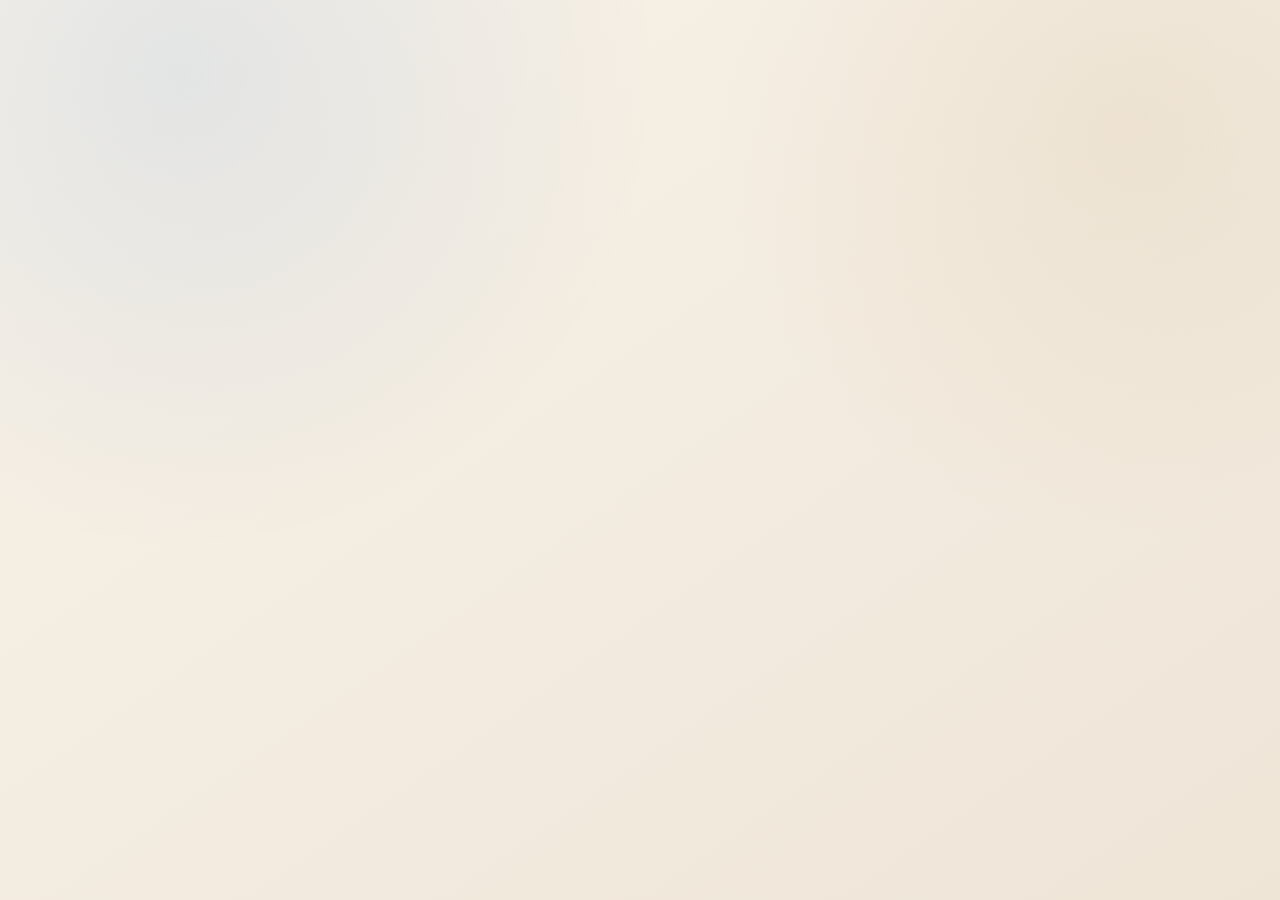
==== commit 3a197954: "Works reasonably well for real now" ====
--- a/index.html
+++ b/index.html
@@ -4,1699 +4,9 @@
 <meta charset="utf-8">
 <meta name="viewport" content="width=device-width,initial-scale=1,viewport-fit=cover">
 <title>Daily Games</title>
-<style>
-:root{
-  --bg:#eef1f5;
-  --bg-warm:#f8f7f4;
-  --panel:rgba(255,250,240,.94);
-  --panel-solid:#fffaf0;
-  --ink:#17202a;
-  --ink-soft:#344150;
-  --muted:#687586;
-  --line:#d7dee7;
-  --line-strong:#bdc8d5;
-  --accent:#1769d2;
-  --accent-dark:#0d54b5;
-  --accent-soft:#eaf2ff;
-  --accent-ring:rgba(23,105,210,.22);
-  --danger:#b42318;
-  --danger-soft:#fff0ee;
-  --ok:#087443;
-  --ok-soft:#eaf8f0;
-  --shadow-sm:0 3px 10px rgba(25,39,55,.08);
-  --shadow:0 16px 42px rgba(25,39,55,.12),0 2px 7px rgba(25,39,55,.06);
-  --shadow-board:0 18px 34px rgba(24,34,46,.18),0 2px 7px rgba(24,34,46,.12);
-  --radius:20px;
-  --ease:cubic-bezier(.2,.8,.2,1);
-  font-family:Inter,ui-sans-serif,system-ui,-apple-system,BlinkMacSystemFont,"Segoe UI",sans-serif;
-  color-scheme:light;
-}
-*{box-sizing:border-box}
-html{min-height:100%;background:var(--bg)}
-body{
-  margin:0;
-  min-height:100vh;
-  padding:clamp(10px,2.2vw,28px);
-  color:var(--ink);
-  background:
-    radial-gradient(circle at 14% 8%,rgba(23,105,210,.10),transparent 30rem),
-    radial-gradient(circle at 88% 14%,rgba(66,153,225,.08),transparent 26rem),
-    linear-gradient(145deg,var(--bg-warm),var(--bg));
-  touch-action:manipulation;
-  -webkit-font-smoothing:antialiased;
-  text-rendering:optimizeLegibility;
-}
-button,input{font:inherit}
-button{
-  min-height:42px;
-  border:1px solid var(--line);
-  border-radius:12px;
-  padding:.68rem 1rem;
-  color:var(--ink-soft);
-  background:linear-gradient(#fffaf0,#f8fafc);
-  box-shadow:0 1px 2px rgba(23,32,42,.06);
-  font-weight:750;
-  letter-spacing:-.01em;
-  cursor:pointer;
-  transition:transform 130ms var(--ease),box-shadow 160ms var(--ease),border-color 160ms var(--ease),background-color 160ms var(--ease),color 160ms var(--ease),opacity 160ms var(--ease);
-  -webkit-tap-highlight-color:transparent;
-}
-button:not(.cell):active:not(:disabled){
-  transform:translateY(1px) scale(.985);
-  box-shadow:0 1px 3px rgba(25,39,55,.10);
-  transition-duration:70ms;
-}
-button:focus-visible,input:focus-visible{
-  outline:3px solid var(--accent-ring);
-  outline-offset:2px;
-}
-button:disabled{
-  color:#8d98a5;
-  background:#f3f5f7;
-  border-color:#e1e5ea;
-  box-shadow:none;
-  opacity:.68;
-  cursor:not-allowed;
-  transform:none;
-}
-button.primary{
-  color:#fffaf0;
-  border-color:var(--accent);
-  background:linear-gradient(180deg,#2378de,var(--accent));
-  box-shadow:0 7px 16px rgba(23,105,210,.22),inset 0 1px rgba(255,250,240,.24);
-}
-.app{
-  width:min(100%,1120px);
-  margin:auto;
-  display:grid;
-  grid-template-columns:minmax(0,720px) minmax(270px,330px);
-  gap:clamp(14px,2vw,24px);
-  align-items:start;
-}
-.card{
-  position:relative;
-  overflow:hidden;
-  border:1px solid rgba(202,211,222,.88);
-  border-radius:var(--radius);
-  background:var(--panel);
-  box-shadow:var(--shadow);
-  backdrop-filter:blur(14px);
-  -webkit-backdrop-filter:blur(14px);
-  animation:cardIn 340ms var(--ease) both;
-}
-.card::before{
-  content:"";
-  position:absolute;
-  inset:0 0 auto;
-  height:1px;
-  background:linear-gradient(90deg,transparent,rgba(255,250,240,.95),transparent);
-  pointer-events:none;
-}
-.main{padding:clamp(14px,2vw,24px)}
-.side{padding:20px;animation-delay:60ms}
-.topbar{
-  display:flex;
-  align-items:center;
-  justify-content:space-between;
-  gap:16px;
-  margin-bottom:14px;
-}
-.title{display:flex;align-items:center;gap:12px;min-width:0}
-.logo{
-  width:42px;
-  height:42px;
-  flex:0 0 42px;
-  display:grid;
-  place-items:center;
-  border:1px solid #d7e4f7;
-  border-radius:13px;
-  color:#123e73;
-  background:linear-gradient(145deg,#f7fbff,#e7f1ff);
-  box-shadow:inset 0 1px rgba(255,250,240,.9),0 4px 12px rgba(23,105,210,.10);
-  font-size:1.65rem;
-  line-height:1;
-}
-.title h1{
-  margin:0;
-  font-size:clamp(1.35rem,3vw,1.82rem);
-  line-height:1.05;
-  letter-spacing:-.045em;
-  color:#13202e;
-}
-.subtitle{
-  margin-top:5px;
-  overflow:hidden;
-  color:var(--muted);
-  font-size:.82rem;
-  line-height:1.25;
-  text-overflow:ellipsis;
-  white-space:nowrap;
-}
-.timer{
-  flex:0 0 auto;
-  min-width:74px;
-  padding:.55rem .72rem;
-  border:1px solid #dce4ed;
-  border-radius:12px;
-  color:#263646;
-  background:#f8fafc;
-  box-shadow:inset 0 1px rgba(255,250,240,.9);
-  font-variant-numeric:tabular-nums;
-  font-size:.94rem;
-  font-weight:850;
-  letter-spacing:.035em;
-  text-align:center;
-  white-space:nowrap;
-}
-.size-control{
-  display:grid;
-  grid-template-columns:auto minmax(74px,102px) auto minmax(150px,1fr);
-  gap:9px;
-  align-items:center;
-  margin:0 0 16px;
-  padding:11px;
-  border:1px solid #e1e6ec;
-  border-radius:14px;
-  background:#f8fafc;
-}
-.size-control label{
-  color:#293746;
-  font-size:.86rem;
-  font-weight:800;
-  white-space:nowrap;
-}
-.size-control input{
-  width:100%;
-  height:42px;
-  border:1px solid var(--line-strong);
-  border-radius:10px;
-  padding:.55rem .7rem;
-  color:var(--ink);
-  background:#fffaf0;
-  box-shadow:inset 0 1px 2px rgba(25,39,55,.06);
-  font-weight:850;
-  text-align:center;
-  transition:border-color 150ms var(--ease),box-shadow 150ms var(--ease),background 150ms var(--ease);
-}
-.size-control input:focus{border-color:var(--accent);box-shadow:0 0 0 3px var(--accent-ring)}
-.size-control button{height:42px;padding:.55rem .9rem}
-.size-help{color:var(--muted);font-size:.77rem;line-height:1.3}
-.board-shell{
-  width:min(100%,666px);
-  margin:auto;
-  display:grid;
-  grid-template-columns:27px minmax(0,1fr);
-  grid-template-rows:auto 27px;
-  align-items:stretch;
-}
-.col-labels,.row-labels{
-  color:#4d5d6d;
-  font-size:.78rem;
-  font-weight:900;
-  letter-spacing:.025em;
-}
-.col-labels{grid-column:2;grid-row:2;display:grid;align-items:center;text-align:center}
-.row-labels{grid-column:1;grid-row:1;display:grid;align-items:center;text-align:center}
-.coord-label{display:grid;place-items:center;min-width:0;overflow:hidden}
-.board-wrap{
-  grid-column:2;
-  grid-row:1;
-  position:relative;
-  width:100%;
-  margin:0;
-  overflow:hidden;
-  border-radius:13px;
-  background:#d7dbe0;
-  box-shadow:var(--shadow-board),0 0 0 2px #26313c,0 0 0 6px rgba(255,250,240,.8);
-  isolation:isolate;
-}
-.board-wrap::before{content:"";display:block;padding-top:100%}
-.board-wrap::after{
-  content:"";
-  position:absolute;
-  z-index:9;
-  inset:0;
-  border-radius:inherit;
-  box-shadow:inset 0 0 0 1px rgba(255,250,240,.28),inset 0 10px 20px rgba(255,250,240,.05);
-  pointer-events:none;
-}
-.board{
-  position:absolute;
-  inset:0;
-  display:grid;
-  width:100%;
-  height:100%;
-  min-width:0;
-  min-height:0;
-  user-select:none;
-  -webkit-user-select:none;
-  touch-action:none;
-}
-.cell{
-  appearance:none;
-  -webkit-appearance:none;
-  position:relative;
-  display:block;
-  width:100%;
-  height:100%;
-  min-width:0;
-  min-height:0;
-  overflow:hidden;
-  margin:0;
-  padding:0;
-  border:0 solid rgba(20,27,34,.76);
-  border-radius:0;
-  outline:none;
-  color:#1f2b37;
-  background:var(--cell);
-  background-image:none;
-  box-shadow:none;
-  line-height:1;
-  cursor:pointer;
-  transition:filter 110ms var(--ease),box-shadow 110ms var(--ease);
-}
-.cell:active{transform:none;filter:brightness(.97) saturate(1.04)}
-.cell::after{
-  content:"";
-  position:absolute;
-  z-index:8;
-  inset:8%;
-  border-radius:8px;
-  border:0 solid transparent;
-  opacity:1;
-  pointer-events:none;
-  transition:box-shadow 140ms var(--ease),background 140ms var(--ease),border-color 140ms var(--ease),transform 140ms var(--ease),opacity 140ms var(--ease);
-}
-.cell:focus-visible::after{
-  box-shadow:inset 0 0 0 3px #fffaf0,0 0 0 3px var(--accent),0 0 0 6px rgba(23,105,210,.20);
-}
-.cell .mark{
-  position:absolute;
-  z-index:5;
-  inset:0;
-  display:grid;
-  place-items:center;
-  overflow:hidden;
-  color:#182431;
-  font-size:min(42px,calc(58vmin / var(--n)));
-  font-weight:900;
-  line-height:1;
-  text-shadow:0 1px 0 rgba(255,250,240,.62),0 2px 5px rgba(18,29,40,.14);
-  pointer-events:none;
-}
-.cell.queen .mark{
-  top:50%;
-  right:auto;
-  bottom:auto;
-  left:50%;
-  width:auto;
-  height:auto;
-  display:block;
-  overflow:visible;
-  text-align:center;
-  transform:translate(-50%,-50%);
-}
-.cell.queen.queen-enter .mark{
-  animation:queenIn 170ms var(--ease) both;
-}
-.cell.x .mark{font-size:0;opacity:.78;text-shadow:none}
-.cell.x .mark::before,.cell.x .mark::after{
-  content:"";
-  position:absolute;
-  left:18%;
-  top:calc(50% - 2px);
-  width:64%;
-  height:clamp(2px,.32em,4px);
-  border-radius:999px;
-  background:currentColor;
-  transform-origin:center;
-}
-.cell.x.x-enter .mark::before,.cell.x.x-enter .mark::after{
-  animation:xIn 140ms var(--ease) both;
-}
-.cell.x .mark::before{transform:rotate(45deg)}
-.cell.x .mark::after{transform:rotate(-45deg)}
-.cell.conflict::after{
-  background:repeating-linear-gradient(135deg,rgba(180,35,24,.14) 0 6px,rgba(180,35,24,.36) 6px 11px);
-  box-shadow:inset 0 0 0 3px var(--danger),0 0 0 2px rgba(255,250,240,.68),0 0 14px rgba(180,35,24,.34);
-  animation:conflictNudge 220ms var(--ease) both;
-}
-.cell.hint-area::before,.cell.hint-target::before{
-  content:"";
-  position:absolute;
-  z-index:4;
-  border-radius:8px;
-  pointer-events:none;
-}
-.cell.hint-area::before{
-  inset:7%;
-  border:2px solid rgba(23,105,210,.72);
-  background:rgba(255,250,240,.13);
-  animation:hintAreaIn 160ms var(--ease) both;
-}
-.cell.hint-target::before{
-  inset:13%;
-  border:3px solid var(--accent);
-  background:rgba(23,105,210,.17);
-  box-shadow:0 0 0 3px rgba(255,250,240,.72),0 0 0 6px rgba(23,105,210,.25),0 0 18px rgba(23,105,210,.24);
-  animation:hintPulse .72s var(--ease) infinite alternate;
-}
-.cell.hint-problem::before{
-  border-color:var(--danger);
-  background:rgba(180,35,24,.18);
-  box-shadow:0 0 0 3px rgba(255,250,240,.72),0 0 0 6px rgba(180,35,24,.25),0 0 18px rgba(180,35,24,.22);
-}
-.cell .mock-mark{
-  position:absolute;
-  z-index:7;
-  left:50%;
-  top:50%;
-  color:#174ea6;
-  font-size:min(42px,calc(58vmin / var(--n)));
-  font-weight:900;
-  line-height:1;
-  text-shadow:0 1px 0 rgba(255,250,240,.94);
-  filter:drop-shadow(0 2px 4px rgba(23,78,166,.32));
-  transform:translate(-50%,-50%) scale(.64);
-  pointer-events:none;
-}
-.cell.mock-queen-enter .mock-mark{
-  animation:mockQueenIn 160ms var(--ease) both;
-}
-.cell .mock-x-mark{
-  position:absolute;
-  z-index:6;
-  inset:0;
-  color:#174ea6;
-  opacity:.92;
-  pointer-events:none;
-}
-.cell .mock-x-mark::before,.cell .mock-x-mark::after{
-  content:"";
-  position:absolute;
-  left:25%;
-  top:calc(50% - 1.5px);
-  width:50%;
-  height:clamp(2px,.25em,3px);
-  border-radius:999px;
-  background:currentColor;
-  box-shadow:0 0 0 1px rgba(255,250,240,.76),0 1px 4px rgba(23,78,166,.24);
-  transform-origin:center;
-}
-.cell.mock-x-enter .mock-x-mark::before,.cell.mock-x-enter .mock-x-mark::after{
-  animation:mockXIn 140ms var(--ease) both;
-}
-.cell .mock-x-mark::before{transform:rotate(45deg)}
-.cell .mock-x-mark::after{transform:rotate(-45deg)}
-.cell.mock-queen::after,.cell.mock-x::after{
-  background:rgba(255,250,240,.07);
-  box-shadow:inset 0 0 0 2px rgba(23,78,166,.75),0 0 0 1px rgba(255,250,240,.55);
-}
-.mock-tools{
-  display:grid;
-  grid-template-columns:minmax(145px,1fr) auto;
-  gap:9px;
-  align-items:center;
-  margin:10px 0 3px;
-  padding:10px;
-  border:1px solid #e1e7ee;
-  border-radius:14px;
-  background:#f8fafc;
-}
-.mock-tools button{min-height:42px;border-radius:10px;padding:.62rem .82rem}
-.mock-tools .mock-toggle{
-  color:#17406f;
-  border-color:#b9cae1;
-  background:linear-gradient(#f8fbff,#eef5ff);
-}
-.mock-tools .mock-toggle.active{
-  color:#fffaf0;
-  border-color:#174ea6;
-  background:linear-gradient(180deg,#2866bc,#174ea6);
-  box-shadow:0 7px 16px rgba(23,78,166,.22),inset 0 1px rgba(255,250,240,.2);
-  animation:toggleOn 180ms var(--ease) both;
-}
-.mock-tools .mock-help{
-  grid-column:1/-1;
-  min-height:1.25em;
-  color:var(--muted);
-  font-size:.76rem;
-  line-height:1.35;
-}
-.mock-tools .mock-help.active{color:#17406f;font-weight:700}
-.mock-legend{display:inline-block;color:#174ea6;transform:scale(.78)}
-.cell.idle-forced::before{
-  content:"";
-  position:absolute;
-  z-index:5;
-  inset:13%;
-  border:3px solid rgba(255,250,240,.97);
-  border-radius:9px;
-  box-shadow:0 0 0 4px rgba(23,105,210,.86),0 0 20px 6px rgba(23,105,210,.42);
-  pointer-events:none;
-  animation:forcedTileFlash .76s var(--ease) infinite;
-}
-.cell.simulated-queen .mark{
-  color:var(--accent);
-  filter:drop-shadow(0 1px 0 #fffaf0) drop-shadow(0 0 6px rgba(23,105,210,.50));
-  animation:simQueenPop 180ms var(--ease) both;
-}
-.cell.simulated-x{color:var(--accent)}
-.cell.simulated-x .mark{opacity:.96}
-.cell.hint-problem .mark,.cell.simulated-queen.hint-problem .mark{
-  color:var(--danger);
-  filter:drop-shadow(0 1px 0 #fffaf0) drop-shadow(0 0 6px rgba(180,35,24,.48));
-}
-.generating{
-  position:absolute;
-  z-index:10;
-  inset:0;
-  display:none;
-  place-items:center;
-  padding:22px;
-  color:#223449;
-  background:rgba(250,252,255,.90);
-  backdrop-filter:blur(5px);
-  -webkit-backdrop-filter:blur(5px);
-  font-weight:800;
-  text-align:center;
-}
-.generating.show{display:grid;animation:overlayIn 150ms ease-out both}
-.spinner{
-  width:35px;
-  height:35px;
-  margin:0 auto 11px;
-  border:4px solid #d8e1eb;
-  border-top-color:var(--accent);
-  border-radius:50%;
-  box-shadow:0 0 0 4px rgba(255,250,240,.65);
-  animation:spin .66s linear infinite;
-}
-.status{
-  min-height:3.4em;
-  margin:13px 0 4px;
-  padding:9px 12px;
-  display:grid;
-  place-items:center;
-  border:1px solid transparent;
-  border-radius:11px;
-  color:var(--muted);
-  background:transparent;
-  font-size:.87rem;
-  line-height:1.4;
-  text-align:center;
-  transition:color 150ms var(--ease),background 150ms var(--ease),border-color 150ms var(--ease),box-shadow 150ms var(--ease);
-}
-.status.ok{
-  color:var(--ok);
-  border-color:#bee5cf;
-  background:var(--ok-soft);
-  box-shadow:inset 3px 0 0 #2da86b;
-  font-weight:800;
-}
-.status.bad{
-  color:var(--danger);
-  border-color:#f0c5bf;
-  background:var(--danger-soft);
-  box-shadow:inset 3px 0 0 var(--danger);
-  font-weight:800;
-}
-.status.hint{
-  place-items:start;
-  color:#23415f;
-  border-color:#c6daf2;
-  background:#f2f7fd;
-  box-shadow:inset 3px 0 0 var(--accent);
-  white-space:pre-line;
-  text-align:left;
-}
-.status.hint ol{width:100%;margin:.1rem 0 .35rem;padding-left:1.65rem}
-.status.hint li{
-  padding:.22rem .42rem;
-  border-radius:7px;
-  opacity:.48;
-  transition:opacity 150ms var(--ease),background 150ms var(--ease),transform 150ms var(--ease);
-}
-.status.hint li.done{opacity:.74}
-.status.hint li.active{
-  color:#123f6b;
-  background:#dcecff;
-  box-shadow:inset 3px 0 0 var(--accent);
-  font-weight:800;
-  opacity:1;
-  transform:translateX(2px);
-}
-.status.hint .hint-footer{margin-top:.25rem;color:#23415f;font-weight:750}
-.actions{
-  display:grid;
-  grid-template-columns:repeat(5,minmax(0,1fr));
-  gap:8px;
-  margin-top:10px;
-}
-.actions button{min-width:0;padding:.65rem .35rem;border-radius:11px;font-size:.82rem;white-space:normal}
-.side h2{
-  margin:0 0 11px;
-  color:#1e2b39;
-  font-size:.92rem;
-  letter-spacing:.015em;
-  text-transform:uppercase;
-}
-.rules{
-  margin:0;
-  padding-left:1.28rem;
-  color:#394858;
-  font-size:.88rem;
-  line-height:1.55;
-}
-.rules li{padding-left:.12rem}
-.rules li+li{margin-top:7px}
-.rules li::marker{color:var(--accent);font-weight:850}
-.legend{
-  display:flex;
-  flex-wrap:wrap;
-  gap:9px 14px;
-  margin:17px 0 3px;
-  padding:11px 0 0;
-  border-top:1px solid #e4e8ed;
-  color:var(--muted);
-  font-size:.8rem;
-}
-.legend span{display:inline-flex;align-items:center;gap:5px}
-.legend b{color:var(--ink);font-size:1.05rem}
-.settings{margin-top:15px;padding-top:15px;border-top:1px solid var(--line)}
-.setting{
-  display:flex;
-  align-items:center;
-  justify-content:space-between;
-  gap:12px;
-  padding:10px 0;
-}
-.setting+.setting{border-top:1px solid #edf0f3}
-.setting label{color:#293746;font-size:.86rem;font-weight:750;cursor:pointer}
-.setting small{display:block;margin-top:3px;color:var(--muted);font-size:.75rem;font-weight:400;line-height:1.25}
-.switch{
-  appearance:none;
-  position:relative;
-  width:46px;
-  height:27px;
-  flex:0 0 auto;
-  margin:0;
-  border:1px solid #aab5c1;
-  border-radius:999px;
-  background:#b9c1ca;
-  box-shadow:inset 0 1px 3px rgba(22,33,44,.14);
-  cursor:pointer;
-  transition:background 170ms var(--ease),border-color 170ms var(--ease),box-shadow 170ms var(--ease);
-}
-.switch::after{
-  content:"";
-  position:absolute;
-  top:3px;
-  left:3px;
-  width:19px;
-  height:19px;
-  border-radius:50%;
-  background:#fffaf0;
-  box-shadow:0 2px 5px rgba(20,30,40,.24);
-  transition:transform 170ms var(--ease),box-shadow 170ms var(--ease);
-}
-.switch:checked{
-  border-color:var(--accent);
-  background:var(--accent);
-  box-shadow:inset 0 1px 3px rgba(4,49,105,.18),0 0 0 3px rgba(23,105,210,.10);
-}
-.switch:checked::after{transform:translateX(19px)}
-.switch:active::after{box-shadow:0 1px 3px rgba(20,30,40,.28)}
-.meta{margin-top:14px}
-.badge{
-  display:inline-flex;
-  align-items:center;
-  gap:5px;
-  padding:5px 9px;
-  border:1px solid #bfe4ce;
-  border-radius:999px;
-  color:#075d34;
-  background:#e8f7ee;
-  font-size:.72rem;
-  font-weight:850;
-  letter-spacing:.01em;
-}
-.badge::before{content:"✓";font-size:.78rem}
-.win{
-  position:fixed;
-  z-index:30;
-  inset:0;
-  display:none;
-  place-items:center;
-  padding:18px;
-  background:rgba(15,25,36,.52);
-  backdrop-filter:blur(7px);
-  -webkit-backdrop-filter:blur(7px);
-}
-.win.show{display:grid;animation:modalBackdropIn 180ms ease-out both}
-.win-card{
-  width:min(92vw,405px);
-  padding:29px;
-  border:1px solid rgba(255,250,240,.8);
-  border-radius:22px;
-  background:#fffaf0;
-  box-shadow:0 28px 70px rgba(10,20,32,.30);
-  text-align:center;
-  animation:modalCardIn 260ms var(--ease) both;
-}
-.win-crown{
-  width:82px;
-  height:82px;
-  margin:0 auto 10px;
-  display:grid;
-  place-items:center;
-  border:1px solid #cfe0f6;
-  border-radius:24px;
-  color:#134c8b;
-  background:linear-gradient(145deg,#f7fbff,#e6f1ff);
-  box-shadow:0 12px 26px rgba(23,105,210,.16),inset 0 1px rgba(255,250,240,.9);
-  font-size:3.4rem;
-}
-.win h2{margin:.25rem 0;color:#172535;font-size:1.55rem;letter-spacing:-.035em}
-.win p{margin:.55rem 0;color:var(--muted)}
-.win .row{display:flex;gap:9px;justify-content:center;margin-top:18px}
-.win .row button{min-width:120px}
-@keyframes cardIn{from{opacity:0;transform:translateY(8px)}to{opacity:1;transform:none}}
-@keyframes queenIn{0%{opacity:.2;transform:translate(-50%,-50%) scale(.62)}70%{opacity:1;transform:translate(-50%,-50%) scale(1.06)}100%{transform:translate(-50%,-50%) scale(1)}}
-@keyframes xIn{from{opacity:.2;scale:.5}to{opacity:1;scale:1}}
-@keyframes mockQueenIn{from{opacity:.2;transform:translate(-50%,-50%) scale(.38)}to{opacity:1;transform:translate(-50%,-50%) scale(.64)}}
-@keyframes mockXIn{from{opacity:.1;scale:.55}to{opacity:1;scale:1}}
-@keyframes conflictNudge{0%,100%{transform:none}35%{transform:translateX(-2px)}70%{transform:translateX(2px)}}
-@keyframes hintAreaIn{from{opacity:0;transform:scale(.88)}to{opacity:1;transform:none}}
-@keyframes hintPulse{from{transform:scale(.94);opacity:.72}to{transform:scale(1);opacity:1}}
-@keyframes forcedTileFlash{0%,100%{transform:scale(.84);opacity:.14}46%{transform:scale(1);opacity:1}}
-@keyframes simQueenPop{from{transform:translate(-50%,-50%) scale(.55);opacity:.2}to{transform:translate(-50%,-50%) scale(1);opacity:1}}
-@keyframes toggleOn{from{transform:scale(.98)}65%{transform:scale(1.015)}to{transform:none}}
-@keyframes spin{to{transform:rotate(360deg)}}
-@keyframes overlayIn{from{opacity:0}to{opacity:1}}
-@keyframes modalBackdropIn{from{opacity:0}to{opacity:1}}
-@keyframes modalCardIn{from{opacity:0;transform:translateY(10px) scale(.97)}to{opacity:1;transform:none}}
-@media(min-width:761px){.side{position:sticky;top:clamp(10px,2.2vw,28px)}}
-@media(max-width:900px){
-  .app{grid-template-columns:minmax(0,1fr) minmax(245px,285px);gap:14px}
-  .main{padding:16px}
-  .side{padding:17px}
-  .size-control{grid-template-columns:auto minmax(72px,94px) auto}.size-help{grid-column:1/-1}
-  .actions{grid-template-columns:repeat(3,minmax(0,1fr))}.actions .primary{grid-column:span 2}
-}
-@media(max-width:760px){
-  body{padding:8px}
-  .app{grid-template-columns:1fr;gap:10px}
-  .card{border-radius:16px;box-shadow:0 10px 28px rgba(25,39,55,.10)}
-  .main{padding:12px}
-  .side{padding:16px;box-shadow:0 7px 20px rgba(25,39,55,.08)}
-  .topbar{margin-bottom:12px}
-  .logo{width:38px;height:38px;flex-basis:38px;border-radius:11px;font-size:1.48rem}
-  .subtitle{display:none}
-  .timer{min-width:68px;padding:.5rem .6rem}
-  .size-control{grid-template-columns:auto minmax(70px,94px) auto;margin-bottom:13px;padding:9px}
-  .size-help{grid-column:1/-1}
-  .board-shell{width:100%;grid-template-columns:22px minmax(0,1fr);grid-template-rows:auto 22px}
-  .col-labels,.row-labels{font-size:.7rem}
-  .board-wrap{width:100%;min-width:0;min-height:0;border-radius:10px;box-shadow:0 11px 23px rgba(24,34,46,.15),0 0 0 2px #26313c,0 0 0 4px rgba(255,250,240,.72)}
-  .status{margin-top:11px;font-size:.82rem}
-  .mock-tools{grid-template-columns:1fr auto;padding:9px}
-  .actions{grid-template-columns:repeat(2,minmax(0,1fr));gap:7px}
-  .actions .primary{grid-column:span 2}
-  .legend{margin-top:14px}
-}
-@media(max-width:410px){
-  body{padding:6px}
-  .main{padding:10px}
-  .topbar{gap:8px}
-  .title{gap:8px}
-  .title h1{font-size:1.28rem}
-  .timer{min-width:62px;font-size:.84rem}
-  .size-control{grid-template-columns:auto minmax(62px,1fr) auto;gap:6px;padding:8px}
-  .size-control label{font-size:.78rem}
-  .size-control button{padding:.5rem .65rem}
-  .mock-tools{grid-template-columns:minmax(0,1fr) auto;gap:7px}
-  .mock-tools button{padding:.55rem .62rem;font-size:.78rem}
-  .actions button{font-size:.78rem}
-  .win-card{padding:22px 18px}
-  .win .row{flex-direction:column}.win .row button{width:100%}
-}
-@media(max-width:340px){
-  .logo{display:none}
-  .board-shell{grid-template-columns:18px minmax(0,1fr);grid-template-rows:auto 18px}
-  .size-control{grid-template-columns:1fr 68px}.size-control label{align-self:center}.size-control button{grid-column:1/-1}.size-help{grid-column:1/-1}
-}
-@media(prefers-reduced-motion:reduce){
-  *,*::before,*::after{scroll-behavior:auto!important;animation-duration:.01ms!important;animation-iteration-count:1!important;transition-duration:.01ms!important}
-}
-
-/* Daily games hub and companion games */
-[hidden]{display:none!important}
-.game-screen{width:100%}
-.suite-back{
-  position:fixed;z-index:40;top:max(10px,env(safe-area-inset-top));left:max(10px,env(safe-area-inset-left));
-  display:inline-flex;align-items:center;gap:7px;min-height:42px;padding:.55rem .82rem;border-radius:12px;
-  border:1px solid #d9e0e7;background:rgba(255,250,240,.96);box-shadow:0 5px 16px rgba(27,42,58,.12);
-  color:#263646;font-size:.84rem;font-weight:820;backdrop-filter:blur(10px)
-}
-.suite-back:active{transform:scale(.98);background:#f3f6f8}
-.games-home{display:grid;place-items:start center;min-height:calc(100vh - 20px);padding:0 0 20px}
-.games-hub{
-  width:min(100%,390px);padding:18px;border:1px solid #dfe3e7;border-radius:10px;background:#fffaf0;
-  box-shadow:0 1px 0 rgba(0,0,0,.02)
-}
-.games-hub h1{margin:2px 0 3px;font-size:1.2rem;line-height:1.25;letter-spacing:-.015em;color:#1d2226}
-.games-hub>p{margin:0 0 17px;color:#59636d;font-size:.88rem;line-height:1.35}
-.game-list{display:grid;gap:8px}
-.game-launch{
-  display:grid;grid-template-columns:minmax(0,1fr) 96px;min-height:108px;padding:0;overflow:hidden;
-  border:1px solid #e1e5e8;border-radius:9px;background:#fffaf0;color:#111;text-align:left;box-shadow:none
-}
-.game-launch:active{transform:scale(.995);background:#fbfbfb}
-.game-copy{display:flex;flex-direction:column;justify-content:space-between;min-width:0;padding:16px 15px 14px}
-.game-kicker{color:#59636d;font-size:.82rem;line-height:1.25}
-.game-name{font-size:1.35rem;font-weight:760;line-height:1.05;letter-spacing:-.025em}
-.game-art{display:grid;place-items:center;position:relative;overflow:hidden}
-.art-wend{background:#fff2c6}.art-patches{background:#ffdede}.art-sudoku{background:#cff6e8}.art-zip{background:#ffd9ca}
-.art-tango{background:#e7edf3}.art-queens{background:#f0e1ff}.art-pinpoint{background:#d8eaff}.art-crossclimb{background:#d3f4f7}
-.hub-icon{position:relative;width:48px;height:48px;border:1.8px solid #20252a;border-radius:6px;background:#fffaf0;box-shadow:0 1px 0 rgba(0,0,0,.08)}
-.wend-icon{display:grid;grid-template-columns:1fr 1fr;grid-template-rows:1fr 1fr;padding:3px;background:#fff8dc}
-.wend-icon span{display:grid;place-items:center;font-size:.74rem;font-weight:850}.wend-icon span:nth-child(2),.wend-icon span:nth-child(4){background:#ffd52f}
-.patches-icon{border:0;background:transparent;box-shadow:none}.patch-card{position:absolute;border:1.5px solid #222;border-radius:4px;background:#fffaf0}
-.patch-card.one{left:3px;top:8px;width:25px;height:34px;background:#65b8ff}.patch-card.two{right:1px;top:4px;width:28px;height:27px;background:#ff4c58;transform:rotate(11deg)}
-.patch-card.three{right:4px;bottom:1px;width:27px;height:14px;background:#ffd02e}.patch-card b{position:absolute;left:3px;top:2px;font-size:.58rem;color:#fffaf0}
-.sudoku-icon{display:grid;grid-template-columns:repeat(3,1fr);grid-template-rows:repeat(3,1fr);background:#c8f3dd}
-.sudoku-icon span{display:grid;place-items:center;border-right:1px solid #57605f;border-bottom:1px solid #57605f;font-size:.55rem;color:#096647}.sudoku-icon span:nth-child(3n){border-right:0}.sudoku-icon span:nth-child(n+7){border-bottom:0}
-.zip-icon{background:#ff7b39}.zip-track{position:absolute;inset:8px;border:3px solid #fffaf0;border-radius:12px}.zip-track:before,.zip-track:after{content:"";position:absolute;width:8px;height:8px;border-radius:50%;background:#fffaf0;border:1px solid #e45722}.zip-track:before{left:-5px;top:-5px}.zip-track:after{right:-5px;bottom:-5px}.zip-track i{position:absolute;left:8px;right:8px;top:50%;height:3px;background:#fffaf0;border-radius:3px}
-.tango-icon{overflow:hidden;background:linear-gradient(#8ab9ff 0 50%,#ffbd36 50% 100%)}
-.queens-icon{display:grid;grid-template-columns:repeat(3,1fr);grid-template-rows:repeat(3,1fr);overflow:hidden}.queens-icon i{border-right:1px solid #444;border-bottom:1px solid #444}.queens-icon i:nth-child(3n){border-right:0}.queens-icon i:nth-child(n+7){border-bottom:0}.queens-icon i:nth-child(1),.queens-icon i:nth-child(5){background:#bea9df}.queens-icon i:nth-child(2),.queens-icon i:nth-child(3){background:#ead6b7}.queens-icon i:nth-child(4),.queens-icon i:nth-child(7){background:#9ec3f5}.queens-icon i:nth-child(6),.queens-icon i:nth-child(8){background:#bce2bf}
-.pinpoint-icon{background:linear-gradient(#93c7ff 0 33%,#5fa7f3 33% 66%,#2876ce 66%);box-shadow:inset 0 -1px rgba(0,0,0,.2)}
-.cross-icon{background:#72d6df;padding:6px}.cross-icon:before{content:"";position:absolute;left:8px;right:8px;top:10px;height:4px;background:#fffaf0;box-shadow:0 9px 0 #fffaf0,0 18px 0 #fffaf0}.cross-icon:after{content:"";position:absolute;left:5px;top:20px;width:8px;height:3px;background:#fffaf0}
-.mini-game-screen{padding:8px 0 28px}
-.mini-game-layout{width:min(100%,900px);margin:auto;display:grid;grid-template-columns:minmax(0,610px) minmax(225px,1fr);gap:16px;align-items:start;padding-top:48px}
-.mini-main,.mini-side{background:#fffaf0;border:1px solid #dce3ea;border-radius:18px;box-shadow:0 12px 34px rgba(23,39,55,.11)}
-.mini-main{padding:clamp(14px,3vw,22px)}.mini-side{padding:18px}
-.mini-head{display:flex;align-items:center;justify-content:space-between;gap:12px;margin-bottom:15px}.mini-title{display:flex;align-items:center;gap:10px}.mini-title h1{margin:0;font-size:1.55rem;letter-spacing:-.035em}.mini-title p{margin:3px 0 0;color:#66717c;font-size:.82rem}.mini-emblem{display:grid;place-items:center;width:42px;height:42px;border:1px solid #d7dee5;border-radius:11px;font-weight:900;background:#f6f8fa}
-.mini-side h2{margin:0 0 10px;font-size:1rem}.mini-side ol,.mini-side ul{margin:0;padding-left:1.2rem;color:#3e4852;font-size:.9rem;line-height:1.5}.mini-side li+li{margin-top:5px}
-.mini-status{min-height:42px;margin:12px 0 8px;padding:10px 12px;border-radius:10px;background:#f6f8fa;color:#5a6570;font-size:.88rem;line-height:1.35;text-align:center}.mini-status.good{background:#eaf7ee;color:#0b6b3a;font-weight:750}.mini-status.bad{background:#fff0ee;color:#a43227;font-weight:750}
-.mini-actions{display:grid;grid-template-columns:repeat(3,minmax(0,1fr));gap:8px;margin-top:10px}.mini-actions button{min-height:44px;border-radius:10px;font-size:.84rem}.mini-actions .wide{grid-column:span 2}.mini-primary{background:#0a66c2!important;border-color:#0a66c2!important;color:#fffaf0!important}
-.wend-board{display:grid;grid-template-columns:repeat(4,1fr);gap:7px;width:min(100%,420px);margin:8px auto}.wend-cell{aspect-ratio:1;border:1px solid #cfd6dd;border-radius:11px;background:#fffaf0;font-size:clamp(1.25rem,7vw,2rem);font-weight:850}.wend-cell.selected{background:#fff0b8;border-color:#c89d00}.wend-cell.used{background:#dcefe4;border-color:#6caa82;color:#246b3c}.wend-word-line{display:flex;justify-content:space-between;gap:12px;padding:10px 12px;border:1px solid #e0e5ea;border-radius:10px;background:#fafbfc}.wend-found{display:flex;flex-wrap:wrap;gap:7px;margin-top:10px}.wend-chip{padding:5px 9px;border-radius:999px;background:#e8f5ed;color:#17663c;font-size:.78rem;font-weight:750}
-.patch-board{display:grid;grid-template-columns:repeat(5,1fr);width:min(100%,470px);margin:8px auto;border:2px solid #252b31;border-radius:10px;overflow:hidden;touch-action:none}.patch-cell{position:relative;aspect-ratio:1;border:0;border-right:1px solid #cbd2d9;border-bottom:1px solid #cbd2d9;border-radius:0;background:#fffaf0;font-size:1rem}.patch-cell:nth-child(5n){border-right:0}.patch-cell:nth-child(n+21){border-bottom:0}.patch-cell.start{box-shadow:inset 0 0 0 3px #0a66c2}.patch-cell .clue{display:grid;place-items:center;position:absolute;left:50%;top:50%;transform:translate(-50%,-50%);width:30px;height:30px;border:2px solid #20262c;border-radius:50%;background:#fffaf0;font-weight:850}.patch-cell.shape-0{background:#bfe8ff}.patch-cell.shape-1{background:#ffd3dc}.patch-cell.shape-2{background:#d8f2c5}.patch-cell.shape-3{background:#ffe9a8}.patch-cell.shape-4{background:#d9cff7}.patch-cell.shape-5{background:#ccefe9}
-.sudoku-board{display:grid;grid-template-columns:repeat(4,1fr);width:min(100%,430px);margin:10px auto;border:3px solid #252b31;border-radius:10px;overflow:hidden}.sudoku-cell{aspect-ratio:1;border:0;border-right:1px solid #8b949d;border-bottom:1px solid #8b949d;border-radius:0;background:#fffaf0;font-size:clamp(1.25rem,7vw,2rem);font-weight:780}.sudoku-cell:nth-child(2n){border-right:3px solid #252b31}.sudoku-cell:nth-child(4n){border-right:0}.sudoku-cell:nth-child(n+5):nth-child(-n+8){border-bottom:3px solid #252b31}.sudoku-cell:nth-child(n+13){border-bottom:0}.sudoku-cell.given{background:#e8f7f1;color:#176448}.sudoku-cell.conflict{background:#ffe7e4;color:#a12b20}
-.zip-board{display:grid;grid-template-columns:repeat(5,1fr);width:min(100%,470px);margin:10px auto;border:2px solid #222b31;border-radius:10px;overflow:hidden;touch-action:none}.zip-cell{position:relative;aspect-ratio:1;border:0;border-right:1px solid #d1d6db;border-bottom:1px solid #d1d6db;border-radius:0;background:#fffaf0}.zip-cell:nth-child(5n){border-right:0}.zip-cell:nth-child(n+21){border-bottom:0}.zip-cell.path{background:#ffd2bd;box-shadow:inset 0 0 0 5px #ff7a38}.zip-cell.current{box-shadow:inset 0 0 0 6px #d94f10}.zip-cell .num{position:absolute;left:50%;top:50%;transform:translate(-50%,-50%);display:grid;place-items:center;width:30px;height:30px;border:2px solid #252b31;border-radius:50%;background:#fffaf0;font-weight:850;z-index:2}.zip-cell .step{position:absolute;right:5px;bottom:3px;color:#7b3b1e;font-size:.58rem;font-weight:800}
-.tango-wrap{position:relative;width:min(100%,470px);margin:10px auto}.tango-board{display:grid;grid-template-columns:repeat(6,1fr);border:2px solid #252b31;border-radius:10px;overflow:hidden}.tango-cell{aspect-ratio:1;border:0;border-right:1px solid #c9d0d7;border-bottom:1px solid #c9d0d7;border-radius:0;background:#fffaf0;font-size:clamp(1.15rem,6vw,1.9rem)}.tango-cell:nth-child(6n){border-right:0}.tango-cell:nth-child(n+31){border-bottom:0}.tango-cell.sun{background:#fff2bd;color:#d78b00}.tango-cell.moon{background:#dceaff;color:#226dc1}.tango-cell.given{box-shadow:inset 0 0 0 3px rgba(35,45,55,.18)}.tango-cell.conflict{background:#ffe0dd!important;color:#a5281d!important}.tango-relation{position:absolute;z-index:4;display:grid;place-items:center;width:20px;height:20px;border:1px solid #2a3035;border-radius:5px;background:#fffaf0;font-size:.7rem;font-weight:900;transform:translate(-50%,-50%);pointer-events:none}
-.pinpoint-clues{display:grid;gap:8px;margin:12px 0}.pin-clue{padding:13px 14px;border:1px solid #d8e0e8;border-radius:11px;background:#e9f3ff;color:#154e8a;font-size:1rem;font-weight:750}.pin-clue.hidden{color:transparent;background:#f2f4f6;position:relative}.pin-clue.hidden:after{content:"Hidden clue";position:absolute;left:14px;color:#7b858f;font-weight:600}.pin-form{display:grid;grid-template-columns:minmax(0,1fr) auto;gap:8px}.pin-form input,.cross-answer{min-height:44px;border:1px solid #cbd4dc;border-radius:10px;padding:.7rem .8rem;font:inherit}.pin-form input:focus,.cross-answer:focus{outline:3px solid rgba(10,102,194,.16);border-color:#0a66c2}
-.cross-clues{display:grid;gap:8px}.cross-clue{display:grid;grid-template-columns:minmax(0,1fr) 120px;gap:8px;align-items:center;padding:10px;border:1px solid #dce2e7;border-radius:10px;background:#fafbfc}.cross-clue label{font-size:.86rem;color:#45515c}.cross-order{display:grid;gap:7px;margin-top:12px}.cross-rung{display:grid;grid-template-columns:40px 1fr 40px;align-items:center;gap:7px}.cross-rung button{min-height:38px;padding:0;border-radius:8px}.cross-word{padding:10px;border:1px solid #b8c9d8;border-radius:9px;background:#eaf7f8;text-align:center;font-weight:850;letter-spacing:.12em}
-.suite-win{z-index:60}.suite-win .win-card{max-width:370px}
-@media(max-width:760px){
-  .suite-back{position:absolute;top:8px;left:8px}.mini-game-layout{grid-template-columns:1fr;gap:10px;padding-top:48px}.mini-side{box-shadow:none}.mini-main,.mini-side{border-radius:14px}.games-hub{width:min(100%,390px);padding:14px}.game-launch{grid-template-columns:minmax(0,1fr) 90px;min-height:104px}.game-name{font-size:1.25rem}.mini-actions{grid-template-columns:repeat(2,minmax(0,1fr))}.mini-actions .wide{grid-column:auto}.cross-clue{grid-template-columns:1fr}.cross-answer{width:100%}
-}
-@media(max-width:380px){.game-launch{grid-template-columns:minmax(0,1fr) 82px}.game-copy{padding:14px 12px}.games-hub{padding:11px}.mini-main{padding:12px}.mini-title h1{font-size:1.35rem}}
-
-
-/* Per-game sizing and richer scalable boards */
-.mini-head{flex-wrap:wrap;align-items:flex-start}
-.mini-size-control{
-  display:flex;align-items:center;gap:8px;min-height:40px;padding:5px 6px 5px 10px;
-  border:1px solid #dce3ea;border-radius:11px;background:#f7f9fb;color:#42505e
-}
-.mini-size-control label{font-size:.75rem;font-weight:800;white-space:nowrap}
-.mini-size-control select{
-  min-height:30px;border:1px solid #c8d2dc;border-radius:8px;padding:3px 28px 3px 8px;
-  color:#1f2d3a;background:#fffaf0;font:inherit;font-size:.78rem;font-weight:800
-}
-.mini-size-control select:focus-visible{outline:3px solid rgba(10,102,194,.16);outline-offset:1px;border-color:#0a66c2}
-.mini-actions.four{grid-template-columns:repeat(4,minmax(0,1fr))}
-.wend-board,.patch-board,.sudoku-board,.zip-board,.tango-board{max-width:100%}
-.wend-board{--wend-size:4;grid-template-columns:repeat(var(--wend-size),1fr)}
-.wend-board[data-size="5"]{width:min(100%,470px);gap:5px}.wend-board[data-size="3"]{width:min(100%,360px)}
-.patch-board{--patch-size:5;grid-template-columns:repeat(var(--patch-size),1fr);background:#f7f9fb}
-.patch-cell{position:relative;isolation:isolate;overflow:hidden;transition:none}
-.patch-cell .clue{z-index:4;box-shadow:0 2px 5px rgba(20,30,40,.14)}
-.patch-cell.filled{color:#1b2a38}
-.patch-cell.shape-0{background:linear-gradient(145deg,#9bdcff,#c8efff)}
-.patch-cell.shape-1{background:linear-gradient(145deg,#ff9eab,#ffd1d7)}
-.patch-cell.shape-2{background:linear-gradient(145deg,#a8e68f,#d8f5ca)}
-.patch-cell.shape-3{background:linear-gradient(145deg,#ffd45c,#ffedb0)}
-.patch-cell.shape-4{background:linear-gradient(145deg,#bca4f2,#dfd3fb)}
-.patch-cell.shape-5{background:linear-gradient(145deg,#8cded0,#c9f1ea)}
-.patch-cell.shape-6{background:linear-gradient(145deg,#ffb878,#ffe0bd)}
-.patch-cell.shape-7{background:linear-gradient(145deg,#8db8ff,#c8dcff)}
-.patch-cell.shape-8{background:linear-gradient(145deg,#f3a4e5,#f8d4f2)}
-.patch-cell.shape-9{background:linear-gradient(145deg,#9fd7a8,#d3efd8)}
-.patch-cell.shape-10{background:linear-gradient(145deg,#f5c88b,#f9e3bd)}
-.patch-cell.shape-11{background:linear-gradient(145deg,#94d3e7,#caedf5)}
-.patch-cell.patch-anchor::after{
-  content:"";position:absolute;z-index:2;right:10%;bottom:10%;opacity:.32;pointer-events:none;
-  border:2px solid currentColor;background:rgba(255,250,240,.28)
-}
-.patch-cell.patch-anchor.patch-square::after{width:28%;aspect-ratio:1;border-radius:4px}
-.patch-cell.patch-anchor.patch-wide::after{width:44%;height:16%;border-radius:999px}
-.patch-cell.patch-anchor.patch-tall::after{width:16%;height:44%;border-radius:999px}
-.patch-cell.start{z-index:3;box-shadow:inset 0 0 0 4px #0a66c2,0 0 0 2px rgba(255,250,240,.85)}
-.sudoku-board{--sudoku-size:4;grid-template-columns:repeat(var(--sudoku-size),1fr)}
-.sudoku-board[data-size="6"]{width:min(100%,470px)}.sudoku-board[data-size="9"]{width:min(100%,520px)}
-.sudoku-board[data-size="6"] .sudoku-cell{font-size:clamp(1rem,5.2vw,1.55rem)}
-.sudoku-board[data-size="9"] .sudoku-cell{font-size:clamp(.78rem,3.9vw,1.22rem)}
-.zip-board{--zip-size:5;grid-template-columns:repeat(var(--zip-size),1fr)}
-.zip-board[data-size="7"],.zip-board[data-size="8"]{width:min(100%,520px)}
-.zip-board[data-size="7"] .zip-cell .num,.zip-board[data-size="8"] .zip-cell .num{width:25px;height:25px;font-size:.76rem}
-.zip-board[data-size="7"] .zip-cell .step,.zip-board[data-size="8"] .zip-cell .step{font-size:.48rem}
-.tango-board{--tango-size:6;grid-template-columns:repeat(var(--tango-size),1fr)}
-.tango-wrap[data-size="4"]{width:min(100%,380px)}.tango-wrap[data-size="8"]{width:min(100%,520px)}
-.tango-wrap[data-size="8"] .tango-cell{font-size:clamp(.82rem,4vw,1.35rem)}
-.pinpoint-clues[data-count="6"]{gap:6px}.pinpoint-clues[data-count="6"] .pin-clue{padding:10px 12px;font-size:.9rem}
-.cross-order[data-length="6"]{gap:5px}.cross-order[data-length="6"] .cross-word{padding:8px}
-@media(max-width:620px){
-  .mini-size-control{width:100%;justify-content:space-between}
-  .mini-size-control select{min-width:104px}
-  .mini-actions.four{grid-template-columns:repeat(2,minmax(0,1fr))}
-}
-@media(max-width:380px){
-  .mini-size-control{padding-left:8px}.mini-size-control label{font-size:.72rem}.mini-size-control select{font-size:.74rem}
-}
-
-
-/* Difficulty controls and verified-puzzle presentation */
-.queens-controls{
-  grid-template-columns:auto minmax(72px,96px) auto minmax(94px,118px) auto 1fr;
-}
-.size-control select{
-  height:42px;min-width:0;border:1px solid var(--line);border-radius:10px;padding:0 30px 0 10px;
-  color:var(--ink);background:#fffaf0;font:inherit;font-size:.82rem;font-weight:800
-}
-.size-control select:focus-visible{outline:3px solid var(--accent-ring);border-color:var(--accent)}
-.mini-controls{display:flex;flex-wrap:wrap;justify-content:flex-end;gap:8px}
-.mini-controls .mini-size-control{width:auto}
-.patch-cell.clue-cell{background:#fffaf0}
-.patch-cell .clue{
-  --patch-clue:#65b8ff;z-index:5;display:grid;place-items:center;position:absolute;left:50%;top:50%;
-  transform:translate(-50%,-50%);border:1.8px solid #26323d;background:var(--patch-clue);color:#111;
-  box-shadow:0 2px 5px rgba(20,30,40,.16);font-size:clamp(.68rem,3.4vw,.98rem);font-weight:900;line-height:1
-}
-.patch-cell .clue.patch-square{width:44%;aspect-ratio:1;border-radius:7px}
-.patch-cell .clue.patch-wide{width:66%;height:34%;border-radius:7px}
-.patch-cell .clue.patch-tall{width:34%;height:66%;border-radius:7px}
-.patch-cell .clue .clue-empty{font-size:.72em;opacity:.78}
-.patch-cell.filled .clue{box-shadow:0 2px 5px rgba(20,30,40,.18),0 0 0 2px rgba(255,250,240,.72)}
-.patch-cell.patch-anchor::after{display:none!important}
-.zip-cell{box-sizing:border-box}
-.zip-cell.wall-right{border-right-color:#27313a!important;border-right-width:4px!important}
-.zip-cell.wall-bottom{border-bottom-color:#27313a!important;border-bottom-width:4px!important}
-.cross-order::before,.cross-order::after{display:block;padding:5px 9px;color:#61707e;font-size:.68rem;font-weight:900;letter-spacing:.12em;text-align:center}
-.cross-order::before{content:"TOP"}.cross-order::after{content:"BOTTOM"}
-.cross-answer.prefilled{background:#e9f6ee;color:#17663c;font-weight:850}
-.verified-note{font-weight:800;color:#0a6b3b}
-@media(max-width:760px){
-  .queens-controls{grid-template-columns:auto minmax(68px,1fr) auto minmax(90px,1fr)}
-  .queens-controls button{grid-column:1/-1}.queens-controls .size-help{grid-column:1/-1}
-  .mini-controls{width:100%;display:grid;grid-template-columns:1fr 1fr}
-  .mini-controls .mini-size-control{width:100%}
-}
-@media(max-width:410px){
-  .queens-controls{grid-template-columns:1fr 1fr}.queens-controls label{align-self:center}
-  .mini-controls{grid-template-columns:1fr}
-}
-
-
-/* v9: five-level controls, drag-based Patches, and mobile Crossclimb */
-.queens-controls{grid-template-columns:auto minmax(78px,110px) auto 1fr}
-.patch-board{touch-action:none;-webkit-user-select:none;user-select:none}
-.patch-cell.clue-cell{cursor:grab}
-.patch-cell.drag-origin{box-shadow:inset 0 0 0 4px #0a66c2,0 0 0 2px rgba(255,250,240,.92);z-index:8}
-.patch-cell.patch-preview{z-index:6;background:rgba(10,102,194,.13)!important}
-.patch-cell.patch-preview-valid{background:rgba(5,118,66,.18)!important}
-.patch-cell.patch-preview-invalid{background:rgba(180,35,24,.16)!important}
-.patch-cell.patch-preview-edge{box-shadow:inset 0 0 0 2px currentColor}
-.patch-cell .clue:empty::after{content:""}
-.cross-main{overflow:visible}
-.cross-ladder{width:min(100%,420px);margin:14px auto 12px;display:grid;gap:10px;touch-action:none;user-select:none}
-.cross-ladder-row{position:relative;display:grid;grid-template-columns:32px minmax(0,1fr) 32px;align-items:center;gap:8px;min-height:58px}
-.cross-rail{align-self:stretch;position:relative;display:grid;place-items:center;color:#69747d;font-size:1rem;font-weight:900}
-.cross-rail::before{content:"";position:absolute;top:-10px;bottom:-10px;left:50%;width:1.5px;background:#c9ced3;transform:translateX(-50%);z-index:0}
-.cross-ladder-row:first-child .cross-rail::before{top:50%}
-.cross-ladder-row:last-child .cross-rail::before{bottom:50%}
-.cross-rel{position:relative;z-index:1;padding:2px;background:#fffaf0;line-height:1}
-.cross-card{position:relative;min-height:58px;border:1px solid #d9dee3;border-radius:6px;background:#f0f0f0;box-shadow:0 3px 0 rgba(0,0,0,.10);display:grid;place-items:center;padding:7px 42px 7px 12px}
-.cross-ladder-row.locked .cross-card{background:#ffd0b6;border-color:#f1bea0;color:#493528}
-.cross-ladder-row.active .cross-card{background:#99d8e4;border-color:#78c6d5}
-.cross-ladder-row.dragging .cross-card{opacity:.7;transform:scale(.985)}
-.cross-lock{position:absolute;right:14px;top:50%;transform:translateY(-50%);font-size:1.1rem}
-.cross-grip{position:absolute;right:8px;top:50%;transform:translateY(-50%);width:27px;height:38px;border:0;background:transparent;padding:0;color:#51606d;font-size:1.25rem;cursor:grab;touch-action:none}
-.cross-word-fixed,.cross-row-input{font:900 clamp(1rem,4.8vw,1.35rem)/1.1 ui-monospace,SFMono-Regular,Menlo,Consolas,monospace;letter-spacing:.18em;text-align:center;text-transform:uppercase}
-.cross-row-input{width:100%;min-width:0;border:0;background:transparent;outline:0;padding:7px 2px;color:#17222b}
-.cross-row-input::placeholder{color:#6d7a84;opacity:.72;letter-spacing:.22em}
-.cross-row-actions{width:min(100%,420px);margin:16px auto;display:grid;grid-template-columns:1fr 1fr;gap:10px}
-.cross-row-actions button{min-height:44px;border:1.5px solid #545b61;border-radius:999px;background:#fffaf0}
-.cross-clue-bar{margin:0 -18px -2px;padding:13px 42px 13px 18px;border-top:1px solid #d9dde1;border-bottom:1px solid #d9dde1;background:#f3f5f6;text-align:center;font-size:.9rem;color:#313a42;position:relative}
-.cross-clue-bar::after{content:"⌄";position:absolute;right:18px;top:50%;transform:translateY(-56%);font-size:1.25rem;color:#7c858c}
-@media(max-width:760px){.queens-controls{grid-template-columns:auto minmax(72px,1fr) auto}.queens-controls .size-help{grid-column:1/-1}.cross-ladder{gap:9px}.cross-ladder-row{min-height:54px}.cross-card{min-height:54px}.cross-clue-bar{margin-left:-14px;margin-right:-14px}}
-
-/* Shared cream surface palette and crisp board frames. */
-:root{
-  --bg:#eee5d7;
-  --bg-warm:#f8f2e8;
-  --panel:rgba(255,250,240,.94);
-  --panel-solid:#fffaf0;
-  --line:#d9cdbb;
-  --line-strong:#c8b89f;
-}
-html{background:var(--bg)}
-body{background:radial-gradient(circle at 14% 8%,rgba(23,105,210,.09),transparent 30rem),radial-gradient(circle at 88% 14%,rgba(167,119,46,.08),transparent 26rem),linear-gradient(145deg,var(--bg-warm),var(--bg))}
-button{border-color:var(--line);background:linear-gradient(#fffaf0,#f4eadb)}
-.mini-main,.mini-side,.games-hub{background:#fffaf0;border-color:#ded1be}
-.mini-size-control,.wend-word-line,.mini-status{background:#f8f0e4;border-color:#ded1be}
-.patch-board,.sudoku-board,.zip-board,.tango-board{
-  border-color:#263746;
-  background:#263746;
-  border-radius:13px;
-  box-shadow:0 12px 26px rgba(24,34,46,.16),0 0 0 1px rgba(255,250,240,.88);
-}
-.sudoku-cell{background:#fffaf0;border-color:#c8bba7;background-clip:padding-box;box-shadow:none}
-.sudoku-cell.given{background:#e8f4e8;color:#176448}
-/* Games that are intentionally not available yet. */
-.game-launch:disabled{position:relative;cursor:not-allowed;opacity:.72;filter:saturate(.72)}
-.game-launch:disabled::after{content:"Under construction";position:absolute;right:12px;bottom:12px;padding:5px 8px;border:1px solid #bea987;border-radius:999px;background:#fff1c9;color:#6b5130;font-size:.68rem;font-weight:850;letter-spacing:.02em;box-shadow:0 1px 2px rgba(45,35,20,.12)}
-/* Clear mint states replace the previous gray-green panels. */
-.mini-status.good,.status.ok{background:#dff3e1;color:#145c3f;border-color:#a7d7b1;box-shadow:inset 3px 0 0 #2f9a5b}
-.wend-cell.used,.sudoku-cell.given,.tango-cell.given{background:#dff3e1;color:#145c3f}
-.sudoku-cell.conflict,.tango-cell.conflict{background:#ffe1d8!important;color:#9d2d21!important}
-/* Stable cell borders: warm, fixed-color frames and separators. */
-.patch-board,.sudoku-board,.zip-board,.tango-board{border:2px solid #987447!important;background:#987447!important;box-shadow:0 8px 20px rgba(66,46,22,.14),0 0 0 1px rgba(255,250,240,.9)!important}
-.patch-cell,.sudoku-cell,.zip-cell,.tango-cell{border-color:#d7c3a2!important;border-style:solid!important;box-sizing:border-box;background-clip:padding-box}
-.patch-cell.filled{border-color:#aa8250!important}
-.sudoku-board{border-color:#7f613d!important;background:#7f613d!important}
-.sudoku-cell,.sudoku-cell.given{background:#fff8e8!important;color:#263746!important;font-weight:850}
-.sudoku-cell{font-size:clamp(1.45rem,8vw,2.35rem)!important}
-.sudoku-board[data-size="6"] .sudoku-cell{font-size:clamp(1.25rem,6.5vw,1.95rem)!important}
-.sudoku-board[data-size="9"] .sudoku-cell{font-size:clamp(1rem,5vw,1.45rem)!important}
-/* Center game configuration controls above every board. */
-.mini-head{justify-content:center!important}
-.mini-controls{width:100%;justify-content:center!important}
-@media(max-width:760px){.mini-controls{margin-left:auto;margin-right:auto}}
-/* Mobile-safe layout: prevent horizontal clipping and keep game controls readable. */
-@media(max-width:760px){
-  html,body{width:100%;max-width:100%;overflow-x:hidden}
-  body{padding:8px}
-  .app,.mini-game-layout,.mini-main,.mini-side{width:100%;min-width:0}
-  .mini-game-layout{padding-top:44px}
-  .mini-head{display:grid;grid-template-columns:1fr;justify-items:center;gap:10px;text-align:center}
-  .mini-title{justify-content:center;text-align:left}
-  .mini-timer{justify-self:center}
-  .mini-controls{display:flex!important;width:100%!important;justify-content:center!important;gap:7px}
-  .mini-controls .mini-size-control{flex:1 1 140px;width:auto!important;max-width:210px;justify-content:space-between}
-  .patch-board,.sudoku-board,.zip-board,.tango-wrap{margin-left:auto;margin-right:auto}
-  .mini-actions{width:100%}
-}
-/* Mobile back navigation stays in flow and cannot overlap game content. */
-@media(max-width:760px){
-  .game-screen{position:relative}
-  .suite-back{position:static!important;display:inline-flex;margin:0 0 10px 2px;vertical-align:top}
-  .mini-game-screen{padding-top:0}
-  .mini-game-layout{padding-top:0!important}
-  #queensScreen .app{margin-top:0}
-}
-</style>
+<link rel="stylesheet" href="assets/app.css">
 </head>
-<body>
-
-<section class="game-screen games-home" id="homeScreen">
-  <div class="games-hub">
-    <h1>LinkedIn Games!</h1>
-    <div class="game-list">
-      <button class="game-launch" data-game="wend" type="button" disabled aria-disabled="true" title="Under construction"><span class="game-copy"><span class="game-kicker">Weave through words</span><span class="game-name">Wend</span></span><span class="game-art art-wend"><span class="hub-icon wend-icon"><span>W</span><span>E</span><span>D</span><span>N</span></span></span></button>
-      <button class="game-launch" data-game="patches" type="button"><span class="game-copy"><span class="game-kicker">Piece it together</span><span class="game-name">Patches</span></span><span class="game-art art-patches"><span class="hub-icon patches-icon"><span class="patch-card one"><b>3</b></span><span class="patch-card two"></span><span class="patch-card three"></span></span></span></button>
-      <button class="game-launch" data-game="sudoku" type="button"><span class="game-copy"><span class="game-kicker">The classic game, made mini</span><span class="game-name">Mini Sudoku</span></span><span class="game-art art-sudoku"><span class="hub-icon sudoku-icon"><span>1</span><span></span><span></span><span></span><span>2</span><span></span><span>3</span><span></span><span></span></span></span></button>
-      <button class="game-launch" data-game="zip" type="button" disabled aria-disabled="true" title="Under construction"><span class="game-copy"><span class="game-kicker">Complete the path</span><span class="game-name">Zip</span></span><span class="game-art art-zip"><span class="hub-icon zip-icon"><span class="zip-track"><i></i></span></span></span></button>
-      <button class="game-launch" data-game="tango" type="button" disabled aria-disabled="true" title="Under construction"><span class="game-copy"><span class="game-kicker">Harmonize the grid</span><span class="game-name">Tango</span></span><span class="game-art art-tango"><span class="hub-icon tango-icon"></span></span></button>
-      <button class="game-launch" data-game="queens" type="button"><span class="game-copy"><span class="game-kicker">Crown each region</span><span class="game-name">Queens</span></span><span class="game-art art-queens"><span class="hub-icon queens-icon"><i></i><i></i><i></i><i></i><i></i><i></i><i></i><i></i><i></i></span></span></button>
-      <button class="game-launch" data-game="pinpoint" type="button" disabled aria-disabled="true" title="Under construction"><span class="game-copy"><span class="game-kicker">Guess the category</span><span class="game-name">Pinpoint</span></span><span class="game-art art-pinpoint"><span class="hub-icon pinpoint-icon"></span></span></button>
-      <button class="game-launch" data-game="crossclimb" type="button" disabled aria-disabled="true" title="Under construction"><span class="game-copy"><span class="game-kicker">Unlock a trivia ladder</span><span class="game-name">Crossclimb</span></span><span class="game-art art-crossclimb"><span class="hub-icon cross-icon"></span></span></button>
-    </div>
-  </div>
-</section>
-
-<section class="game-screen" id="queensScreen" hidden><button class="suite-back" data-home type="button">‹ All games</button>
-<div class="app">
-  <main class="card main">
-    <div class="topbar"><div class="title"><div class="logo">♛</div><div><h1>Queens</h1><div class="subtitle">Choose any board size; larger boards use more varied layouts</div></div></div><div class="timer" id="timer">00:00</div></div>
-    <div class="size-control queens-controls"><label for="boardSize">Board size</label><input id="boardSize" type="number" min="4" max="25" step="1" value="5" inputmode="numeric"><button id="applySize">Start</button><span class="size-help" id="sizeHelp">Every generated board is verified to have exactly one solution.</span></div>
-    <div class="board-shell"><div class="col-labels" id="colLabels" aria-hidden="true"></div><div class="row-labels" id="rowLabels" aria-hidden="true"></div><div class="board-wrap"><div class="board" id="board" role="grid" aria-label="Queens board"></div><div class="generating" id="generating"><div><div class="spinner"></div>Generating a unique logic puzzle…</div></div></div></div>
-    <div class="status" id="status" aria-live="polite">Click: empty → × → queen. Drag across cells to paint X marks.</div>
-    <div class="mock-tools"><button class="mock-toggle" id="mockMode" type="button" aria-pressed="false">Mock mode: Off</button><button id="clearMocks" type="button" disabled>Clear mocks</button><div class="mock-help" id="mockHelp">Turn on Mock mode: tap cycles mock × → mock queen; drag paints mock X's.</div></div>
-    <div class="actions"><button id="undo">Undo</button><button id="clear">Clear</button><button id="mistakes">Show mistakes</button><button id="hint">Rule out tile (3)</button><button class="primary" id="newGame">New game</button></div>
-  </main>
-  <aside class="card side"><h2>Rules</h2><ol class="rules"><li>Place exactly one queen in every row.</li><li>Place exactly one queen in every column.</li><li>Place exactly one queen in every colored region.</li><li>Queens cannot touch, including diagonally.</li></ol><div class="legend"><span><b>×</b> impossible</span><span><b>♛</b> queen</span><span><b class="mock-legend">×/♛</b> mock</span></div><div class="settings"><h2>Settings</h2><div class="setting"><label for="autoCheck">Auto-check<small>Highlight rule violations</small></label><input class="switch" id="autoCheck" type="checkbox" checked></div><div class="setting"><label for="autoXs">Auto-place X's<small>Mark cells blocked by queens</small></label><input class="switch" id="autoXs" type="checkbox" checked></div></div><div class="meta"><span class="badge">No guessing required</span></div></aside>
-</div>
-
-</section>
-<section class="game-screen mini-game-screen" id="wendScreen" hidden>
-  <button class="suite-back" data-home type="button">‹ All games</button>
-  <div class="mini-game-layout"><main class="mini-main"><div class="mini-head"><div class="mini-title"><div class="mini-emblem" style="background:#fff2c6">WE</div><div><h1>Wend</h1><p>Use every letter exactly once</p></div></div><div class="mini-controls"><div class="mini-size-control"><label for="wendSize">Grid size</label><select id="wendSize"><option value="3">3 × 3</option><option value="4" selected>4 × 4</option><option value="5">5 × 5</option></select></div><div class="mini-size-control"><label for="wendDifficulty">Difficulty</label><select id="wendDifficulty"><option value="easy">Easy</option><option value="medium" selected>Medium</option><option value="hard">Hard</option><option value="expert">Expert</option><option value="master">Master</option></select></div></div></div><div class="wend-word-line"><span>Current word</span><strong id="wendCurrent">—</strong></div><div class="wend-board" id="wendGrid"></div><div class="wend-found" id="wendFound"></div><div class="mini-status" id="wendStatus">Connect adjacent letters horizontally or vertically, then submit the word.</div><div class="mini-actions"><button id="wendUndo" type="button">Undo letter</button><button id="wendSubmit" class="mini-primary" type="button">Submit word</button><button id="wendReset" type="button">New puzzle</button></div></main><aside class="mini-side"><h2>Rules</h2><ol><li>Connect adjacent letters horizontally or vertically.</li><li>Every letter must be used exactly once.</li><li>Words cannot overlap.</li></ol></aside></div>
-</section>
-<section class="game-screen mini-game-screen" id="patchesScreen" hidden>
-  <button class="suite-back" data-home type="button">‹ All games</button>
-  <div class="mini-game-layout"><main class="mini-main"><div class="mini-head"><div class="mini-title"><div class="mini-emblem" style="background:#ffdede">▦</div><div><h1>Patches</h1><p>Complete every colorful shape</p></div></div><div class="mini-controls"><div class="mini-size-control"><label for="patchSize">Board</label><select id="patchSize"><option value="4">4 × 4</option><option value="5" selected>5 × 5</option><option value="6">6 × 6</option><option value="7">7 × 7</option><option value="8">8 × 8</option></select></div><div class="mini-size-control"><label for="patchDifficulty">Difficulty</label><select id="patchDifficulty"><option value="easy">Easy</option><option value="medium" selected>Medium</option><option value="hard">Hard</option><option value="expert">Expert</option><option value="master">Master</option></select></div></div></div><div class="patch-board" id="patchGrid"></div><div class="mini-status" id="patchStatus">Press a colored clue and drag down-right until the rectangle matches its symbol.</div><div class="mini-actions four"><button id="patchUndo" type="button">Undo</button><button id="patchReset" type="button">Clear</button><button id="patchHint" class="mini-primary" type="button">Hint</button><button id="patchNew" type="button">New puzzle</button></div></main><aside class="mini-side"><h2>Rules</h2><ol><li>Fill the entire grid with non-overlapping rectangles and squares.</li><li>Each patch contains exactly one colored clue at its top-left corner.</li><li>The clue shape specifies square, wide, or tall.</li><li>A displayed number is the patch's exact area; a blank clue may use any matching area.</li></ol></aside></div>
-</section>
-<section class="game-screen mini-game-screen" id="sudokuScreen" hidden>
-  <button class="suite-back" data-home type="button">‹ All games</button>
-  <div class="mini-game-layout"><main class="mini-main"><div class="mini-head"><div class="mini-title"><div class="mini-emblem" style="background:#cff6e8">123</div><div><h1>Mini Sudoku</h1><p>The classic game, made flexible</p></div></div><div class="mini-controls"><div class="mini-size-control"><label for="sudokuSize">Puzzle</label><select id="sudokuSize"><option value="4" selected>4 × 4</option><option value="6">6 × 6</option><option value="9">9 × 9</option></select></div><div class="mini-size-control"><label for="sudokuDifficulty">Difficulty</label><select id="sudokuDifficulty"><option value="easy">Easy</option><option value="medium" selected>Medium</option><option value="hard">Hard</option><option value="expert">Expert</option><option value="master">Master</option></select></div></div></div><div class="sudoku-board" id="sudokuGrid"></div><div class="mini-status" id="sudokuStatus">Fill every row, column and box without repeating a number.</div><div class="mini-actions"><button id="sudokuReset" type="button">Reset</button><button id="sudokuHint" class="mini-primary" type="button">Hint</button><button id="sudokuNew" type="button">New puzzle</button></div></main><aside class="mini-side"><h2>Rules</h2><ol><li>Every row contains each number exactly once.</li><li>Every column contains each number exactly once.</li><li>Every outlined box contains each number exactly once.</li></ol></aside></div>
-</section>
-<section class="game-screen mini-game-screen" id="zipScreen" hidden>
-  <button class="suite-back" data-home type="button">‹ All games</button>
-  <div class="mini-game-layout"><main class="mini-main"><div class="mini-head"><div class="mini-title"><div class="mini-emblem" style="background:#ffd9ca">↝</div><div><h1>Zip</h1><p>Complete the path</p></div></div><div class="mini-controls"><div class="mini-size-control"><label for="zipSize">Board</label><select id="zipSize"><option value="4">4 × 4</option><option value="5" selected>5 × 5</option><option value="6">6 × 6</option><option value="7">7 × 7</option><option value="8">8 × 8</option></select></div><div class="mini-size-control"><label for="zipDifficulty">Difficulty</label><select id="zipDifficulty"><option value="easy">Easy</option><option value="medium" selected>Medium</option><option value="hard">Hard</option><option value="expert">Expert</option><option value="master">Master</option></select></div></div></div><div class="zip-board" id="zipGrid"></div><div class="mini-status" id="zipStatus">Start at 1, pass through the numbers in order, and fill every cell.</div><div class="mini-actions four"><button id="zipUndo" type="button">Undo</button><button id="zipReset" type="button">Clear</button><button id="zipHint" class="mini-primary" type="button">Hint</button><button id="zipNew" type="button">New path</button></div></main><aside class="mini-side"><h2>Rules</h2><ol><li>Draw one continuous path through every cell.</li><li>Move only horizontally or vertically.</li><li>Pass through numbered cells in order.</li><li>Dark walls cannot be crossed.</li></ol></aside></div>
-</section>
-<section class="game-screen mini-game-screen" id="tangoScreen" hidden>
-  <button class="suite-back" data-home type="button">‹ All games</button>
-  <div class="mini-game-layout"><main class="mini-main"><div class="mini-head"><div class="mini-title"><div class="mini-emblem" style="background:linear-gradient(#8ab9ff 50%,#ffbd36 50%)">◐</div><div><h1>Tango</h1><p>Harmonize the grid</p></div></div><div class="mini-controls"><div class="mini-size-control"><label for="tangoSize">Board</label><select id="tangoSize"><option value="4">4 × 4</option><option value="6" selected>6 × 6</option><option value="8">8 × 8</option></select></div><div class="mini-size-control"><label for="tangoDifficulty">Difficulty</label><select id="tangoDifficulty"><option value="easy">Easy</option><option value="medium" selected>Medium</option><option value="hard">Hard</option><option value="expert">Expert</option><option value="master">Master</option></select></div></div></div><div class="tango-wrap" id="tangoWrap"><div class="tango-board" id="tangoGrid"></div><div id="tangoRelations"></div></div><div class="mini-status" id="tangoStatus">Tap a cell to cycle between sun and moon.</div><div class="mini-actions four"><button id="tangoUndo" type="button">Undo</button><button id="tangoReset" type="button">Clear</button><button id="tangoHint" class="mini-primary" type="button">Hint</button><button id="tangoNew" type="button">New puzzle</button></div></main><aside class="mini-side"><h2>Rules</h2><ol><li>Each row and column contains equal numbers of suns and moons.</li><li>No more than two identical symbols may touch in a row.</li><li>= means the cells match; × means they differ.</li></ol></aside></div>
-</section>
-<section class="game-screen mini-game-screen" id="pinpointScreen" hidden>
-  <button class="suite-back" data-home type="button">‹ All games</button>
-  <div class="mini-game-layout"><main class="mini-main"><div class="mini-head"><div class="mini-title"><div class="mini-emblem" style="background:#d8eaff">⌖</div><div><h1>Pinpoint</h1><p>Guess the category</p></div></div><div class="mini-controls"><div class="mini-size-control"><label for="pinpointSize">Clues</label><select id="pinpointSize"><option value="4">4 clues</option><option value="5" selected>5 clues</option><option value="6">6 clues</option></select></div><div class="mini-size-control"><label for="pinpointDifficulty">Difficulty</label><select id="pinpointDifficulty"><option value="easy">Easy</option><option value="medium" selected>Medium</option><option value="hard">Hard</option><option value="expert">Expert</option><option value="master">Master</option></select></div></div></div><div class="pinpoint-clues" id="pinpointClues"></div><form class="pin-form" id="pinpointForm"><input id="pinpointGuess" autocomplete="off" placeholder="Guess the category" aria-label="Guess the category"><button class="mini-primary" type="submit">Guess</button></form><div class="mini-status" id="pinpointStatus">Use as few clues as possible.</div><div class="mini-actions"><button id="pinpointReveal" type="button">Reveal clue</button><button id="pinpointNew" class="mini-primary wide" type="button">New puzzle</button></div></main><aside class="mini-side"><h2>How to play</h2><ol><li>Study the revealed clue.</li><li>Guess the category linking every clue.</li><li>Each incorrect guess reveals another clue.</li></ol></aside></div>
-</section>
-<section class="game-screen mini-game-screen" id="crossclimbScreen" hidden>
-  <button class="suite-back" data-home type="button">‹ All games</button>
-  <div class="mini-game-layout"><main class="mini-main cross-main"><div class="mini-head"><div class="mini-title"><div class="mini-emblem" style="background:#d3f4f7">≋</div><div><h1>Crossclimb</h1><p>Solve and order a one-letter word ladder</p></div></div><div class="mini-controls"><div class="mini-size-control"><label for="crossWordLength">Word length</label><select id="crossWordLength"><option value="4" selected>4 letters</option><option value="5">5 letters</option><option value="6">6 letters</option></select></div><div class="mini-size-control"><label for="crossDifficulty">Difficulty</label><select id="crossDifficulty"><option value="easy">Easy</option><option value="medium" selected>Medium</option><option value="hard">Hard</option><option value="expert">Expert</option><option value="master">Master</option></select></div></div></div><div class="cross-ladder" id="crossLadder" aria-label="Crossclimb word ladder"></div><div class="cross-row-actions"><button id="crossReveal" type="button">Reveal row</button><button id="crossHint" type="button">Hint</button></div><div class="cross-clue-bar" id="crossClue">Select a movable row to see its clue.</div><div class="mini-status" id="crossStatus">Complete the five middle words and drag them into the only valid order.</div><div class="mini-actions"><button id="crossCheck" class="mini-primary wide" type="button">Check ladder</button><button id="crossNew" type="button">New puzzle</button></div></main><aside class="mini-side"><h2>Rules</h2><ol><li>The top and bottom words are locked.</li><li>Solve each middle row from its clue.</li><li>Drag middle rows to reorder them.</li><li>Neighboring words must differ by exactly one letter.</li></ol></aside></div>
-</section>
-
-<div class="win" id="win"><div class="win-card"><div class="win-crown">♛</div><h2>Puzzle solved</h2><p id="winText"></p><div class="row"><button id="closeWin">View board</button><button class="primary" id="winNew">New game</button></div></div></div>
-<div class="win suite-win" id="suiteWin"><div class="win-card"><div class="win-crown" id="suiteWinIcon">✓</div><h2 id="suiteWinTitle">Puzzle solved</h2><p id="suiteWinText"></p><div class="row"><button id="suiteWinHome" type="button">All games</button><button class="primary" id="suiteWinAgain" type="button">Play again</button></div></div></div>
-<script>
-(function(){
-'use strict';
-var MIN_SIZE=4,MAX_SIZE=25,MAX_GENERATED_BASE=9;
-var $=function(s){return document.querySelector(s)};
-var boardEl=$('#board'),colLabelsEl=$('#colLabels'),rowLabelsEl=$('#rowLabels'),statusEl=$('#status'),genEl=$('#generating'),timerEl=$('#timer'),sizeInput=$('#boardSize');
-var n=5,regions=[],solution=[],regionColors=[],cells=[],history=[],moves=0,startedAt=0,timerId=null,solved=false,generationToken=0,dragState=null,hintsLeft=3,hintHistory=[],hintFocus=null,hintVisual=null,recentSolutionFamilies={},IDLE_HINT_MS=30000,idleHintTimer=null,idleFlashTimer=null,idleForcedTiles=[],lastValidMarkAt=0,hintPlaybackTimer=null,hintPlaybackToken=0,mockMode=false,mockQueens=new Set(),mockXs=new Set(),xAnimationTiles=new Set(),queenAnimationTiles=new Set(),mockXAnimationTiles=new Set(),mockQueenAnimationTiles=new Set(),mockClearOnNextPress=false,mockClearTimer=null;
-function randInt(max){return Math.floor(Math.random()*max)}
-function shuffle(a){for(var i=a.length-1;i>0;i--){var j=randInt(i+1),t=a[i];a[i]=a[j];a[j]=t}return a}
-function fmtTime(ms){var s=Math.max(0,Math.floor(ms/1000)),m=Math.floor(s/60);return String(m).padStart(2,'0')+':'+String(s%60).padStart(2,'0')}
-function startTimer(){clearInterval(timerId);startedAt=Date.now();timerEl.textContent='00:00';timerId=setInterval(function(){if(!solved)timerEl.textContent=fmtTime(Date.now()-startedAt)},500)}
-function setStatus(text,type){statusEl.textContent=text;statusEl.className='status'+(type?' '+type:'')}
-function baseConfig(size){return{maxAttempts:size<=5?55:size===6?75:size===7?100:size===8?135:190,preferSingleton:size<=5,minRegion:size>=8?2:1}}
-var COLORS=[[5,85,72],[215,88,72],[125,66,67],[48,96,68],[282,76,75],[185,82,65],[330,84,75],[90,74,68],[25,94,70],[245,80,78],[160,74,64],[60,94,72],[350,76,62],[205,80,60],[110,56,78],[40,86,82],[295,64,62],[175,66,80],[320,66,65],[80,66,80],[15,78,82],[230,66,62],[145,60,80],[55,78,58],[270,60,82],[195,70,78],[340,66,84],[100,58,58],[30,70,58],[255,58,62]];
-function colorDistance(a,b){var dh=Math.abs(a[0]-b[0]);dh=Math.min(dh,360-dh)/180;return dh*3+Math.abs(a[1]-b[1])/34+Math.abs(a[2]-b[2])/18}
-function makePalette(count,map,size){var adjacency=Array.from({length:count},function(){return new Set()});for(var r=0;r<size;r++)for(var c=0;c<size;c++){var i=r*size+c,id=map[i];if(c+1<size&&map[i+1]!==id){adjacency[id].add(map[i+1]);adjacency[map[i+1]].add(id)}if(r+1<size&&map[i+size]!==id){adjacency[id].add(map[i+size]);adjacency[map[i+size]].add(id)}}var order=Array.from({length:count},function(_,i){return i}).sort(function(a,b){return adjacency[b].size-adjacency[a].size||a-b}),assigned=Array(count).fill(-1),used=new Set(),limit=size>11?COLORS.length:Math.min(12,COLORS.length);for(var oi=0;oi<order.length;oi++){var rid=order[oi],best=-1,bestScore=-Infinity;for(var ci=0;ci<limit;ci++){if(used.has(ci))continue;var ns=Array.from(adjacency[rid]).map(function(x){return assigned[x]}).filter(function(x){return x>=0});var sep=ns.length?Math.min.apply(null,ns.map(function(x){return colorDistance(COLORS[ci],COLORS[x])})):5;var all=assigned.filter(function(x){return x>=0});var spread=all.length?Math.min.apply(null,all.map(function(x){return colorDistance(COLORS[ci],COLORS[x])})):2;var score=sep*4+spread;if(score>bestScore){bestScore=score;best=ci}}if(best<0){for(ci=0;ci<COLORS.length;ci++)if(!used.has(ci)){best=ci;break}}assigned[rid]=best;used.add(best)}return assigned.map(function(ci){var c=COLORS[ci];return 'hsl('+c[0]+', '+c[1]+'%, '+c[2]+'%)'})}
-function makeSolution(size){var used=Array(size).fill(false),out=[];function dfs(r){var opts=shuffle(Array.from({length:size},function(_,i){return i}));for(var k=0;k<opts.length;k++){var c=opts[k];if(used[c]||(r>0&&Math.abs(c-out[r-1])===1))continue;used[c]=true;out[r]=c;if(r===size-1||dfs(r+1))return true;used[c]=false}return false}return dfs(0)?out.slice():null}
-function solvePuzzle(map,size,limit){
-  limit=limit||2;
-  if(!Array.isArray(map)||map.length!==size*size)return{count:0,solution:null};
-  var count=0,first=null,assigned=Array(size).fill(-1),regionTiles=Array.from({length:size},function(){return[]});
-  for(var r=0;r<size;r++)for(var c=0;c<size;c++){var rid=map[r*size+c];if(!Number.isInteger(rid)||rid<0||rid>=size)return{count:0,solution:null};regionTiles[rid].push([r,c])}
-  for(r=0;r<size;r++)if(!regionTiles[r].length)return{count:0,solution:null};
-  function legal(r,c,usedCols,usedRegions){var rid=map[r*size+c],cb=1<<c,rb=1<<rid;if(assigned[r]>=0||(usedCols&cb)||(usedRegions&rb))return false;if(r>0&&assigned[r-1]>=0&&Math.abs(c-assigned[r-1])<=1)return false;if(r<size-1&&assigned[r+1]>=0&&Math.abs(c-assigned[r+1])<=1)return false;return true}
-  function dfs(depth,usedCols,usedRegions){
-    if(count>=limit)return;
-    if(depth===size){count++;if(!first)first=assigned.slice();return}
-    var best=null,list,i,p,r,c,rid;
-    function consider(candidate){if(!candidate.length)return false;if(best===null||candidate.length<best.length)best=candidate;return true}
-    for(r=0;r<size;r++)if(assigned[r]<0){list=[];for(c=0;c<size;c++)if(legal(r,c,usedCols,usedRegions))list.push([r,c]);if(!consider(list))return;if(best.length===1)break}
-    if(best.length!==1)for(c=0;c<size;c++)if(!(usedCols&(1<<c))){list=[];for(r=0;r<size;r++)if(legal(r,c,usedCols,usedRegions))list.push([r,c]);if(!consider(list))return;if(best.length===1)break}
-    if(best.length!==1)for(rid=0;rid<size;rid++)if(!(usedRegions&(1<<rid))){list=[];for(i=0;i<regionTiles[rid].length;i++){p=regionTiles[rid][i];if(legal(p[0],p[1],usedCols,usedRegions))list.push(p)}if(!consider(list))return;if(best.length===1)break}
-    for(i=0;i<best.length;i++){r=best[i][0];c=best[i][1];rid=map[r*size+c];assigned[r]=c;dfs(depth+1,usedCols|(1<<c),usedRegions|(1<<rid));assigned[r]=-1;if(count>=limit)return}
-  }
-  dfs(0,0,0);return{count:count,solution:first}
-}
-function solveCount(map,size,limit){return solvePuzzle(map,size,limit).count}
-function growUnique(size,sol,conf){var map=Array(size*size).fill(-1),sizes=Array(size).fill(1);for(var r=0;r<size;r++)map[r*size+sol[r]]=r;var frozen=conf.preferSingleton?randInt(size):-1,remaining=size*size-size;while(remaining){var options=[];for(r=0;r<size;r++)for(var c=0;c<size;c++){var i=r*size+c;if(map[i]>=0)continue;var near=new Set();if(r>0&&map[i-size]>=0)near.add(map[i-size]);if(r<size-1&&map[i+size]>=0)near.add(map[i+size]);if(c>0&&map[i-1]>=0)near.add(map[i-1]);if(c<size-1&&map[i+1]>=0)near.add(map[i+1]);Array.from(near).forEach(function(rid){if(rid!==frozen)options.push([i,rid,sizes[rid]])})}if(!options.length)return null;shuffle(options);options.sort(function(a,b){return a[2]-b[2]+(Math.random()-.5)*2.2});var placed=false;for(var o=0;o<options.length;o++){i=options[o][0];var rid=options[o][1];map[i]=rid;if(solveCount(map,size,2)===1){sizes[rid]++;remaining--;placed=true;break}map[i]=-1}if(!placed)return null}if(Math.min.apply(null,sizes)<conf.minRegion)return null;return map}
-var FALLBACK={4:{sol:[1,3,0,2],map:[0,0,0,1,0,1,1,1,2,2,3,3,2,3,3,3]},5:{sol:[4,2,0,3,1],map:[1,1,0,0,0,2,1,1,3,0,2,1,1,3,0,2,4,4,3,0,4,4,3,3,3]},6:{sol:[2,4,0,3,1,5],map:[0,0,0,1,5,5,2,2,0,1,1,5,2,2,3,3,3,5,2,4,4,3,5,5,2,4,4,3,5,5,2,2,5,5,5,5]},7:{sol:[6,2,0,4,1,5,3],map:[1,1,3,3,0,0,0,2,1,1,3,0,0,0,2,1,3,3,0,3,0,2,2,3,3,3,3,0,4,4,3,3,3,5,0,4,4,4,5,5,5,0,6,6,6,6,5,5,5]},8:{sol:[6,0,3,7,5,2,4,1],map:[0,0,0,0,0,0,0,0,1,0,0,0,0,0,0,0,1,1,1,2,2,0,0,0,1,1,2,2,2,3,3,3,1,5,2,2,2,4,4,3,7,5,5,5,6,4,4,3,7,7,5,5,6,6,4,3,7,7,5,6,6,6,4,4]},9:{sol:[5,2,4,7,0,8,3,1,6],map:[1,1,1,1,1,0,0,0,0,4,4,1,1,1,0,3,0,0,4,4,1,1,2,2,3,3,3,4,4,6,1,1,2,2,3,3,4,4,6,6,6,2,2,5,5,4,4,6,6,6,2,2,8,5,4,4,6,6,6,2,2,8,8,4,7,7,7,7,7,2,8,8,7,7,7,7,7,7,8,8,8]}};
-function transformPuzzle(data,size){var turns=randInt(4),mirror=Math.random()<.5,newMap=Array(size*size),newSol=Array(size);function tx(r,c){if(mirror)c=size-1-c;for(var k=0;k<turns;k++){var t=r;r=c;c=size-1-t}return[r,c]}for(var r=0;r<size;r++)for(var c=0;c<size;c++){var p=tx(r,c);newMap[p[0]*size+p[1]]=data.map[r*size+c]}for(r=0;r<size;r++){p=tx(r,data.sol[r]);newSol[p[0]]=p[1]}return{map:newMap,sol:newSol,unique:data.unique===true}}
-function insertionCandidates(data,size){var out=[];for(var row=0;row<=size;row++)for(var col=0;col<=size;col++){var up=row>0?(data.sol[row-1]>=col?data.sol[row-1]+1:data.sol[row-1]):-99,down=row<size?(data.sol[row]>=col?data.sol[row]+1:data.sol[row]):-99;if(row>0&&Math.abs(up-col)<=1)continue;if(row<size&&Math.abs(down-col)<=1)continue;out.push({row:row,col:col,edge:(row===0||row===size?1:0)+(col===0||col===size?1:0)})}shuffle(out);out.sort(function(a,b){return a.edge-b.edge+(Math.random()-.5)*.7});return out}
-function buildInsertedPuzzle(data,size,row,col,arms){var next=size+1,map=Array(next*next).fill(-1),sol=Array(next);for(var r=0;r<size;r++)for(var c=0;c<size;c++){var nr=r>=row?r+1:r,nc=c>=col?c+1:c;map[nr*next+nc]=data.map[r*size+c]}for(r=0;r<size;r++){nr=r>=row?r+1:r;sol[nr]=data.sol[r]>=col?data.sol[r]+1:data.sol[r]}sol[row]=col;var lower=Math.random()<.5,run=1+randInt(3);for(c=0;c<next;c++)if(c!==col){if(--run<=0){lower=!lower;run=1+randInt(4)}var oc=c<col?c:c-1,orow=row===0?0:row===size?size-1:(lower?row:row-1);map[row*next+c]=data.map[orow*size+oc]}var right=Math.random()<.5;run=1+randInt(3);for(r=0;r<next;r++)if(r!==row){if(--run<=0){right=!right;run=1+randInt(4)}orow=r<row?r:r-1;oc=col===0?0:col===size?size-1:(right?col:col-1);map[r*next+col]=data.map[orow*size+oc]}map[row*next+col]=size;var around=shuffle([[row-1,col],[row+1,col],[row,col-1],[row,col+1]]).filter(function(p){return p[0]>=0&&p[0]<next&&p[1]>=0&&p[1]<next});for(var a=0;a<arms&&a<around.length;a++)map[around[a][0]*next+around[a][1]]=size;return{map:map,sol:sol}}
-function verifiedInsertedPuzzle(data,size,pick,arms){var expanded=buildInsertedPuzzle(data,size,pick.row,pick.col,arms);return finalUniqueValidation(expanded,size+1)?expanded:null}
-function guaranteedUniqueExtension(data,size){
-  var picks=insertionCandidates(data,size);
-  for(var round=0;round<6;round++)for(var i=0;i<picks.length;i++){var expanded=verifiedInsertedPuzzle(data,size,picks[i],0);if(expanded)return expanded}
-  return null
-}
-function extendPuzzle(data,size){
-  var picks=insertionCandidates(data,size),tries=Math.min(picks.length,size<10?12:size<14?8:4);
-  for(var i=0;i<tries;i++){var pick=picks[i],maxArms=size>=14?1:size>=11?2:4,arms=1+randInt(maxArms),expanded=verifiedInsertedPuzzle(data,size,pick,arms);if(expanded)return expanded}
-  return guaranteedUniqueExtension(data,size)
-}
-function relabelRegions(map,size){var ids=shuffle(Array.from({length:size},function(_,i){return i}));return map.map(function(id){return ids[id]})}
-function solutionFamilySignature(sol,size){var signatures=[];for(var mirror=0;mirror<2;mirror++)for(var turns=0;turns<4;turns++){var transformed=Array(size);for(var r=0;r<size;r++){var rr=r,c=sol[r];if(mirror)c=size-1-c;for(var k=0;k<turns;k++){var t=rr;rr=c;c=size-1-t}transformed[rr]=c}signatures.push(transformed.join(','))}signatures.sort();return signatures[0]}
-function isRecentSolution(size,sol){var list=recentSolutionFamilies[size]||[];return list.indexOf(solutionFamilySignature(sol,size))>=0}
-function rememberSolution(size,sol){var key=solutionFamilySignature(sol,size),list=recentSolutionFamilies[size]||(recentSolutionFamilies[size]=[]);if(list.indexOf(key)<0)list.push(key);if(list.length>18)list.shift()}
-function validSolvedLayout(map,sol,size){if(!sol||sol.length!==size)return false;var cols=new Set(),usedRegions=new Set();for(var r=0;r<size;r++){var c=sol[r];if(!Number.isInteger(c)||c<0||c>=size||cols.has(c))return false;var rid=map[r*size+c];if(rid<0||rid>=size||usedRegions.has(rid))return false;if(r>0&&Math.abs(c-sol[r-1])<=1)return false;cols.add(c);usedRegions.add(rid)}return cols.size===size&&usedRegions.size===size}
-function validRegionMap(map,size){
-  if(!Array.isArray(map)||map.length!==size*size)return false;
-  var counts=Array(size).fill(0),starts=Array(size).fill(-1);
-  for(var i=0;i<map.length;i++){var rid=map[i];if(!Number.isInteger(rid)||rid<0||rid>=size)return false;counts[rid]++;if(starts[rid]<0)starts[rid]=i}
-  for(rid=0;rid<size;rid++){
-    if(!counts[rid])return false;
-    var seen=new Set([starts[rid]]),stack=[starts[rid]];
-    while(stack.length){var at=stack.pop(),r=Math.floor(at/size),c=at%size,near=[];if(r>0)near.push(at-size);if(r<size-1)near.push(at+size);if(c>0)near.push(at-1);if(c<size-1)near.push(at+1);for(var k=0;k<near.length;k++)if(map[near[k]]===rid&&!seen.has(near[k])){seen.add(near[k]);stack.push(near[k])}}
-    if(seen.size!==counts[rid])return false
-  }
-  return true
-}
-function finalUniqueValidation(candidate,size){
-  if(!candidate||!validRegionMap(candidate.map,size))return false;
-  var checked=solvePuzzle(candidate.map,size,2);
-  if(checked.count!==1||!validSolvedLayout(candidate.map,checked.solution,size))return false;
-  candidate.sol=checked.solution;candidate.unique=true;return true
-}
-function buildBasePuzzle(size,conf){for(var attempt=0;attempt<conf.maxAttempts;attempt++){var sol=makeSolution(size);if(!sol)continue;var map=growUnique(size,sol,conf);if(map){var checked=solvePuzzle(map,size,2);if(checked.count===1)return{map:map,sol:checked.solution,unique:true}}}var fallback=FALLBACK[size],candidate=transformPuzzle({map:fallback.map.slice(),sol:fallback.sol.slice()},size),verified=solvePuzzle(candidate.map,size,2);return verified.count===1?{map:candidate.map,sol:verified.solution,unique:true}:null}
-async function generateGame(){
-  stopHintPlayback();cancelIdleHint();clearTimeout(mockClearTimer);mockClearTimer=null;
-  var token=++generationToken,target=n,base=Math.min(target,MAX_GENERATED_BASE),conf=baseConfig(base);solved=false;genEl.classList.add('show');setControls(false);setStatus('Creating and verifying a puzzle with exactly one solution…');await new Promise(function(r){setTimeout(r,30)});
-  var best=null,firstValid=null,boardAttempts=target<=6?10:target<=9?8:6;
-  for(var boardTry=0;boardTry<boardAttempts&&token===generationToken;boardTry++){
-    var candidate=buildBasePuzzle(base,conf);if(!candidate)continue;var current=base,failed=false;
-    while(current<target){candidate=extendPuzzle(candidate,current);if(!candidate){failed=true;break}current++}
-    if(failed)continue;candidate=transformPuzzle(candidate,target);candidate.map=relabelRegions(candidate.map,target);if(!finalUniqueValidation(candidate,target))continue;
-    if(!firstValid)firstValid=candidate;if(!isRecentSolution(target,candidate.sol)){best=candidate;break}if(boardTry%2===1)await new Promise(function(r){setTimeout(r,0)})
-  }
-  if(token!==generationToken)return;best=best||firstValid;
-  if(!best){
-    var fb=FALLBACK[base],emergency=transformPuzzle({map:fb.map.slice(),sol:fb.sol.slice(),unique:true},base),emergencySize=base;
-    if(!finalUniqueValidation(emergency,base))emergency=null;
-    while(emergency&&emergencySize<target){emergency=guaranteedUniqueExtension(emergency,emergencySize);emergencySize++}
-    if(emergency){emergency=transformPuzzle(emergency,target);emergency.map=relabelRegions(emergency.map,target);if(finalUniqueValidation(emergency,target))best=emergency}
-  }
-  if(best&&!finalUniqueValidation(best,target))best=null;
-  if(!best){setStatus('Verification failed before display. Retrying automatically; no unverified board will be shown.');setTimeout(function(){if(token===generationToken)generateGame()},80);return}
-  rememberSolution(target,best.sol);regions=best.map;solution=best.sol;regionColors=makePalette(target,regions,target);cells=Array(target*target).fill(0);history=[];moves=0;hintsLeft=3;$('#autoCheck').checked=true;$('#autoXs').checked=true;hintHistory=[];hintFocus=null;hintVisual=null;mockQueens.clear();mockXs.clear();xAnimationTiles.clear();queenAnimationTiles.clear();mockXAnimationTiles.clear();mockQueenAnimationTiles.clear();mockClearOnNextPress=false;renderBoard();genEl.classList.remove('show');setControls(true);setStatus('Verified: this board has exactly one valid queen arrangement.');startTimer();resetIdleHint()
-}
-function borderStyle(i){var r=Math.floor(i/n),c=i%n,id=regions[i];return{top:r===0?2.5:(regions[i-n]!==id?2.5:.4),right:c===n-1?2.5:(regions[i+1]!==id?2.5:.4),bottom:r===n-1?2.5:(regions[i+n]!==id?2.5:.4),left:c===0?2.5:(regions[i-1]!==id?2.5:.4)}}
-function autoBlockedSet(){var out=new Set(),queens=[];cells.forEach(function(v,i){if(v===2)queens.push(i)});for(var q=0;q<queens.length;q++){var qi=queens[q],qr=Math.floor(qi/n),qc=qi%n,rid=regions[qi];for(var i=0;i<n*n;i++){if(i===qi||cells[i]===2)continue;var r=Math.floor(i/n),c=i%n;if(r===qr||c===qc||regions[i]===rid||(Math.abs(r-qr)<=1&&Math.abs(c-qc)<=1))out.add(i)}}return out}
-function conflictSet(force){var bad=new Set();if(!force&&!$('#autoCheck').checked)return bad;var qs=[];cells.forEach(function(v,i){if(v===2)qs.push(i)});for(var a=0;a<qs.length;a++)for(var b=a+1;b<qs.length;b++){var i=qs[a],j=qs[b],r1=Math.floor(i/n),c1=i%n,r2=Math.floor(j/n),c2=j%n;if(r1===r2||c1===c2||regions[i]===regions[j]||(Math.abs(r1-r2)<=1&&Math.abs(c1-c2)<=1)){bad.add(i);bad.add(j)}}return bad}
-function columnName(c){return String.fromCharCode(65+c)}
-function rowNumber(r){return n-r}
-function mockAffectedTiles(q){
-  var out=[],qr=Math.floor(q/n),qc=q%n,rid=regions[q];
-  for(var i=0;i<n*n;i++)if(i!==q){var r=Math.floor(i/n),c=i%n;if(r===qr||c===qc||regions[i]===rid||(Math.abs(r-qr)<=1&&Math.abs(c-qc)<=1))out.push(i)}
-  return out
-}
-function mockInfluenceData(){
-  var sources=Array.from({length:n*n},function(){return new Set()});
-  mockQueens.forEach(function(q){mockAffectedTiles(q).forEach(function(tile){sources[tile].add(q)})});
-  return{counts:sources.map(function(set){return set.size})}
-}
-function mockMarkCount(){return mockQueens.size+mockXs.size}
-function updateMockControls(){
-  var button=$('#mockMode'),help=$('#mockHelp'),count=mockMarkCount();button.textContent='Mock mode: '+(mockMode?'On':'Off');button.classList.toggle('active',mockMode);button.setAttribute('aria-pressed',String(mockMode));$('#clearMocks').disabled=!count||solved;help.classList.toggle('active',mockMode);help.textContent=mockMode?'Mock mode is on: tap cycles mock × → mock queen → empty. Drag paints mock X marks. Blue mock X marks show mock-queen blocking.':mockClearOnNextPress?'Mock queens and X marks are frozen for inspection and will disappear on your next press.':'Turn on Mock mode: tap cycles mock × → mock queen; drag paints mock X marks.'
-}
-function setMockMode(on){
-  mockMode=!!on;mockClearOnNextPress=!mockMode&&mockMarkCount()>0;clearHintVisual();updateMockControls();renderBoard();setStatus(mockMode?'Mock mode on. Tap: empty → mock × → mock queen. Drag to paint mock X marks.':mockClearOnNextPress?'Mock mode off. All mock marks remain visible until your next press.':'Mock mode off.')
-}
-function cycleMockCell(i,reverse){
-  if(solved)return;clearHintVisual();var hasQ=mockQueens.has(i),hasX=mockXs.has(i);
-  if(reverse){if(hasX){mockXs.delete(i)}else if(hasQ){mockQueens.delete(i);mockXs.add(i);mockXAnimationTiles.add(i)}else if(cells[i]!==2){mockQueens.add(i);mockQueenAnimationTiles.add(i)}}
-  else{if(hasQ){mockQueens.delete(i)}else if(hasX){mockXs.delete(i);if(cells[i]!==2){mockQueens.add(i);mockQueenAnimationTiles.add(i)}}else{mockXs.add(i);mockXAnimationTiles.add(i)}}
-  renderBoard();setStatus(mockQueens.size+' mock queen'+(mockQueens.size===1?'':'s')+' and '+mockXs.size+' mock X'+(mockXs.size===1?'':'s')+'. Blue mock X marks show tiles blocked by mock queens.')
-}
-function toggleMockQueen(i){if(mockQueens.has(i)){mockQueens.delete(i)}else if(cells[i]!==2){mockXs.delete(i);mockQueens.add(i);mockQueenAnimationTiles.add(i)}renderBoard();updateMockControls()}
-function paintMockXs(indices){
-  var changed=false;indices.forEach(function(i){if(i>=0&&!mockXs.has(i)){mockQueens.delete(i);mockXs.add(i);mockXAnimationTiles.add(i);changed=true}});if(changed)renderBoard();return changed
-}
-function clearMockQueens(showStatus){
-  clearTimeout(mockClearTimer);mockClearTimer=null;mockClearOnNextPress=false;if(!mockMarkCount()){updateMockControls();return}mockQueens.clear();mockXs.clear();renderBoard();if(showStatus!==false)setStatus('Mock queens and X marks cleared.')
-}
-function clearHeldMocksOnPress(){
-  if(mockMode||!mockClearOnNextPress)return false;mockClearOnNextPress=false;updateMockControls();clearTimeout(mockClearTimer);mockClearTimer=setTimeout(function(){mockClearTimer=null;if(!mockMarkCount()){updateMockControls();return}mockQueens.clear();mockXs.clear();renderBoard();setStatus('Mock queens and X marks cleared.')},0);return true
-}
-function renderBoard(){
-  boardEl.style.gridTemplateColumns='repeat('+n+',minmax(0,1fr))';boardEl.style.gridTemplateRows='repeat('+n+',minmax(0,1fr))';boardEl.style.setProperty('--n',n);colLabelsEl.style.gridTemplateColumns='repeat('+n+',minmax(0,1fr))';rowLabelsEl.style.gridTemplateRows='repeat('+n+',minmax(0,1fr))';colLabelsEl.innerHTML='';rowLabelsEl.innerHTML='';
-  for(var label=0;label<n;label++){var col=document.createElement('span');col.className='coord-label';col.textContent=columnName(label);colLabelsEl.appendChild(col);var row=document.createElement('span');row.className='coord-label';row.textContent=String(rowNumber(label));rowLabelsEl.appendChild(row)}
-  boardEl.innerHTML='';
-  var auto=autoBlockedSet(),bad=conflictSet(false),hintArea=new Set(hintVisual&&hintVisual.area||[]),hintTargets=new Set(hintVisual&&hintVisual.targets||[]),hintProblem=!!(hintVisual&&hintVisual.problem),problemTiles=new Set(hintVisual&&hintVisual.problemTiles||[]),simQueens=new Set(hintVisual&&hintVisual.simQueens||[]),simXs=new Set(hintVisual&&hintVisual.simXs||[]),idleForced=new Set(idleForcedTiles),mockData=mockInfluenceData();
-  for(var i=0;i<n*n;i++){
-    var b=borderStyle(i),base=cells[i],simQueen=base!==2&&simQueens.has(i),simX=base===0&&!simQueen&&simXs.has(i),effective=base===0&&$('#autoXs').checked&&auto.has(i)?1:base,xShown=!simQueen&&(effective===1||simX),isProblem=problemTiles.has(i)||(hintProblem&&hintTargets.has(i)),mockXVisible=mockData.counts[i]>0||mockXs.has(i),btn=document.createElement('button');
-    btn.className='cell'+(xShown?' x':'')+(simX?' simulated-x':'')+(base===2?' queen':'')+(simQueen?' queen simulated-queen':'')+(bad.has(i)?' conflict':'')+(hintArea.has(i)?' hint-area':'')+((hintTargets.has(i)||problemTiles.has(i))?' hint-target':'')+(isProblem?' hint-problem':'')+(idleForced.has(i)&&base===0?' idle-forced':'')+(xAnimationTiles.has(i)?' x-enter':'')+(queenAnimationTiles.has(i)?' queen-enter':'')+(mockQueens.has(i)?' mock-queen':'')+(mockQueenAnimationTiles.has(i)?' mock-queen-enter':'')+(mockXVisible?' mock-x':'')+(mockXAnimationTiles.has(i)?' mock-x-enter':'');
-    btn.style.setProperty('--cell',regionColors[regions[i]]);btn.style.borderTopWidth=b.top+'px';btn.style.borderRightWidth=b.right+'px';btn.style.borderBottomWidth=b.bottom+'px';btn.style.borderLeftWidth=b.left+'px';btn.dataset.i=i;btn.setAttribute('aria-label',squareName(i));btn.innerHTML='<span class="mark">'+(base===2||simQueen?'♛':'')+'</span>'+(mockXVisible?'<span class="mock-x-mark"></span>':'')+(mockQueens.has(i)?'<span class="mock-mark">♛</span>':'');boardEl.appendChild(btn)
-  }
-  xAnimationTiles.clear();queenAnimationTiles.clear();mockXAnimationTiles.clear();mockQueenAnimationTiles.clear();updateButtons();updateMockControls()
-}
-function pushHistory(){history.push(cells.slice());if(history.length>200)history.shift()}
-function stopHintPlayback(){hintPlaybackToken++;clearTimeout(hintPlaybackTimer);hintPlaybackTimer=null}
-function clearHintVisual(){stopHintPlayback();hintVisual=null}
-function placedMarkIsValid(i){var r=Math.floor(i/n),isSolutionTile=solution[r]===i%n;if(cells[i]===1)return!isSolutionTile;if(cells[i]===2)return isSolutionTile;return false}
-function cycleCell(i,isAuto,reverse){if(solved)return;clearHintVisual();pushHistory();var before=cells[i],effective=before===0&&isAuto?1:before,next=reverse?(effective===0?2:effective===2?1:0):(effective===0?1:effective===1?2:0);cells[i]=next;if(next===1&&before!==1)xAnimationTiles.add(i);if(next===2&&before!==2)queenAnimationTiles.add(i);moves++;if(placedMarkIsValid(i))resetIdleHint();else resumeIdleHint();renderBoard();checkProgress()}
-function checkProgress(){var bad=conflictSet(false);if(bad.size){setStatus('Two or more queens break a rule.','bad');return}var queens=cells.filter(function(v){return v===2}).length;if(queens===n){var valid=solution.every(function(c,r){return cells[r*n+c]===2});if(valid){solved=true;clearHintVisual();cancelIdleHint();clearInterval(timerId);setStatus('Solved without guessing.','ok');renderBoard();$('#winText').textContent=n+'×'+n+' · '+timerEl.textContent+' · '+moves+' moves';$('#win').classList.add('show')}else setStatus('The board is full, but at least one queen is misplaced.','bad')}else setStatus(queens+' of '+n+' queens placed.')}
-function updateButtons(){var hasMarks=cells.some(function(v){return v!==0});$('#undo').disabled=!history.length||solved;$('#clear').disabled=(!hasMarks&&!mockMarkCount())||solved;$('#mistakes').disabled=!hasMarks||solved;$('#hint').disabled=solved||hintsLeft<=0;$('#hint').textContent='Rule out tile ('+hintsLeft+')'}
-function setControls(on){document.querySelectorAll('.actions button,.mock-tools button,.size-control button,.size-control input,.size-control select').forEach(function(el){el.disabled=!on})}
-function undo(){if(!history.length||solved)return;clearHintVisual();cells=history.pop();moves++;resetIdleHint();renderBoard();checkProgress()}
-function clearBoard(){var hasReal=cells.some(function(v){return v!==0});if((!hasReal&&!mockMarkCount())||solved)return;clearHintVisual();if(hasReal){pushHistory();cells.fill(0);moves++;resetIdleHint()}mockQueens.clear();mockXs.clear();xAnimationTiles.clear();queenAnimationTiles.clear();mockXAnimationTiles.clear();mockQueenAnimationTiles.clear();mockClearOnNextPress=false;renderBoard();setStatus('Board cleared.')}
-function playableCells(){var blocked=autoBlockedSet(),out=[];for(var i=0;i<n*n;i++)if(cells[i]===0&&!blocked.has(i))out.push(i);return out}
-function unitHasQueen(type,index){for(var i=0;i<n*n;i++)if(cells[i]===2){var r=Math.floor(i/n),c=i%n;if(type==='row'&&r===index||type==='col'&&c===index||type==='region'&&regions[i]===index)return true}return false}
-function unitCandidates(type,index,playable){return playable.filter(function(i){var r=Math.floor(i/n),c=i%n;return type==='row'?r===index:type==='col'?c===index:regions[i]===index})}
-function coordinate(i){return{row:rowNumber(Math.floor(i/n)),col:columnName(i%n)}}
-function unitText(u,stage){
-  var ref=coordinate(u.cells[Math.floor((u.cells.length-1)/2)]);
-  if(stage===0){
-    if(u.type==='row')return'Focus on row '+rowNumber(u.index)+'. Compare its open cells with their colored regions.';
-    if(u.type==='col')return'Focus on column '+columnName(u.index)+'. Compare its open cells with the rows they affect.';
-    return'Focus on the colored region containing the available cell at row '+ref.row+', column '+ref.col+'. Compare its open rows and columns.';
-  }
-  if(stage===1){
-    if(u.count===1){
-      if(u.type==='row')return'Row '+rowNumber(u.index)+' now has one playable cell left. Verify it using both the column and region rules.';
-      if(u.type==='col')return'Column '+columnName(u.index)+' now has one playable cell left. Verify it using both the row and region rules.';
-      return'The colored region containing the available cell at row '+ref.row+', column '+ref.col+' has one playable cell left. Verify its row and column.';
-    }
-    if(u.type==='row')return'Row '+rowNumber(u.index)+' has '+u.count+' playable cells left. Check which colored region creates the tightest restriction.';
-    if(u.type==='col')return'Column '+columnName(u.index)+' has '+u.count+' playable cells left. Check which row loses an option first.';
-    return'The colored region containing the available cell at row '+ref.row+', column '+ref.col+' has '+u.count+' playable cells left. Compare their rows and columns.';
-  }
-  if(u.count===1){
-    if(u.type==='row')return'Row '+rowNumber(u.index)+' is forced, but the exact square still follows from its column and colored region.';
-    if(u.type==='col')return'Column '+columnName(u.index)+' is forced, but the exact square still follows from its row and colored region.';
-    return'The colored region containing the available cell at row '+ref.row+', column '+ref.col+' is forced. Confirm the square from its row and column.';
-  }
-  if(u.count===2){
-    if(u.type==='row')return'Row '+rowNumber(u.index)+' has two playable cells. Test which one would leave another column without a place.';
-    if(u.type==='col')return'Column '+columnName(u.index)+' has two playable cells. Test which one would leave another row without a place.';
-    return'The colored region containing the available cell at row '+ref.row+', column '+ref.col+' has two playable cells. One makes another unit impossible.';
-  }
-  if(u.type==='row')return'Row '+rowNumber(u.index)+' is down to '+u.count+' playable cells. Eliminate the choice that creates a dead end in another column.';
-  if(u.type==='col')return'Column '+columnName(u.index)+' is down to '+u.count+' playable cells. Eliminate the choice that creates a dead end in another row.';
-  return'The colored region containing the available cell at row '+ref.row+', column '+ref.col+' is down to '+u.count+' playable cells. Eliminate the choice that blocks another unit.';
-}
-function unitBoardCells(type,index){var out=[];for(var i=0;i<n*n;i++){var r=Math.floor(i/n),c=i%n;if(type==='row'&&r===index||type==='col'&&c===index||type==='region'&&regions[i]===index)out.push(i)}return out}
-function hintVisualFor(key){
-  var m,type,index,area=[],targets=[],problem=false,playable=playableCells();
-  if((m=/^(row|col|region)-(\d+)$/.exec(key))){
-    type=m[1];index=Number(m[2]);area=unitBoardCells(type,index);targets=unitCandidates(type,index,playable);return{area:area,targets:targets,problem:false};
-  }
-  if((m=/^conflict-(\d+)$/.exec(key))){index=Number(m[1])-1;area=unitBoardCells('row',index);targets=Array.from(conflictSet(true));problem=true;return{area:area,targets:targets,problem:problem}}
-  if((m=/^wrongq-(\d+)$/.exec(key))){index=Number(m[1])-1;area=unitBoardCells('row',index);targets=area.filter(function(i){return cells[i]===2});problem=true;return{area:area,targets:targets,problem:problem}}
-  if((m=/^wrongx-(\d+)$/.exec(key))){index=Number(m[1]);area=unitBoardCells('row',index);targets=area.filter(function(i){return cells[i]===1});problem=true;return{area:area,targets:targets.length?targets:area,problem:problem}}
-  return{area:[],targets:[],problem:false};
-}
-function problemHint(kind,row,stage){
-  if(kind==='conflict'){
-    if(stage===0)return'Recheck the queens involving row '+row+'; one of the four rules is broken.';
-    if(stage===1)return'A queen involving row '+row+' shares a row, column, colored region, or neighboring square with another queen.';
-    return'Move or remove a conflicting queen involving row '+row+' before continuing elsewhere.';
-  }
-  if(kind==='wrongq'){
-    if(stage===0)return'Reconsider the queen in row '+row+'.';
-    if(stage===1)return'Keeping the queen in row '+row+' prevents all remaining rows from being completed.';
-    return'Move the queen in row '+row+' before working on another area.';
-  }
-  if(stage===0)return'Recheck the X marks in row '+row+'.';
-  if(stage===1)return'One X in row '+row+' removes every complete solution.';
-  return'Restore one possible square in row '+row+' before continuing.';
-}
-function buildHint(){
-  var stage=3-hintsLeft,bad=Array.from(conflictSet(true));
-  if(bad.length){var rr=Math.floor(bad[0]/n)+1;hintFocus='conflict-'+rr;return{key:hintFocus,text:problemHint('conflict',rowNumber(rr-1),stage)}}
-  var wrongQ=[];for(var i=0;i<n*n;i++)if(cells[i]===2&&solution[Math.floor(i/n)]!==i%n)wrongQ.push(i);
-  if(wrongQ.length){rr=Math.floor(wrongQ[0]/n)+1;hintFocus='wrongq-'+rr;return{key:hintFocus,text:problemHint('wrongq',rowNumber(rr-1),stage)}}
-  var wrongX=[];for(var r=0;r<n;r++){i=r*n+solution[r];if(cells[i]===1)wrongX.push(r)}
-  if(wrongX.length){r=wrongX[0];hintFocus='wrongx-'+r;return{key:hintFocus,text:problemHint('wrongx',rowNumber(r),stage)}}
-  var playable=playableCells(),units=[],contradictions=[];
-  for(r=0;r<n;r++)if(!unitHasQueen('row',r)){var list=unitCandidates('row',r,playable),u={key:'row-'+r,type:'row',index:r,count:list.length,cells:list};(list.length?units:contradictions).push(u)}
-  for(var c=0;c<n;c++)if(!unitHasQueen('col',c)){list=unitCandidates('col',c,playable);u={key:'col-'+c,type:'col',index:c,count:list.length,cells:list};(list.length?units:contradictions).push(u)}
-  for(var rid=0;rid<n;rid++)if(!unitHasQueen('region',rid)){list=unitCandidates('region',rid,playable);u={key:'region-'+rid,type:'region',index:rid,count:list.length,cells:list};(list.length?units:contradictions).push(u)}
-  if(contradictions.length){
-    u=contradictions.find(function(x){return x.key===hintFocus})||contradictions.find(function(x){return hintHistory.indexOf(x.key)<0})||contradictions[0];hintFocus=u.key;
-    if(u.type==='row')return{key:u.key,text:'Row '+rowNumber(u.index)+' has no playable cell left. Recheck nearby X marks.'};
-    if(u.type==='col')return{key:u.key,text:'Column '+columnName(u.index)+' has no playable cell left. Recheck nearby X marks.'};
-    return{key:u.key,text:'A colored region has no playable cell left. Recheck the X marks around its boundary.'};
-  }
-  var focused=stage>0&&hintFocus?units.find(function(x){return x.key===hintFocus}):null;
-  if(focused)return{key:focused.key,text:unitText(focused,stage)};
-  var fresh=units.filter(function(x){return hintHistory.indexOf(x.key)<0}),pool=fresh.length?fresh:units,preferred;
-  if(stage===0){preferred=pool.filter(function(x){return x.count>=2&&x.count<=5});if(!preferred.length)preferred=pool.filter(function(x){return x.count<=6})}
-  else if(stage===1){preferred=pool.filter(function(x){return x.count>=1&&x.count<=4});if(!preferred.length)preferred=pool.filter(function(x){return x.count<=5})}
-  else preferred=pool.filter(function(x){return x.count<=3});
-  if(!preferred||!preferred.length)preferred=pool;
-  if(!preferred.length)return{key:'general',text:'Compare two unresolved neighboring rows; their queens cannot use adjacent columns.'};
-  preferred.sort(function(a,b){var pa=a.type==='region'?-0.2:0,pb=b.type==='region'?-0.2:0;return a.count+pa-(b.count+pb)});
-  u=preferred[0];hintFocus=u.key;return{key:u.key,text:unitText(u,stage)};
-}
-function queenConflictReason(a,b){
-  var ar=Math.floor(a/n),ac=a%n,br=Math.floor(b/n),bc=b%n;
-  if(ar===br)return'same row';
-  if(ac===bc)return'same column';
-  if(regions[a]===regions[b])return'same colored region';
-  if(Math.abs(ar-br)<=1&&Math.abs(ac-bc)<=1)return'queens cannot touch';
-  return'';
-}
-function currentQueens(){var out=[];for(var i=0;i<n*n;i++)if(cells[i]===2)out.push(i);return out}
-function directBlock(i,queens){
-  for(var q=0;q<queens.length;q++){var why=queenConflictReason(i,queens[q]);if(why)return{queen:queens[q],why:why}}
-  return null;
-}
-function openCandidates(){
-  var queens=currentQueens(),out=[];
-  for(var i=0;i<n*n;i++)if(cells[i]===0&&!directBlock(i,queens))out.push(i);
-  return out;
-}
-function squareName(i){return columnName(i%n)+rowNumber(Math.floor(i/n))}
-function forcedQueenDeductions(open){
-  var forced=[],seen=new Set();
-  function add(type,index,list){if(list.length===1&&!seen.has(list[0])){seen.add(list[0]);forced.push({tile:list[0],type:type,index:index})}}
-  for(var r=0;r<n;r++)if(!unitHasQueen('row',r))add('row',r,unitCandidates('row',r,open));
-  for(var c=0;c<n;c++)if(!unitHasQueen('col',c))add('col',c,unitCandidates('col',c,open));
-  for(var rid=0;rid<n;rid++)if(!unitHasQueen('region',rid))add('region',rid,unitCandidates('region',rid,open));
-  return forced;
-}
-function cancelIdleHint(){clearTimeout(idleHintTimer);clearTimeout(idleFlashTimer);idleHintTimer=null;idleFlashTimer=null;idleForcedTiles=[]}
-function armIdleHint(resetClock){
-  cancelIdleHint();if(solved||!cells.length)return;
-  if(resetClock||!lastValidMarkAt)lastValidMarkAt=Date.now();
-  var delay=Math.max(0,IDLE_HINT_MS-(Date.now()-lastValidMarkAt));
-  idleHintTimer=setTimeout(showIdleForcedFlash,delay)
-}
-function resetIdleHint(){armIdleHint(true)}
-function resumeIdleHint(){armIdleHint(false)}
-function retryIdleForcedCheck(){clearTimeout(idleHintTimer);if(!solved)idleHintTimer=setTimeout(showIdleForcedFlash,1000)}
-function showIdleForcedFlash(){
-  idleHintTimer=null;
-  if(solved)return;
-  if(hintPlaybackTimer||hintVisual||conflictSet(true).size){retryIdleForcedCheck();return}
-  var forced=forcedQueenDeductions(openCandidates());
-  if(!forced.length){retryIdleForcedCheck();return}
-  idleForcedTiles=forced.map(function(f){return f.tile});renderBoard()
-}
-function forcedReason(f){
-  var where=squareName(f.tile);
-  if(f.type==='row')return'Row '+rowNumber(f.index)+' has only one possible queen tile ('+where+')';
-  if(f.type==='col')return'Column '+columnName(f.index)+' has only one possible queen tile ('+where+')';
-  return'The colored region has only one possible queen tile ('+where+')';
-}
-function blockReasonText(block){
-  var where=squareName(block.queen);
-  if(block.why==='same row')return'A queen at '+where+' already uses this row.';
-  if(block.why==='same column')return'A queen at '+where+' already uses this column.';
-  if(block.why==='same colored region')return'A queen at '+where+' already uses this colored region.';
-  return'A queen at '+where+' would touch this tile.';
-}
-function unitLabel(type,index,reference){
-  if(type==='row')return'Row '+rowNumber(index);
-  if(type==='col')return'Column '+columnName(index);
-  return'The colored region containing '+squareName(reference!=null?reference:unitBoardCells('region',index)[0]);
-}
-function ruleText(why,a,b){
-  if(why==='same row')return squareName(a)+' and '+squareName(b)+' would place two queens in row '+rowNumber(Math.floor(a/n))+'.';
-  if(why==='same column')return squareName(a)+' and '+squareName(b)+' would place two queens in column '+columnName(a%n)+'.';
-  if(why==='same colored region')return squareName(a)+' and '+squareName(b)+' would place two queens in the same colored region.';
-  return squareName(a)+' would touch '+squareName(b)+'.';
-}
-function logicalProofForTile(extraQueen){
-  var queens=new Set(),eliminated=new Set(),reasons=new Map(),steps=[],events=[],baseQueens=new Set(),baseXs=new Set(),maxSteps=Math.max(12,n*2);
-  for(var seed=0;seed<n*n;seed++){if(cells[seed]===2)baseQueens.add(seed);if(cells[seed]===1)baseXs.add(seed)}
-  function recordElimination(i,text){if(!queens.has(i)&&!eliminated.has(i)){eliminated.add(i);reasons.set(i,text);return true}return false}
-  function unique(list){return Array.from(new Set(list||[]))}
-  function snapshot(text,opt){
-    opt=opt||{};steps.push(text);
-    var simulated=Array.from(queens).filter(function(q){return!baseQueens.has(q)}).concat(opt.extraQueens||[]),shownXs=Array.from(eliminated).filter(function(x){return!baseXs.has(x)&&!queens.has(x)});
-    events.push({text:text,simQueens:unique(simulated),simXs:unique(shownXs),targets:unique(opt.targets||[]),problemTiles:unique(opt.problemTiles||[]),area:unique(opt.area||[])})
-  }
-  function addQueen(i){
-    if(queens.has(i))return null;
-    var existing=Array.from(queens).sort(function(a,b){return a-b});
-    for(var q=0;q<existing.length;q++){var why=queenConflictReason(i,existing[q]);if(why)return{contradiction:ruleText(why,i,existing[q]),problemTiles:[i,existing[q]]}}
-    if(eliminated.has(i))return{contradiction:squareName(i)+' is unavailable: '+reasons.get(i)+'.',problemTiles:[i]};
-    queens.add(i);
-    for(var t=0;t<n*n;t++)if(t!==i){var why2=queenConflictReason(t,i);if(why2)recordElimination(t,'blocked by queen at '+squareName(i)+' ('+why2+')')}
-    return null
-  }
-  for(var i=0;i<n*n;i++)if(cells[i]===1)recordElimination(i,'marked X');
-  for(i=0;i<n*n;i++)if(cells[i]===2){var seeded=addQueen(i);if(seeded)return{baselineInvalid:true,text:'The current board already contains a contradiction: '+seeded.contradiction}}
-  if(extraQueen>=0){
-    var assumed=addQueen(extraQueen);snapshot('Assume a queen at '+squareName(extraQueen)+'.',{targets:[extraQueen],extraQueens:assumed?[extraQueen]:[]});
-    if(assumed){snapshot('Contradiction: '+assumed.contradiction,{problemTiles:assumed.problemTiles,extraQueens:[extraQueen]});return{tile:extraQueen,steps:steps,events:events}}
-  }
-  function candidateList(type,index){return unitBoardCells(type,index).filter(function(x){return!queens.has(x)&&!eliminated.has(x)})}
-  function queenInUnit(type,index){var found=-1;queens.forEach(function(q){var r=Math.floor(q/n),c=q%n;if(type==='row'&&r===index||type==='col'&&c===index||type==='region'&&regions[q]===index)found=q});return found}
-  function contradictionFor(type,index,reference){var tiles=unitBoardCells(type,index).map(squareName);return unitLabel(type,index,reference)+' has no legal tile'+(tiles.length<=8?' ('+tiles.join(', ')+')':'')+'.'}
-  function forcedStep(type,index,tile){if(type==='row')return'Row '+rowNumber(index)+': only '+squareName(tile)+' remains, so a queen is forced there.';if(type==='col')return'Column '+columnName(index)+': only '+squareName(tile)+' remains, so a queen is forced there.';return'Only '+squareName(tile)+' remains in its colored region, so a queen is forced there.'}
-  function ruledOutText(list){return list.map(squareName).join(', ')+' '+(list.length===1?'is':'are')+' ruled out.'}
-  function forcePass(){
-    var types=['row','col','region'];
-    for(var ti=0;ti<types.length;ti++)for(var index=0;index<n;index++){
-      var type=types[ti];if(queenInUnit(type,index)>=0)continue;var list=candidateList(type,index),unit=unitBoardCells(type,index),reference=list[0]!=null?list[0]:unit[0];
-      if(!list.length)return{contradiction:contradictionFor(type,index,reference),area:unit,problemTiles:unit};
-      if(list.length===1){var tile=list[0],result=addQueen(tile),text=forcedStep(type,index,tile);if(result)return{contradiction:result.contradiction,area:unit,problemTiles:result.problemTiles,extraQueens:[tile]};snapshot(text,{targets:[tile],area:unit});return{changed:true}}
-    }
-    return{changed:false}
-  }
-  function lockedPass(){
-    var source,target,newTiles,desc,reference;
-    for(var r=0;r<n;r++)if(queenInUnit('row',r)<0){source=candidateList('row',r);if(source.length>1){var regs=Array.from(new Set(source.map(function(x){return regions[x]})));if(regs.length===1){target=unitBoardCells('region',regs[0]).filter(function(x){return Math.floor(x/n)!==r});newTiles=target.filter(function(x){return recordElimination(x,'row '+rowNumber(r)+' must place its queen inside this colored region')});if(newTiles.length){reference=source[0];desc='Row '+rowNumber(r)+' is confined to the region at '+squareName(reference)+', so '+ruledOutText(newTiles);snapshot(desc,{area:source.concat(newTiles),targets:newTiles});return true}}}}
-    for(var c=0;c<n;c++)if(queenInUnit('col',c)<0){source=candidateList('col',c);if(source.length>1){regs=Array.from(new Set(source.map(function(x){return regions[x]})));if(regs.length===1){target=unitBoardCells('region',regs[0]).filter(function(x){return x%n!==c});newTiles=target.filter(function(x){return recordElimination(x,'column '+columnName(c)+' must place its queen inside this colored region')});if(newTiles.length){reference=source[0];desc='Column '+columnName(c)+' is confined to the region at '+squareName(reference)+', so '+ruledOutText(newTiles);snapshot(desc,{area:source.concat(newTiles),targets:newTiles});return true}}}}
-    for(var rid=0;rid<n;rid++)if(queenInUnit('region',rid)<0){source=candidateList('region',rid);if(source.length>1){var rows=Array.from(new Set(source.map(function(x){return Math.floor(x/n)})));if(rows.length===1){target=unitBoardCells('row',rows[0]).filter(function(x){return regions[x]!==rid});newTiles=target.filter(function(x){return recordElimination(x,'this colored region must place its queen in row '+rowNumber(rows[0]))});if(newTiles.length){reference=source[0];snapshot('The region at '+squareName(reference)+' is confined to row '+rowNumber(rows[0])+', so '+ruledOutText(newTiles),{area:source.concat(newTiles),targets:newTiles});return true}}var cols=Array.from(new Set(source.map(function(x){return x%n})));if(cols.length===1){target=unitBoardCells('col',cols[0]).filter(function(x){return regions[x]!==rid});newTiles=target.filter(function(x){return recordElimination(x,'this colored region must place its queen in column '+columnName(cols[0]))});if(newTiles.length){reference=source[0];snapshot('The region at '+squareName(reference)+' is confined to column '+columnName(cols[0])+', so '+ruledOutText(newTiles),{area:source.concat(newTiles),targets:newTiles});return true}}}}
-    return false
-  }
-  for(var pass=0;pass<maxSteps;pass++){
-    var forced=forcePass();
-    if(forced.contradiction){snapshot('Contradiction: '+forced.contradiction,{area:forced.area,problemTiles:forced.problemTiles,extraQueens:forced.extraQueens});return{tile:extraQueen,steps:steps,events:events}}
-    if(forced.changed)continue;
-    if(lockedPass())continue;
-    break
-  }
-  return null
-}
-function formatProof(steps){var seen=new Set(),clean=[];steps.forEach(function(step){var key=step.replace(/\s+/g,' ').trim();if(key&&!seen.has(key)){seen.add(key);clean.push(key)}});return clean.map(function(step,index){return(index+1)+'. '+step}).join('\n')}
-function findImpossibleTile(){
-  var baseline=logicalProofForTile(-1);if(baseline){if(baseline.baselineInvalid)return{tile:-1,text:baseline.text};if(baseline.steps)return{tile:-1,text:'The current queens or X marks already cause a contradiction:\n'+formatProof(baseline.steps)}};
-  var shownBlocked=$('#autoXs').checked?autoBlockedSet():new Set(),candidates=[];
-  for(var i=0;i<n*n;i++)if(cells[i]===0&&!shownBlocked.has(i)&&hintHistory.indexOf(i)<0)candidates.push(i);
-  var proofs=[];
-  for(var k=0;k<candidates.length;k++){var proof=logicalProofForTile(candidates[k]);if(proof&&proof.steps)proofs.push(proof)}
-  proofs.sort(function(a,b){return a.steps.length-b.steps.length||a.tile-b.tile});
-  return proofs.length?proofs[0]:null;
-}
-function setHintProofStatus(events,activeIndex,remaining,finished){
-  statusEl.textContent='';statusEl.className='status hint';var list=document.createElement('ol');
-  events.forEach(function(event,index){var item=document.createElement('li');item.textContent=event.text;if(index<activeIndex||finished)item.className='done';if(index===activeIndex&&!finished)item.className='active';list.appendChild(item)});statusEl.appendChild(list);
-  var footer=document.createElement('div');footer.className='hint-footer';footer.textContent=remaining+' check'+(remaining===1?'':'s')+' left.';statusEl.appendChild(footer)
-}
-function hintVisualFromEvent(event){return{area:event.area||[],targets:event.targets||[],problem:false,problemTiles:event.problemTiles||[],simQueens:event.simQueens||[],simXs:event.simXs||[]}}
-function playHintProof(result){
-  stopHintPlayback();cancelIdleHint();
-  var events=(result.events||[]).slice(),last=events.length?events[events.length-1]:{area:[],targets:[],problemTiles:[],simQueens:[],simXs:[]};
-  function merged(a,b){return Array.from(new Set((a||[]).concat(b||[])))}
-  var finalEvent={
-    text:'Therefore '+squareName(result.tile)+' cannot contain a queen.',
-    area:last.area||[],
-    targets:merged(last.targets,[result.tile]),
-    problemTiles:last.problemTiles||[],
-    simQueens:last.simQueens||[],
-    simXs:merged(last.simXs,[result.tile])
-  };
-  events.push(finalEvent);
-  hintVisual=hintVisualFromEvent(finalEvent);
-  renderBoard();
-  setHintProofStatus(events,-1,hintsLeft,true)
-}
-function hint(){
-  if(solved||hintsLeft<=0)return;
-  clearHintVisual();var result=findImpossibleTile();
-  if(!result||result.tile<0){renderBoard();setStatus(result&&result.text||'No empty, unmarked tile can currently be ruled out by a direct logical contradiction. Add more queens or X marks first.','hint');resetIdleHint();return}
-  hintsLeft--;hintHistory.push(result.tile);playHintProof(result)
-}
-function showMistakes(){if(solved)return;var wrong=[];for(var i=0;i<n*n;i++){var r=Math.floor(i/n),correct=solution[r]===i%n;if(cells[i]===2&&!correct||cells[i]===1&&correct)wrong.push(i)}hintVisual={area:[],targets:wrong,problem:true};renderBoard();if(wrong.length)setStatus(wrong.length+' incorrectly marked tile'+(wrong.length===1?' is':'s are')+' highlighted.','bad');else setStatus('No incorrectly placed marks found.','ok')}
-function cellFromTarget(target){var cell=target&&target.closest?target.closest('.cell'):null;return cell&&boardEl.contains(cell)?Number(cell.dataset.i):-1}
-function cellFromPoint(x,y){return cellFromTarget(document.elementFromPoint(x,y))}
-function lineCells(from,to){var r1=Math.floor(from/n),c1=from%n,r2=Math.floor(to/n),c2=to%n,steps=Math.max(Math.abs(r2-r1),Math.abs(c2-c1)),out=[];if(!steps)return[from];for(var k=0;k<=steps;k++){var r=Math.round(r1+(r2-r1)*k/steps),c=Math.round(c1+(c2-c1)*k/steps),i=r*n+c;if(out[out.length-1]!==i)out.push(i)}return out}
-function paintXs(indices){var changed=indices.filter(function(i){return i>=0&&cells[i]!==1&&cells[i]!==2});if(!changed.length)return false;clearHintVisual();if(!dragState.historySaved){pushHistory();dragState.historySaved=true}changed.forEach(function(i){cells[i]=1;xAnimationTiles.add(i);if(solution[Math.floor(i/n)]!==i%n)dragState.validPlaced=true});dragState.changed=true;renderBoard();return true}
-function finishDrag(click){var state=dragState;if(!state)return;dragState=null;if(state.mock){if(state.active){setStatus(mockQueens.size+' mock queen'+(mockQueens.size===1?'':'s')+' and '+mockXs.size+' mock X'+(mockXs.size===1?'':'s')+'.')}else if(click)cycleMockCell(state.start,false);return}if(state.active){if(state.changed){moves++;if(state.validPlaced)resetIdleHint();else resumeIdleHint();renderBoard();checkProgress()}else setStatus('No cells changed.')}else if(click)cycleCell(state.start,autoBlockedSet().has(state.start),false)}
-function beginDrag(id,i){dragState={pointerId:id,start:i,last:i,active:false,historySaved:false,changed:false,validPlaced:false,mock:mockMode}}
-function moveDrag(id,x,y){if(!dragState||dragState.pointerId!==id)return;var i=cellFromPoint(x,y);if(i<0||i===dragState.last)return;var prev=dragState.last;dragState.last=i;dragState.active=true;if(dragState.mock){paintMockXs(lineCells(prev,i).concat([dragState.start]));return}paintXs(lineCells(prev,i).concat(dragState.historySaved?[]:[dragState.start]))}
-if(window.PointerEvent){boardEl.addEventListener('pointerdown',function(e){if(solved||e.button!==0)return;var i=cellFromTarget(e.target);if(i<0)return;e.preventDefault();beginDrag(e.pointerId,i);try{boardEl.setPointerCapture(e.pointerId)}catch(err){}});boardEl.addEventListener('pointermove',function(e){if(!dragState||dragState.pointerId!==e.pointerId)return;e.preventDefault();moveDrag(e.pointerId,e.clientX,e.clientY)});boardEl.addEventListener('pointerup',function(e){if(dragState&&dragState.pointerId===e.pointerId){e.preventDefault();finishDrag(true)}});boardEl.addEventListener('pointercancel',function(e){if(dragState&&dragState.pointerId===e.pointerId)finishDrag(false)})}else{boardEl.addEventListener('touchstart',function(e){if(!e.touches.length)return;var t=e.touches[0],i=cellFromPoint(t.clientX,t.clientY);if(i<0)return;e.preventDefault();beginDrag('touch',i)},{passive:false});boardEl.addEventListener('touchmove',function(e){if(!dragState||!e.touches.length)return;var t=e.touches[0];e.preventDefault();moveDrag('touch',t.clientX,t.clientY)},{passive:false});boardEl.addEventListener('touchend',function(e){if(dragState){e.preventDefault();finishDrag(true)}},{passive:false});boardEl.addEventListener('mousedown',function(e){var i=cellFromTarget(e.target);if(i>=0){e.preventDefault();beginDrag('mouse',i)}});window.addEventListener('mousemove',function(e){if(dragState&&dragState.pointerId==='mouse')moveDrag('mouse',e.clientX,e.clientY)});window.addEventListener('mouseup',function(){if(dragState&&dragState.pointerId==='mouse')finishDrag(true)})}
-boardEl.addEventListener('click',function(e){if(e.detail!==0)return;var i=cellFromTarget(e.target);if(i>=0){if(mockMode)cycleMockCell(i,false);else cycleCell(i,autoBlockedSet().has(i),false)}});boardEl.addEventListener('contextmenu',function(e){var i=cellFromTarget(e.target);if(i>=0){e.preventDefault();if(mockMode)cycleMockCell(i,true);else cycleCell(i,autoBlockedSet().has(i),true)}});
-function applySize(){var value=Number(sizeInput.value);if(!Number.isInteger(value)||value<MIN_SIZE||value>MAX_SIZE){setStatus('Enter a whole board size from 4 to 25.','bad');return}n=value;generateGame()}
-['pointerdown','mousedown','touchstart'].forEach(function(type){document.addEventListener(type,function(){clearHeldMocksOnPress()},true)});document.addEventListener('keydown',function(){clearHeldMocksOnPress()},true);
-$('#mockMode').addEventListener('click',function(){setMockMode(!mockMode)});$('#clearMocks').addEventListener('click',function(){clearHintVisual();clearMockQueens(true)});document.addEventListener('keydown',function(e){if((e.key==='m'||e.key==='M')&&!/INPUT|TEXTAREA|SELECT/.test((e.target&&e.target.tagName)||'')){e.preventDefault();setMockMode(!mockMode)}});$('#applySize').addEventListener('click',applySize);sizeInput.addEventListener('keydown',function(e){if(e.key==='Enter')applySize()});$('#newGame').addEventListener('click',generateGame);$('#undo').addEventListener('click',undo);$('#clear').addEventListener('click',clearBoard);$('#mistakes').addEventListener('click',showMistakes);$('#hint').addEventListener('click',hint);$('#autoCheck').addEventListener('change',function(){clearHintVisual();resetIdleHint();renderBoard();checkProgress()});$('#autoXs').addEventListener('change',function(){clearHintVisual();resetIdleHint();renderBoard()});$('#closeWin').addEventListener('click',function(){$('#win').classList.remove('show')});$('#winNew').addEventListener('click',function(){$('#win').classList.remove('show');generateGame()});
-window.__queensDebug={playableCells:playableCells,findImpossibleTile:findImpossibleTile,getCells:function(){return cells.slice()},getN:function(){return n},forcedQueenDeductions:function(){return forcedQueenDeductions(openCandidates())},showIdleForcedFlash:showIdleForcedFlash,getHintVisual:function(){return hintVisual},getMockQueens:function(){return Array.from(mockQueens)},getMockXs:function(){return Array.from(mockXs)},setMockMode:setMockMode,toggleMockQueen:toggleMockQueen,cycleMockCell:cycleMockCell,mockInfluenceData:mockInfluenceData,clearHeldMocksOnPress:clearHeldMocksOnPress,isMockClearArmed:function(){return mockClearOnNextPress},verifyCurrentBoard:function(){var checked=solvePuzzle(regions,n,2);return{count:checked.count,solution:checked.solution,regionsValid:validRegionMap(regions,n)}}};
-generateGame();
-})();
-
-
-(function(){
-'use strict';
-var q=function(s,r){return(r||document).querySelector(s)},qa=function(s,r){return Array.prototype.slice.call((r||document).querySelectorAll(s))};
-function randInt(max){return Math.floor(Math.random()*max)}
-function shuffle(a){for(var i=a.length-1;i>0;i--){var j=randInt(i+1),t=a[i];a[i]=a[j];a[j]=t}return a}
-function range(n){return Array.from({length:n},function(_,i){return i})}
-function sameSet(a,b){if(a.length!==b.length)return false;var s=new Set(a);return b.every(function(x){return s.has(x)})}
-function difficulty(id){var el=q(id);return el?el.value:'medium'}
-function difficultyRank(level){return{easy:0,medium:1,hard:2,expert:3,master:4}[level]??1}
-function signatureListPush(list,value,max){if(list.indexOf(value)<0)list.push(value);while(list.length>max)list.shift()}
-function gridNeighbors(i,n){var r=Math.floor(i/n),c=i%n,out=[];if(r>0)out.push(i-n);if(r<n-1)out.push(i+n);if(c>0)out.push(i-1);if(c<n-1)out.push(i+1);return out}
-var activeGame='home',restartCurrent=function(){};
-function setMiniStatus(id,text,type){var el=q(id);el.textContent=text;el.className='mini-status'+(type?' '+type:'')}
-function showScreen(name){qa('.game-screen').forEach(function(el){el.hidden=true});var id=name==='home'?'homeScreen':name+'Screen',screen=q('#'+id);if(!screen)return;screen.hidden=false;activeGame=name;window.scrollTo(0,0)}
-qa('[data-game]').forEach(function(btn){btn.addEventListener('click',function(){window.location.assign(btn.dataset.game+'.html')})});
-qa('[data-home]').forEach(function(btn){btn.addEventListener('click',function(){showScreen('home')})});
-function showSuiteWin(title,text,again){q('#suiteWinTitle').textContent=title;q('#suiteWinText').textContent=text;q('#suiteWin').classList.add('show');restartCurrent=again||function(){}}
-q('#suiteWinHome').addEventListener('click',function(){q('#suiteWin').classList.remove('show');showScreen('home')});
-q('#suiteWinAgain').addEventListener('click',function(){q('#suiteWin').classList.remove('show');restartCurrent()});
-
-/* Wend: each generated letter grid is checked and only its single verified word partition is accepted. */
-var WEND_PACKS={
-  3:[['CAT','DOG','SUN'],['MAP','INK','BOX'],['RED','FOX','OWL'],['PEN','RUG','SKY']],
-  4:[['WEND','PLAY','MIND','TASK'],['CODE','GAME','WORD','PATH'],['LINK','IDEA','TEAM','WORK'],['FIND','MAKE','GROW','PLAN']],
-  5:[['STONE','CLOUD','BRAVE','QUICK','FLAME'],['LIGHT','WATER','MUSIC','GREEN','DREAM'],['SHARE','BUILD','FOCUS','LEARN','THINK'],['POINT','CRAFT','SMILE','TRACK','BLEND']]
-};
-var wendSize=4,wendWords=[],wendLetters=[],wendUsed=new Set(),wendPath=[],wendSolved=[],wendSolutionPaths={},wendRecent=[];
-function snakePath(n,vertical){var out=[];if(!vertical){for(var r=0;r<n;r++){var cols=range(n);if(r%2)cols.reverse();cols.forEach(function(c){out.push(r*n+c)})}}else{for(var c=0;c<n;c++){var rows=range(n);if(c%2)rows.reverse();rows.forEach(function(r){out.push(r*n+c)})}}return out}
-function spiralPath(n,reverse){var top=0,left=0,bottom=n-1,right=n-1,out=[];while(top<=bottom&&left<=right){for(var c=left;c<=right;c++)out.push(top*n+c);top++;for(var r=top;r<=bottom;r++)out.push(r*n+right);right--;if(top<=bottom){for(c=right;c>=left;c--)out.push(bottom*n+c);bottom--}if(left<=right){for(r=bottom;r>=top;r--)out.push(r*n+left);left++}}return reverse?out.reverse():out}
-function randomHamiltonianPath(n){var total=n*n;for(var attempt=0;attempt<30;attempt++){var start=randInt(total),path=[start],used=Array(total).fill(false);used[start]=true;function connected(){var first=-1,count=0;for(var i=0;i<total;i++)if(!used[i]){first=i;count++}if(count<=1)return true;var seen=new Set([first]),stack=[first];while(stack.length){var at=stack.pop();gridNeighbors(at,n).forEach(function(nb){if(!used[nb]&&!seen.has(nb)){seen.add(nb);stack.push(nb)}})}return seen.size===count}function dfs(){if(path.length===total)return true;var at=path[path.length-1],opts=shuffle(gridNeighbors(at,n).filter(function(x){return!used[x]}));opts.sort(function(a,b){var da=gridNeighbors(a,n).filter(function(x){return!used[x]}).length,db=gridNeighbors(b,n).filter(function(x){return!used[x]}).length;return da-db});for(var k=0;k<opts.length;k++){var next=opts[k];used[next]=true;path.push(next);if(connected()&&dfs())return true;path.pop();used[next]=false}return false}if(dfs())return path}return snakePath(n,Math.random()<.5)}
-function transformPath(path,n){var turns=randInt(4),mirror=Math.random()<.5;return path.map(function(i){var r=Math.floor(i/n),c=i%n;if(mirror)c=n-1-c;for(var k=0;k<turns;k++){var t=r;r=c;c=n-1-t}return r*n+c})}
-function enumerateWordPaths(word,letters,n,cap){var out=[],used=Array(n*n).fill(false);function dfs(i,pos,path){if(out.length>=cap)return;if(letters[i]!==word[pos])return;if(pos===word.length-1){out.push(path.concat(i));return}used[i]=true;var nexts=gridNeighbors(i,n);for(var k=0;k<nexts.length;k++)if(!used[nexts[k]])dfs(nexts[k],pos+1,path.concat(i));used[i]=false}for(var i=0;i<letters.length;i++)if(letters[i]===word[0])dfs(i,0,[]);return out}
-function countWendSolutions(words,letters,n,limit){var candidates=words.map(function(w){return enumerateWordPaths(w,letters,n,2500)}),used=Array(n*n).fill(false),assigned=Array(words.length).fill(false),count=0;function dfs(depth){if(count>=limit)return;if(depth===words.length){if(used.every(Boolean))count++;return}var best=-1,bestList=null;for(var wi=0;wi<words.length;wi++)if(!assigned[wi]){var list=candidates[wi].filter(function(path){return path.every(function(i){return!used[i]})});if(!list.length)return;if(bestList===null||list.length<bestList.length){best=wi;bestList=list;if(list.length===1)break}}assigned[best]=true;for(var p=0;p<bestList.length;p++){bestList[p].forEach(function(i){used[i]=true});dfs(depth+1);bestList[p].forEach(function(i){used[i]=false});if(count>=limit)break}assigned[best]=false}dfs(0);return count}
-function pathTurnScore(path,n){var score=0;for(var i=2;i<path.length;i++){var a=path[i-2],b=path[i-1],c=path[i],d1=[Math.floor(b/n)-Math.floor(a/n),b%n-a%n],d2=[Math.floor(c/n)-Math.floor(b/n),c%n-b%n];if(d1[0]!==d2[0]||d1[1]!==d2[1])score++}return score}
-function challengingPath(n,tries){var best=null,bestScore=-1;for(var i=0;i<tries;i++){var p=randomHamiltonianPath(n),score=pathTurnScore(p,n);if(score>bestScore){best=p;bestScore=score}}return transformPath(best||randomHamiltonianPath(n),n)}
-function pathsForDifficulty(n,level){if(level==='easy')return transformPath(snakePath(n,false),n);if(level==='medium'){var options=[snakePath(n,false),snakePath(n,true),spiralPath(n,false),spiralPath(n,true)];return transformPath(options[randInt(options.length)],n)}if(level==='hard')return transformPath(randomHamiltonianPath(n),n);return challengingPath(n,level==='expert'?7:16)}
-function buildWendCandidate(){var packs=WEND_PACKS[wendSize],pack=packs[randInt(packs.length)].slice(),path=pathsForDifficulty(wendSize,difficulty('#wendDifficulty')),wordOrder=shuffle(pack.slice()),letters=Array(wendSize*wendSize),paths={};for(var w=0;w<wendSize;w++){var segment=path.slice(w*wendSize,(w+1)*wendSize),word=wordOrder[w];paths[word]=segment.slice();for(var j=0;j<wendSize;j++)letters[segment[j]]=word[j]}return{words:pack,letters:letters,paths:paths,signature:letters.join('')}}
-function newWend(){wendSize=Number(q('#wendSize').value);var chosen=null;for(var attempt=0;attempt<120;attempt++){var candidate=buildWendCandidate();if(wendRecent.indexOf(candidate.signature)>=0)continue;if(countWendSolutions(candidate.words,candidate.letters,wendSize,2)===1){chosen=candidate;break}}if(!chosen){chosen=buildWendCandidate()}wendWords=chosen.words;wendLetters=chosen.letters;wendSolutionPaths=chosen.paths;signatureListPush(wendRecent,chosen.signature,12);wendUsed=new Set();wendPath=[];wendSolved=[];renderWend();setMiniStatus('#wendStatus','Unique word layout verified. Connect adjacent letters and use every cell exactly once.','good')}
-function renderWend(){var grid=q('#wendGrid');grid.innerHTML='';grid.style.setProperty('--wend-size',wendSize);grid.dataset.size=wendSize;wendLetters.forEach(function(letter,i){var b=document.createElement('button');b.type='button';b.className='wend-cell'+(wendUsed.has(i)?' used':'')+(wendPath.indexOf(i)>=0?' selected':'');b.textContent=letter;b.dataset.i=i;grid.appendChild(b)});q('#wendCurrent').textContent=wendPath.length?wendPath.map(function(i){return wendLetters[i]}).join(''):'—';q('#wendFound').innerHTML=wendSolved.map(function(w){return'<span class="wend-chip">'+w+'</span>'}).join('')}
-q('#wendGrid').addEventListener('click',function(e){var cell=e.target.closest('.wend-cell');if(!cell)return;var i=Number(cell.dataset.i);if(wendUsed.has(i))return;if(wendPath.indexOf(i)>=0){if(wendPath[wendPath.length-1]===i)wendPath.pop();renderWend();return}if(wendPath.length){var prev=wendPath[wendPath.length-1],r1=Math.floor(prev/wendSize),c1=prev%wendSize,r2=Math.floor(i/wendSize),c2=i%wendSize;if(Math.abs(r1-r2)+Math.abs(c1-c2)!==1){setMiniStatus('#wendStatus','Letters must touch horizontally or vertically.','bad');return}}wendPath.push(i);renderWend()});
-q('#wendUndo').addEventListener('click',function(){wendPath.pop();renderWend()});
-q('#wendSubmit').addEventListener('click',function(){var word=wendPath.map(function(i){return wendLetters[i]}).join(''),solutionPath=wendSolutionPaths[word];if(!solutionPath||wendSolved.indexOf(word)>=0||wendPath.join(',')!==solutionPath.join(',')){setMiniStatus('#wendStatus','That path is not one of this puzzle’s verified hidden words.','bad');return}wendPath.forEach(function(i){wendUsed.add(i)});wendSolved.push(word);wendPath=[];renderWend();if(wendUsed.size===wendSize*wendSize)showSuiteWin('Wend solved','You found the single verified word partition.',newWend);else setMiniStatus('#wendStatus',word+' found. Keep weaving.','good')});
-q('#wendReset').addEventListener('click',newWend);q('#wendSize').addEventListener('change',newWend);q('#wendDifficulty').addEventListener('change',newWend);newWend();
-
-/* Patches: drag outward from a colored clue; exact-cover verification guarantees one partition. */
-var PATCH_COLORS=['#63c8ff','#ff6e78','#9adf72','#ffd35d','#b89bf2','#72d8c6','#ffad69','#80aef7','#e999d8','#8ad49a','#efbd7a','#71c6dd'];
-var patchSize=5,patchClues={},patchClueIndices=[],patchSolutionRects=[],patchShapes=[],patchStart=null,patchDragCurrent=null,patchDragging=false,patchEditingShape=-1,patchHistory=[],patchRecent=[];
-function rectCells(rect,size){var out=[];for(var r=rect.r;r<rect.r+rect.h;r++)for(var c=rect.c;c<rect.c+rect.w;c++)out.push(r*size+c);return out}
-function rectType(h,w){return h===w?'square':w>h?'wide':'tall'}
-function patchSplitOptions(rect){var out=[],minArea=2;for(var cut=1;cut<rect.h;cut++)if(cut*rect.w>=minArea&&(rect.h-cut)*rect.w>=minArea)out.push([{r:rect.r,c:rect.c,h:cut,w:rect.w},{r:rect.r+cut,c:rect.c,h:rect.h-cut,w:rect.w}]);for(cut=1;cut<rect.w;cut++)if(cut*rect.h>=minArea&&(rect.w-cut)*rect.h>=minArea)out.push([{r:rect.r,c:rect.c,h:rect.h,w:cut},{r:rect.r,c:rect.c+cut,h:rect.h,w:rect.w-cut}]);return out}
-function generatePatchPartition(){var level=difficulty('#patchDifficulty'),factor={easy:1.30,medium:1.45,hard:1.58,expert:1.72,master:1.88}[level]||1.45,target=Math.max(4,Math.min(Math.floor(patchSize*patchSize/2),Math.round(patchSize*factor))),rects=[{r:0,c:0,h:patchSize,w:patchSize}],guard=0;while(rects.length<target&&guard++<500){var candidates=[];rects.forEach(function(rect,index){var opts=patchSplitOptions(rect);if(opts.length)candidates.push({index:index,area:rect.h*rect.w,opts:opts})});if(!candidates.length)break;candidates.sort(function(a,b){return b.area-a.area+(Math.random()-.5)*3});var chosen=candidates[Math.min(candidates.length-1,randInt(Math.min(5,candidates.length)))],split=chosen.opts[randInt(chosen.opts.length)];rects.splice(chosen.index,1,split[0],split[1])}return rects}
-function patchGcd(a,b){while(b){var t=a%b;a=b;b=t}return a}
-function buildPatchClues(rects){patchSolutionRects=rects.map(function(rect){return rectCells(rect,patchSize)});patchClues={};patchClueIndices=[];patchSolutionRects.forEach(function(cells,index){var rect=rects[index],clue=rect.r*patchSize+rect.c,g=patchGcd(rect.h,rect.w);patchClues[clue]={number:cells.length,type:rectType(rect.h,rect.w),h:rect.h,w:rect.w,rh:rect.h/g,rw:rect.w/g,color:index%PATCH_COLORS.length,region:index};patchClueIndices.push(clue)})}
-function patchRectCandidatesForClue(clueIndex){var clue=patchClues[clueIndex],cr=Math.floor(clueIndex/patchSize),cc=clueIndex%patchSize,out=[];for(var scale=1;;scale++){var h=clue.rh*scale,w=clue.rw*scale;if(cr+h>patchSize||cc+w>patchSize)break;if(clue.number!=null&&h*w!==clue.number)continue;var cells=[];for(var r=cr;r<cr+h;r++)for(var c=cc;c<cc+w;c++)cells.push(r*patchSize+c);var contained=patchClueIndices.filter(function(i){return cells.indexOf(i)>=0});if(contained.length===1&&contained[0]===clueIndex&&cells.length>=2)out.push(cells)}return out}
-function countPatchSolutions(limit){var clueCount=patchClueIndices.length,cellCount=patchSize*patchSize,fullClues=(1n<<BigInt(clueCount))-1n,fullCells=(1n<<BigInt(cellCount))-1n,rows=[],byClue=Array.from({length:clueCount},function(){return[]}),byCell=Array.from({length:cellCount},function(){return[]});for(var ci=0;ci<clueCount;ci++){var clue=patchClueIndices[ci],candidates=patchRectCandidatesForClue(clue);if(!candidates.length)return 0;for(var k=0;k<candidates.length;k++){var mask=0n;for(var z=0;z<candidates[k].length;z++)mask|=1n<<BigInt(candidates[k][z]);var row={clue:ci,clueBit:1n<<BigInt(ci),mask:mask},ri=rows.length;rows.push(row);byClue[ci].push(ri);for(z=0;z<candidates[k].length;z++)byCell[candidates[k][z]].push(ri)}}var memo=new Map(),visits=0,budget=12000;function validRows(list,assigned,used){var out=[];for(var i=0;i<list.length;i++){var row=rows[list[i]];if(!(assigned&row.clueBit)&&!(used&row.mask))out.push(list[i])}return out}function dfs(assigned,used){if(++visits>budget)return limit;if(assigned===fullClues)return used===fullCells?1:0;var key=assigned.toString(36)+'|'+used.toString(36),cached=memo.get(key);if(cached!=null)return cached;var best=null;for(var ci=0;ci<clueCount;ci++)if(!(assigned&(1n<<BigInt(ci)))){var options=validRows(byClue[ci],assigned,used);if(!options.length){memo.set(key,0);return 0}if(best===null||options.length<best.length)best=options}for(var cell=0;cell<cellCount;cell++)if(!(used&(1n<<BigInt(cell)))){options=validRows(byCell[cell],assigned,used);if(!options.length){memo.set(key,0);return 0}if(best===null||options.length<best.length)best=options}var total=0;for(var b=0;b<best.length;b++){var row=rows[best[b]];total+=dfs(assigned|row.clueBit,used|row.mask);if(total>=limit){total=limit;break}}memo.set(key,total);return total}return dfs(0n,0n)}
-function patchSignature(){return patchSize+'|'+patchClueIndices.slice().sort(function(a,b){return a-b}).map(function(i){var c=patchClues[i];return i+':'+(c.number==null?'_':c.number)+':'+c.type+':'+c.h+'x'+c.w}).join('|')}
-function buildPatchPuzzle(){for(var attempt=0;attempt<30;attempt++){var rects=generatePatchPartition();buildPatchClues(rects);if(countPatchSolutions(2)!==1)continue;var level=difficulty('#patchDifficulty'),ratio={easy:0,medium:.12,hard:.24,expert:.38,master:.55}[level]||.12,hideTarget=Math.floor(patchClueIndices.length*ratio),order=shuffle(patchClueIndices.slice()),hidden=0;for(var k=0;k<order.length&&hidden<hideTarget;k++){var clue=order[k],old=patchClues[clue].number;patchClues[clue].number=null;if(patchRectCandidatesForClue(clue).length===1)hidden++;else patchClues[clue].number=old}if(countPatchSolutions(2)!==1)continue;var sig=patchSignature();if(patchRecent.indexOf(sig)>=0&&attempt<20)continue;signatureListPush(patchRecent,sig,14);return}throw new Error('Unable to generate a unique Patches puzzle')}
-function patchCellsInRect(a,b){var ar=Math.floor(a/patchSize),ac=a%patchSize,br=Math.floor(b/patchSize),bc=b%patchSize,minr=Math.min(ar,br),maxr=Math.max(ar,br),minc=Math.min(ac,bc),maxc=Math.max(ac,bc),out=[];for(var r=minr;r<=maxr;r++)for(var c=minc;c<=maxc;c++)out.push(r*patchSize+c);return out}
-function patchBounds(cells){var rs=cells.map(function(i){return Math.floor(i/patchSize)}),cs=cells.map(function(i){return i%patchSize});return{minr:Math.min.apply(null,rs),maxr:Math.max.apply(null,rs),minc:Math.min.apply(null,cs),maxc:Math.max.apply(null,cs)}}
-function patchRegionForShape(shape){var clue=shape.find(function(i){return patchClues[i]});return clue==null?0:patchClues[clue].region}
-function patchCandidateInfo(start,end){if(start==null||end==null||!patchClues[start])return{cells:[],valid:false,reason:'Start on a colored clue.'};if(Math.floor(end/patchSize)<Math.floor(start/patchSize)||end%patchSize<start%patchSize)return{cells:patchCellsInRect(start,end),valid:false,reason:'Drag down and to the right from the colored clue.'};var candidates=patchRectCandidatesForClue(start).filter(function(cells){return cells.indexOf(end)>=0&&!cells.some(function(x){return patchShapes.some(function(s,si){return si!==patchEditingShape&&s.indexOf(x)>=0})})});candidates.sort(function(a,b){return a.length-b.length||a.join(',').localeCompare(b.join(','))});if(candidates.length)return{cells:candidates[0],valid:true,reason:''};var raw=patchCellsInRect(start,end),occupied=raw.some(function(x){return patchShapes.some(function(s,si){return si!==patchEditingShape&&s.indexOf(x)>=0})});if(occupied)return{cells:raw,valid:false,reason:'Patches cannot overlap.'};var clue=patchClues[start],bounds=patchBounds(raw),type=rectType(bounds.maxr-bounds.minr+1,bounds.maxc-bounds.minc+1);if(type!==clue.type)return{cells:raw,valid:false,reason:'Drag in the direction shown by the clue shape.'};if(clue.number!=null)return{cells:raw,valid:false,reason:'Keep dragging until the patch reaches area '+clue.number+'.'};return{cells:raw,valid:false,reason:'Drag farther to form a valid '+clue.type+' patch.'}}
-function renderPatches(){var grid=q('#patchGrid');grid.innerHTML='';grid.style.setProperty('--patch-size',patchSize);grid.style.gridTemplateColumns='repeat('+patchSize+',1fr)';grid.dataset.size=patchSize;var preview=patchDragging?patchCandidateInfo(patchStart,patchDragCurrent):null,previewSet=new Set(preview?preview.cells:[]);for(var i=0;i<patchSize*patchSize;i++){var b=document.createElement('button');b.type='button';var si=patchShapes.findIndex(function(s){return s.indexOf(i)>=0}),classes=['patch-cell'],rr=Math.floor(i/patchSize),cc=i%patchSize;if(patchStart===i)classes.push('drag-origin');if(previewSet.has(i))classes.push('patch-preview',preview.valid?'patch-preview-valid':'patch-preview-invalid','patch-preview-edge');if(si>=0){var shape=patchShapes[si],bounds=patchBounds(shape),region=patchRegionForShape(shape);classes.push('filled','shape-'+(region%12));b.style.borderTopWidth=rr===bounds.minr?'3px':'1px';b.style.borderBottomWidth=rr===bounds.maxr?'3px':'1px';b.style.borderLeftWidth=cc===bounds.minc?'3px':'1px';b.style.borderRightWidth=cc===bounds.maxc?'3px':'1px';b.style.borderColor='#34414d';b.style.borderStyle='solid'}else{b.style.borderTopWidth='0';b.style.borderLeftWidth='0';b.style.borderRightWidth=cc===patchSize-1?'0':'1px';b.style.borderBottomWidth=rr===patchSize-1?'0':'1px';b.style.borderColor='#cbd2d9';b.style.borderStyle='solid'}var clue=patchClues[i];if(clue){classes.push('clue-cell');var label=clue.number==null?'':String(clue.number),maxDim=Math.max(clue.h,clue.w),clueW=28+40*clue.w/maxDim,clueH=28+40*clue.h/maxDim;b.innerHTML='<span class="clue patch-'+clue.type+'" style="--patch-clue:'+PATCH_COLORS[clue.color]+';width:'+clueW+'%;height:'+clueH+'%" aria-label="'+clue.type+' patch'+(clue.number==null?', any matching area':', area '+clue.number)+'">'+label+'</span>'}b.className=classes.join(' ');b.dataset.i=i;grid.appendChild(b)}}
-function patchComplete(){var used=new Set();patchShapes.forEach(function(s){s.forEach(function(i){used.add(i)})});if(used.size!==patchSize*patchSize||patchShapes.length!==patchClueIndices.length)return false;return patchSolutionRects.every(function(sol){return patchShapes.some(function(s){return sameSet(s,sol)})})}
-function clearPatchDrag(){patchStart=null;patchDragCurrent=null;patchDragging=false;patchEditingShape=-1}
-function clearPatches(){patchShapes=[];clearPatchDrag();patchHistory=[];renderPatches();setMiniStatus('#patchStatus','Press a colored clue and drag down-right to size its patch.')}
-function newPatches(){patchSize=Number(q('#patchSize').value);buildPatchPuzzle();clearPatches();setMiniStatus('#patchStatus','Unique partition verified. Blank clues allow any area with the shown shape.','good')}
-function patchCellFromPoint(x,y){var el=document.elementFromPoint(x,y),cell=el&&el.closest('.patch-cell');return cell&&q('#patchGrid').contains(cell)?Number(cell.dataset.i):-1}
-function finishPatchDrag(end){if(!patchDragging)return;var info=patchCandidateInfo(patchStart,end),editing=patchEditingShape,oldShapes=patchShapes.map(function(s){return s.slice()});if(info.valid){patchHistory.push(oldShapes);if(editing>=0)patchShapes.splice(editing,1);patchShapes.push(info.cells);clearPatchDrag();renderPatches();if(patchComplete())showSuiteWin('Patches solved','The grid has one verified colorful partition.',newPatches);else setMiniStatus('#patchStatus','Patch placed. Drag another colored clue.','good');return}clearPatchDrag();renderPatches();setMiniStatus('#patchStatus',info.reason||'That patch does not fit the clue.','bad')}
-q('#patchGrid').addEventListener('pointerdown',function(e){var cell=e.target.closest('.patch-cell');if(!cell)return;var i=Number(cell.dataset.i),clue=patchClues[i]?i:null;if(clue==null)return;e.preventDefault();patchEditingShape=patchShapes.findIndex(function(s){return s.indexOf(clue)>=0});patchStart=clue;patchDragCurrent=clue;patchDragging=true;renderPatches();try{q('#patchGrid').setPointerCapture(e.pointerId)}catch(err){}})
-q('#patchGrid').addEventListener('pointermove',function(e){if(!patchDragging)return;var i=patchCellFromPoint(e.clientX,e.clientY);if(i>=0&&i!==patchDragCurrent){patchDragCurrent=i;renderPatches()}})
-q('#patchGrid').addEventListener('pointerup',function(e){if(!patchDragging)return;e.preventDefault();var i=patchCellFromPoint(e.clientX,e.clientY);finishPatchDrag(i>=0?i:patchDragCurrent)})
-q('#patchGrid').addEventListener('pointercancel',function(){clearPatchDrag();renderPatches()})
-q('#patchUndo').addEventListener('click',function(){if(!patchHistory.length)return;patchShapes=patchHistory.pop();clearPatchDrag();renderPatches()});q('#patchReset').addEventListener('click',clearPatches);q('#patchNew').addEventListener('click',newPatches);q('#patchSize').addEventListener('change',newPatches);q('#patchDifficulty').addEventListener('change',newPatches)
-q('#patchHint').addEventListener('click',function(){var next=patchSolutionRects.find(function(sol){return !patchShapes.some(function(s){return sameSet(s,sol)})});if(!next)return;patchHistory.push(patchShapes.map(function(s){return s.slice()}));patchShapes=patchShapes.filter(function(s){return !s.some(function(x){return next.indexOf(x)>=0})});patchShapes.push(next.slice());clearPatchDrag();renderPatches();if(patchComplete())showSuiteWin('Patches solved','The grid has one verified colorful partition.',newPatches);else setMiniStatus('#patchStatus','One correct patch was filled.','good')});newPatches();
-
-/* Mini Sudoku: every clue-removal step is checked with a two-solution cutoff. */
-var sudokuSize=4,sudokuBoxRows=2,sudokuBoxCols=2,sudokuSolution=[],sudokuPuzzle=[],sudokuValues=[],sudokuRecent=[];
-function sudokuBoxIndex(r,c){return Math.floor(r/sudokuBoxRows)*(sudokuSize/sudokuBoxCols)+Math.floor(c/sudokuBoxCols)}
-function makeSudokuSolution(){sudokuBoxRows=sudokuSize===6?2:Math.sqrt(sudokuSize);sudokuBoxCols=sudokuSize===6?3:Math.sqrt(sudokuSize);function pattern(r,c){return(sudokuBoxCols*(r%sudokuBoxRows)+Math.floor(r/sudokuBoxRows)+c)%sudokuSize}var rowGroups=shuffle(range(sudokuSize/sudokuBoxRows)),colGroups=shuffle(range(sudokuSize/sudokuBoxCols)),rows=[],cols=[],nums=shuffle(range(sudokuSize).map(function(i){return i+1}));rowGroups.forEach(function(g){shuffle(range(sudokuBoxRows)).forEach(function(x){rows.push(g*sudokuBoxRows+x)})});colGroups.forEach(function(g){shuffle(range(sudokuBoxCols)).forEach(function(x){cols.push(g*sudokuBoxCols+x)})});return rows.flatMap(function(r){return cols.map(function(c){return nums[pattern(r,c)]})})}
-function bitCount(x){var n=0;while(x){x&=x-1;n++}return n}
-function countSudokuSolutions(board,limit){var n=sudokuSize,full=(1<<n)-1,row=Array(n).fill(0),col=Array(n).fill(0),box=Array(n).fill(0),work=board.slice(),count=0;for(var i=0;i<work.length;i++)if(work[i]){var r=Math.floor(i/n),c=i%n,b=sudokuBoxIndex(r,c),bit=1<<(work[i]-1);if(row[r]&bit||col[c]&bit||box[b]&bit)return 0;row[r]|=bit;col[c]|=bit;box[b]|=bit}function dfs(){if(count>=limit)return;var best=-1,bestMask=0,bestCount=99;for(var i=0;i<work.length;i++)if(!work[i]){var r=Math.floor(i/n),c=i%n,b=sudokuBoxIndex(r,c),mask=full&~(row[r]|col[c]|box[b]),bc=bitCount(mask);if(!bc)return;if(bc<bestCount){best=i;bestMask=mask;bestCount=bc;if(bc===1)break}}if(best<0){count++;return}var rr=Math.floor(best/n),cc=best%n,bb=sudokuBoxIndex(rr,cc);while(bestMask){var bit=bestMask&-bestMask;bestMask-=bit;var val=1+Math.round(Math.log(bit)/Math.LN2);work[best]=val;row[rr]|=bit;col[cc]|=bit;box[bb]|=bit;dfs();row[rr]^=bit;col[cc]^=bit;box[bb]^=bit;work[best]=0;if(count>=limit)return}}dfs();return count}
-function sudokuTarget(){var level=difficulty('#sudokuDifficulty'),table={4:{easy:10,medium:7,hard:5,expert:4,master:3},6:{easy:24,medium:17,hard:13,expert:10,master:8},9:{easy:44,medium:34,hard:27,expert:23,master:20}};return table[sudokuSize][level]}
-function generateSudokuPuzzle(){for(var attempt=0;attempt<30;attempt++){sudokuSolution=makeSudokuSolution();sudokuPuzzle=sudokuSolution.slice();var target=sudokuTarget(),positions=shuffle(range(sudokuSize*sudokuSize)),givens=sudokuPuzzle.length;for(var k=0;k<positions.length&&givens>target;k++){var i=positions[k],old=sudokuPuzzle[i];sudokuPuzzle[i]=0;if(countSudokuSolutions(sudokuPuzzle,2)!==1)sudokuPuzzle[i]=old;else givens--}var sig=sudokuPuzzle.join('');if(sudokuRecent.indexOf(sig)<0&&countSudokuSolutions(sudokuPuzzle,2)===1){signatureListPush(sudokuRecent,sig,10);break}}sudokuValues=sudokuPuzzle.slice()}
-function sudokuConflicts(){var bad=new Set();function check(ids){var seen={};ids.forEach(function(i){var v=sudokuValues[i];if(!v)return;(seen[v]||(seen[v]=[])).push(i)});Object.keys(seen).forEach(function(k){if(seen[k].length>1)seen[k].forEach(function(i){bad.add(i)})})}for(var r=0;r<sudokuSize;r++)check(range(sudokuSize).map(function(c){return r*sudokuSize+c}));for(var c=0;c<sudokuSize;c++)check(range(sudokuSize).map(function(r){return r*sudokuSize+c}));for(var br=0;br<sudokuSize;br+=sudokuBoxRows)for(var bc=0;bc<sudokuSize;bc+=sudokuBoxCols){var ids=[];for(r=0;r<sudokuBoxRows;r++)for(c=0;c<sudokuBoxCols;c++)ids.push((br+r)*sudokuSize+bc+c);check(ids)}return bad}
-function renderSudoku(){var grid=q('#sudokuGrid'),bad=sudokuConflicts();grid.innerHTML='';grid.style.setProperty('--sudoku-size',sudokuSize);grid.dataset.size=sudokuSize;sudokuValues.forEach(function(v,i){var r=Math.floor(i/sudokuSize),c=i%sudokuSize,b=document.createElement('button');b.type='button';b.dataset.i=i;b.className='sudoku-cell'+(sudokuPuzzle[i]?' given':'')+(bad.has(i)?' conflict':'');b.textContent=v||'';b.disabled=!!sudokuPuzzle[i];b.style.borderTopWidth='0';b.style.borderLeftWidth='0';b.style.borderRightWidth=c===sudokuSize-1?'0':((c+1)%sudokuBoxCols===0?'3px':'1px');b.style.borderBottomWidth=r===sudokuSize-1?'0':((r+1)%sudokuBoxRows===0?'3px':'1px');b.style.borderStyle='solid';grid.appendChild(b)})}
-function sudokuRuleText(){return'Unique puzzle verified. Fill every '+sudokuBoxRows+'×'+sudokuBoxCols+' box with 1–'+sudokuSize+'.'}
-function resetSudoku(){sudokuValues=sudokuPuzzle.slice();renderSudoku();setMiniStatus('#sudokuStatus',sudokuRuleText(),'good')}
-function newSudoku(){sudokuSize=Number(q('#sudokuSize').value);generateSudokuPuzzle();resetSudoku()}
-function stepSudoku(i,dir){if(sudokuPuzzle[i])return;sudokuValues[i]=(sudokuValues[i]+dir+(sudokuSize+1))%(sudokuSize+1);renderSudoku();if(sudokuValues.every(function(v,j){return v===sudokuSolution[j]}))showSuiteWin('Mini Sudoku solved','The unique grid is complete.',newSudoku)}
-q('#sudokuGrid').addEventListener('click',function(e){var cell=e.target.closest('.sudoku-cell');if(!cell||cell.disabled)return;stepSudoku(Number(cell.dataset.i),1)});q('#sudokuGrid').addEventListener('contextmenu',function(e){var cell=e.target.closest('.sudoku-cell');if(!cell||cell.disabled)return;e.preventDefault();stepSudoku(Number(cell.dataset.i),-1)});
-q('#sudokuReset').addEventListener('click',resetSudoku);q('#sudokuNew').addEventListener('click',newSudoku);q('#sudokuSize').addEventListener('change',newSudoku);q('#sudokuDifficulty').addEventListener('change',newSudoku);q('#sudokuHint').addEventListener('click',function(){var i=sudokuValues.findIndex(function(v,j){return v!==sudokuSolution[j]});if(i<0)return;sudokuValues[i]=sudokuSolution[i];renderSudoku();setMiniStatus('#sudokuStatus','One correct number was filled.','good');if(sudokuValues.every(function(v,j){return v===sudokuSolution[j]}))showSuiteWin('Mini Sudoku solved','The unique grid is complete.',newSudoku)});newSudoku();
-
-/* Zip: walls expose a graph that is exactly one Hamiltonian path; checkpoints vary by difficulty. */
-var zipSize=5,zipSolution=[],zipNumbers={},zipPath=[],zipDragging=false,zipEdges=new Set(),zipRecent=[];
-function edgeKey(a,b){return a<b?a+'-'+b:b+'-'+a}
-function transformGridIndex(index,size,turns,mirror){var r=Math.floor(index/size),c=index%size;if(mirror)c=size-1-c;for(var k=0;k<turns;k++){var t=r;r=c;c=size-1-t}return r*size+c}
-function zipPathCandidate(){var level=difficulty('#zipDifficulty'),base;if(level==='easy')base=snakePath(zipSize,Math.random()<.5);else if(level==='medium'){var opts=[snakePath(zipSize,false),snakePath(zipSize,true),spiralPath(zipSize,false),spiralPath(zipSize,true)];base=opts[randInt(opts.length)]}else if(level==='hard')base=randomHamiltonianPath(zipSize);else base=challengingPath(zipSize,level==='expert'?7:16);return transformPath(base,zipSize)}
-function verifyZipUnique(){if(zipSolution.length!==zipSize*zipSize||new Set(zipSolution).size!==zipSolution.length)return 0;var degrees=Array(zipSize*zipSize).fill(0);zipEdges.forEach(function(key){var parts=key.split('-').map(Number);degrees[parts[0]]++;degrees[parts[1]]++});if(degrees.filter(function(d){return d===1}).length!==2||degrees.some(function(d){return d<1||d>2}))return 0;var seen=new Set([zipSolution[0]]),at=zipSolution[0],prev=-1;while(true){var next=gridNeighbors(at,zipSize).filter(function(x){return zipEdges.has(edgeKey(at,x))&&x!==prev});if(!next.length)break;prev=at;at=next[0];if(seen.has(at))return 0;seen.add(at)}return seen.size===zipSize*zipSize?1:0}
-function newZip(){zipSize=Number(q('#zipSize').value);var chosen=null;for(var attempt=0;attempt<80;attempt++){var path=zipPathCandidate(),sig=path.join(',');if(zipRecent.indexOf(sig)<0){chosen=path;signatureListPush(zipRecent,sig,12);break}}zipSolution=chosen||zipPathCandidate();zipEdges=new Set();for(var i=1;i<zipSolution.length;i++)zipEdges.add(edgeKey(zipSolution[i-1],zipSolution[i]));if(verifyZipUnique()!==1)throw new Error('Zip path verification failed');zipNumbers={};var level=difficulty('#zipDifficulty'),checkpoints={easy:Math.min(zipSolution.length,zipSize+4),medium:zipSize,hard:Math.max(3,Math.ceil(zipSize/2)),expert:Math.max(3,Math.ceil(zipSize/2)-1),master:3}[level];for(var k=0;k<checkpoints;k++){var pos=Math.round(k*(zipSolution.length-1)/(checkpoints-1));zipNumbers[zipSolution[pos]]=k+1}clearZip()}
-function zipEdgeOpen(a,b){return zipEdges.has(edgeKey(a,b))}
-function renderZip(){var grid=q('#zipGrid');grid.innerHTML='';grid.style.setProperty('--zip-size',zipSize);grid.style.gridTemplateColumns='repeat('+zipSize+',1fr)';grid.dataset.size=zipSize;for(var i=0;i<zipSize*zipSize;i++){var r=Math.floor(i/zipSize),c=i%zipSize,b=document.createElement('button');b.type='button';b.className='zip-cell'+(zipPath.indexOf(i)>=0?' path':'')+(zipPath[zipPath.length-1]===i?' current':'')+(c<zipSize-1&&!zipEdgeOpen(i,i+1)?' wall-right':'')+(r<zipSize-1&&!zipEdgeOpen(i,i+zipSize)?' wall-bottom':'');b.dataset.i=i;b.style.borderTopWidth='0';b.style.borderLeftWidth='0';b.style.borderRightWidth=c===zipSize-1?'0':'1px';b.style.borderBottomWidth=r===zipSize-1?'0':'1px';b.style.borderStyle='solid';if(zipNumbers[i])b.innerHTML='<span class="num">'+zipNumbers[i]+'</span>';var pos=zipPath.indexOf(i);if(pos>=0)b.innerHTML+='<span class="step">'+(pos+1)+'</span>';grid.appendChild(b)}}
-function nextZipNumber(){var seen=0;zipPath.forEach(function(i){if(zipNumbers[i])seen=Math.max(seen,zipNumbers[i])});return seen+1}
-function addZipCell(i){if(!zipPath.length){if(i!==zipSolution[0]){setMiniStatus('#zipStatus','The path must start at 1.','bad');return}zipPath=[i];renderZip();return}var old=zipPath.indexOf(i);if(old>=0){zipPath=zipPath.slice(0,old+1);renderZip();return}var prev=zipPath[zipPath.length-1];if(!zipEdgeOpen(prev,i))return;if(zipNumbers[i]&&zipNumbers[i]!==nextZipNumber()){setMiniStatus('#zipStatus','Visit the numbered cells in order.','bad');return}zipPath.push(i);renderZip();if(zipPath.length===zipSize*zipSize)showSuiteWin('Zip solved','The board’s single verified path is complete.',newZip)}
-function clearZip(){zipPath=[];renderZip();setMiniStatus('#zipStatus','Unique path verified. Start at 1, follow open passages, and fill every cell.','good')}
-q('#zipGrid').addEventListener('pointerdown',function(e){var cell=e.target.closest('.zip-cell');if(!cell)return;e.preventDefault();zipDragging=true;addZipCell(Number(cell.dataset.i));try{q('#zipGrid').setPointerCapture(e.pointerId)}catch(err){}});q('#zipGrid').addEventListener('pointermove',function(e){if(!zipDragging)return;var el=document.elementFromPoint(e.clientX,e.clientY),cell=el&&el.closest('.zip-cell');if(cell&&q('#zipGrid').contains(cell))addZipCell(Number(cell.dataset.i))});q('#zipGrid').addEventListener('pointerup',function(){zipDragging=false});q('#zipGrid').addEventListener('pointercancel',function(){zipDragging=false});
-q('#zipUndo').addEventListener('click',function(){zipPath.pop();renderZip()});q('#zipReset').addEventListener('click',clearZip);q('#zipNew').addEventListener('click',newZip);q('#zipSize').addEventListener('change',newZip);q('#zipDifficulty').addEventListener('change',newZip);q('#zipHint').addEventListener('click',function(){var next=zipSolution[zipPath.length];if(next==null)return;if(!zipPath.length||zipPath.every(function(x,j){return x===zipSolution[j]})){addZipCell(next);setMiniStatus('#zipStatus','The next correct step was added.','good')}else{var good=0;while(good<zipPath.length&&zipPath[good]===zipSolution[good])good++;zipPath=zipPath.slice(0,good);renderZip();setMiniStatus('#zipStatus','The path was trimmed back to the first mistake.','good')}});newZip();
-
-/* Tango: every generated clue set is counted to exactly one completion. */
-var tangoSize=6,tangoSolution=[],tangoGivens=new Set(),tangoRelations=[],tangoValues=[],tangoHistory=[],tangoRecent=[];
-function tangoValidPatterns(n){var half=n/2,out=[];for(var mask=0;mask<(1<<n);mask++){var row=[],ones=0,ok=true;for(var c=0;c<n;c++){var v=(mask>>c&1)?1:2;row.push(v);if(v===1)ones++;if(c>=2&&row[c]===row[c-1]&&row[c]===row[c-2])ok=false}if(ok&&ones===half)out.push(row)}return out}
-function generateTangoSolution(n){var patterns=tangoValidPatterns(n),half=n/2;for(var attempt=0;attempt<48;attempt++){shuffle(patterns);var rows=[],colOnes=Array(n).fill(0);function dfs(r){if(r===n)return true;for(var pi=0;pi<patterns.length;pi++){var candidate=patterns[(pi+attempt)%patterns.length],valid=true,remaining=n-r-1;for(var c=0;c<n;c++){var ones=colOnes[c]+(candidate[c]===1?1:0);if(ones>half||ones+remaining<half){valid=false;break}if(r>=2&&rows[r-1][c]===candidate[c]&&rows[r-2][c]===candidate[c]){valid=false;break}}if(!valid)continue;rows.push(candidate.slice());for(c=0;c<n;c++)if(candidate[c]===1)colOnes[c]++;if(dfs(r+1))return true;for(c=0;c<n;c++)if(candidate[c]===1)colOnes[c]--;rows.pop()}return false}if(dfs(0))return rows.flat()}return null}
-function countTangoSolutions(givens,relations,limit){var n=tangoSize,half=n/2,patterns=tangoValidPatterns(n),rows=[],colOnes=Array(n).fill(0),count=0,horizontal=relations.filter(function(rel){return Math.floor(rel.a/n)===Math.floor(rel.b/n)}),vertical=relations.filter(function(rel){return Math.abs(rel.a-rel.b)===n}),rowCandidates=range(n).map(function(r){return patterns.filter(function(p){for(var c=0;c<n;c++){var i=r*n+c;if(givens.has(i)&&p[c]!==tangoSolution[i])return false}for(var k=0;k<horizontal.length;k++){var rel=horizontal[k];if(Math.floor(rel.a/n)!==r)continue;var a=p[rel.a%n],b=p[rel.b%n];if((rel.s==='='&&a!==b)||(rel.s==='×'&&a===b))return false}return true})});function dfs(r){if(count>=limit)return;if(r===n){if(colOnes.every(function(x){return x===half}))count++;return}var remaining=n-r-1,cands=rowCandidates[r];for(var pi=0;pi<cands.length;pi++){var candidate=cands[pi],valid=true;for(var c=0;c<n;c++){var ones=colOnes[c]+(candidate[c]===1?1:0);if(ones>half||ones+remaining<half){valid=false;break}if(r>=2&&rows[r-1][c]===candidate[c]&&rows[r-2][c]===candidate[c]){valid=false;break}}if(!valid)continue;for(var k=0;k<vertical.length;k++){var rel=vertical[k],lower=Math.max(rel.a,rel.b),rr=Math.floor(lower/n);if(rr!==r)continue;var upper=lower-n,a=rows[r-1][upper%n],b=candidate[lower%n];if((rel.s==='='&&a!==b)||(rel.s==='×'&&a===b)){valid=false;break}}if(!valid)continue;rows.push(candidate);for(c=0;c<n;c++)if(candidate[c]===1)colOnes[c]++;dfs(r+1);for(c=0;c<n;c++)if(candidate[c]===1)colOnes[c]--;rows.pop();if(count>=limit)return}}dfs(0);return count}
-function buildTangoPuzzle(){for(var attempt=0;attempt<25;attempt++){tangoSolution=generateTangoSolution(tangoSize);if(!tangoSolution)continue;var level=difficulty('#tangoDifficulty'),pairs=[];for(var r=0;r<tangoSize;r++)for(var c=0;c<tangoSize;c++){var i=r*tangoSize+c;if(c+1<tangoSize)pairs.push([i,i+1]);if(r+1<tangoSize)pairs.push([i,i+tangoSize])}shuffle(pairs);var relFactor={easy:2.2,medium:1.5,hard:.9,expert:.62,master:.42}[level],relCount=Math.round(tangoSize*relFactor);tangoRelations=pairs.slice(0,relCount).map(function(p){return{a:p[0],b:p[1],s:tangoSolution[p[0]]===tangoSolution[p[1]]?'=':'×'}});tangoGivens=new Set(range(tangoSize*tangoSize));var target=Math.round(tangoSize*tangoSize*({easy:.34,medium:.22,hard:.12,expert:.08,master:.05}[level])),order=shuffle(range(tangoSize*tangoSize));for(var k=0;k<order.length&&tangoGivens.size>target;k++){var cell=order[k];tangoGivens.delete(cell);if(countTangoSolutions(tangoGivens,tangoRelations,2)!==1)tangoGivens.add(cell)}if(countTangoSolutions(tangoGivens,tangoRelations,2)!==1)continue;var sig=tangoSolution.join('')+'|'+Array.from(tangoGivens).sort(function(a,b){return a-b}).join(',')+'|'+tangoRelations.map(function(x){return x.a+x.s+x.b}).sort().join(',');if(tangoRecent.indexOf(sig)>=0)continue;signatureListPush(tangoRecent,sig,10);return}throw new Error('Unable to generate a unique Tango puzzle')}
-function tangoBad(){var bad=new Set(),half=tangoSize/2;function mark(ids){var vals=ids.map(function(i){return tangoValues[i]});[1,2].forEach(function(v){if(vals.filter(function(x){return x===v}).length>half)ids.forEach(function(i){if(tangoValues[i]===v)bad.add(i)})});for(var k=0;k<vals.length-2;k++)if(vals[k]&&vals[k]===vals[k+1]&&vals[k]===vals[k+2]){bad.add(ids[k]);bad.add(ids[k+1]);bad.add(ids[k+2])}}for(var r=0;r<tangoSize;r++)mark(range(tangoSize).map(function(c){return r*tangoSize+c}));for(var c=0;c<tangoSize;c++)mark(range(tangoSize).map(function(r){return r*tangoSize+c}));tangoRelations.forEach(function(rel){var a=tangoValues[rel.a],b=tangoValues[rel.b];if(a&&b&&((rel.s==='='&&a!==b)||(rel.s==='×'&&a===b))){bad.add(rel.a);bad.add(rel.b)}});return bad}
-function tangoComplete(){return tangoValues.every(Boolean)&&tangoBad().size===0&&tangoValues.every(function(v,i){return v===tangoSolution[i]})}
-function renderTango(){var grid=q('#tangoGrid'),bad=tangoBad();grid.innerHTML='';grid.style.setProperty('--tango-size',tangoSize);grid.style.gridTemplateColumns='repeat('+tangoSize+',1fr)';q('#tangoWrap').dataset.size=tangoSize;for(var i=0;i<tangoSize*tangoSize;i++){var r=Math.floor(i/tangoSize),c=i%tangoSize,b=document.createElement('button');b.type='button';b.dataset.i=i;b.disabled=tangoGivens.has(i);b.className='tango-cell'+(tangoValues[i]===1?' sun':tangoValues[i]===2?' moon':'')+(tangoGivens.has(i)?' given':'')+(bad.has(i)?' conflict':'');b.textContent=tangoValues[i]===1?'☀':tangoValues[i]===2?'●':'';b.style.borderTopWidth='0';b.style.borderLeftWidth='0';b.style.borderRightWidth=c===tangoSize-1?'0':'1px';b.style.borderBottomWidth=r===tangoSize-1?'0':'1px';b.style.borderStyle='solid';grid.appendChild(b)}var layer=q('#tangoRelations');layer.innerHTML='';tangoRelations.forEach(function(rel){var ar=Math.floor(rel.a/tangoSize),ac=rel.a%tangoSize,br=Math.floor(rel.b/tangoSize),bc=rel.b%tangoSize,x=((ac+bc+1)/2)/tangoSize*100,y=((ar+br+1)/2)/tangoSize*100,d=document.createElement('span');d.className='tango-relation';d.textContent=rel.s;d.style.left=x+'%';d.style.top=y+'%';if(tangoSize===8){d.style.width='17px';d.style.height='17px';d.style.fontSize='.58rem'}layer.appendChild(d)})}
-function clearTango(){tangoValues=Array(tangoSize*tangoSize).fill(0);tangoGivens.forEach(function(i){tangoValues[i]=tangoSolution[i]});tangoHistory=[];renderTango();setMiniStatus('#tangoStatus','Unique completion verified. Tap a cell to cycle between sun and moon.','good')}
-function newTango(){tangoSize=Number(q('#tangoSize').value);buildTangoPuzzle();clearTango()}
-q('#tangoGrid').addEventListener('click',function(e){var cell=e.target.closest('.tango-cell');if(!cell||cell.disabled)return;var i=Number(cell.dataset.i);tangoHistory.push(tangoValues.slice());tangoValues[i]=(tangoValues[i]+1)%3;renderTango();if(tangoComplete())showSuiteWin('Tango solved','The single verified grid is complete.',newTango)});q('#tangoUndo').addEventListener('click',function(){if(!tangoHistory.length)return;tangoValues=tangoHistory.pop();renderTango()});q('#tangoReset').addEventListener('click',clearTango);q('#tangoNew').addEventListener('click',newTango);q('#tangoSize').addEventListener('change',newTango);q('#tangoDifficulty').addEventListener('change',newTango);q('#tangoHint').addEventListener('click',function(){var i=tangoValues.findIndex(function(v,j){return v!==tangoSolution[j]});if(i<0)return;tangoHistory.push(tangoValues.slice());tangoValues[i]=tangoSolution[i];renderTango();setMiniStatus('#tangoStatus','One correct symbol was filled.','good');if(tangoComplete())showSuiteWin('Tango solved','The single verified grid is complete.',newTango)});newTango();
-
-/* Pinpoint: curated clue sets have one canonical accepted category; difficulty changes initial reveal count. */
-var pinpointSets=[
-  {answer:'planets',aliases:['planet'],clues:['Mercury','Venus','Earth','Mars','Jupiter','Saturn']},
-  {answer:'things with keys',aliases:['keyed things','things that have keys'],clues:['Piano','Keyboard','Map legend','Car ignition','Florida islands','Typewriter']},
-  {answer:'types of cloud',aliases:['clouds','cloud types'],clues:['Cirrus','Cumulus','Stratus','Nimbus','Lenticular','Mammatus']},
-  {answer:'things with rings',aliases:['rings'],clues:['Saturn','Tree trunk','Telephone','Boxing match','Doorbell','Wedding']},
-  {answer:'things with roots',aliases:['roots'],clues:['Tree','Equation','Tooth','Family history','Hair','Word origin']},
-  {answer:'things with scales',aliases:['scales'],clues:['Fish','Map','Piano practice','Justice','Bathroom','Mountain map']}
-],pinpointIndex=-1,pinpointClueCount=5,pinpointActiveClues=[],pinpointRevealed=1,pinpointDone=false;
-function norm(s){return String(s||'').toLowerCase().replace(/[^a-z0-9]+/g,' ').trim()}
-function preparePinpoint(){pinpointClueCount=Number(q('#pinpointSize').value);pinpointActiveClues=shuffle(pinpointSets[pinpointIndex].clues.slice()).slice(0,pinpointClueCount);var level=difficulty('#pinpointDifficulty'),shown={easy:3,medium:2,hard:1,expert:1,master:1}[level];pinpointRevealed=Math.min(pinpointClueCount,shown)}
-function renderPinpoint(){var box=q('#pinpointClues');box.innerHTML='';box.dataset.count=pinpointClueCount;pinpointActiveClues.forEach(function(clue,i){var d=document.createElement('div');d.className='pin-clue'+(i>=pinpointRevealed?' hidden':'');d.textContent=i<pinpointRevealed?clue:'Hidden clue';box.appendChild(d)});q('#pinpointGuess').disabled=pinpointDone}
-function resetPinpoint(next){if(next||pinpointIndex<0){var old=pinpointIndex;do{pinpointIndex=randInt(pinpointSets.length)}while(pinpointSets.length>1&&pinpointIndex===old)}preparePinpoint();pinpointDone=false;q('#pinpointGuess').value='';renderPinpoint();setMiniStatus('#pinpointStatus','This curated clue set has one canonical category. Use as few clues as possible.','good')}
-q('#pinpointForm').addEventListener('submit',function(e){e.preventDefault();if(pinpointDone)return;var data=pinpointSets[pinpointIndex],guess=norm(q('#pinpointGuess').value),level=difficulty('#pinpointDifficulty'),answers=(level==='master'?[data.answer]:[data.answer].concat(data.aliases||[])).map(norm);if(answers.indexOf(guess)>=0){pinpointDone=true;renderPinpoint();showSuiteWin('Pinpoint solved','You found “'+data.answer+'” with '+pinpointRevealed+' clue'+(pinpointRevealed===1?'':'s')+'.',function(){resetPinpoint(true)});return}q('#pinpointGuess').value='';if(level!=='expert'&&level!=='master'&&pinpointRevealed<pinpointClueCount){pinpointRevealed++;renderPinpoint();setMiniStatus('#pinpointStatus','Not quite. Another clue has been revealed.','bad')}else if(pinpointRevealed<pinpointClueCount){setMiniStatus('#pinpointStatus','Not quite. Use Reveal clue when you need more information.','bad')}else{pinpointDone=true;renderPinpoint();setMiniStatus('#pinpointStatus','The category was “'+data.answer+'”.','bad')}});q('#pinpointReveal').addEventListener('click',function(){if(pinpointDone)return;if(pinpointRevealed<pinpointClueCount){pinpointRevealed++;renderPinpoint()}else{pinpointDone=true;renderPinpoint();setMiniStatus('#pinpointStatus','The category was “'+pinpointSets[pinpointIndex].answer+'”.','bad')}});q('#pinpointNew').addEventListener('click',function(){resetPinpoint(true)});q('#pinpointSize').addEventListener('change',function(){resetPinpoint(false)});q('#pinpointDifficulty').addEventListener('change',function(){resetPinpoint(false)});resetPinpoint(true);
-
-/* Crossclimb: curated seven-word chains have one endpoint-fixed Hamiltonian order. */
-var crossSets={
-  4:[
-    {words:['MIND','MINE','PINE','PINS','PANS','FANS','FANG'],clues:['Thought or intellect','A place where ore is extracted','An evergreen tree','Fastening pegs','Cooking vessels','Enthusiastic supporters','A sharp animal tooth']},
-    {words:['COLD','CORD','CARD','CARE','CURE','CUBE','TUBE'],clues:['Low in temperature','A length of rope','A greeting sent by mail','Attention and concern','A remedy','A six-faced solid','A hollow cylinder']},
-    {words:['HEAD','HEAL','TEAL','TELL','TALL','TAIL','MAIL'],clues:['Top part of the body','Become healthy again','A blue-green color','Inform someone','High in height','An animal appendage','Letters and parcels']}
-  ],
-  5:[
-    {words:['BREAD','BROAD','BROOD','BLOOD','BLOOM','GLOOM','GROOM'],clues:['A baked loaf','Wide rather than narrow','A group of young birds','Fluid carried by veins','A flower opening','Deep sadness or darkness','Prepare neatly for an event']},
-    {words:['PLACE','PLATE','SLATE','STATE','STARE','SHARE','SHARK'],clues:['A location','A flat dish','A stone writing tablet','A condition or nation','Look fixedly','Divide with another','A large predatory fish']},
-    {words:['TRAIN','BRAIN','BRAID','BRAND','BLAND','BLEND','BLEED'],clues:['Rail transport','The thinking organ','Interwoven strands','A product identity','Lacking strong flavor','Mix smoothly','Lose blood']}
-  ],
-  6:[
-    {words:['MARKET','MARKED','MASKED','MASHED','BASHED','BUSHED','PUSHED'],clues:['A place for buying and selling','Carried a visible sign','Covered the face','Crushed into a soft mass','Struck hard','Exhausted after effort','Moved by applying force']},
-    {words:['FINDER','FINGER','SINGER','SINGED','WINGED','WINKED','LINKED'],clues:['One who discovers','A digit of the hand','A vocal performer','Lightly burned','Having wings','Closed one eye briefly','Joined together']},
-    {words:['PLAYER','SLAYER','STAYER','STAGER','STAGED','STARED','SHARED'],clues:['A participant in a game','One who defeats or kills','One who remains','One who presents an event','Presented for an audience','Looked fixedly','Used or enjoyed together']}
-  ]
-},crossIndex=-1,crossWordLength=4,crossItems=[],crossActiveId=null,crossDrag=null,crossRecent=[];
-function diffOne(a,b){if(a.length!==b.length)return false;var d=0;for(var i=0;i<a.length;i++)if(a[i]!==b[i]&&++d>1)return false;return d===1}
-function countCrossOrders(words){var count=0,used=new Set([0]);function dfs(index,depth){if(count>=2)return;if(depth===words.length){if(index===words.length-1)count++;return}for(var i=0;i<words.length;i++){if(used.has(i)||!diffOne(words[index],words[i]))continue;used.add(i);dfs(i,depth+1);used.delete(i)}}dfs(0,1);return count}
-function activeCrossData(){return crossSets[crossWordLength][crossIndex]}
-function crossMasked(value){return value?value.toUpperCase():''}
-function crossSelected(){return crossItems.find(function(item){return item.id===crossActiveId})||crossItems[0]}
-function crossRelationAt(index){var data=activeCrossData(),a=index===0?data.words[0]:crossMasked(crossItems[index-1].value),b=index===crossItems.length?data.words[data.words.length-1]:crossMasked(crossItems[index].value);return a&&b&&a.length===crossWordLength&&b.length===crossWordLength&&diffOne(a,b)?'=':'≠'}
-function renderCross(){var data=activeCrossData(),box=q('#crossLadder');box.innerHTML='';function row(content,locked,index){var wrap=document.createElement('div');wrap.className='cross-ladder-row'+(locked?' locked':'')+(!locked&&crossItems[index].id===crossActiveId?' active':'')+(!locked&&crossDrag&&crossDrag.id===crossItems[index].id?' dragging':'');var left=document.createElement('div'),right=document.createElement('div'),card=document.createElement('div');left.className=right.className='cross-rail';left.innerHTML=right.innerHTML='<span class="cross-rel">'+(locked&&index===0?'':locked?crossRelationAt(crossItems.length):crossRelationAt(index))+'</span>';card.className='cross-card';if(locked){card.innerHTML='<span class="cross-word-fixed">'+content+'</span><span class="cross-lock" aria-hidden="true">🔒</span>'}else{var item=crossItems[index],placeholder=Array(crossWordLength+1).join('_ ');card.innerHTML='<input class="cross-row-input" data-id="'+item.id+'" maxlength="'+crossWordLength+'" autocomplete="off" autocapitalize="characters" spellcheck="false" value="'+item.value+'" placeholder="'+placeholder.trim()+'" aria-label="Answer for '+item.clue+'"><button class="cross-grip" type="button" data-drag-id="'+item.id+'" aria-label="Drag row">≡</button>'}wrap.append(left,card,right);box.appendChild(wrap)}row(data.words[0],true,0);crossItems.forEach(function(_,i){row('',false,i)});row(data.words[data.words.length-1],true,crossItems.length+1);var selected=crossSelected();q('#crossClue').textContent=selected?selected.clue:'Select a movable row to see its clue.';qa('.cross-row-input',box).forEach(function(inp){inp.addEventListener('focus',function(){crossActiveId=Number(inp.dataset.id);qa('.cross-ladder-row',box).forEach(function(row){row.classList.remove('active')});inp.closest('.cross-ladder-row').classList.add('active');q('#crossClue').textContent=crossSelected().clue});inp.addEventListener('input',function(){var item=crossItems.find(function(x){return x.id===Number(inp.dataset.id)});if(item)item.value=inp.value.toUpperCase().replace(/[^A-Z]/g,'').slice(0,crossWordLength);inp.value=item?item.value:''})})}
-function applyCrossDifficulty(){var data=activeCrossData(),level=difficulty('#crossDifficulty'),rank=difficultyRank(level),middle=data.words.slice(1,-1);crossItems=shuffle(middle.map(function(word,i){return{id:i,word:word,clue:data.clues[i+1],value:''}}));if(rank===0){crossItems.slice(0,2).forEach(function(item){item.value=item.word})}else if(rank===1&&crossItems[0])crossItems[0].value=crossItems[0].word;else if(rank===2)crossItems.forEach(function(item){item.value=item.word[0]});else if(rank===3&&crossItems[0])crossItems[0].value=crossItems[0].word[0];crossActiveId=crossItems[0]?crossItems[0].id:null}
-function resetCross(next){crossWordLength=Number(q('#crossWordLength').value);var pool=crossSets[crossWordLength],old=crossIndex;if(next||crossIndex<0||crossIndex>=pool.length){var tries=0;do{crossIndex=randInt(pool.length);tries++}while(pool.length>1&&crossIndex===old&&tries<20)}var data=activeCrossData();if(countCrossOrders(data.words)!==1)throw new Error('Crossclimb set is not uniquely ordered');var sig=crossWordLength+'|'+data.words.join(',');if(next&&crossRecent.indexOf(sig)>=0&&pool.length>1){crossIndex=(crossIndex+1)%pool.length;data=activeCrossData();if(countCrossOrders(data.words)!==1)throw new Error('Crossclimb set is not uniquely ordered')}signatureListPush(crossRecent,crossWordLength+'|'+data.words.join(','),8);applyCrossDifficulty();renderCross();setMiniStatus('#crossStatus','One endpoint-fixed ladder is verified. Solve the rows and drag them into order.','good')}
-function crossCheck(){var data=activeCrossData(),wrong=crossItems.filter(function(item){return item.value!==item.word});if(wrong.length){setMiniStatus('#crossStatus',wrong.length+' row'+(wrong.length===1?' is':'s are')+' not solved correctly yet.','bad');return}var order=[data.words[0]].concat(crossItems.map(function(x){return x.value}),data.words[data.words.length-1]),valid=order.every(function(word,i){return i===0||diffOne(order[i-1],word)});if(valid&&order.join('|')===data.words.join('|'))showSuiteWin('Crossclimb solved','The only valid word ladder is complete.',function(){resetCross(true)});else setMiniStatus('#crossStatus','All words are solved, but the middle rows are not in the unique order yet. Drag them again.','bad')}
-function crossMoveItem(id,to){var from=crossItems.findIndex(function(x){return x.id===id});if(from<0)return;to=Math.max(0,Math.min(crossItems.length-1,to));if(from===to)return;var item=crossItems.splice(from,1)[0];crossItems.splice(to,0,item);renderCross()}
-q('#crossLadder').addEventListener('click',function(e){var inp=e.target.closest('.cross-row-input');if(inp){crossActiveId=Number(inp.dataset.id);q('#crossClue').textContent=crossSelected().clue}})
-q('#crossLadder').addEventListener('pointerdown',function(e){var grip=e.target.closest('.cross-grip');if(!grip)return;e.preventDefault();var id=Number(grip.dataset.dragId),row=grip.closest('.cross-ladder-row');crossDrag={id:id,startY:e.clientY,rowHeight:row.getBoundingClientRect().height+10,startIndex:crossItems.findIndex(function(x){return x.id===id})};try{q('#crossLadder').setPointerCapture(e.pointerId)}catch(err){}})
-q('#crossLadder').addEventListener('pointermove',function(e){if(!crossDrag)return;e.preventDefault();var delta=Math.round((e.clientY-crossDrag.startY)/crossDrag.rowHeight);if(delta){var target=crossDrag.startIndex+delta;crossMoveItem(crossDrag.id,target);crossDrag.startIndex=crossItems.findIndex(function(x){return x.id===crossDrag.id});crossDrag.startY=e.clientY}})
-q('#crossLadder').addEventListener('pointerup',function(){crossDrag=null;renderCross()});q('#crossLadder').addEventListener('pointercancel',function(){crossDrag=null;renderCross()})
-q('#crossReveal').addEventListener('click',function(){var item=crossSelected();if(!item)return;item.value=item.word;renderCross();setMiniStatus('#crossStatus','The selected row was revealed.','good')})
-q('#crossHint').addEventListener('click',function(){var item=crossSelected();if(!item)return;var at=0;while(at<item.word.length&&item.value[at]===item.word[at])at++;if(at>=item.word.length){setMiniStatus('#crossStatus','That row is already correct.','good');return}var chars=Array(crossWordLength).fill('');for(var i=0;i<item.value.length;i++)chars[i]=item.value[i];chars[at]=item.word[at];item.value=chars.join('').replace(/\s+$/,'');renderCross();setMiniStatus('#crossStatus','One correct letter was added to the selected row.','good')})
-q('#crossCheck').addEventListener('click',crossCheck);q('#crossNew').addEventListener('click',function(){resetCross(true)});q('#crossWordLength').addEventListener('change',function(){crossIndex=-1;resetCross(true)});q('#crossDifficulty').addEventListener('change',function(){applyCrossDifficulty();renderCross()});resetCross(true);
-
-window.__dailyGamesDebug={
-  newWend:newWend,newPatches:newPatches,newSudoku:newSudoku,newZip:newZip,newTango:newTango,resetPinpoint:resetPinpoint,resetCross:resetCross,
-  countWendSolutions:function(){return countWendSolutions(wendWords,wendLetters,wendSize,2)},
-  countPatchSolutions:function(){return countPatchSolutions(2)},
-  countSudokuSolutions:function(){return countSudokuSolutions(sudokuPuzzle,2)},
-  countZipSolutions:verifyZipUnique,
-  countTangoSolutions:function(){return countTangoSolutions(tangoGivens,tangoRelations,2)},
-  countCrossOrders:function(){return countCrossOrders(activeCrossData().words)},
-  getPatchSolution:function(){return patchSolutionRects.map(function(x){return x.slice()})},
-  getSudoku:function(){return{size:sudokuSize,puzzle:sudokuPuzzle.slice(),solution:sudokuSolution.slice()}},
-  getTango:function(){return{size:tangoSize,solution:tangoSolution.slice(),givens:Array.from(tangoGivens),relations:tangoRelations.slice()}}
-};
-showScreen('home');
-})();
-
-
-</script>
+<body data-start-game="home">
+<script src="assets/app.js"></script>
 </body>
-</html>+</html>
--- a/assets/app.css
+++ b/assets/app.css
@@ -0,0 +1,1311 @@
+:root{
+  --bg:#eef1f5;
+  --bg-warm:#f8f7f4;
+  --panel:rgba(255,250,240,.94);
+  --panel-solid:#fffaf0;
+  --ink:#17202a;
+  --ink-soft:#344150;
+  --muted:#687586;
+  --line:#d7dee7;
+  --line-strong:#bdc8d5;
+  --accent:#1769d2;
+  --accent-dark:#0d54b5;
+  --accent-soft:#eaf2ff;
+  --accent-ring:rgba(23,105,210,.22);
+  --danger:#b42318;
+  --danger-soft:#fff0ee;
+  --ok:#087443;
+  --ok-soft:#eaf8f0;
+  --shadow-sm:0 3px 10px rgba(25,39,55,.08);
+  --shadow:0 16px 42px rgba(25,39,55,.12),0 2px 7px rgba(25,39,55,.06);
+  --shadow-board:0 18px 34px rgba(24,34,46,.18),0 2px 7px rgba(24,34,46,.12);
+  --radius:20px;
+  --ease:cubic-bezier(.2,.8,.2,1);
+  font-family:Inter,ui-sans-serif,system-ui,-apple-system,BlinkMacSystemFont,"Segoe UI",sans-serif;
+  color-scheme:light;
+}
+*{box-sizing:border-box}
+html{min-height:100%;background:var(--bg)}
+body{
+  margin:0;
+  min-height:100vh;
+  padding:clamp(10px,2.2vw,28px);
+  color:var(--ink);
+  background:
+    radial-gradient(circle at 14% 8%,rgba(23,105,210,.10),transparent 30rem),
+    radial-gradient(circle at 88% 14%,rgba(66,153,225,.08),transparent 26rem),
+    linear-gradient(145deg,var(--bg-warm),var(--bg));
+  touch-action:manipulation;
+  -webkit-font-smoothing:antialiased;
+  text-rendering:optimizeLegibility;
+}
+button,input{font:inherit}
+button{
+  min-height:42px;
+  border:1px solid var(--line);
+  border-radius:12px;
+  padding:.68rem 1rem;
+  color:var(--ink-soft);
+  background:linear-gradient(#fffaf0,#f8fafc);
+  box-shadow:0 1px 2px rgba(23,32,42,.06);
+  font-weight:750;
+  letter-spacing:-.01em;
+  cursor:pointer;
+  transition:transform 130ms var(--ease),box-shadow 160ms var(--ease),border-color 160ms var(--ease),background-color 160ms var(--ease),color 160ms var(--ease),opacity 160ms var(--ease);
+  -webkit-tap-highlight-color:transparent;
+}
+button:not(.cell):active:not(:disabled){
+  transform:translateY(1px) scale(.985);
+  box-shadow:0 1px 3px rgba(25,39,55,.10);
+  transition-duration:70ms;
+}
+button:focus-visible,input:focus-visible{
+  outline:3px solid var(--accent-ring);
+  outline-offset:2px;
+}
+button:disabled{
+  color:#8d98a5;
+  background:#f3f5f7;
+  border-color:#e1e5ea;
+  box-shadow:none;
+  opacity:.68;
+  cursor:not-allowed;
+  transform:none;
+}
+button.primary{
+  color:#fffaf0;
+  border-color:var(--accent);
+  background:linear-gradient(180deg,#2378de,var(--accent));
+  box-shadow:0 7px 16px rgba(23,105,210,.22),inset 0 1px rgba(255,250,240,.24);
+}
+.app{
+  width:min(100%,1120px);
+  margin:auto;
+  display:grid;
+  grid-template-columns:minmax(0,720px) minmax(270px,330px);
+  gap:clamp(14px,2vw,24px);
+  align-items:start;
+}
+.card{
+  position:relative;
+  overflow:hidden;
+  border:1px solid rgba(202,211,222,.88);
+  border-radius:var(--radius);
+  background:var(--panel);
+  box-shadow:var(--shadow);
+  backdrop-filter:blur(14px);
+  -webkit-backdrop-filter:blur(14px);
+  animation:cardIn 340ms var(--ease) both;
+}
+.card::before{
+  content:"";
+  position:absolute;
+  inset:0 0 auto;
+  height:1px;
+  background:linear-gradient(90deg,transparent,rgba(255,250,240,.95),transparent);
+  pointer-events:none;
+}
+.main{padding:clamp(14px,2vw,24px)}
+.side{padding:20px;animation-delay:60ms}
+.topbar{
+  display:flex;
+  align-items:center;
+  justify-content:space-between;
+  gap:16px;
+  margin-bottom:14px;
+}
+.title{display:flex;align-items:center;gap:12px;min-width:0}
+.logo{
+  width:42px;
+  height:42px;
+  flex:0 0 42px;
+  display:grid;
+  place-items:center;
+  border:1px solid #d7e4f7;
+  border-radius:13px;
+  color:#123e73;
+  background:linear-gradient(145deg,#f7fbff,#e7f1ff);
+  box-shadow:inset 0 1px rgba(255,250,240,.9),0 4px 12px rgba(23,105,210,.10);
+  font-size:1.65rem;
+  line-height:1;
+}
+.title h1{
+  margin:0;
+  font-size:clamp(1.35rem,3vw,1.82rem);
+  line-height:1.05;
+  letter-spacing:-.045em;
+  color:#13202e;
+}
+.subtitle{
+  margin-top:5px;
+  overflow:hidden;
+  color:var(--muted);
+  font-size:.82rem;
+  line-height:1.25;
+  text-overflow:ellipsis;
+  white-space:nowrap;
+}
+.timer{
+  flex:0 0 auto;
+  min-width:74px;
+  padding:.55rem .72rem;
+  border:1px solid #dce4ed;
+  border-radius:12px;
+  color:#263646;
+  background:#f8fafc;
+  box-shadow:inset 0 1px rgba(255,250,240,.9);
+  font-variant-numeric:tabular-nums;
+  font-size:.94rem;
+  font-weight:850;
+  letter-spacing:.035em;
+  text-align:center;
+  white-space:nowrap;
+}
+.size-control{
+  display:grid;
+  grid-template-columns:auto minmax(74px,102px) auto minmax(150px,1fr);
+  gap:9px;
+  align-items:center;
+  margin:0 0 16px;
+  padding:11px;
+  border:1px solid #e1e6ec;
+  border-radius:14px;
+  background:#f8fafc;
+}
+.size-control label{
+  color:#293746;
+  font-size:.86rem;
+  font-weight:800;
+  white-space:nowrap;
+}
+.size-control input{
+  width:100%;
+  height:42px;
+  border:1px solid var(--line-strong);
+  border-radius:10px;
+  padding:.55rem .7rem;
+  color:var(--ink);
+  background:#fffaf0;
+  box-shadow:inset 0 1px 2px rgba(25,39,55,.06);
+  font-weight:850;
+  text-align:center;
+  transition:border-color 150ms var(--ease),box-shadow 150ms var(--ease),background 150ms var(--ease);
+}
+.size-control input:focus{border-color:var(--accent);box-shadow:0 0 0 3px var(--accent-ring)}
+.size-control button{height:42px;padding:.55rem .9rem}
+.size-help{color:var(--muted);font-size:.77rem;line-height:1.3}
+.board-shell{
+  width:min(100%,666px);
+  margin:auto;
+  display:grid;
+  grid-template-columns:27px minmax(0,1fr);
+  grid-template-rows:auto 27px;
+  align-items:stretch;
+}
+.col-labels,.row-labels{
+  color:#4d5d6d;
+  font-size:.78rem;
+  font-weight:900;
+  letter-spacing:.025em;
+}
+.col-labels{grid-column:2;grid-row:2;display:grid;align-items:center;text-align:center}
+.row-labels{grid-column:1;grid-row:1;display:grid;align-items:center;text-align:center}
+.coord-label{display:grid;place-items:center;min-width:0;overflow:hidden}
+.board-wrap{
+  grid-column:2;
+  grid-row:1;
+  position:relative;
+  width:100%;
+  margin:0;
+  overflow:hidden;
+  border-radius:13px;
+  background:#d7dbe0;
+  box-shadow:var(--shadow-board),0 0 0 2px #26313c,0 0 0 6px rgba(255,250,240,.8);
+  isolation:isolate;
+}
+.board-wrap::before{content:"";display:block;padding-top:100%}
+.board-wrap::after{
+  content:"";
+  position:absolute;
+  z-index:9;
+  inset:0;
+  border-radius:inherit;
+  box-shadow:inset 0 0 0 1px rgba(255,250,240,.28),inset 0 10px 20px rgba(255,250,240,.05);
+  pointer-events:none;
+}
+.board{
+  position:absolute;
+  inset:0;
+  display:grid;
+  width:100%;
+  height:100%;
+  min-width:0;
+  min-height:0;
+  user-select:none;
+  -webkit-user-select:none;
+  touch-action:none;
+}
+.cell{
+  appearance:none;
+  -webkit-appearance:none;
+  position:relative;
+  display:block;
+  width:100%;
+  height:100%;
+  min-width:0;
+  min-height:0;
+  overflow:hidden;
+  margin:0;
+  padding:0;
+  border:0 solid rgba(20,27,34,.76);
+  border-radius:0;
+  outline:none;
+  color:#1f2b37;
+  background:var(--cell);
+  background-image:none;
+  box-shadow:none;
+  line-height:1;
+  cursor:pointer;
+  transition:filter 110ms var(--ease),box-shadow 110ms var(--ease);
+}
+.cell:active{transform:none;filter:brightness(.97) saturate(1.04)}
+.cell::after{
+  content:"";
+  position:absolute;
+  z-index:8;
+  inset:8%;
+  border-radius:8px;
+  border:0 solid transparent;
+  opacity:1;
+  pointer-events:none;
+  transition:box-shadow 140ms var(--ease),background 140ms var(--ease),border-color 140ms var(--ease),transform 140ms var(--ease),opacity 140ms var(--ease);
+}
+.cell:focus-visible::after{
+  box-shadow:inset 0 0 0 3px #fffaf0,0 0 0 3px var(--accent),0 0 0 6px rgba(23,105,210,.20);
+}
+.cell .mark{
+  position:absolute;
+  z-index:5;
+  inset:0;
+  display:grid;
+  place-items:center;
+  overflow:hidden;
+  color:#182431;
+  font-size:min(42px,calc(58vmin / var(--n)));
+  font-weight:900;
+  line-height:1;
+  text-shadow:0 1px 0 rgba(255,250,240,.62),0 2px 5px rgba(18,29,40,.14);
+  pointer-events:none;
+}
+.cell.queen .mark{
+  top:50%;
+  right:auto;
+  bottom:auto;
+  left:50%;
+  width:auto;
+  height:auto;
+  display:block;
+  overflow:visible;
+  text-align:center;
+  transform:translate(-50%,-50%);
+}
+.cell.queen.queen-enter .mark{
+  animation:queenIn 170ms var(--ease) both;
+}
+.cell.x .mark{font-size:0;opacity:.78;text-shadow:none}
+.cell.x .mark::before,.cell.x .mark::after{
+  content:"";
+  position:absolute;
+  left:18%;
+  top:calc(50% - 2px);
+  width:64%;
+  height:clamp(2px,.32em,4px);
+  border-radius:999px;
+  background:currentColor;
+  transform-origin:center;
+}
+.cell.x.x-enter .mark::before,.cell.x.x-enter .mark::after{
+  animation:xIn 140ms var(--ease) both;
+}
+.cell.x .mark::before{transform:rotate(45deg)}
+.cell.x .mark::after{transform:rotate(-45deg)}
+.cell.conflict::after{
+  background:repeating-linear-gradient(135deg,rgba(180,35,24,.14) 0 6px,rgba(180,35,24,.36) 6px 11px);
+  box-shadow:inset 0 0 0 3px var(--danger),0 0 0 2px rgba(255,250,240,.68),0 0 14px rgba(180,35,24,.34);
+  animation:conflictNudge 220ms var(--ease) both;
+}
+.cell.hint-area::before,.cell.hint-target::before{
+  content:"";
+  position:absolute;
+  z-index:4;
+  border-radius:8px;
+  pointer-events:none;
+}
+.cell.hint-area::before{
+  inset:7%;
+  border:2px solid rgba(23,105,210,.72);
+  background:rgba(255,250,240,.13);
+  animation:hintAreaIn 160ms var(--ease) both;
+}
+.cell.hint-target::before{
+  inset:13%;
+  border:3px solid var(--accent);
+  background:rgba(23,105,210,.17);
+  box-shadow:0 0 0 3px rgba(255,250,240,.72),0 0 0 6px rgba(23,105,210,.25),0 0 18px rgba(23,105,210,.24);
+  animation:hintPulse .72s var(--ease) infinite alternate;
+}
+.cell.hint-problem::before{
+  border-color:var(--danger);
+  background:rgba(180,35,24,.18);
+  box-shadow:0 0 0 3px rgba(255,250,240,.72),0 0 0 6px rgba(180,35,24,.25),0 0 18px rgba(180,35,24,.22);
+}
+.cell .mock-mark{
+  position:absolute;
+  z-index:7;
+  left:50%;
+  top:50%;
+  color:#174ea6;
+  font-size:min(42px,calc(58vmin / var(--n)));
+  font-weight:900;
+  line-height:1;
+  text-shadow:0 1px 0 rgba(255,250,240,.94);
+  filter:drop-shadow(0 2px 4px rgba(23,78,166,.32));
+  transform:translate(-50%,-50%) scale(.64);
+  pointer-events:none;
+}
+.cell.mock-queen-enter .mock-mark{
+  animation:mockQueenIn 160ms var(--ease) both;
+}
+.cell .mock-x-mark{
+  position:absolute;
+  z-index:6;
+  inset:0;
+  color:#174ea6;
+  opacity:.92;
+  pointer-events:none;
+}
+.cell .mock-x-mark::before,.cell .mock-x-mark::after{
+  content:"";
+  position:absolute;
+  left:25%;
+  top:calc(50% - 1.5px);
+  width:50%;
+  height:clamp(2px,.25em,3px);
+  border-radius:999px;
+  background:currentColor;
+  box-shadow:0 0 0 1px rgba(255,250,240,.76),0 1px 4px rgba(23,78,166,.24);
+  transform-origin:center;
+}
+.cell.mock-x-enter .mock-x-mark::before,.cell.mock-x-enter .mock-x-mark::after{
+  animation:mockXIn 140ms var(--ease) both;
+}
+.cell .mock-x-mark::before{transform:rotate(45deg)}
+.cell .mock-x-mark::after{transform:rotate(-45deg)}
+.cell.mock-queen::after,.cell.mock-x::after{
+  background:rgba(255,250,240,.07);
+  box-shadow:inset 0 0 0 2px rgba(23,78,166,.75),0 0 0 1px rgba(255,250,240,.55);
+}
+.mock-tools{
+  display:grid;
+  grid-template-columns:minmax(145px,1fr) auto;
+  gap:9px;
+  align-items:center;
+  margin:10px 0 3px;
+  padding:10px;
+  border:1px solid #e1e7ee;
+  border-radius:14px;
+  background:#f8fafc;
+}
+.mock-tools button{min-height:42px;border-radius:10px;padding:.62rem .82rem}
+.mock-tools .mock-toggle{
+  color:#17406f;
+  border-color:#b9cae1;
+  background:linear-gradient(#f8fbff,#eef5ff);
+}
+.mock-tools .mock-toggle.active{
+  color:#fffaf0;
+  border-color:#174ea6;
+  background:linear-gradient(180deg,#2866bc,#174ea6);
+  box-shadow:0 7px 16px rgba(23,78,166,.22),inset 0 1px rgba(255,250,240,.2);
+  animation:toggleOn 180ms var(--ease) both;
+}
+.mock-tools .mock-help{
+  grid-column:1/-1;
+  min-height:1.25em;
+  color:var(--muted);
+  font-size:.76rem;
+  line-height:1.35;
+}
+.mock-tools .mock-help.active{color:#17406f;font-weight:700}
+.mock-legend{display:inline-block;color:#174ea6;transform:scale(.78)}
+.cell.idle-forced::before{
+  content:"";
+  position:absolute;
+  z-index:5;
+  inset:13%;
+  border:3px solid rgba(255,250,240,.97);
+  border-radius:9px;
+  box-shadow:0 0 0 4px rgba(23,105,210,.86),0 0 20px 6px rgba(23,105,210,.42);
+  pointer-events:none;
+  animation:forcedTileFlash .76s var(--ease) infinite;
+}
+.cell.simulated-queen .mark{
+  color:var(--accent);
+  filter:drop-shadow(0 1px 0 #fffaf0) drop-shadow(0 0 6px rgba(23,105,210,.50));
+  animation:simQueenPop 180ms var(--ease) both;
+}
+.cell.simulated-x{color:var(--accent)}
+.cell.simulated-x .mark{opacity:.96}
+.cell.hint-problem .mark,.cell.simulated-queen.hint-problem .mark{
+  color:var(--danger);
+  filter:drop-shadow(0 1px 0 #fffaf0) drop-shadow(0 0 6px rgba(180,35,24,.48));
+}
+.generating{
+  position:absolute;
+  z-index:10;
+  inset:0;
+  display:none;
+  place-items:center;
+  padding:22px;
+  color:#223449;
+  background:rgba(250,252,255,.90);
+  backdrop-filter:blur(5px);
+  -webkit-backdrop-filter:blur(5px);
+  font-weight:800;
+  text-align:center;
+}
+.generating.show{display:grid;animation:overlayIn 150ms ease-out both}
+.spinner{
+  width:35px;
+  height:35px;
+  margin:0 auto 11px;
+  border:4px solid #d8e1eb;
+  border-top-color:var(--accent);
+  border-radius:50%;
+  box-shadow:0 0 0 4px rgba(255,250,240,.65);
+  animation:spin .66s linear infinite;
+}
+.status{
+  min-height:3.4em;
+  margin:13px 0 4px;
+  padding:9px 12px;
+  display:grid;
+  place-items:center;
+  border:1px solid transparent;
+  border-radius:11px;
+  color:var(--muted);
+  background:transparent;
+  font-size:.87rem;
+  line-height:1.4;
+  text-align:center;
+  transition:color 150ms var(--ease),background 150ms var(--ease),border-color 150ms var(--ease),box-shadow 150ms var(--ease);
+}
+.status.ok{
+  color:var(--ok);
+  border-color:#bee5cf;
+  background:var(--ok-soft);
+  box-shadow:inset 3px 0 0 #2da86b;
+  font-weight:800;
+}
+.status.bad{
+  color:var(--danger);
+  border-color:#f0c5bf;
+  background:var(--danger-soft);
+  box-shadow:inset 3px 0 0 var(--danger);
+  font-weight:800;
+}
+.status.hint{
+  place-items:start;
+  color:#23415f;
+  border-color:#c6daf2;
+  background:#f2f7fd;
+  box-shadow:inset 3px 0 0 var(--accent);
+  white-space:pre-line;
+  text-align:left;
+}
+.status.hint ol{width:100%;margin:.1rem 0 .35rem;padding-left:1.65rem}
+.status.hint li{
+  padding:.22rem .42rem;
+  border-radius:7px;
+  opacity:.48;
+  transition:opacity 150ms var(--ease),background 150ms var(--ease),transform 150ms var(--ease);
+}
+.status.hint li.done{opacity:.74}
+.status.hint li.active{
+  color:#123f6b;
+  background:#dcecff;
+  box-shadow:inset 3px 0 0 var(--accent);
+  font-weight:800;
+  opacity:1;
+  transform:translateX(2px);
+}
+.status.hint .hint-footer{margin-top:.25rem;color:#23415f;font-weight:750}
+.actions{
+  display:grid;
+  grid-template-columns:repeat(5,minmax(0,1fr));
+  gap:8px;
+  margin-top:10px;
+}
+.actions button{min-width:0;padding:.65rem .35rem;border-radius:11px;font-size:.82rem;white-space:normal}
+.side h2{
+  margin:0 0 11px;
+  color:#1e2b39;
+  font-size:.92rem;
+  letter-spacing:.015em;
+  text-transform:uppercase;
+}
+.rules{
+  margin:0;
+  padding-left:1.28rem;
+  color:#394858;
+  font-size:.88rem;
+  line-height:1.55;
+}
+.rules li{padding-left:.12rem}
+.rules li+li{margin-top:7px}
+.rules li::marker{color:var(--accent);font-weight:850}
+.legend{
+  display:flex;
+  flex-wrap:wrap;
+  gap:9px 14px;
+  margin:17px 0 3px;
+  padding:11px 0 0;
+  border-top:1px solid #e4e8ed;
+  color:var(--muted);
+  font-size:.8rem;
+}
+.legend span{display:inline-flex;align-items:center;gap:5px}
+.legend b{color:var(--ink);font-size:1.05rem}
+.settings{margin-top:15px;padding-top:15px;border-top:1px solid var(--line)}
+.setting{
+  display:flex;
+  align-items:center;
+  justify-content:space-between;
+  gap:12px;
+  padding:10px 0;
+}
+.setting+.setting{border-top:1px solid #edf0f3}
+.setting label{color:#293746;font-size:.86rem;font-weight:750;cursor:pointer}
+.setting small{display:block;margin-top:3px;color:var(--muted);font-size:.75rem;font-weight:400;line-height:1.25}
+.switch{
+  appearance:none;
+  position:relative;
+  width:46px;
+  height:27px;
+  flex:0 0 auto;
+  margin:0;
+  border:1px solid #aab5c1;
+  border-radius:999px;
+  background:#b9c1ca;
+  box-shadow:inset 0 1px 3px rgba(22,33,44,.14);
+  cursor:pointer;
+  transition:background 170ms var(--ease),border-color 170ms var(--ease),box-shadow 170ms var(--ease);
+}
+.switch::after{
+  content:"";
+  position:absolute;
+  top:3px;
+  left:3px;
+  width:19px;
+  height:19px;
+  border-radius:50%;
+  background:#fffaf0;
+  box-shadow:0 2px 5px rgba(20,30,40,.24);
+  transition:transform 170ms var(--ease),box-shadow 170ms var(--ease);
+}
+.switch:checked{
+  border-color:var(--accent);
+  background:var(--accent);
+  box-shadow:inset 0 1px 3px rgba(4,49,105,.18),0 0 0 3px rgba(23,105,210,.10);
+}
+.switch:checked::after{transform:translateX(19px)}
+.switch:active::after{box-shadow:0 1px 3px rgba(20,30,40,.28)}
+.meta{margin-top:14px}
+.badge{
+  display:inline-flex;
+  align-items:center;
+  gap:5px;
+  padding:5px 9px;
+  border:1px solid #bfe4ce;
+  border-radius:999px;
+  color:#075d34;
+  background:#e8f7ee;
+  font-size:.72rem;
+  font-weight:850;
+  letter-spacing:.01em;
+}
+.badge::before{content:"✓";font-size:.78rem}
+.win{
+  position:fixed;
+  z-index:30;
+  inset:0;
+  display:none;
+  place-items:center;
+  padding:18px;
+  background:rgba(15,25,36,.52);
+  backdrop-filter:blur(7px);
+  -webkit-backdrop-filter:blur(7px);
+}
+.win.show{display:grid;animation:modalBackdropIn 180ms ease-out both}
+.win-card{
+  width:min(92vw,405px);
+  padding:29px;
+  border:1px solid rgba(255,250,240,.8);
+  border-radius:22px;
+  background:#fffaf0;
+  box-shadow:0 28px 70px rgba(10,20,32,.30);
+  text-align:center;
+  animation:modalCardIn 260ms var(--ease) both;
+}
+.win-crown{
+  width:82px;
+  height:82px;
+  margin:0 auto 10px;
+  display:grid;
+  place-items:center;
+  border:1px solid #cfe0f6;
+  border-radius:24px;
+  color:#134c8b;
+  background:linear-gradient(145deg,#f7fbff,#e6f1ff);
+  box-shadow:0 12px 26px rgba(23,105,210,.16),inset 0 1px rgba(255,250,240,.9);
+  font-size:3.4rem;
+}
+.win h2{margin:.25rem 0;color:#172535;font-size:1.55rem;letter-spacing:-.035em}
+.win p{margin:.55rem 0;color:var(--muted)}
+.win .row{display:flex;gap:9px;justify-content:center;margin-top:18px}
+.win .row button{min-width:120px}
+@keyframes cardIn{from{opacity:0;transform:translateY(8px)}to{opacity:1;transform:none}}
+@keyframes queenIn{0%{opacity:.2;transform:translate(-50%,-50%) scale(.62)}70%{opacity:1;transform:translate(-50%,-50%) scale(1.06)}100%{transform:translate(-50%,-50%) scale(1)}}
+@keyframes xIn{from{opacity:.2;scale:.5}to{opacity:1;scale:1}}
+@keyframes mockQueenIn{from{opacity:.2;transform:translate(-50%,-50%) scale(.38)}to{opacity:1;transform:translate(-50%,-50%) scale(.64)}}
+@keyframes mockXIn{from{opacity:.1;scale:.55}to{opacity:1;scale:1}}
+@keyframes conflictNudge{0%,100%{transform:none}35%{transform:translateX(-2px)}70%{transform:translateX(2px)}}
+@keyframes hintAreaIn{from{opacity:0;transform:scale(.88)}to{opacity:1;transform:none}}
+@keyframes hintPulse{from{transform:scale(.94);opacity:.72}to{transform:scale(1);opacity:1}}
+@keyframes forcedTileFlash{0%,100%{transform:scale(.84);opacity:.14}46%{transform:scale(1);opacity:1}}
+@keyframes simQueenPop{from{transform:translate(-50%,-50%) scale(.55);opacity:.2}to{transform:translate(-50%,-50%) scale(1);opacity:1}}
+@keyframes toggleOn{from{transform:scale(.98)}65%{transform:scale(1.015)}to{transform:none}}
+@keyframes spin{to{transform:rotate(360deg)}}
+@keyframes overlayIn{from{opacity:0}to{opacity:1}}
+@keyframes modalBackdropIn{from{opacity:0}to{opacity:1}}
+@keyframes modalCardIn{from{opacity:0;transform:translateY(10px) scale(.97)}to{opacity:1;transform:none}}
+@media(min-width:761px){.side{position:sticky;top:clamp(10px,2.2vw,28px)}}
+@media(max-width:900px){
+  .app{grid-template-columns:minmax(0,1fr) minmax(245px,285px);gap:14px}
+  .main{padding:16px}
+  .side{padding:17px}
+  .size-control{grid-template-columns:auto minmax(72px,94px) auto}.size-help{grid-column:1/-1}
+  .actions{grid-template-columns:repeat(3,minmax(0,1fr))}.actions .primary{grid-column:span 2}
+}
+@media(max-width:760px){
+  body{padding:8px}
+  .app{grid-template-columns:1fr;gap:10px}
+  .card{border-radius:16px;box-shadow:0 10px 28px rgba(25,39,55,.10)}
+  .main{padding:12px}
+  .side{padding:16px;box-shadow:0 7px 20px rgba(25,39,55,.08)}
+  .topbar{margin-bottom:12px}
+  .logo{width:38px;height:38px;flex-basis:38px;border-radius:11px;font-size:1.48rem}
+  .subtitle{display:none}
+  .timer{min-width:68px;padding:.5rem .6rem}
+  .size-control{grid-template-columns:auto minmax(70px,94px) auto;margin-bottom:13px;padding:9px}
+  .size-help{grid-column:1/-1}
+  .board-shell{width:100%;grid-template-columns:22px minmax(0,1fr);grid-template-rows:auto 22px}
+  .col-labels,.row-labels{font-size:.7rem}
+  .board-wrap{width:100%;min-width:0;min-height:0;border-radius:10px;box-shadow:0 11px 23px rgba(24,34,46,.15),0 0 0 2px #26313c,0 0 0 4px rgba(255,250,240,.72)}
+  .status{margin-top:11px;font-size:.82rem}
+  .mock-tools{grid-template-columns:1fr auto;padding:9px}
+  .actions{grid-template-columns:repeat(2,minmax(0,1fr));gap:7px}
+  .actions .primary{grid-column:span 2}
+  .legend{margin-top:14px}
+}
+@media(max-width:410px){
+  body{padding:6px}
+  .main{padding:10px}
+  .topbar{gap:8px}
+  .title{gap:8px}
+  .title h1{font-size:1.28rem}
+  .timer{min-width:62px;font-size:.84rem}
+  .size-control{grid-template-columns:auto minmax(62px,1fr) auto;gap:6px;padding:8px}
+  .size-control label{font-size:.78rem}
+  .size-control button{padding:.5rem .65rem}
+  .mock-tools{grid-template-columns:minmax(0,1fr) auto;gap:7px}
+  .mock-tools button{padding:.55rem .62rem;font-size:.78rem}
+  .actions button{font-size:.78rem}
+  .win-card{padding:22px 18px}
+  .win .row{flex-direction:column}.win .row button{width:100%}
+}
+@media(max-width:340px){
+  .logo{display:none}
+  .board-shell{grid-template-columns:18px minmax(0,1fr);grid-template-rows:auto 18px}
+  .size-control{grid-template-columns:1fr 68px}.size-control label{align-self:center}.size-control button{grid-column:1/-1}.size-help{grid-column:1/-1}
+}
+@media(prefers-reduced-motion:reduce){
+  *,*::before,*::after{scroll-behavior:auto!important;animation-duration:.01ms!important;animation-iteration-count:1!important;transition-duration:.01ms!important}
+}
+
+/* Daily games hub and companion games */
+[hidden]{display:none!important}
+.game-screen{width:100%}
+.suite-back{
+  position:fixed;z-index:40;top:max(10px,env(safe-area-inset-top));left:max(10px,env(safe-area-inset-left));
+  display:inline-flex;align-items:center;gap:7px;min-height:42px;padding:.55rem .82rem;border-radius:12px;
+  border:1px solid #d9e0e7;background:rgba(255,250,240,.96);box-shadow:0 5px 16px rgba(27,42,58,.12);
+  color:#263646;font-size:.84rem;font-weight:820;backdrop-filter:blur(10px)
+}
+.suite-back:active{transform:scale(.98);background:#f3f6f8}
+.games-home{display:grid;place-items:start center;min-height:calc(100vh - 20px);padding:0 0 20px}
+.games-hub{
+  width:min(100%,390px);padding:18px;border:1px solid #dfe3e7;border-radius:10px;background:#fffaf0;
+  box-shadow:0 1px 0 rgba(0,0,0,.02)
+}
+.games-hub h1{margin:2px 0 3px;font-size:1.2rem;line-height:1.25;letter-spacing:-.015em;color:#1d2226}
+.games-hub>p{margin:0 0 17px;color:#59636d;font-size:.88rem;line-height:1.35}
+.game-list{display:grid;gap:8px}
+.game-launch{
+  display:grid;grid-template-columns:minmax(0,1fr) 96px;min-height:108px;padding:0;overflow:hidden;
+  border:1px solid #e1e5e8;border-radius:9px;background:#fffaf0;color:#111;text-align:left;box-shadow:none
+}
+.game-launch:active{transform:scale(.995);background:#fbfbfb}
+.game-copy{display:flex;flex-direction:column;justify-content:space-between;min-width:0;padding:16px 15px 14px}
+.game-kicker{color:#59636d;font-size:.82rem;line-height:1.25}
+.game-name{font-size:1.35rem;font-weight:760;line-height:1.05;letter-spacing:-.025em}
+.game-art{display:grid;place-items:center;position:relative;overflow:hidden}
+.art-wend{background:#fff2c6}.art-patches{background:#ffdede}.art-sudoku{background:#cff6e8}.art-zip{background:#ffd9ca}
+.art-tango{background:#e7edf3}.art-queens{background:#f0e1ff}.art-pinpoint{background:#d8eaff}.art-crossclimb{background:#d3f4f7}
+.hub-icon{position:relative;width:48px;height:48px;border:1.8px solid #20252a;border-radius:6px;background:#fffaf0;box-shadow:0 1px 0 rgba(0,0,0,.08)}
+.wend-icon{display:grid;grid-template-columns:1fr 1fr;grid-template-rows:1fr 1fr;padding:3px;background:#fff8dc}
+.wend-icon span{display:grid;place-items:center;font-size:.74rem;font-weight:850}.wend-icon span:nth-child(2),.wend-icon span:nth-child(4){background:#ffd52f}
+.patches-icon{border:0;background:transparent;box-shadow:none}.patch-card{position:absolute;border:1.5px solid #222;border-radius:4px;background:#fffaf0}
+.patch-card.one{left:3px;top:8px;width:25px;height:34px;background:#65b8ff}.patch-card.two{right:1px;top:4px;width:28px;height:27px;background:#ff4c58;transform:rotate(11deg)}
+.patch-card.three{right:4px;bottom:1px;width:27px;height:14px;background:#ffd02e}.patch-card b{position:absolute;left:3px;top:2px;font-size:.58rem;color:#fffaf0}
+.sudoku-icon{display:grid;grid-template-columns:repeat(3,1fr);grid-template-rows:repeat(3,1fr);background:#c8f3dd}
+.sudoku-icon span{display:grid;place-items:center;border-right:1px solid #57605f;border-bottom:1px solid #57605f;font-size:.55rem;color:#096647}.sudoku-icon span:nth-child(3n){border-right:0}.sudoku-icon span:nth-child(n+7){border-bottom:0}
+.zip-icon{background:#ff7b39}.zip-track{position:absolute;inset:8px;border:3px solid #fffaf0;border-radius:12px}.zip-track:before,.zip-track:after{content:"";position:absolute;width:8px;height:8px;border-radius:50%;background:#fffaf0;border:1px solid #e45722}.zip-track:before{left:-5px;top:-5px}.zip-track:after{right:-5px;bottom:-5px}.zip-track i{position:absolute;left:8px;right:8px;top:50%;height:3px;background:#fffaf0;border-radius:3px}
+.tango-icon{overflow:hidden;background:linear-gradient(#8ab9ff 0 50%,#ffbd36 50% 100%)}
+.queens-icon{display:grid;grid-template-columns:repeat(3,1fr);grid-template-rows:repeat(3,1fr);overflow:hidden}.queens-icon i{border-right:1px solid #444;border-bottom:1px solid #444}.queens-icon i:nth-child(3n){border-right:0}.queens-icon i:nth-child(n+7){border-bottom:0}.queens-icon i:nth-child(1),.queens-icon i:nth-child(5){background:#bea9df}.queens-icon i:nth-child(2),.queens-icon i:nth-child(3){background:#ead6b7}.queens-icon i:nth-child(4),.queens-icon i:nth-child(7){background:#9ec3f5}.queens-icon i:nth-child(6),.queens-icon i:nth-child(8){background:#bce2bf}
+.pinpoint-icon{background:linear-gradient(#93c7ff 0 33%,#5fa7f3 33% 66%,#2876ce 66%);box-shadow:inset 0 -1px rgba(0,0,0,.2)}
+.cross-icon{background:#72d6df;padding:6px}.cross-icon:before{content:"";position:absolute;left:8px;right:8px;top:10px;height:4px;background:#fffaf0;box-shadow:0 9px 0 #fffaf0,0 18px 0 #fffaf0}.cross-icon:after{content:"";position:absolute;left:5px;top:20px;width:8px;height:3px;background:#fffaf0}
+.mini-game-screen{padding:8px 0 28px}
+.mini-game-layout{width:min(100%,900px);margin:auto;display:grid;grid-template-columns:minmax(0,610px) minmax(225px,1fr);gap:16px;align-items:start;padding-top:48px}
+.mini-main,.mini-side{background:#fffaf0;border:1px solid #dce3ea;border-radius:18px;box-shadow:0 12px 34px rgba(23,39,55,.11)}
+.mini-main{padding:clamp(14px,3vw,22px)}.mini-side{padding:18px}
+.mini-head{display:flex;align-items:center;justify-content:space-between;gap:12px;margin-bottom:15px}.mini-title{display:flex;align-items:center;gap:10px}.mini-title h1{margin:0;font-size:1.55rem;letter-spacing:-.035em}.mini-title p{margin:3px 0 0;color:#66717c;font-size:.82rem}.mini-emblem{display:grid;place-items:center;width:42px;height:42px;border:1px solid #d7dee5;border-radius:11px;font-weight:900;background:#f6f8fa}
+.mini-side h2{margin:0 0 10px;font-size:1rem}.mini-side ol,.mini-side ul{margin:0;padding-left:1.2rem;color:#3e4852;font-size:.9rem;line-height:1.5}.mini-side li+li{margin-top:5px}
+.mini-status{min-height:42px;margin:12px 0 8px;padding:10px 12px;border-radius:10px;background:#f6f8fa;color:#5a6570;font-size:.88rem;line-height:1.35;text-align:center}.mini-status.good{background:#eaf7ee;color:#0b6b3a;font-weight:750}.mini-status.bad{background:#fff0ee;color:#a43227;font-weight:750}
+.mini-actions{display:grid;grid-template-columns:repeat(3,minmax(0,1fr));gap:8px;margin-top:10px}.mini-actions button{min-height:44px;border-radius:10px;font-size:.84rem}.mini-actions .wide{grid-column:span 2}.mini-primary{background:#0a66c2!important;border-color:#0a66c2!important;color:#fffaf0!important}
+.wend-board{display:grid;grid-template-columns:repeat(4,1fr);gap:7px;width:min(100%,420px);margin:8px auto}.wend-cell{aspect-ratio:1;border:1px solid #cfd6dd;border-radius:11px;background:#fffaf0;font-size:clamp(1.25rem,7vw,2rem);font-weight:850}.wend-cell.selected{background:#fff0b8;border-color:#c89d00}.wend-cell.used{background:#dcefe4;border-color:#6caa82;color:#246b3c}.wend-word-line{display:flex;justify-content:space-between;gap:12px;padding:10px 12px;border:1px solid #e0e5ea;border-radius:10px;background:#fafbfc}.wend-found{display:flex;flex-wrap:wrap;gap:7px;margin-top:10px}.wend-chip{padding:5px 9px;border-radius:999px;background:#e8f5ed;color:#17663c;font-size:.78rem;font-weight:750}
+.patch-board{display:grid;grid-template-columns:repeat(5,1fr);width:min(100%,470px);margin:8px auto;border:2px solid #252b31;border-radius:10px;overflow:hidden;touch-action:none}.patch-cell{position:relative;aspect-ratio:1;border:0;border-right:1px solid #cbd2d9;border-bottom:1px solid #cbd2d9;border-radius:0;background:#fffaf0;font-size:1rem}.patch-cell:nth-child(5n){border-right:0}.patch-cell:nth-child(n+21){border-bottom:0}.patch-cell.start{box-shadow:inset 0 0 0 3px #0a66c2}.patch-cell .clue{display:grid;place-items:center;position:absolute;left:50%;top:50%;transform:translate(-50%,-50%);width:30px;height:30px;border:2px solid #20262c;border-radius:50%;background:#fffaf0;font-weight:850}.patch-cell.shape-0{background:#bfe8ff}.patch-cell.shape-1{background:#ffd3dc}.patch-cell.shape-2{background:#d8f2c5}.patch-cell.shape-3{background:#ffe9a8}.patch-cell.shape-4{background:#d9cff7}.patch-cell.shape-5{background:#ccefe9}
+.sudoku-board{display:grid;grid-template-columns:repeat(4,1fr);width:min(100%,430px);margin:10px auto;border:3px solid #252b31;border-radius:10px;overflow:hidden}.sudoku-cell{aspect-ratio:1;border:0;border-right:1px solid #8b949d;border-bottom:1px solid #8b949d;border-radius:0;background:#fffaf0;font-size:clamp(1.25rem,7vw,2rem);font-weight:780}.sudoku-cell:nth-child(2n){border-right:3px solid #252b31}.sudoku-cell:nth-child(4n){border-right:0}.sudoku-cell:nth-child(n+5):nth-child(-n+8){border-bottom:3px solid #252b31}.sudoku-cell:nth-child(n+13){border-bottom:0}.sudoku-cell.given{background:#e8f7f1;color:#176448}.sudoku-cell.conflict{background:#ffe7e4;color:#a12b20}
+.zip-board{display:grid;grid-template-columns:repeat(5,1fr);width:min(100%,470px);margin:10px auto;border:2px solid #222b31;border-radius:10px;overflow:hidden;touch-action:none}.zip-cell{position:relative;aspect-ratio:1;border:0;border-right:1px solid #d1d6db;border-bottom:1px solid #d1d6db;border-radius:0;background:#fffaf0}.zip-cell:nth-child(5n){border-right:0}.zip-cell:nth-child(n+21){border-bottom:0}.zip-cell.path{background:#ffd2bd;box-shadow:inset 0 0 0 5px #ff7a38}.zip-cell.current{box-shadow:inset 0 0 0 6px #d94f10}.zip-cell .num{position:absolute;left:50%;top:50%;transform:translate(-50%,-50%);display:grid;place-items:center;width:30px;height:30px;border:2px solid #252b31;border-radius:50%;background:#fffaf0;font-weight:850;z-index:2}.zip-cell .step{position:absolute;right:5px;bottom:3px;color:#7b3b1e;font-size:.58rem;font-weight:800}
+.tango-wrap{position:relative;width:min(100%,470px);margin:10px auto}.tango-board{display:grid;grid-template-columns:repeat(6,1fr);border:2px solid #252b31;border-radius:10px;overflow:hidden}.tango-cell{aspect-ratio:1;border:0;border-right:1px solid #c9d0d7;border-bottom:1px solid #c9d0d7;border-radius:0;background:#fffaf0;font-size:clamp(1.15rem,6vw,1.9rem)}.tango-cell:nth-child(6n){border-right:0}.tango-cell:nth-child(n+31){border-bottom:0}.tango-cell.sun{background:#fff2bd;color:#d78b00}.tango-cell.moon{background:#dceaff;color:#226dc1}.tango-cell.given{box-shadow:inset 0 0 0 3px rgba(35,45,55,.18)}.tango-cell.conflict{background:#ffe0dd!important;color:#a5281d!important}.tango-relation{position:absolute;z-index:4;display:grid;place-items:center;width:20px;height:20px;border:1px solid #2a3035;border-radius:5px;background:#fffaf0;font-size:.7rem;font-weight:900;transform:translate(-50%,-50%);pointer-events:none}
+.pinpoint-clues{display:grid;gap:8px;margin:12px 0}.pin-clue{padding:13px 14px;border:1px solid #d8e0e8;border-radius:11px;background:#e9f3ff;color:#154e8a;font-size:1rem;font-weight:750}.pin-clue.hidden{color:transparent;background:#f2f4f6;position:relative}.pin-clue.hidden:after{content:"Hidden clue";position:absolute;left:14px;color:#7b858f;font-weight:600}.pin-form{display:grid;grid-template-columns:minmax(0,1fr) auto;gap:8px}.pin-form input,.cross-answer{min-height:44px;border:1px solid #cbd4dc;border-radius:10px;padding:.7rem .8rem;font:inherit}.pin-form input:focus,.cross-answer:focus{outline:3px solid rgba(10,102,194,.16);border-color:#0a66c2}
+.cross-clues{display:grid;gap:8px}.cross-clue{display:grid;grid-template-columns:minmax(0,1fr) 120px;gap:8px;align-items:center;padding:10px;border:1px solid #dce2e7;border-radius:10px;background:#fafbfc}.cross-clue label{font-size:.86rem;color:#45515c}.cross-order{display:grid;gap:7px;margin-top:12px}.cross-rung{display:grid;grid-template-columns:40px 1fr 40px;align-items:center;gap:7px}.cross-rung button{min-height:38px;padding:0;border-radius:8px}.cross-word{padding:10px;border:1px solid #b8c9d8;border-radius:9px;background:#eaf7f8;text-align:center;font-weight:850;letter-spacing:.12em}
+.suite-win{z-index:60}.suite-win .win-card{max-width:370px}
+@media(max-width:760px){
+  .suite-back{position:absolute;top:8px;left:8px}.mini-game-layout{grid-template-columns:1fr;gap:10px;padding-top:48px}.mini-side{box-shadow:none}.mini-main,.mini-side{border-radius:14px}.games-hub{width:min(100%,390px);padding:14px}.game-launch{grid-template-columns:minmax(0,1fr) 90px;min-height:104px}.game-name{font-size:1.25rem}.mini-actions{grid-template-columns:repeat(2,minmax(0,1fr))}.mini-actions .wide{grid-column:auto}.cross-clue{grid-template-columns:1fr}.cross-answer{width:100%}
+}
+@media(max-width:380px){.game-launch{grid-template-columns:minmax(0,1fr) 82px}.game-copy{padding:14px 12px}.games-hub{padding:11px}.mini-main{padding:12px}.mini-title h1{font-size:1.35rem}}
+
+
+/* Per-game sizing and richer scalable boards */
+.mini-head{flex-wrap:wrap;align-items:flex-start}
+.mini-size-control{
+  display:flex;align-items:center;gap:8px;min-height:40px;padding:5px 6px 5px 10px;
+  border:1px solid #dce3ea;border-radius:11px;background:#f7f9fb;color:#42505e
+}
+.mini-size-control label{font-size:.75rem;font-weight:800;white-space:nowrap}
+.mini-size-control select{
+  min-height:30px;border:1px solid #c8d2dc;border-radius:8px;padding:3px 28px 3px 8px;
+  color:#1f2d3a;background:#fffaf0;font:inherit;font-size:.78rem;font-weight:800
+}
+.mini-size-control select:focus-visible{outline:3px solid rgba(10,102,194,.16);outline-offset:1px;border-color:#0a66c2}
+.mini-actions.four{grid-template-columns:repeat(4,minmax(0,1fr))}
+.wend-board,.patch-board,.sudoku-board,.zip-board,.tango-board{max-width:100%}
+.wend-board{--wend-size:4;grid-template-columns:repeat(var(--wend-size),1fr)}
+.wend-board[data-size="5"]{width:min(100%,470px);gap:5px}.wend-board[data-size="3"]{width:min(100%,360px)}
+.patch-board{--patch-size:5;grid-template-columns:repeat(var(--patch-size),1fr);background:#f7f9fb}
+.patch-cell{position:relative;isolation:isolate;overflow:hidden;transition:none}
+.patch-cell .clue{z-index:4;box-shadow:0 2px 5px rgba(20,30,40,.14)}
+.patch-cell.filled{color:#1b2a38}
+.patch-cell.shape-0{background:linear-gradient(145deg,#9bdcff,#c8efff)}
+.patch-cell.shape-1{background:linear-gradient(145deg,#ff9eab,#ffd1d7)}
+.patch-cell.shape-2{background:linear-gradient(145deg,#a8e68f,#d8f5ca)}
+.patch-cell.shape-3{background:linear-gradient(145deg,#ffd45c,#ffedb0)}
+.patch-cell.shape-4{background:linear-gradient(145deg,#bca4f2,#dfd3fb)}
+.patch-cell.shape-5{background:linear-gradient(145deg,#8cded0,#c9f1ea)}
+.patch-cell.shape-6{background:linear-gradient(145deg,#ffb878,#ffe0bd)}
+.patch-cell.shape-7{background:linear-gradient(145deg,#8db8ff,#c8dcff)}
+.patch-cell.shape-8{background:linear-gradient(145deg,#f3a4e5,#f8d4f2)}
+.patch-cell.shape-9{background:linear-gradient(145deg,#9fd7a8,#d3efd8)}
+.patch-cell.shape-10{background:linear-gradient(145deg,#f5c88b,#f9e3bd)}
+.patch-cell.shape-11{background:linear-gradient(145deg,#94d3e7,#caedf5)}
+.patch-cell.patch-anchor::after{
+  content:"";position:absolute;z-index:2;right:10%;bottom:10%;opacity:.32;pointer-events:none;
+  border:2px solid currentColor;background:rgba(255,250,240,.28)
+}
+.patch-cell.patch-anchor.patch-square::after{width:28%;aspect-ratio:1;border-radius:4px}
+.patch-cell.patch-anchor.patch-wide::after{width:44%;height:16%;border-radius:999px}
+.patch-cell.patch-anchor.patch-tall::after{width:16%;height:44%;border-radius:999px}
+.patch-cell.start{z-index:3;box-shadow:inset 0 0 0 4px #0a66c2,0 0 0 2px rgba(255,250,240,.85)}
+.sudoku-board{--sudoku-size:4;grid-template-columns:repeat(var(--sudoku-size),1fr)}
+.sudoku-board[data-size="6"]{width:min(100%,470px)}.sudoku-board[data-size="9"]{width:min(100%,520px)}
+.sudoku-board[data-size="6"] .sudoku-cell{font-size:clamp(1rem,5.2vw,1.55rem)}
+.sudoku-board[data-size="9"] .sudoku-cell{font-size:clamp(.78rem,3.9vw,1.22rem)}
+.zip-board{--zip-size:5;grid-template-columns:repeat(var(--zip-size),1fr)}
+.zip-board[data-size="7"],.zip-board[data-size="8"]{width:min(100%,520px)}
+.zip-board[data-size="7"] .zip-cell .num,.zip-board[data-size="8"] .zip-cell .num{width:25px;height:25px;font-size:.76rem}
+.zip-board[data-size="7"] .zip-cell .step,.zip-board[data-size="8"] .zip-cell .step{font-size:.48rem}
+.tango-board{--tango-size:6;grid-template-columns:repeat(var(--tango-size),1fr)}
+.tango-wrap[data-size="4"]{width:min(100%,380px)}.tango-wrap[data-size="8"]{width:min(100%,520px)}
+.tango-wrap[data-size="8"] .tango-cell{font-size:clamp(.82rem,4vw,1.35rem)}
+.pinpoint-clues[data-count="6"]{gap:6px}.pinpoint-clues[data-count="6"] .pin-clue{padding:10px 12px;font-size:.9rem}
+.cross-order[data-length="6"]{gap:5px}.cross-order[data-length="6"] .cross-word{padding:8px}
+@media(max-width:620px){
+  .mini-size-control{width:100%;justify-content:space-between}
+  .mini-size-control select{min-width:104px}
+  .mini-actions.four{grid-template-columns:repeat(2,minmax(0,1fr))}
+}
+@media(max-width:380px){
+  .mini-size-control{padding-left:8px}.mini-size-control label{font-size:.72rem}.mini-size-control select{font-size:.74rem}
+}
+
+
+/* Difficulty controls and verified-puzzle presentation */
+.queens-controls{
+  grid-template-columns:auto minmax(72px,96px) auto minmax(94px,118px) auto 1fr;
+}
+.size-control select{
+  height:42px;min-width:0;border:1px solid var(--line);border-radius:10px;padding:0 30px 0 10px;
+  color:var(--ink);background:#fffaf0;font:inherit;font-size:.82rem;font-weight:800
+}
+.size-control select:focus-visible{outline:3px solid var(--accent-ring);border-color:var(--accent)}
+.mini-controls{display:flex;flex-wrap:wrap;justify-content:flex-end;gap:8px}
+.mini-controls .mini-size-control{width:auto}
+.patch-cell.clue-cell{background:#fffaf0}
+.patch-cell .clue{
+  --patch-clue:#65b8ff;z-index:5;display:grid;place-items:center;position:absolute;left:50%;top:50%;
+  transform:translate(-50%,-50%);border:1.8px solid #26323d;background:var(--patch-clue);color:#111;
+  box-shadow:0 2px 5px rgba(20,30,40,.16);font-size:clamp(.68rem,3.4vw,.98rem);font-weight:900;line-height:1
+}
+.patch-cell .clue.patch-square{width:44%;aspect-ratio:1;border-radius:7px}
+.patch-cell .clue.patch-wide{width:66%;height:34%;border-radius:7px}
+.patch-cell .clue.patch-tall{width:34%;height:66%;border-radius:7px}
+.patch-cell .clue .clue-empty{font-size:.72em;opacity:.78}
+.patch-cell.filled .clue{box-shadow:0 2px 5px rgba(20,30,40,.18),0 0 0 2px rgba(255,250,240,.72)}
+.patch-cell.patch-anchor::after{display:none!important}
+.zip-cell{box-sizing:border-box}
+.zip-cell.wall-right{border-right-color:#27313a!important;border-right-width:4px!important}
+.zip-cell.wall-bottom{border-bottom-color:#27313a!important;border-bottom-width:4px!important}
+.cross-order::before,.cross-order::after{display:block;padding:5px 9px;color:#61707e;font-size:.68rem;font-weight:900;letter-spacing:.12em;text-align:center}
+.cross-order::before{content:"TOP"}.cross-order::after{content:"BOTTOM"}
+.cross-answer.prefilled{background:#e9f6ee;color:#17663c;font-weight:850}
+.verified-note{font-weight:800;color:#0a6b3b}
+@media(max-width:760px){
+  .queens-controls{grid-template-columns:auto minmax(68px,1fr) auto minmax(90px,1fr)}
+  .queens-controls button{grid-column:1/-1}.queens-controls .size-help{grid-column:1/-1}
+  .mini-controls{width:100%;display:grid;grid-template-columns:1fr 1fr}
+  .mini-controls .mini-size-control{width:100%}
+}
+@media(max-width:410px){
+  .queens-controls{grid-template-columns:1fr 1fr}.queens-controls label{align-self:center}
+  .mini-controls{grid-template-columns:1fr}
+}
+
+
+/* v9: five-level controls, drag-based Patches, and mobile Crossclimb */
+.queens-controls{grid-template-columns:auto minmax(78px,110px) auto 1fr}
+.patch-board{touch-action:none;-webkit-user-select:none;user-select:none}
+.patch-cell.clue-cell{cursor:grab}
+.patch-cell.drag-origin{box-shadow:inset 0 0 0 4px #0a66c2,0 0 0 2px rgba(255,250,240,.92);z-index:8}
+.patch-cell.patch-preview{z-index:6;background:rgba(10,102,194,.13)!important}
+.patch-cell.patch-preview-valid{background:rgba(5,118,66,.18)!important}
+.patch-cell.patch-preview-invalid{background:rgba(180,35,24,.16)!important}
+.patch-cell.patch-preview-edge{box-shadow:inset 0 0 0 2px currentColor}
+.patch-cell .clue:empty::after{content:""}
+.cross-main{overflow:visible}
+.cross-ladder{width:min(100%,420px);margin:14px auto 12px;display:grid;gap:10px;touch-action:none;user-select:none}
+.cross-ladder-row{position:relative;display:grid;grid-template-columns:32px minmax(0,1fr) 32px;align-items:center;gap:8px;min-height:58px}
+.cross-rail{align-self:stretch;position:relative;display:grid;place-items:center;color:#69747d;font-size:1rem;font-weight:900}
+.cross-rail::before{content:"";position:absolute;top:-10px;bottom:-10px;left:50%;width:1.5px;background:#c9ced3;transform:translateX(-50%);z-index:0}
+.cross-ladder-row:first-child .cross-rail::before{top:50%}
+.cross-ladder-row:last-child .cross-rail::before{bottom:50%}
+.cross-rel{position:relative;z-index:1;padding:2px;background:#fffaf0;line-height:1}
+.cross-card{position:relative;min-height:58px;border:1px solid #d9dee3;border-radius:6px;background:#f0f0f0;box-shadow:0 3px 0 rgba(0,0,0,.10);display:grid;place-items:center;padding:7px 42px 7px 12px}
+.cross-ladder-row.locked .cross-card{background:#ffd0b6;border-color:#f1bea0;color:#493528}
+.cross-ladder-row.active .cross-card{background:#99d8e4;border-color:#78c6d5}
+.cross-ladder-row.dragging .cross-card{opacity:.7;transform:scale(.985)}
+.cross-lock{position:absolute;right:14px;top:50%;transform:translateY(-50%);font-size:1.1rem}
+.cross-grip{position:absolute;right:8px;top:50%;transform:translateY(-50%);width:27px;height:38px;border:0;background:transparent;padding:0;color:#51606d;font-size:1.25rem;cursor:grab;touch-action:none}
+.cross-word-fixed,.cross-row-input{font:900 clamp(1rem,4.8vw,1.35rem)/1.1 ui-monospace,SFMono-Regular,Menlo,Consolas,monospace;letter-spacing:.18em;text-align:center;text-transform:uppercase}
+.cross-row-input{width:100%;min-width:0;border:0;background:transparent;outline:0;padding:7px 2px;color:#17222b}
+.cross-row-input::placeholder{color:#6d7a84;opacity:.72;letter-spacing:.22em}
+.cross-row-actions{width:min(100%,420px);margin:16px auto;display:grid;grid-template-columns:1fr 1fr;gap:10px}
+.cross-row-actions button{min-height:44px;border:1.5px solid #545b61;border-radius:999px;background:#fffaf0}
+.cross-clue-bar{margin:0 -18px -2px;padding:13px 42px 13px 18px;border-top:1px solid #d9dde1;border-bottom:1px solid #d9dde1;background:#f3f5f6;text-align:center;font-size:.9rem;color:#313a42;position:relative}
+.cross-clue-bar::after{content:"⌄";position:absolute;right:18px;top:50%;transform:translateY(-56%);font-size:1.25rem;color:#7c858c}
+@media(max-width:760px){.queens-controls{grid-template-columns:auto minmax(72px,1fr) auto}.queens-controls .size-help{grid-column:1/-1}.cross-ladder{gap:9px}.cross-ladder-row{min-height:54px}.cross-card{min-height:54px}.cross-clue-bar{margin-left:-14px;margin-right:-14px}}
+
+/* Unified board rendering: one shared frame treatment prevents clipped and mismatched grid borders. */
+.patch-board,.sudoku-board,.zip-board,.tango-board{
+  border-color:#26313c;
+  border-radius:13px;
+  background:#26313c;
+  box-shadow:0 12px 26px rgba(24,34,46,.16),0 0 0 1px rgba(255,250,240,.78);
+  isolation:isolate;
+}
+.patch-cell,.sudoku-cell,.zip-cell,.tango-cell{
+  min-width:0;
+  min-height:0;
+  margin:0;
+  background-clip:padding-box;
+  border-color:#aab6c2;
+}
+.sudoku-cell{
+  border-color:#8e9aa6;
+  box-shadow:none;
+}
+.sudoku-cell.given{background:#e8f7f1;color:#176448}
+/* Shared cream surface palette and crisp board frames. */
+:root{
+  --bg:#eee5d7;
+  --bg-warm:#f8f2e8;
+  --panel:rgba(255,250,240,.94);
+  --panel-solid:#fffaf0;
+  --line:#d9cdbb;
+  --line-strong:#c8b89f;
+}
+html{background:var(--bg)}
+body{background:radial-gradient(circle at 14% 8%,rgba(23,105,210,.09),transparent 30rem),radial-gradient(circle at 88% 14%,rgba(167,119,46,.08),transparent 26rem),linear-gradient(145deg,var(--bg-warm),var(--bg))}
+button{border-color:var(--line);background:linear-gradient(#fffaf0,#f4eadb)}
+.mini-main,.mini-side,.games-hub{background:#fffaf0;border-color:#ded1be}
+.mini-size-control,.wend-word-line,.mini-status{background:#f8f0e4;border-color:#ded1be}
+.patch-board,.sudoku-board,.zip-board,.tango-board{
+  border-color:#263746;
+  background:#263746;
+  border-radius:13px;
+  box-shadow:0 12px 26px rgba(24,34,46,.16),0 0 0 1px rgba(255,250,240,.88);
+}
+.sudoku-cell{background:#fffaf0;border-color:#c8bba7;background-clip:padding-box;box-shadow:none}
+.sudoku-cell.given{background:#e8f4e8;color:#176448}
+/* Touch-first Sudoku controls. */
+.sudoku-cell.selected{position:relative;z-index:1;background:#fff1c9!important;box-shadow:inset 0 0 0 3px #1769d2,0 0 0 2px rgba(23,105,210,.18)!important}
+.sudoku-keypad{display:grid;grid-template-columns:repeat(var(--sudoku-size),minmax(0,1fr));gap:8px;width:min(100%,520px);margin:14px auto 0}
+.sudoku-key{min-height:54px;border:1px solid #bea987;border-radius:12px;background:#fff5dd;color:#263746;font-size:1.1rem;font-weight:850;box-shadow:0 2px 5px rgba(45,35,20,.10)}
+.sudoku-key:not(:disabled):active{transform:translateY(1px);background:#f3dca3}.sudoku-key:disabled{opacity:.45}.sudoku-key-clear{grid-column:1/-1;min-height:42px;color:#7b3d2b;background:#f8e5da}
+@media(max-width:520px){.sudoku-keypad{gap:7px}.sudoku-key{min-height:58px;font-size:1.2rem}}
+/* Clear mint states replace the previous gray-green panels. */
+.mini-status.good,.status.ok{background:#dff3e1;color:#145c3f;border-color:#a7d7b1;box-shadow:inset 3px 0 0 #2f9a5b}
+.wend-cell.used,.sudoku-cell.given,.tango-cell.given{background:#dff3e1;color:#145c3f}
+.sudoku-cell.conflict,.tango-cell.conflict{background:#ffe1d8!important;color:#9d2d21!important}
+/* Stable cell borders: warm, fixed-color frames and separators. */
+.patch-board,.sudoku-board,.zip-board,.tango-board{border:2px solid #987447!important;background:#987447!important;box-shadow:0 8px 20px rgba(66,46,22,.14),0 0 0 1px rgba(255,250,240,.9)!important}
+.patch-cell,.sudoku-cell,.zip-cell,.tango-cell{border-color:#d7c3a2!important;border-style:solid!important;box-sizing:border-box;background-clip:padding-box}
+.patch-cell.filled{border-color:#aa8250!important}
+.sudoku-board{border-color:#7f613d!important;background:#7f613d!important}
+.sudoku-cell,.sudoku-cell.given{background:#fff8e8!important;color:#263746!important;font-weight:850}
+.sudoku-cell{font-size:clamp(1.45rem,8vw,2.35rem)!important}
+.sudoku-board[data-size="6"] .sudoku-cell{font-size:clamp(1.25rem,6.5vw,1.95rem)!important}
+.sudoku-board[data-size="9"] .sudoku-cell{font-size:clamp(1rem,5vw,1.45rem)!important}
+.sudoku-key.selected{color:#3f2d17;border-color:#a97734;background:#f1d29b;box-shadow:inset 0 0 0 2px #a97734,0 2px 5px rgba(80,55,20,.14)}
+/* Warm status panels replace the remaining cool green callouts. */
+.mini-status,.mini-status.good{background:#f6e7cf!important;color:#5a4226!important;border:1px solid #d9bd91;box-shadow:inset 3px 0 0 #bd8b4b}
+.mini-status.bad{background:#f9e2d6!important;color:#8f3d2f!important;border-color:#e4b19f;box-shadow:inset 3px 0 0 #b85b42}
+/* Center game configuration controls above every board. */
+.mini-head{justify-content:center!important}
+.mini-controls{width:100%;justify-content:center!important}
+@media(max-width:760px){.mini-controls{margin-left:auto;margin-right:auto}}
+/* Compact elapsed-time display for playable mini games. */
+.mini-timer{min-width:74px;padding:.55rem .72rem;border:1px solid #d5bd95;border-radius:12px;background:#fff8e8;color:#3f3427;box-shadow:inset 0 1px rgba(255,250,240,.9);font-variant-numeric:tabular-nums;font-size:.94rem;font-weight:850;letter-spacing:.035em;text-align:center;white-space:nowrap}
+/* Mobile-safe layout: prevent horizontal clipping and keep game controls readable. */
+@media(max-width:760px){
+  html,body{width:100%;max-width:100%;overflow-x:hidden}
+  body{padding:8px}
+  .app,.mini-game-layout,.mini-main,.mini-side{width:100%;min-width:0}
+  .mini-game-layout{padding-top:44px}
+  .mini-head{display:grid;grid-template-columns:1fr;justify-items:center;gap:10px;text-align:center}
+  .mini-title{justify-content:center;text-align:left}
+  .mini-timer{justify-self:center}
+  .mini-controls{display:flex!important;width:100%!important;justify-content:center!important;gap:7px}
+  .mini-controls .mini-size-control{flex:1 1 140px;width:auto!important;max-width:210px;justify-content:space-between}
+  .patch-board,.sudoku-board,.zip-board,.tango-wrap{margin-left:auto;margin-right:auto}
+  .mini-actions{width:100%}
+}
+/* Mobile back navigation stays in flow and cannot overlap game content. */
+@media(max-width:760px){
+  .game-screen{position:relative}
+  .suite-back{position:static!important;display:inline-flex;margin:0 0 10px 2px;vertical-align:top}
+  .mini-game-screen{padding-top:0}
+  .mini-game-layout{padding-top:0!important}
+  #queensScreen .app{margin-top:0}
+}
+/* Final mobile presentation pass: Patches and Mini Sudoku share one compact, crisp visual system. */
+#patchesScreen,#sudokuScreen{padding:0 0 18px}
+#patchesScreen .suite-back,#sudokuScreen .suite-back{min-height:32px;margin:0 0 6px;padding:5px 9px;border-radius:9px;background:transparent;box-shadow:none;color:#5b4630;font-size:.78rem;font-weight:800}
+#patchesScreen .mini-game-layout,#sudokuScreen .mini-game-layout{width:min(100%,680px);gap:12px;padding-top:0!important}
+#patchesScreen .mini-main,#sudokuScreen .mini-main{padding:clamp(12px,3vw,18px);border-color:#d7c3a2;border-radius:16px;box-shadow:0 8px 22px rgba(66,46,22,.11)}
+#patchesScreen .mini-side,#sudokuScreen .mini-side{border-color:#d7c3a2;border-radius:16px;box-shadow:none}
+#patchesScreen .mini-head,#sudokuScreen .mini-head{display:grid!important;grid-template-columns:minmax(0,1fr) auto;justify-content:space-between!important;align-items:center;gap:8px 10px;margin-bottom:10px}
+#patchesScreen .mini-title,#sudokuScreen .mini-title{gap:8px}
+#patchesScreen .mini-title h1,#sudokuScreen .mini-title h1{font-size:clamp(1.18rem,5vw,1.45rem);line-height:1.05}
+#patchesScreen .mini-title p,#sudokuScreen .mini-title p{margin-top:2px;font-size:.75rem;line-height:1.2}
+#patchesScreen .mini-emblem,#sudokuScreen .mini-emblem{width:36px;height:36px;border-radius:10px}
+#patchesScreen .mini-timer,#sudokuScreen .mini-timer{min-width:62px;padding:.42rem .5rem;border-radius:9px;font-size:.82rem}
+#patchesScreen .mini-controls,#sudokuScreen .mini-controls{grid-column:1/-1;display:grid!important;grid-template-columns:repeat(2,minmax(0,1fr));width:100%!important;gap:7px;margin:0!important}
+#patchesScreen .mini-controls .mini-size-control,#sudokuScreen .mini-controls .mini-size-control{display:grid;grid-template-columns:minmax(0,1fr);gap:3px;width:100%!important;min-width:0;padding:6px 8px;border:1px solid #d7c3a2;border-radius:10px;background:#f8f0e4}
+#patchesScreen .mini-size-control label,#sudokuScreen .mini-size-control label{font-size:.69rem;line-height:1;color:#70583d}
+#patchesScreen .mini-size-control select,#sudokuScreen .mini-size-control select{height:32px;width:100%;min-width:0;padding:0 24px 0 8px;border-color:#c8ad85;border-radius:7px;background:#fffaf0;font-size:.78rem}
+#patchesScreen .patch-board,#sudokuScreen .sudoku-board{margin:10px auto;border:2px solid #7f613d!important;border-radius:12px!important;background:#7f613d!important;box-shadow:0 6px 16px rgba(66,46,22,.15),0 0 0 1px rgba(255,250,240,.9)!important}
+#patchesScreen .patch-cell,#sudokuScreen .sudoku-cell{border-color:#dac7a8!important;background-clip:padding-box}
+#patchesScreen .patch-cell{background:#fffaf0}
+#patchesScreen .patch-cell.clue-cell:not(.filled){background:#fff5df}
+#patchesScreen .patch-cell.filled{background:var(--patch-fill,#fffaf0)!important;border-color:#8d6c43!important}
+/* Each clue type has a fixed, unmistakable silhouette regardless of the patch area. */
+#patchesScreen .patch-cell .clue{display:grid;place-items:center;border:2px solid #26323d!important;border-radius:6px!important;box-shadow:0 1px 0 rgba(255,255,255,.55),0 2px 4px rgba(45,35,20,.20)!important;font-size:clamp(.82rem,4vw,1.05rem);font-weight:900;line-height:1}
+#patchesScreen .patch-cell .clue.patch-square{width:52%!important;height:auto!important;aspect-ratio:1}
+#patchesScreen .patch-cell .clue.patch-wide{width:74%!important;height:36%!important}
+#patchesScreen .patch-cell .clue.patch-tall{width:36%!important;height:74%!important}
+#patchesScreen .patch-cell.drag-origin{box-shadow:inset 0 0 0 3px #a67431,0 0 0 2px #fff8e8!important}
+#patchesScreen .patch-cell.patch-preview-edge{box-shadow:inset 0 0 0 2px currentColor!important}
+#sudokuScreen .sudoku-cell{background:#fffaf0!important;color:#263746!important;font-weight:900;box-shadow:none}
+#sudokuScreen .sudoku-cell.given{background:#e3f2e2!important;color:#165b3a!important}
+#sudokuScreen .sudoku-cell.conflict{background:#ffe3d9!important;color:#9d2d21!important}
+#sudokuScreen .sudoku-cell.selected{background:#fff0c6!important;box-shadow:inset 0 0 0 3px #1769d2,0 0 0 1px rgba(23,105,210,.2)!important}
+#sudokuScreen .sudoku-keypad{gap:7px;margin:10px auto 0}
+#sudokuScreen .sudoku-key{min-height:46px;border-color:#c8ad85;border-radius:10px;background:#fff5dd;font-size:1rem;box-shadow:0 2px 4px rgba(66,46,22,.10)}
+#sudokuScreen .sudoku-key-clear{min-height:38px}
+#patchesScreen .mini-status,#sudokuScreen .mini-status{min-height:0;margin:10px 0 8px;padding:8px 10px;border:1px solid #d9bd91;border-radius:9px;box-shadow:inset 3px 0 0 #bd8b4b;font-size:.8rem;line-height:1.3}
+#patchesScreen .mini-actions,#sudokuScreen .mini-actions{gap:7px;margin-top:8px}
+#patchesScreen .mini-actions button,#sudokuScreen .mini-actions button{min-height:40px;padding:.5rem .35rem;border-radius:9px;font-size:.78rem}
+@media(max-width:760px){
+  #patchesScreen .mini-game-layout,#sudokuScreen .mini-game-layout{display:block}
+  #patchesScreen .mini-side,#sudokuScreen .mini-side{display:none}
+}
+@media(max-width:380px){
+  #patchesScreen .mini-title p,#sudokuScreen .mini-title p{display:none}
+  #patchesScreen .mini-main,#sudokuScreen .mini-main{padding:11px}
+  #patchesScreen .patch-board,#sudokuScreen .sudoku-board{margin:8px auto}
+}
+
+/* Queens coherence pass: compact mobile-first layout, clean board frame, and clear controls. */
+#queensScreen .suite-back{
+  border-color:#ddc8a6;
+  background:#fff8e8;
+  color:#5b4630;
+  box-shadow:0 4px 12px rgba(66,46,22,.10);
+}
+#queensScreen .app{
+  width:min(100%,700px);
+  grid-template-columns:1fr;
+  gap:12px;
+}
+#queensScreen .main,
+#queensScreen .side{
+  background:#fffaf0;
+  border-color:#ded1be;
+}
+#queensScreen .topbar{
+  display:grid;
+  grid-template-columns:minmax(0,1fr) auto;
+  align-items:center;
+}
+#queensScreen .logo{
+  border-color:#ddc8a6;
+  color:#4f3921;
+  background:linear-gradient(145deg,#fff4df,#f2d8ad);
+}
+#queensScreen .timer,
+#queensScreen .size-control,
+#queensScreen .status,
+#queensScreen .mock-tools{
+  background:#fff8e8;
+  border-color:#ddc8a6;
+  color:#3f3427;
+}
+#queensScreen .queens-controls{
+  grid-template-columns:auto minmax(70px,96px) auto minmax(0,1fr);
+  gap:8px;
+}
+#queensScreen .size-control input{
+  background:#fffaf0;
+  border-color:#cdb28b;
+  color:#3f3427;
+}
+#queensScreen .board-shell{
+  width:min(100%,620px);
+}
+#queensScreen .board-wrap{
+  border:2px solid #7f613d;
+  border-radius:13px;
+  background:#7f613d;
+  box-shadow:0 8px 20px rgba(66,46,22,.14),0 0 0 1px rgba(255,250,240,.9);
+}
+#queensScreen .board-wrap::after{
+  box-shadow:inset 0 0 0 1px rgba(255,250,240,.34);
+}
+#queensScreen .cell{
+  border-color:rgba(74,56,35,.76);
+  background-clip:padding-box;
+}
+#queensScreen .cell .mark,
+#queensScreen .cell .mock-mark{
+  text-shadow:0 1px 0 rgba(255,250,240,.78),0 2px 5px rgba(18,29,40,.16);
+}
+#queensScreen .actions button,
+#queensScreen .mock-tools button{
+  border-color:#d8c2a0;
+  background:linear-gradient(#fffaf0,#f4eadb);
+  color:#4b3926;
+}
+#queensScreen button.primary,
+#queensScreen #newGame{
+  border-color:#5c98dc;
+  background:linear-gradient(180deg,#6ca6e5,#4e8ed4);
+  color:#fffaf0;
+}
+#queensScreen .side{
+  display:grid;
+  gap:12px;
+}
+#queensScreen .side h2,
+#queensScreen .rules,
+#queensScreen .legend,
+#queensScreen .setting label{
+  color:#3f3427;
+}
+
+@media(max-width:760px){
+  #queensScreen{
+    min-height:100svh;
+  }
+  #queensScreen .suite-back{
+    min-height:32px;
+    margin:0 0 6px;
+    padding:5px 9px;
+    border-radius:9px;
+    font-size:.78rem;
+    font-weight:850;
+    box-shadow:none;
+  }
+  #queensScreen .app{
+    width:min(100%,680px);
+    gap:8px;
+  }
+  #queensScreen .main{
+    padding:10px;
+    border-radius:14px;
+  }
+  #queensScreen .topbar{
+    gap:8px;
+    margin-bottom:8px;
+  }
+  #queensScreen .title{
+    gap:8px;
+  }
+  #queensScreen .logo{
+    width:34px;
+    height:34px;
+    flex-basis:34px;
+    border-radius:10px;
+    font-size:1.32rem;
+  }
+  #queensScreen .title h1{
+    font-size:1.22rem;
+    letter-spacing:-.035em;
+  }
+  #queensScreen .subtitle,
+  #queensScreen .size-help,
+  #queensScreen .mock-tools .mock-help{
+    display:none;
+  }
+  #queensScreen .timer{
+    min-width:62px;
+    min-height:32px;
+    padding:5px 8px;
+    border-radius:9px;
+    font-size:.78rem;
+  }
+  #queensScreen .queens-controls{
+    grid-template-columns:auto minmax(58px,72px) minmax(74px,92px);
+    margin-bottom:8px;
+    padding:7px;
+    gap:6px;
+    border-radius:11px;
+  }
+  #queensScreen .size-control label{
+    font-size:.74rem;
+  }
+  #queensScreen .size-control input,
+  #queensScreen .size-control button{
+    height:32px;
+    min-height:32px;
+    border-radius:8px;
+    padding:4px 8px;
+    font-size:.78rem;
+  }
+  #queensScreen .board-shell{
+    width:min(100%,max(270px,calc(100svh - 246px)));
+    grid-template-columns:20px minmax(0,1fr);
+    grid-template-rows:auto 20px;
+  }
+  #queensScreen .col-labels,
+  #queensScreen .row-labels{
+    font-size:.64rem;
+  }
+  #queensScreen .board-wrap{
+    border-radius:10px;
+    box-shadow:0 7px 16px rgba(66,46,22,.13),0 0 0 1px rgba(255,250,240,.92);
+  }
+  #queensScreen .status{
+    min-height:0;
+    margin:7px 0 4px;
+    padding:7px 9px;
+    border-radius:9px;
+    font-size:.76rem;
+    line-height:1.25;
+  }
+  #queensScreen .mock-tools{
+    grid-template-columns:1fr 1fr;
+    gap:6px;
+    margin:6px 0 0;
+    padding:7px;
+    border-radius:11px;
+  }
+  #queensScreen .mock-tools button{
+    min-height:32px;
+    padding:4px 7px;
+    border-radius:8px;
+    font-size:.74rem;
+  }
+  #queensScreen .actions{
+    grid-template-columns:repeat(3,minmax(0,1fr));
+    gap:6px;
+    margin-top:7px;
+  }
+  #queensScreen .actions .primary{
+    grid-column:auto;
+  }
+  #queensScreen .actions button{
+    min-height:34px;
+    padding:5px 6px;
+    border-radius:9px;
+    font-size:.72rem;
+    line-height:1.12;
+  }
+  #queensScreen .side{
+    display:none;
+  }
+}
+
+@media(max-width:380px){
+  #queensScreen .main{
+    padding:8px;
+  }
+  #queensScreen .board-shell{
+    width:min(100%,max(250px,calc(100svh - 236px)));
+    grid-template-columns:18px minmax(0,1fr);
+    grid-template-rows:auto 18px;
+  }
+  #queensScreen .actions button{
+    font-size:.68rem;
+  }
+}
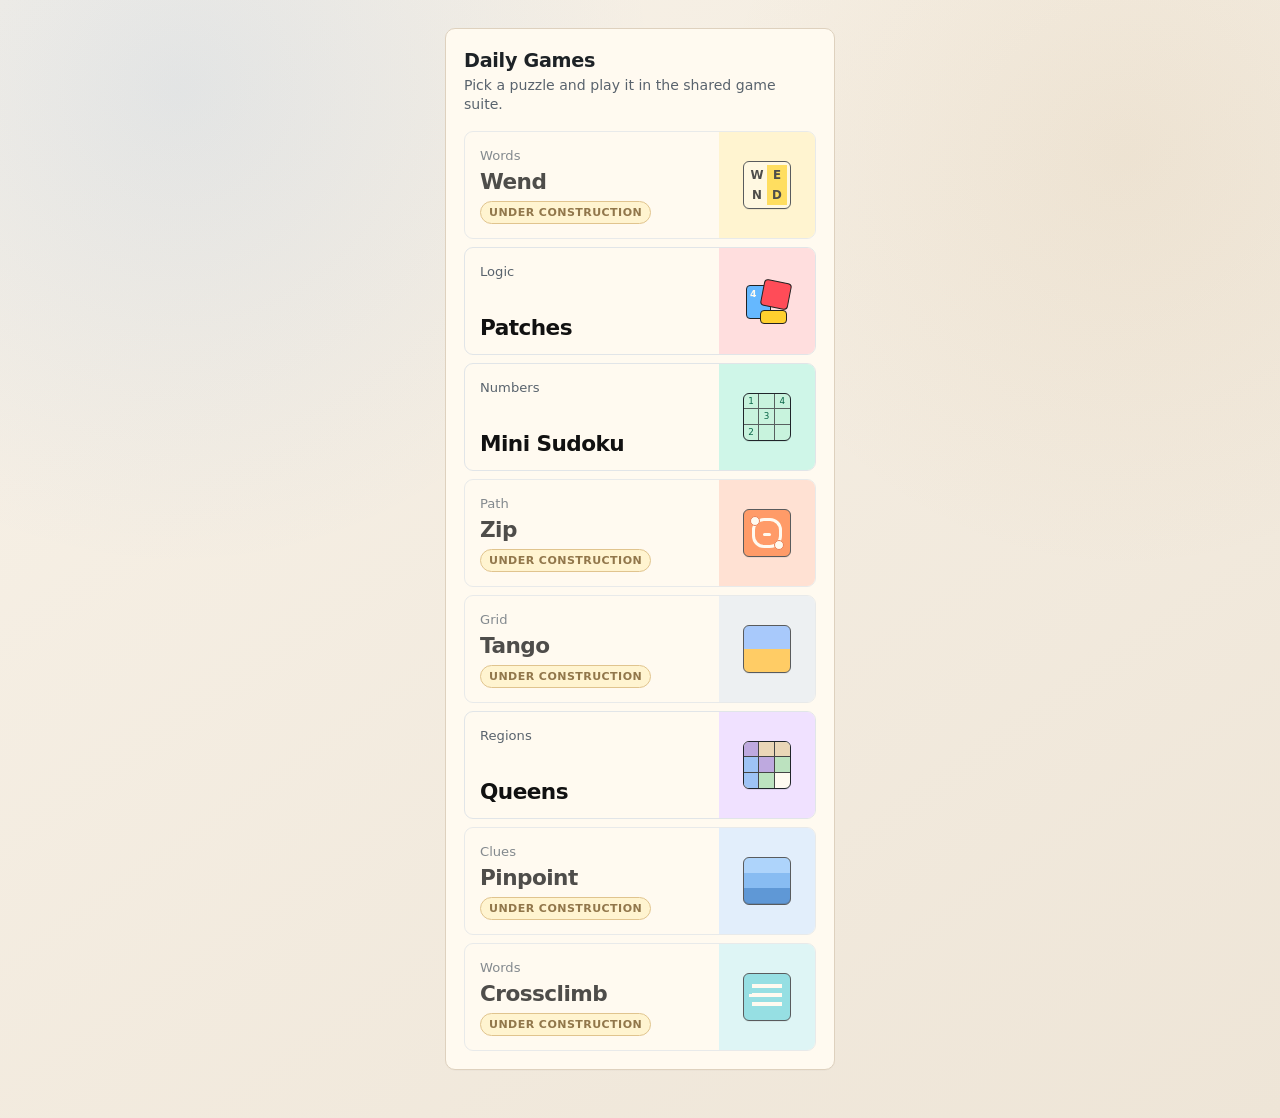
==== commit 0cf175ea: "Works reasonably well for real now" ====
--- a/index.html
+++ b/index.html
@@ -3,7 +3,7 @@
 <head>
 <meta charset="utf-8">
 <meta name="viewport" content="width=device-width,initial-scale=1,viewport-fit=cover">
-<title>Daily Games</title>
+<title>Puzzle games</title>
 <link rel="stylesheet" href="assets/app.css">
 </head>
 <body data-start-game="home">
--- a/assets/app.css
+++ b/assets/app.css
@@ -763,12 +763,19 @@
 .game-list{display:grid;gap:8px}
 .game-launch{
   display:grid;grid-template-columns:minmax(0,1fr) 96px;min-height:108px;padding:0;overflow:hidden;
-  border:1px solid #e1e5e8;border-radius:9px;background:#fffaf0;color:#111;text-align:left;box-shadow:none
-}
+  border:1px solid #e1e5e8;border-radius:9px;background:#fffaf0;color:#111;text-align:left;text-decoration:none;box-shadow:none;cursor:pointer
+}
+.game-launch.under-construction{cursor:default;opacity:.74}
+.game-launch.under-construction:active{transform:none;background:#fffaf0}
+.game-launch:focus-visible{outline:3px solid var(--accent-ring);outline-offset:2px}
 .game-launch:active{transform:scale(.995);background:#fbfbfb}
 .game-copy{display:flex;flex-direction:column;justify-content:space-between;min-width:0;padding:16px 15px 14px}
 .game-kicker{color:#59636d;font-size:.82rem;line-height:1.25}
 .game-name{font-size:1.35rem;font-weight:760;line-height:1.05;letter-spacing:-.025em}
+.construction-badge{
+  width:max-content;max-width:100%;padding:5px 8px;border:1px solid #d6b26d;border-radius:999px;
+  color:#6c4a12;background:#fff2c6;font-size:.69rem;font-weight:850;line-height:1;text-transform:uppercase;letter-spacing:.04em
+}
 .game-art{display:grid;place-items:center;position:relative;overflow:hidden}
 .art-wend{background:#fff2c6}.art-patches{background:#ffdede}.art-sudoku{background:#cff6e8}.art-zip{background:#ffd9ca}
 .art-tango{background:#e7edf3}.art-queens{background:#f0e1ff}.art-pinpoint{background:#d8eaff}.art-crossclimb{background:#d3f4f7}
@@ -824,7 +831,7 @@
 .wend-board{--wend-size:4;grid-template-columns:repeat(var(--wend-size),1fr)}
 .wend-board[data-size="5"]{width:min(100%,470px);gap:5px}.wend-board[data-size="3"]{width:min(100%,360px)}
 .patch-board{--patch-size:5;grid-template-columns:repeat(var(--patch-size),1fr);background:#f7f9fb}
-.patch-cell{position:relative;isolation:isolate;overflow:hidden;transition:none}
+.patch-cell{position:relative;isolation:isolate;overflow:hidden;transition:background-color 120ms var(--ease),box-shadow 120ms var(--ease),filter 120ms var(--ease),transform 120ms var(--ease)}
 .patch-cell .clue{z-index:4;box-shadow:0 2px 5px rgba(20,30,40,.14)}
 .patch-cell.filled{color:#1b2a38}
 .patch-cell.shape-0{background:linear-gradient(145deg,#9bdcff,#c8efff)}
@@ -914,13 +921,17 @@
 
 /* v9: five-level controls, drag-based Patches, and mobile Crossclimb */
 .queens-controls{grid-template-columns:auto minmax(78px,110px) auto 1fr}
-.patch-board{touch-action:none;-webkit-user-select:none;user-select:none}
+.patch-board,.patch-cell,.patch-cell .clue{touch-action:none;-webkit-user-select:none;user-select:none;-webkit-touch-callout:none}
+.patch-board{overscroll-behavior:contain}
 .patch-cell.clue-cell{cursor:grab}
+.patch-cell.clue-cell:active{cursor:grabbing}
 .patch-cell.drag-origin{box-shadow:inset 0 0 0 4px #0a66c2,0 0 0 2px rgba(255,250,240,.92);z-index:8}
-.patch-cell.patch-preview{z-index:6;background:rgba(10,102,194,.13)!important}
-.patch-cell.patch-preview-valid{background:rgba(5,118,66,.18)!important}
-.patch-cell.patch-preview-invalid{background:rgba(180,35,24,.16)!important}
+.patch-cell.patch-preview{z-index:6;background:color-mix(in srgb,var(--patch-fill,#63c8ff) 68%,#fffaf0)!important}
+.patch-cell.patch-preview-valid{box-shadow:inset 0 0 0 2px #147a42}
+.patch-cell.patch-preview-invalid{box-shadow:inset 0 0 0 2px #b42318;filter:saturate(.82) brightness(.98)}
 .patch-cell.patch-preview-edge{box-shadow:inset 0 0 0 2px currentColor}
+.patch-cell.patch-preview-valid.patch-preview-edge{box-shadow:inset 0 0 0 2px #147a42}
+.patch-cell.patch-preview-invalid.patch-preview-edge{box-shadow:inset 0 0 0 2px #b42318}
 .patch-cell .clue:empty::after{content:""}
 .cross-main{overflow:visible}
 .cross-ladder{width:min(100%,420px);margin:14px auto 12px;display:grid;gap:10px;touch-action:none;user-select:none}
@@ -1059,14 +1070,32 @@
 #patchesScreen .patch-cell{background:#fffaf0}
 #patchesScreen .patch-cell.clue-cell:not(.filled){background:#fff5df}
 #patchesScreen .patch-cell.filled{background:var(--patch-fill,#fffaf0)!important;border-color:#8d6c43!important}
+#patchesScreen .patch-cell.patch-misfit{box-shadow:inset 0 0 0 2px rgba(180,35,24,.72)}
+#patchesScreen .patch-cell.patch-preview{background:color-mix(in srgb,var(--patch-fill,#63c8ff) 72%,#fffaf0)!important}
+#patchesScreen .patch-cell.patch-preview-valid{box-shadow:inset 0 0 0 2px #147a42!important}
+#patchesScreen .patch-cell.patch-preview-invalid{box-shadow:inset 0 0 0 2px #b42318!important}
 /* Each clue type has a fixed, unmistakable silhouette regardless of the patch area. */
-#patchesScreen .patch-cell .clue{display:grid;place-items:center;border:2px solid #26323d!important;border-radius:6px!important;box-shadow:0 1px 0 rgba(255,255,255,.55),0 2px 4px rgba(45,35,20,.20)!important;font-size:clamp(.82rem,4vw,1.05rem);font-weight:900;line-height:1}
-#patchesScreen .patch-cell .clue.patch-square{width:52%!important;height:auto!important;aspect-ratio:1}
-#patchesScreen .patch-cell .clue.patch-wide{width:74%!important;height:36%!important}
-#patchesScreen .patch-cell .clue.patch-tall{width:36%!important;height:74%!important}
+#patchesScreen .patch-board[data-size="7"],#patchesScreen .patch-board[data-size="8"]{width:min(100%,540px)}
+#patchesScreen .patch-cell .clue{
+  display:grid;place-items:center;box-sizing:border-box;min-width:24px;min-height:24px;padding:0 2px;
+  border:2px solid #26323d!important;border-radius:7px!important;background:var(--patch-clue);color:#111!important;
+  box-shadow:0 1px 0 rgba(255,255,255,.55),0 2px 4px rgba(45,35,20,.20)!important;
+  font-size:1rem;font-weight:950;line-height:1;text-align:center;font-variant-numeric:tabular-nums;letter-spacing:0
+}
+#patchesScreen .patch-cell .clue.patch-square{width:68%!important;height:auto!important;aspect-ratio:1}
+#patchesScreen .patch-cell .clue.patch-wide{width:88%!important;height:58%!important}
+#patchesScreen .patch-cell .clue.patch-tall{width:58%!important;height:88%!important}
+#patchesScreen .patch-board[data-size="4"] .patch-cell .clue,#patchesScreen .patch-board[data-size="5"] .patch-cell .clue{font-size:1.05rem}
+#patchesScreen .patch-board[data-size="7"] .patch-cell .clue,#patchesScreen .patch-board[data-size="8"] .patch-cell .clue{font-size:.95rem;min-width:26px;min-height:26px}
+#patchesScreen .patch-board[data-size="7"] .patch-cell .clue.patch-square,#patchesScreen .patch-board[data-size="8"] .patch-cell .clue.patch-square{width:74%!important}
+#patchesScreen .patch-board[data-size="7"] .patch-cell .clue.patch-wide,#patchesScreen .patch-board[data-size="8"] .patch-cell .clue.patch-wide{width:92%!important;height:64%!important}
+#patchesScreen .patch-board[data-size="7"] .patch-cell .clue.patch-tall,#patchesScreen .patch-board[data-size="8"] .patch-cell .clue.patch-tall{width:64%!important;height:92%!important}
 #patchesScreen .patch-cell.drag-origin{box-shadow:inset 0 0 0 3px #a67431,0 0 0 2px #fff8e8!important}
 #patchesScreen .patch-cell.patch-preview-edge{box-shadow:inset 0 0 0 2px currentColor!important}
-#sudokuScreen .sudoku-cell{background:#fffaf0!important;color:#263746!important;font-weight:900;box-shadow:none}
+#patchesScreen .patch-cell.patch-preview-valid.patch-preview-edge{box-shadow:inset 0 0 0 2px #147a42!important}
+#patchesScreen .patch-cell.patch-preview-invalid.patch-preview-edge{box-shadow:inset 0 0 0 2px #b42318!important}
+#sudokuScreen .sudoku-board,#sudokuScreen .sudoku-cell{-webkit-user-select:none;user-select:none}
+#sudokuScreen .sudoku-cell{background:#fffaf0!important;color:#263746!important;font-weight:900;box-shadow:none;caret-color:transparent;cursor:pointer}
 #sudokuScreen .sudoku-cell.given{background:#e3f2e2!important;color:#165b3a!important}
 #sudokuScreen .sudoku-cell.conflict{background:#ffe3d9!important;color:#9d2d21!important}
 #sudokuScreen .sudoku-cell.selected{background:#fff0c6!important;box-shadow:inset 0 0 0 3px #1769d2,0 0 0 1px rgba(23,105,210,.2)!important}
@@ -1122,10 +1151,11 @@
   color:#3f3427;
 }
 #queensScreen .queens-controls{
-  grid-template-columns:auto minmax(70px,96px) auto minmax(0,1fr);
+  grid-template-columns:auto minmax(92px,120px) auto minmax(112px,140px) auto minmax(0,1fr);
   gap:8px;
 }
-#queensScreen .size-control input{
+#queensScreen .size-control input,
+#queensScreen .size-control select{
   background:#fffaf0;
   border-color:#cdb28b;
   color:#3f3427;
@@ -1225,16 +1255,21 @@
     font-size:.78rem;
   }
   #queensScreen .queens-controls{
-    grid-template-columns:auto minmax(58px,72px) minmax(74px,92px);
+    grid-template-columns:auto minmax(92px,1fr);
     margin-bottom:8px;
     padding:7px;
     gap:6px;
     border-radius:11px;
   }
+  #queensScreen .queens-controls button,
+  #queensScreen .queens-controls .size-help{
+    grid-column:1/-1;
+  }
   #queensScreen .size-control label{
     font-size:.74rem;
   }
   #queensScreen .size-control input,
+  #queensScreen .size-control select,
   #queensScreen .size-control button{
     height:32px;
     min-height:32px;
@@ -1309,3 +1344,74 @@
     font-size:.68rem;
   }
 }
+
+/* Shared compact back button for Queens, Patches, and Mini Sudoku. */
+#queensScreen .suite-back,
+#patchesScreen .suite-back,
+#sudokuScreen .suite-back{
+  display:inline-flex;
+  align-items:center;
+  gap:5px;
+  min-height:30px;
+  padding:4px 10px;
+  border:1px solid #ddc8a6;
+  border-radius:9px;
+  background:#fff8e8;
+  box-shadow:none;
+  color:#5b4630;
+  font-size:.78rem;
+  font-weight:820;
+  line-height:1.1;
+}
+@media(max-width:760px){
+  #queensScreen .suite-back,
+  #patchesScreen .suite-back,
+  #sudokuScreen .suite-back{
+    position:static!important;
+    margin:0 0 6px 2px;
+  }
+}
+
+/* Mobile guardrails for the three board games. */
+#patchesScreen .mini-title,
+#sudokuScreen .mini-title,
+#queensScreen .title,
+#patchesScreen .mini-title>div,
+#sudokuScreen .mini-title>div,
+#queensScreen .title>div:last-child{
+  min-width:0;
+}
+#patchesScreen .mini-title h1,
+#sudokuScreen .mini-title h1,
+#queensScreen .title h1{
+  overflow:hidden;
+  text-overflow:ellipsis;
+  white-space:nowrap;
+}
+@media(max-width:760px){
+  #queensScreen select,
+  #patchesScreen select,
+  #sudokuScreen select{
+    font-size:16px;
+  }
+  #queensScreen .actions button,
+  #patchesScreen .mini-actions button,
+  #sudokuScreen .mini-actions button{
+    overflow-wrap:anywhere;
+  }
+}
+@media(max-width:360px){
+  #patchesScreen .mini-controls,
+  #sudokuScreen .mini-controls{
+    grid-template-columns:1fr;
+  }
+  #queensScreen .actions{
+    grid-template-columns:repeat(2,minmax(0,1fr));
+  }
+  #queensScreen .actions .primary{
+    grid-column:span 2;
+  }
+  #queensScreen .mock-tools{
+    grid-template-columns:1fr;
+  }
+}
